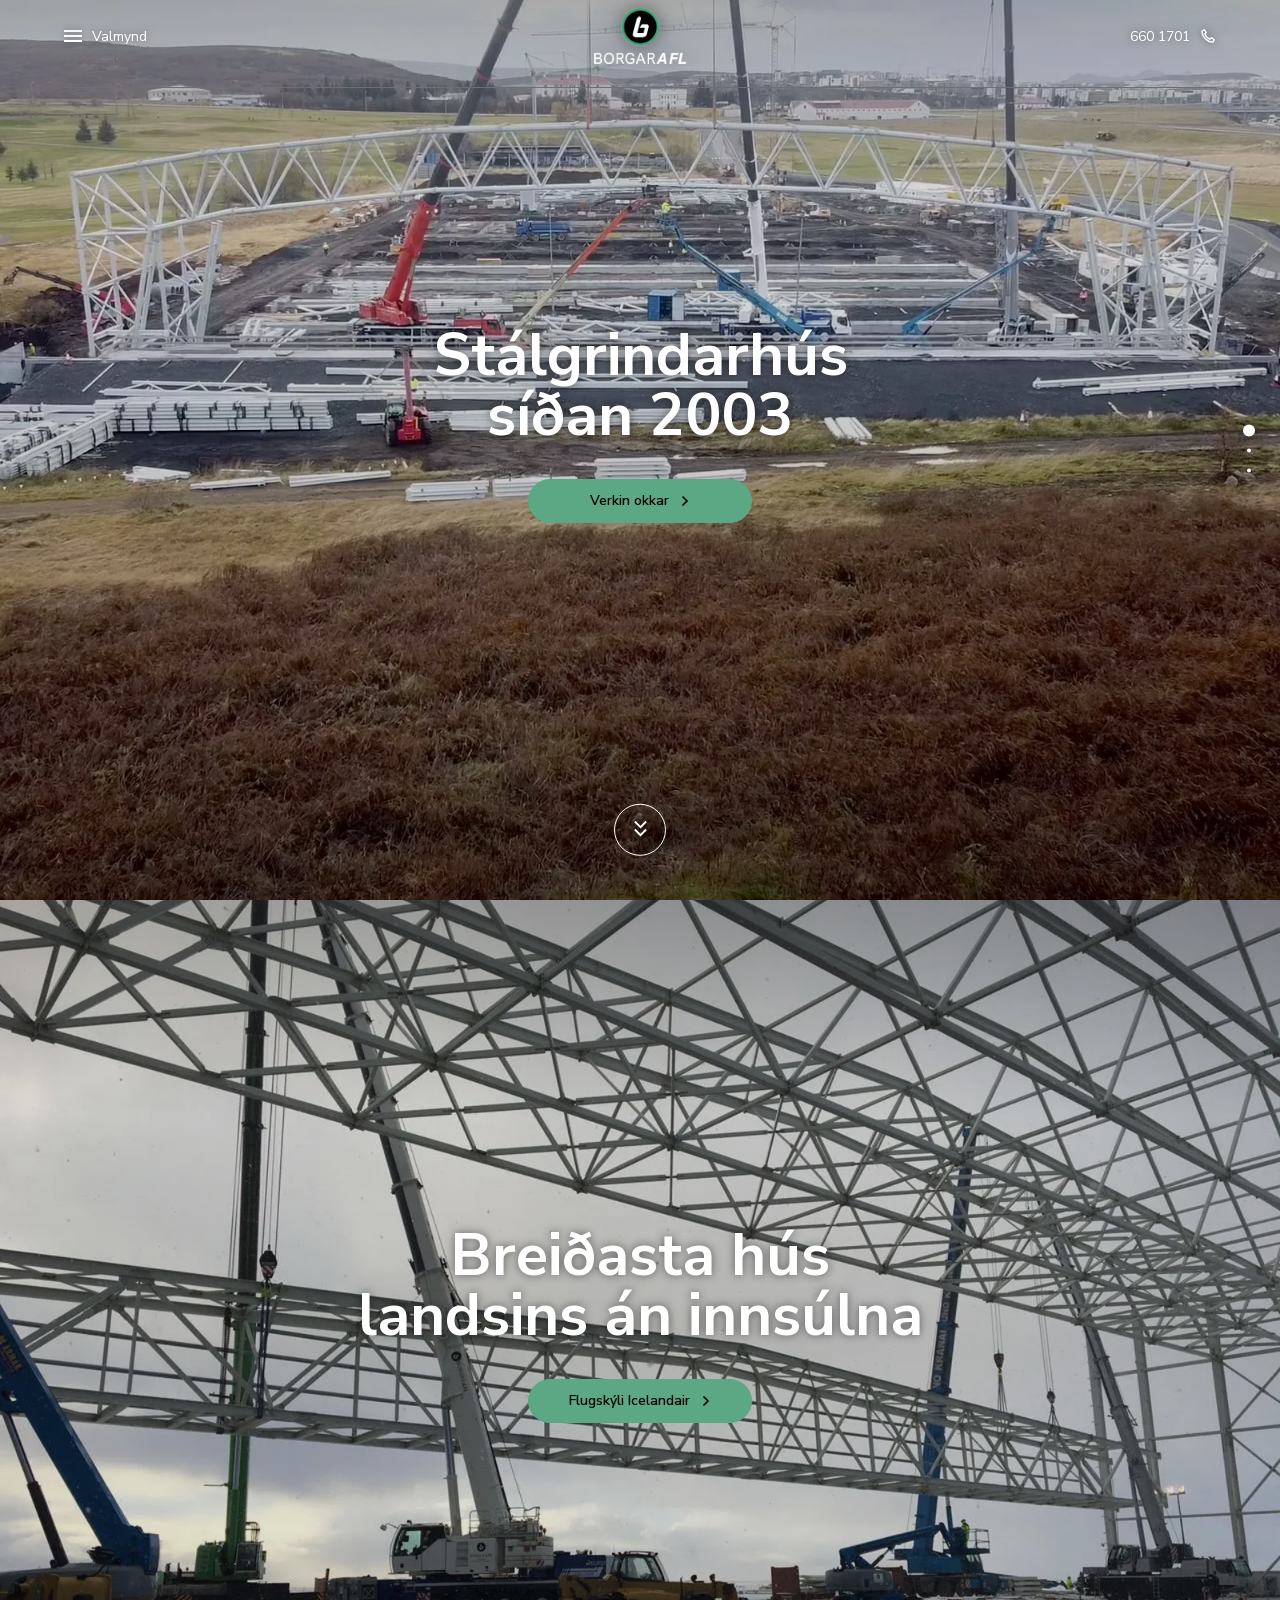
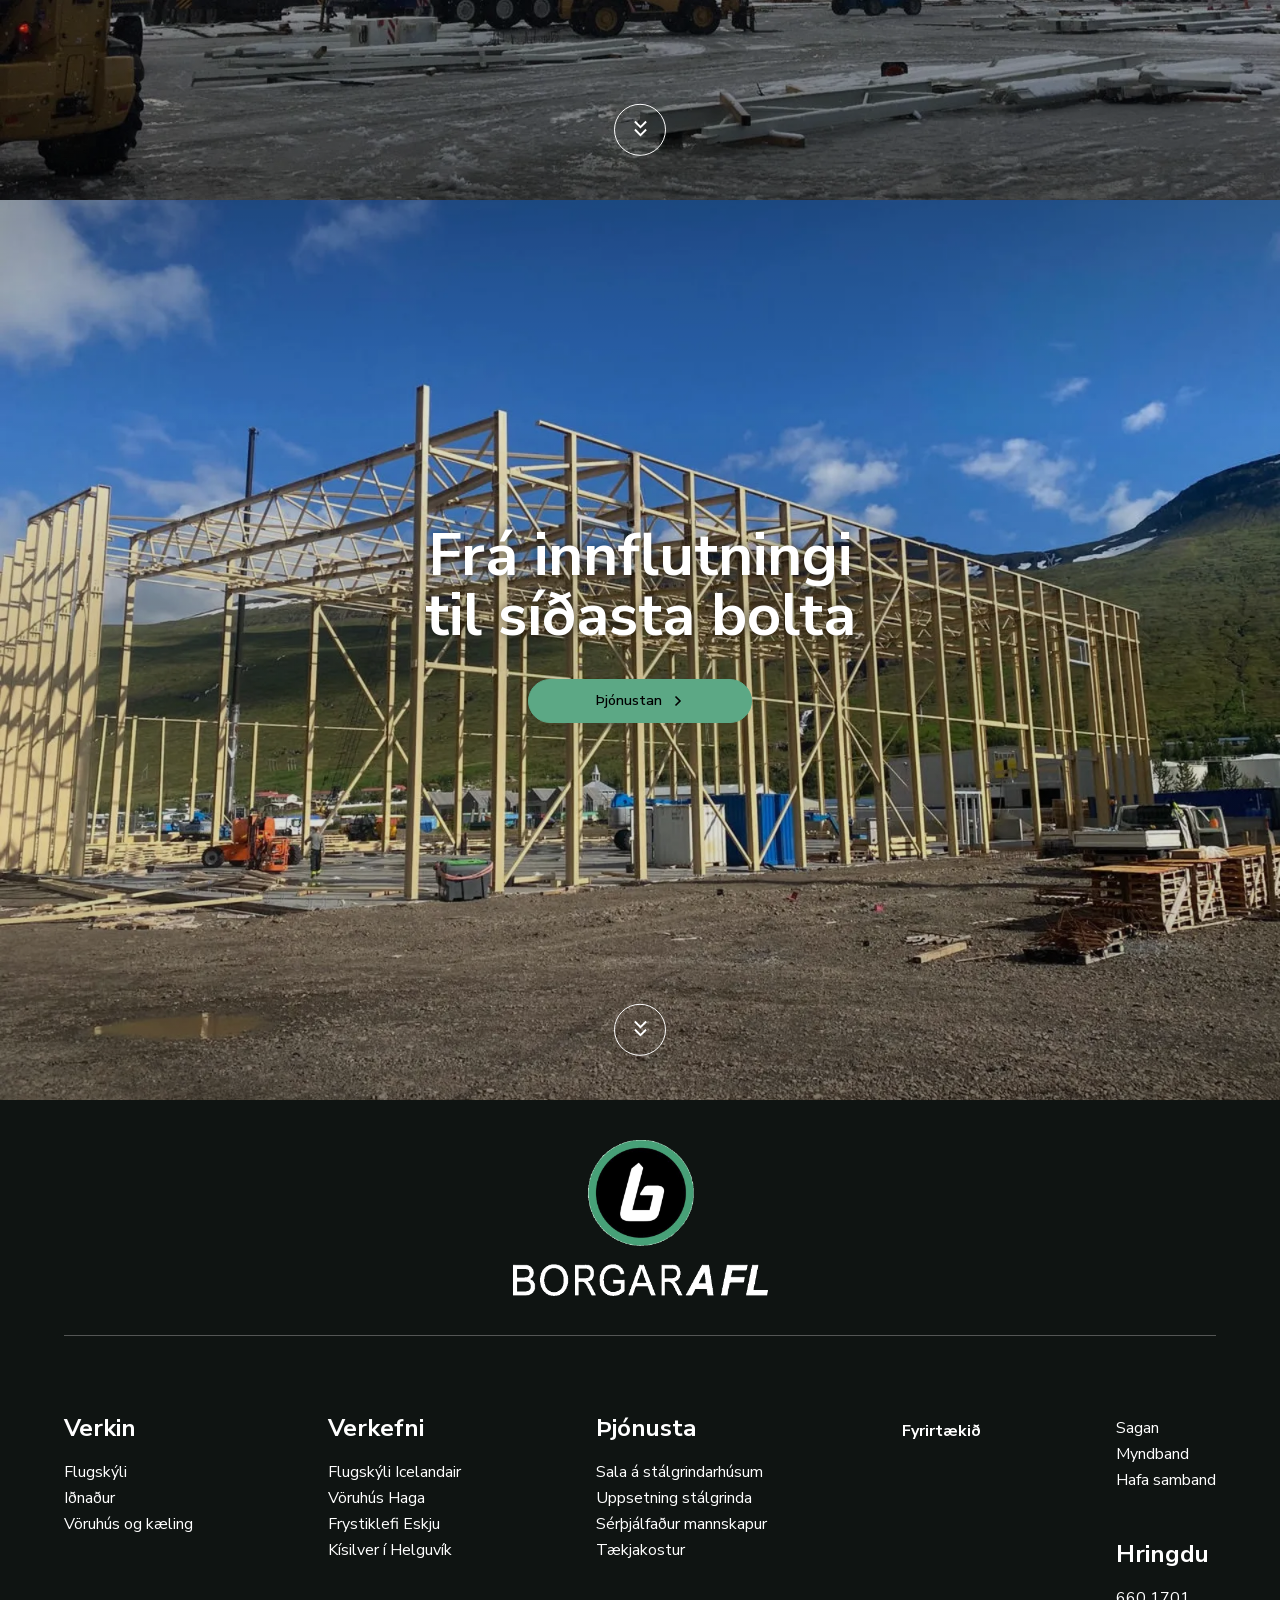
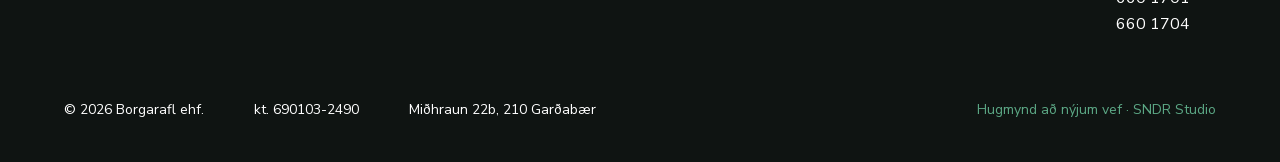
==== index.html @ b75d509f "Deploy c703faa (noindex preview)" ====
<!doctype html>
<html lang="is" class="no-js">
<head>
<meta charset="utf-8">
<meta name="viewport" content="width=device-width, initial-scale=1, viewport-fit=cover">
<title>Borgarafl · Stálgrindarhús, sala og uppsetning síðan 2003</title>
<meta name="description" content="Borgarafl selur og reisir stálgrindarhús. Flugskýli Icelandair, kísilverið í Helguvík, vöruhús Haga og frystiklefi Eskju. Síðan 2003.">
<meta name="robots" content="noindex, nofollow">
<meta name="theme-color" content="#0f1412">
<meta name="format-detection" content="telephone=no">
<link rel="icon" href="assets/img/favicon-32.png" sizes="32x32" type="image/png">
<link rel="apple-touch-icon" href="assets/img/apple-touch-icon.png">
<link rel="preload" href="assets/fonts/NunitoSans-Variable.woff2" as="font" type="font/woff2" crossorigin>
<script>document.documentElement.classList.replace('no-js','js')</script>
<script src="assets/vendor/focus-guard.js"></script>
<link rel="stylesheet" href="assets/vendor/focus-guard.css">
<link rel="stylesheet" href="assets/css/site.css?v=mwh3ravx">
</head>
<body class="is-home">
<a class="skip" href="#main">Fara í efni</a>
<header class="hdr" data-hdr>
  <div class="wrapper hdr_in">
    <button class="hdr_burger" type="button" aria-expanded="false" aria-controls="menu" data-menu-open><span class="lines" aria-hidden="true"><i></i><i></i><i></i></span><span class="hdr_lbl">Valmynd</span></button>
    <a class="brand" href="" aria-label="Borgarafl, forsíða">
      <span class="brand_full"><img class="l-light" src="assets/img/logo-white.png" alt="" width="848" height="518"><img class="l-dark" src="assets/img/logo.png" alt="" width="848" height="518"></span>
      <span class="brand_mark"><img src="assets/img/logo-mark.png" alt="" width="352" height="352"></span>
    </a>
    <a class="hdr_tel" href="tel:+3546601701"><span class="hdr_lbl">660 1701</span><svg class="ic" viewBox="0 0 16 16" aria-hidden="true"><path d="M4.2 1.8l2 2.6-1.3 1.6a8.6 8.6 0 0 0 5.1 5.1l1.6-1.3 2.6 2-1.2 2.2C7.6 14.3 1.7 8.4 2 3z" fill="none" stroke="currentColor" stroke-width="1.4" stroke-linejoin="round"/></svg></a>
  </div>
</header>
<div class="menu" id="menu" role="dialog" aria-modal="true" aria-label="Valmynd" hidden>
  <div class="menu_veil" data-menu-close></div>
  <nav class="menu_panel" tabindex="-1" aria-label="Aðalvalmynd">
    <button class="menu_close" type="button" data-menu-close><span class="lines is-cross" aria-hidden="true"><i></i><i></i></span><span>Loka</span></button>
    <div class="menu_grid">
      <ul class="menu_list"><li><a href="" aria-current="page">Forsíða</a></li><li><a href="verkin/">Verkin</a></li><li><a href="thjonusta/">Þjónusta</a></li><li><a href="fyrirtaekid/">Fyrirtækið</a></li><li><a href="hafa-samband/">Hafa samband</a></li></ul>
      <div class="menu_side">
        <p class="menu_h">Verkin</p>
        <ul><li><a href="verkin/flugskyli-icelandair/">Flugskýli Icelandair</a></li><li><a href="verkin/voruhus-haga/">Vöruhús Haga</a></li><li><a href="verkin/frystiklefi-eskju/">Frystiklefi Eskju</a></li><li><a href="verkin/kisilver-helguvik/">Kísilver í Helguvík</a></li></ul>
        <p class="menu_h">Hafa samband</p>
        <ul><li><a href="tel:+3546601701">660 1701</a></li><li><a href="tel:+3546601704">660 1704</a></li><li><a href="mailto:freyr@borgarafl.is">freyr@borgarafl.is</a></li><li><a href="mailto:starri@borgarafl.is">starri@borgarafl.is</a></li></ul>
      </div>
    </div>
  </nav>
</div>
<main id="main">

<section class="hero" id="k1" data-snap>
  <div class="hero_media"><img class="cover" width="1920" height="1080" src="assets/img/film-poster.webp" srcset="assets/img/film-poster-s.webp 760w, assets/img/film-poster.webp 1920w" sizes="100vw" alt="Loftmynd af stálgrindarhúsi Borgarafls í uppsetningu" loading="lazy" decoding="async"><div class="hero_film" data-film="478034598" aria-hidden="true"></div></div>
  <div class="section-heading"><div class="section-heading-text">
    <h1 class="hero_t">Stálgrindarhús síðan 2003</h1><a class="btn btn-accent" href="verkin/"><span>Verkin okkar</span><svg class="btn_next" viewBox="0 0 12 12" aria-hidden="true"><path d="M3.5 1.5L8 6l-4.5 4.5" fill="none" stroke="currentColor" stroke-width="1.6"/></svg></a>
  </div></div>
  <a class="scroll-down" href="#" data-down aria-label="Skruna niður"><span class="round"><span class="arrow primera"></span><span class="arrow segunda"></span></span></a>
</section>
<section class="hero" id="k2" data-snap>
  <div class="hero_media"><img class="cover" width="1600" height="1200" src="assets/img/icelandair-1.webp" srcset="assets/img/icelandair-1-s.webp 760w, assets/img/icelandair-1.webp 1600w" sizes="100vw" alt="Stálgrind flugskýlis Icelandair í uppsetningu" loading="lazy" decoding="async"></div>
  <div class="section-heading"><div class="section-heading-text">
    <h2 class="hero_t">Breiðasta hús landsins án innsúlna</h2><a class="btn btn-accent" href="verkin/flugskyli-icelandair/"><span>Flugskýli Icelandair</span><svg class="btn_next" viewBox="0 0 12 12" aria-hidden="true"><path d="M3.5 1.5L8 6l-4.5 4.5" fill="none" stroke="currentColor" stroke-width="1.6"/></svg></a>
  </div></div>
  <a class="scroll-down" href="#" data-down aria-label="Skruna niður"><span class="round"><span class="arrow primera"></span><span class="arrow segunda"></span></span></a>
</section>
<section class="hero" id="k3" data-snap>
  <div class="hero_media"><img class="cover" width="1600" height="1200" src="assets/img/eskja-1.webp" srcset="assets/img/eskja-1-s.webp 760w, assets/img/eskja-1.webp 1600w" sizes="100vw" alt="Stálgrind frystiklefa Eskju á Eskifirði" loading="lazy" decoding="async"></div>
  <div class="section-heading"><div class="section-heading-text">
    <h2 class="hero_t">Frá innflutningi til síðasta bolta</h2><a class="btn btn-accent" href="thjonusta/"><span>Þjónustan</span><svg class="btn_next" viewBox="0 0 12 12" aria-hidden="true"><path d="M3.5 1.5L8 6l-4.5 4.5" fill="none" stroke="currentColor" stroke-width="1.6"/></svg></a>
  </div></div>
  <a class="scroll-down" href="#" data-down aria-label="Skruna niður"><span class="round"><span class="arrow primera"></span><span class="arrow segunda"></span></span></a>
</section>
<nav class="fp-nav" aria-label="Kaflar"><ul><li><a href="#k1" aria-label="Kafli 1" class="is-active"><span></span></a></li><li><a href="#k2" aria-label="Kafli 2"><span></span></a></li><li><a href="#k3" aria-label="Kafli 3"><span></span></a></li></ul></nav>
</main>
<footer class="ftr" data-snap>
  <div class="ftr_logo wrapper"><a href="" aria-label="Borgarafl, forsíða"><img src="assets/img/logo-white.png" alt="Borgarafl" width="848" height="518" loading="lazy"></a></div>
  <div class="wrapper ftr_in">
    <div class="ftr_content">
      <div class="ftr_menu"><h3>Verkin</h3><ul><li><a href="verkin/?flokkur=flug">Flugskýli</a></li><li><a href="verkin/?flokkur=idnadur">Iðnaður</a></li><li><a href="verkin/?flokkur=voruhus">Vöruhús og kæling</a></li></ul></div>
      <div class="ftr_menu"><h3>Verkefni</h3><ul><li><a href="verkin/flugskyli-icelandair/">Flugskýli Icelandair</a></li><li><a href="verkin/voruhus-haga/">Vöruhús Haga</a></li><li><a href="verkin/frystiklefi-eskju/">Frystiklefi Eskju</a></li><li><a href="verkin/kisilver-helguvik/">Kísilver í Helguvík</a></li></ul></div>
      <div class="ftr_menu"><h3>Þjónusta</h3><ul><li><a href="thjonusta/">Sala á stálgrindarhúsum</a></li><li><a href="thjonusta/">Uppsetning stálgrinda</a></li><li><a href="thjonusta/">Sérþjálfaður mannskapur</a></li><li><a href="thjonusta/">Tækjakostur</a></li></ul></div>
      <div class="ftr_menu"><h3><a href="fyrirtaekid/">Fyrirtækið</a></h3></div>
      <div class="ftr_menu ftr_side"><ul><li><a href="fyrirtaekid/#saga">Sagan</a></li><li><a href="fyrirtaekid/#myndband">Myndband</a></li><li><a href="hafa-samband/">Hafa samband</a></li></ul>
        <h3 class="ftr_call">Hringdu</h3><ul><li><a href="tel:+3546601701">660 1701</a></li><li><a href="tel:+3546601704">660 1704</a></li></ul></div>
    </div>
    <div class="ftr_info"><div><p>© 2026 Borgarafl ehf.</p><p>kt. 690103-2490</p><p>Miðhraun 22b, 210 Garðabær</p></div><a class="sndr" href="https://sndrstudio.is" rel="noopener">Hugmynd að nýjum vef · SNDR Studio</a></div>
  </div>
</footer>
<script src="assets/js/main.js?v=mwh3ravx" defer></script>
</body>
</html>
---- assets/vendor/focus-guard.css ----
/* focus-guard.css: pairs with focus-guard.js. No ring after a tap or a click; every ring for the keyboard.
   Text fields keep theirs (the user is typing there whatever opened it). */
html[data-input="pointer"] :focus-visible:not(input):not(textarea):not(select):not([contenteditable="true"]) { outline: none; }
/* a focus target that is only a container (a menu panel, a dialog, a drawer): never ring it */
[tabindex="-1"]:focus { outline: none; }
---- assets/css/site.css ----
/* Borgarafl prototype. Every value marked "MHB" is lifted from royalmhb.com theme style.css (teardown
   _docs/borgarafl-2026-11-14/TEARDOWN-MHB.md). Colours are MHB's roles re-hued to Borgarafl's logo green. */
@font-face { font-family: 'Nunito Sans'; src: url(../fonts/NunitoSans-Variable.woff2) format('woff2'); font-weight: 200 1000; font-display: swap; }

:root {
  --plum: #18201c;        /* MHB #291D31 (header-text, overview-header, project-details, menu) */
  --plum-deep: #0f1412;   /* MHB #160F1A (footer) */
  --ink: #141b18;         /* MHB #211628 text / #291D31 headings on white */
  --grey: #f7f7f7;        /* MHB #F7F7F7 */
  --accent: #5ca885;      /* MHB #FBB800, from the Borgarafl logo */
  --hair: #6f6f6f;        /* MHB header hairline */
  --ease: cubic-bezier(0.22, 1, 0.36, 1); /* MHB brand lockup */
  --h1: clamp(1.875rem, -0.4688rem + 7.5vw, 3.75rem); /* MHB h1 */
}
*, *::before, *::after { box-sizing: border-box; }
html { -webkit-text-size-adjust: 100%; background: var(--plum-deep); } /* dark behind iOS overscroll + toolbar, never a white strip under the footer */
body { margin: 0; background: #fff; color: #000; min-height: 100vh; font: 400 1rem/1.75 'Nunito Sans', system-ui, sans-serif; -webkit-font-smoothing: antialiased; }
img { display: block; max-width: 100%; height: auto; }
a { color: inherit; transition: opacity 0.3s ease; } /* MHB a: opacity .3s ease */
h1, h2, h3, h4 { font-family: 'Nunito Sans', sans-serif; line-height: 1; font-weight: 700; color: var(--ink); margin: 0 0 0.625rem; }
h1 { font-size: var(--h1); margin-bottom: 1.25rem; }
h2 { font-size: 1.875rem; }
p { margin: 0 0 1rem; }
ul, ol, dl, dd, figure { margin: 0; padding: 0; list-style: none; }
button { font: inherit; color: inherit; background: none; border: 0; padding: 0; cursor: pointer; }
[id] { scroll-margin-top: 5.5rem; } /* jump links land below the fixed header */
.skip { position: absolute; left: 1rem; top: -4rem; z-index: 300; background: #fff; color: #000; padding: .6rem 1rem; }
.skip:focus { top: 1rem; }
.ic { width: 1rem; height: 1rem; flex: none; }

/* MHB .wrapper: calc(100% - 4rem) → -6rem @48rem → -8rem @60rem, max 98.125rem */
.wrapper { width: calc(100% - 4rem); max-width: 98.125rem; margin: 0 auto; position: relative; }
@media (min-width: 48rem) { .wrapper { width: calc(100% - 6rem); } }
@media (min-width: 60rem) { .wrapper { width: calc(100% - 8rem); } }
/* MHB .with-margin / .with-padding */
.with-margin { margin: 2rem 0; }
@media (min-width: 48rem) { .with-margin { margin: 3rem 0; } }
@media (min-width: 60rem) { .with-margin { margin: 4rem 0; } }
@media (min-width: 90rem) { .with-margin { margin: 8rem 0; } }
.with-padding { padding: 6rem 0; }
@media (min-width: 48rem) { .with-padding { padding: 3rem 0; } }
@media (min-width: 60rem) { .with-padding { padding: 4rem 0; } }
@media (min-width: 90rem) { .with-padding { padding: 8rem 0; } }

/* MHB .btn: 0.875rem, padding .875rem 1.875rem, radius 23px, min-width 280px; label slides, chevron follows */
.btn { position: relative; display: inline-flex; align-items: center; justify-content: center; gap: 10px; min-width: min(280px, 100%); padding: 0.875rem 1.875rem; border-radius: 23px; background: #000; color: #fff; border: 0.0625rem solid #000; font-size: 0.875rem; font-weight: 600; line-height: 1; text-decoration: none; overflow: hidden; transition: all 0.3s ease-in-out; }
.btn span { position: relative; left: 0; transition: left 0.4s ease-in-out; }
.btn_next { width: 12px; height: 12px; position: relative; left: 0; transition: all 0.4s ease-in-out; }
.btn-accent { background: var(--accent); border-color: var(--accent); color: #000; min-width: min(14rem, 100%); }
@media (hover: hover) {
  .btn:hover span { left: -4px; }
  .btn:hover .btn_next { left: 4px; }
  .btn-accent:hover { background: #000; border-color: #000; color: #fff; }
  .btn-accent:hover .btn_next { color: var(--accent); }
  .btn:not(.btn-accent):hover { background: var(--accent); border-color: var(--accent); color: #000; }
}

/* ---------- header (MHB: fixed, transparent, 1px #6f6f6f hairline 30px under the bar) ---------- */
.hdr { position: fixed; inset: 0 0 auto; z-index: 100; padding: 0.875rem 0; color: #fff; transition: all 0.3s ease-in-out; }
.hdr_in { display: flex; justify-content: space-between; align-items: center; min-height: 2.75rem; }
.hdr_in::before { content: ''; position: absolute; left: 0; bottom: -30px; width: 100%; height: 1px; background: var(--hair); transition: background-color 0.3s ease-in-out; }
.hdr_burger, .hdr_tel { display: flex; align-items: center; gap: 10px; text-decoration: none; min-height: 44px; text-shadow: 0 0 0.625rem rgba(0,0,0,.5); }
.hdr_lbl { font-size: 0.875rem; margin-top: 2px; transition: color 0.3s ease; } /* MHB .header-burger-open p */
.hdr_tel .ic { filter: drop-shadow(0 0 4px rgba(0,0,0,.5)); }
@media (max-width: 47.99rem) { .hdr_tel .hdr_lbl { display: none; } }
@media (max-width: 29.99rem) { .hdr_burger .hdr_lbl { display: none; } }
.lines { position: relative; width: 18px; height: 12px; display: inline-block; }
.lines i { position: absolute; left: 0; width: 100%; height: 1.5px; background: currentColor; transition: all 0.3s ease-in-out; box-shadow: 0 0 6px rgba(0,0,0,.35); }
.lines i:nth-child(1) { top: 0; } .lines i:nth-child(2) { top: 5px; } .lines i:nth-child(3) { top: 10px; }
.lines.is-cross i { box-shadow: none; } .lines.is-cross i:nth-child(1) { top: 5px; transform: rotate(45deg); } .lines.is-cross i:nth-child(2) { top: 5px; transform: rotate(-45deg); }
/* Logo AS SENT (their stacked lockup, borgarwhite.png / borgar.png), never split or recoloured.
   MHB's collapse timing: full lockup fades (opacity .75s ease-in-out, transform .8s) and the round mark alone
   (their own favicon form) comes in at the centre (opacity .4s, transform .8s cubic-bezier(.22,1,.36,1)). */
.brand { position: absolute; left: 50%; top: 50%; transform: translate(-50%, -50%); height: 3.5rem; display: block; }
.brand_full { display: block; height: 100%; transition: opacity 0.75s ease-in-out, transform 0.8s var(--ease); filter: drop-shadow(0 0 0.625rem rgba(0,0,0,.45)); }
.brand_full img { height: 100%; width: auto; max-width: none; }
.brand_mark { position: absolute; top: 50%; left: 50%; width: 1.875rem; transform: translate(-50%, -50%) scale(.6); opacity: 0; transition: transform 0.8s var(--ease), opacity 0.4s ease-in-out; filter: drop-shadow(0 0 0.625rem rgba(0,0,0,.45)); }
.hdr.fixed .brand_full { opacity: 0; transform: scale(.6); pointer-events: none; }
.hdr.fixed .brand_mark { opacity: 1; transform: translate(-50%, -50%) scale(1); }
.brand_full .l-dark { display: none; }
.hdr.on-light .brand_full, .hdr.on-light .brand_full .l-light { display: none; }
.hdr.on-light .brand_full .l-dark { display: block; }
/* Deviation: MHB's white header vanishes over white sections; ours turns dark there */
.hdr.on-light { color: var(--ink); }
.hdr.on-light .hdr_burger, .hdr.on-light .hdr_tel { text-shadow: none; }
.hdr.on-light .lines i { box-shadow: none; }
/* logo is never recoloured: over light sections swap to their own dark wordmark (borgar.png); the round mark reads on both */
.hdr.on-light .hdr_in::before { background: #cfcfcf; }
.menu-open .hdr { opacity: 0; pointer-events: none; }

/* ---------- menu (MHB .menu_left: panel from the left, 50% wide on desktop, plum .847 + blur 5px; veil rgba(0,0,0,.5)) ---------- */
.menu { position: fixed; inset: 0; z-index: 200; }
.menu[hidden] { display: none; }
.menu_veil { position: absolute; inset: 0; background: rgba(0,0,0,.5); opacity: 0; transition: opacity 0.3s ease-in-out; }
.menu_panel { position: absolute; inset: 0 auto 0 0; width: 100%; color: #fff; transform: translateX(-100%); transition: transform 0.5s ease; overflow-y: auto; overscroll-behavior: contain; padding: 0.875rem 2rem 3rem; outline: none; }
.menu_panel { background: rgba(24, 32, 28, .847); backdrop-filter: blur(5px); -webkit-backdrop-filter: blur(5px); }
@media (min-width: 60rem) { .menu_panel { width: 50%; padding: 0.875rem 4rem 4rem; } }
.menu.is-open .menu_panel { transform: translateX(0); }
.menu.is-open .menu_veil { opacity: 1; }
.menu_close { display: flex; align-items: center; gap: 10px; min-height: 44px; margin-top: 0; font-size: 0.875rem; }
.menu_grid { margin-top: 5rem; display: grid; gap: 3rem; }
@media (min-width: 60rem) { .menu_grid { grid-template-columns: repeat(2, 1fr); gap: 100px; } }
@media (min-width: 80rem) { .menu_grid { gap: 140px; } }
.menu_list a { display: block; font-size: 1.875rem; font-weight: 700; line-height: 1.2; padding: .35rem 0; text-decoration: none; }
.menu_list a[aria-current] { color: var(--accent); }
.menu_side { font-size: 1rem; }
.menu_side a { text-decoration: none; display: inline-block; padding: .2rem 0; }
.menu_h { font-weight: 700; font-size: 1.125rem; margin: 0 0 .5rem; }
.menu_side ul + .menu_h { margin-top: 2rem; }
@media (hover: hover) { .menu a:hover { opacity: .7; } }

/* ---------- hero (MHB .hero: 100dvh, centred .section-heading, padding 3.75rem 2rem 7rem) ---------- */
.hero { position: relative; height: 100vh; height: 100dvh; min-height: 30rem; width: 100%; overflow: hidden; background: var(--plum); color: #fff; }
.hero_media, .hero_slider { position: absolute; inset: 0; }
.cover { position: absolute; inset: 0; width: 100%; height: 100%; object-fit: cover; }
.hero_film { position: absolute; inset: 0; overflow: hidden; opacity: 0; transition: opacity 0.75s ease-in-out; }
.hero_film.is-on { opacity: 1; }
.hero_film iframe { position: absolute; top: 50%; left: 50%; width: max(100vw, 177.78vh); height: max(100vh, 56.25vw); transform: translate(-50%, -50%); border: 0; pointer-events: none; }
.hero::after { content: ''; position: absolute; inset: 0; background: linear-gradient(180deg, rgba(0,0,0,.32) 0, rgba(0,0,0,.12) 24%, rgba(0,0,0,.2) 50%, rgba(0,0,0,.12) 70%, rgba(0,0,0,.34) 100%); pointer-events: none; } /* legibility on bright sky (iOS check 15 Nov) */
.section-heading { position: relative; z-index: 2; height: 100%; display: flex; flex-direction: column; align-items: center; justify-content: center; text-align: center; padding: 3.75rem 2rem 7rem; pointer-events: none; }
.section-heading-text { width: 100%; pointer-events: auto; }
.hero_t { font-size: var(--h1); color: #fff; margin: 0 auto 4px; max-width: 18ch; text-shadow: 0 0 0.625rem rgba(0,0,0,.5); text-wrap: balance; }
.section-heading p { font-size: 1rem; margin: 0; text-shadow: 0 0 0.625rem rgba(0,0,0,.5); }
.section-heading .btn { margin-top: 1.875rem; }
/* MHB .scroll-section-down: 3.25rem ring, two chevrons, bounceAlpha 1.4s linear infinite, second delayed .2s */
.scroll-down { position: absolute; z-index: 3; bottom: 0; left: 50%; width: 3.25rem; aspect-ratio: 1; transform: translate(-50%, -85%); color: #fff; }
.scroll-down .round { position: relative; display: block; width: 100%; height: 100%; border: 0.0625rem solid #fff; border-radius: 100%; }
.arrow { position: absolute; left: 50%; width: 0.9375rem; height: 0.9375rem; margin-left: -0.46875rem; background: url("data:image/svg+xml,%3Csvg xmlns='http://www.w3.org/2000/svg' viewBox='0 0 16 16'%3E%3Cpath d='M2 5l6 6 6-6' fill='none' stroke='%23fff' stroke-width='2'/%3E%3C/svg%3E") center/contain no-repeat; }
.arrow.primera { top: 0.75rem; }
.arrow.segunda { top: 1.25rem; }
.motion .arrow { animation: bounceAlpha 1.4s linear infinite; }
.motion .arrow.primera { animation-delay: 0.2s; }
@keyframes bounceAlpha { 0% { opacity: 1; transform: translateY(0) scale(1); } 25% { opacity: 0; transform: translateY(0.625rem) scale(0.9); } 26% { opacity: 0; transform: translateY(-0.625rem) scale(0.9); } 55% { opacity: 1; transform: translateY(0) scale(1); } }
/* MHB hero slider (tiny-slider, items 1, loop, gutter 70 @950) + 3.25rem ring controls, hover stroke = accent */
.hero_slider { overflow: hidden; }
.is-project .hero { touch-action: pan-y; } /* horizontal swipes go to the slider, vertical still scrolls */
.hero_track { display: flex; height: 100%; gap: 40px; transition: transform 0.3s ease; will-change: transform; }
@media (min-width: 950px) { .hero_track { gap: 70px; } }
.hero_slide { position: relative; flex: 0 0 100%; height: 100%; }
.hero_ctrl { position: absolute; top: 50%; left: 0; width: 100%; z-index: 4; }
.ctrl { position: absolute; top: 0; width: 3.25rem; height: 3.25rem; margin-top: -1.625rem; color: #fff; filter: drop-shadow(0 0 6px rgba(0,0,0,.35)); }
.ctrl svg { display: block; }
.ctrl-prev { left: 1.875rem; transform: rotate(90deg); }
.ctrl-next { right: 1.875rem; transform: rotate(-90deg); }
.ctrl .ring, .ctrl .chev { transition: stroke 0.3s ease; }
@media (hover: hover) { .ctrl:hover .ring, .ctrl:hover .chev { stroke: var(--accent); } }
@media (max-width: 47.99rem) { .ctrl-prev { left: 1rem; } .ctrl-next { right: 1rem; } }
/* fullPage-style section dots (MHB #fp-nav.fp-right) */
.fp-nav { position: fixed; right: 17px; top: 50%; transform: translateY(-50%); z-index: 90; transition: opacity 0.3s ease; }
.fp-nav.is-off { opacity: 0; pointer-events: none; }
.fp-nav li { width: 14px; height: 13px; margin: 7px; }
.fp-nav a { display: block; width: 100%; height: 100%; position: relative; }
.fp-nav span { position: absolute; top: 50%; left: 50%; width: 4px; height: 4px; margin: -2px 0 0 -2px; border-radius: 50%; background: #fff; transition: all 0.1s ease-in-out; box-shadow: 0 0 4px rgba(0,0,0,.4); }
.fp-nav a.is-active span { width: 12px; height: 12px; margin: -6px 0 0 -6px; }
@media (max-width: 63.99rem) { .fp-nav { display: none; } }
/* ---------- overview (MHB /projects/, /products/) ---------- */
.overview { background: var(--grey); }
.overview > :last-child { margin-bottom: 0; padding-bottom: 4rem; }
.overview-header { background: var(--plum); color: #fff; padding: 4rem 0 1.875rem; }
.overview-header .wrapper { display: flex; flex-direction: column; align-items: center; text-align: center; }
.overview-header .title { color: #fff; font-size: 2.8125rem; margin-bottom: 4.375rem; text-wrap: balance; }
.overview-header .lede { max-width: 40rem; margin: -2.5rem 0 1rem; }
.category { display: flex; flex-wrap: wrap; justify-content: center; gap: .5rem 0; }
.category > li { padding-right: 4.375rem; }
.category > li:last-child { padding-right: 0; }
.category a { color: #fff; text-decoration: none; display: inline-block; padding: .5rem 0; border-bottom: 1px solid transparent; }
.category a[aria-current="true"] { border-bottom-color: var(--accent); }
@media (max-width: 47.99rem) { .category > li { padding-right: 1.5rem; } }
.overview-items { padding-top: 4rem; }
.overview-items .wrapper { display: grid; grid-template-columns: 1fr; gap: 2rem; }
@media (min-width: 48rem) { .overview-items .wrapper { grid-template-columns: repeat(2, 1fr); } }
/* MHB .overview-item: aspect 1/0.7, padding 1.875rem, plum gradient to 98%, drop-shadow; image transform 1s ease-in-out */
.overview-item { position: relative; display: flex; align-items: flex-end; aspect-ratio: 1 / 0.7; padding: 1.875rem; overflow: hidden; text-decoration: none; box-shadow: 0.25rem 0.625rem 0.625rem rgba(0,0,0,.329); } /* MHB uses filter:drop-shadow; iOS Safari left re-shown filtered cards blank (15 Nov), box-shadow is identical on a rectangle */
.overview-item::before { content: ''; position: absolute; inset: 0; z-index: 1; background: linear-gradient(180deg, rgba(255,255,255,0) 0%, rgb(24, 32, 28) 98%); transition: all 0.2s ease-in-out; }
.overview-item-image { position: absolute; inset: 0; overflow: hidden; }
.overview-item-image img { transition: transform 1s ease-in-out; }
.overview-item-text { position: relative; z-index: 1; width: 100%; color: #fff; transition: all 0.2s ease-in-out; }
.overview-item-text h3 { color: #fff; font-size: 1.1rem; line-height: 2rem; margin: 0; }
.overview-item-text p { margin: 0; font-size: .9375rem; line-height: 1.5; opacity: .85; max-width: 34rem; }
@media (hover: hover) { a.overview-item:hover .overview-item-image img { transform: scale(1.05); } a.overview-item:hover::before { opacity: .85; } }
a.overview-item:focus-visible .overview-item-image img { transform: scale(1.05); }
.overview-item.is-out { opacity: 0; transform: translateY(3.125rem); transition: opacity .3s ease, transform .3s ease; }
.overview-item.is-in { transition: opacity .6s ease, transform .6s var(--ease); }
.earlier { margin-top: 3rem; font-size: .9375rem; color: #444; }
.earlier a { color: var(--ink); font-weight: 700; }
.svc_cta { margin-top: 3rem; text-align: center; }

/* ---------- project details (MHB: 12-col; body 2/span 6 @90rem, info 10/span 3) ---------- */
.project-details { background: var(--plum); color: #fff; }
.project-details.bg-white { background: #fff; color: var(--ink); }
.project-details.bg-white.with-margin { margin: 0; padding: 4rem 0; }
@media (min-width: 90rem) { .project-details.bg-white.with-margin { padding: 8rem 0; } }
.pd_t { font-size: var(--h1); margin-bottom: 1.875rem; }
.project-details h1, .project-details h2 { color: inherit; }
@media (min-width: 48rem) {
  .project-details .wrapper { display: grid; grid-template-columns: repeat(12, 1fr); }
  .project-body { grid-column: 1 / span 8; }
  .project-info { grid-column: 10 / span 3; padding-top: 1.25rem; }
}
@media (min-width: 90rem) { .project-body { grid-column: 2 / span 6; } }
.project-body p { margin-bottom: 2.25rem; max-width: 40rem; }
.project-body p:last-child { margin-bottom: 0; }
.project-info { margin-top: 3rem; }
@media (min-width: 48rem) { .project-info { margin-top: 0; } }
.project-info dt { font-weight: 700; }
.project-info dd { margin-bottom: 0; }
.project-info a { text-decoration: underline; }
/* MHB contact: plum project-details.contact-details, body 4/span 6, centred */
.is-contact main { background: var(--plum); }
.contact-details { min-height: 100vh; min-height: 100dvh; display: flex; align-items: center; padding-top: 9rem; }
.contact-details .wrapper { width: calc(100% - 4rem); }
.contact-details .project-body { text-align: center; }
@media (min-width: 48rem) { .contact-details .project-body { grid-column: 4 / span 6; } }
.contact-details .project-body p { max-width: none; }
.contact-details .hl a { color: var(--accent); text-decoration: none; }
.contact-details .map { color: #fff; }

/* ---------- about: MHB .header-text (plum, h1 + text), .generation timeline, .video ---------- */
.header-text { background: var(--plum); color: #fff; }
.header-text .wrapper { display: grid; gap: 3rem; }
@media (min-width: 60rem) { .header-text .wrapper { grid-template-columns: 1fr 1fr; gap: 6rem; align-items: start; } }
.ht_t { color: #fff; font-size: var(--h1); margin: 0; }
.ht_body p { max-width: 36rem; }
.generation .text-image-container { padding: 6rem 0 0; position: relative; }
.generation .text-image-container:nth-child(odd) { background: var(--grey); padding-bottom: 6rem; }
.generation .text-image-container .wrapper { display: flex; flex-wrap: wrap; gap: 3.125rem; }
.generation .years { width: 100%; margin-bottom: 1rem; }
.generation .year { position: relative; font-size: 1.5625rem; font-weight: 700; line-height: 1; color: var(--ink); margin: 0; }
/* MHB .years h2::after: yellow dot + dashed spine, 15.5rem */
.generation .year::after { content: ''; position: absolute; top: calc(100% + 1.25rem); left: 1rem; width: 0.75rem; height: 15.5rem; background: radial-gradient(circle at 50% 0.375rem, var(--accent) 0.375rem, transparent 0.4rem) no-repeat, repeating-linear-gradient(180deg, #8a8a8a 0 4px, transparent 4px 9px) 50% 1.5rem / 1px calc(100% - 1.5rem) no-repeat; }
.generation .text-body { max-width: 39.25rem; color: var(--ink); }
.generation .text-body h3 { font-size: 2.5rem; line-height: 1.1; margin-bottom: 1rem; }
.generation .text-body p { line-height: 1.5; }
.generation-image { position: relative; width: 100%; }
.generation-image .cover { position: relative; height: 60vw; }
.gen_mark { display: grid; place-items: center; height: 60vw; background: var(--plum); }
.gen_mark img { width: 6rem; }
@media (min-width: 48rem) { .generation-image .cover, .gen_mark { width: 100%; height: 25rem; } }
@media (min-width: 60rem) {
  .generation .text-image-container { padding: 2rem 0; }
  .generation .text-image-container:nth-child(odd) { padding-bottom: 2rem; }
  .generation .text-image-container .wrapper { align-items: center; gap: 1rem 2rem; max-width: 1187px; }
  .generation .years { display: flex; width: 88%; margin: 0 auto 1rem 0; }
  .generation .text-image-container:nth-child(even) .years { justify-content: flex-end; }
  .generation .text-image-container:nth-child(even) .year { text-align: right; }
  .generation .text-image-container:nth-child(even) .year::after { left: auto; right: 1rem; }
  .generation .text-body { width: calc(50% - 1rem); order: 2; }
  .generation .generation-image { width: calc(50% - 1rem); order: 3; }
  .generation .text-image-container:nth-child(odd) .text-body { order: 3; }
  .generation .text-image-container:nth-child(odd) .generation-image { order: 2; }
  .generation .text-body h3 { font-size: 2.5rem; }
}
@media (min-width: 80rem) { .generation .text-body h3 { font-size: 2.75rem; } }
@media (min-width: 90rem) { .generation .text-body { width: calc(40% - 3.125rem); } .generation .generation-image { width: calc(60% - 3.125rem); } .generation-image .cover, .gen_mark { height: 33.75rem; } }
/* MHB .video: 16:9 wrapper, play-btn 10vw (max 8.375rem), frosted fill; on play it moves to top-right 60px at scale .5 */
.video-body { position: relative; }
.videoWrapper { position: relative; width: 100%; aspect-ratio: 16/9; overflow: hidden; background: #000; }
.videoWrapper iframe { position: absolute; inset: 0; width: 100%; height: 100%; border: 0; }
.videoWrapper .poster { transition: opacity 0.8s ease; z-index: 1; }
.is-playing .videoWrapper .poster { opacity: 0; pointer-events: none; }
.play-btn { position: absolute; z-index: 2; top: 50%; right: 50%; width: 10vw; min-width: 4.5rem; max-width: 8.375rem; aspect-ratio: 1; transform: translate(50%, -50%); transition: top 0.8s cubic-bezier(.16,1,.3,1), right 0.8s cubic-bezier(.16,1,.3,1), transform 0.8s cubic-bezier(.16,1,.3,1); }
.play-btn svg { display: block; width: 100%; height: 100%; overflow: visible; }
.play-btn .st0 { fill: rgba(240, 239, 239, 0.336); }
.play-btn .pb_play, .play-btn .pb_close { transition: opacity .4s ease, transform .8s cubic-bezier(.16,1,.3,1); transform-origin: 67px 67px; }
.play-btn .pb_close { opacity: 0; transform: rotate(-90deg) scale(.6); }
.is-playing .play-btn { top: 60px; right: 60px; transform: translate(50%, -50%) scale(0.5); }
.is-playing .play-btn .pb_play { opacity: 0; transform: rotate(90deg) scale(.6); }
.is-playing .play-btn .pb_close { opacity: 1; transform: none; }

/* ---------- footer (MHB: #160F1A, centred logo clamp(125px,25vw,255px), hairline 40px below, h3 24px, links 16px) ---------- */
.ftr { position: relative; z-index: 1; background: var(--plum-deep); color: #fff; padding: 2.5rem 0; }
.ftr_logo { display: flex; justify-content: center; margin-bottom: 120px; }
.ftr_logo::after { content: ''; position: absolute; bottom: -40px; left: 50%; width: 100%; max-width: 1640px; height: 1px; background: rgba(111,111,111,.72); transform: translateX(-50%); }
.ftr_logo img { width: clamp(125px, 25vw, 255px); }
.ftr_in { max-width: 1240px; }
.ftr_content { display: block; }
@media (min-width: 48rem) { .ftr_content { display: flex; flex-wrap: wrap; column-gap: 40px; } }
@media (min-width: 60rem) { .ftr_content { flex-wrap: nowrap; justify-content: space-between; } }
.ftr_menu { margin-bottom: 60px; }
@media (min-width: 48rem) { .ftr_menu { width: calc(33.333% - 40px); } }
@media (min-width: 60rem) { .ftr_menu { width: auto; } }
.ftr h3 { color: #fff; font-size: 24px; margin-bottom: 1.25rem; }
.ftr h3 a { text-decoration: none; }
.ftr_menu a { text-decoration: none; font-size: 16px; }
.ftr_menu li { margin-bottom: 10px; line-height: 1.5; }
@media (min-width: 48rem) { .ftr_menu li { margin-bottom: 2px; } }
.ftr_call { margin-top: 50px; }
@media (hover: hover) { .ftr a:hover { opacity: .8; } }
.ftr_info { display: block; font-size: 14px; }
@media (min-width: 48rem) { .ftr_info { display: flex; justify-content: space-between; align-items: center; } }
.ftr_info > div { display: flex; flex-wrap: wrap; gap: 20px; margin-bottom: 20px; }
@media (min-width: 48rem) { .ftr_info > div { margin-bottom: 0; gap: 50px; } }
.ftr_info p { margin: 0; font-size: 14px; }
.sndr { font-size: 14px; text-decoration: none; color: var(--accent); }

/* ---------- motion gates ---------- */
@media (prefers-reduced-motion: reduce) {
  *, *::before, *::after { animation: none !important; transition-duration: .01ms !important; scroll-behavior: auto !important; }
}
.hdr.on-light .hdr_tel .ic { filter: none; }

/* Header band once scrolled (iOS check 15 Nov): MHB's bar stays transparent and its items sat on top of footer text and
   logos. Fixed header now gets a band in the colour of what is under it; hairline moves to the band's edge. */
.hdr.fixed { background: rgba(15, 20, 18, .9); -webkit-backdrop-filter: blur(10px); backdrop-filter: blur(10px); }
.hdr.fixed.on-light { background: rgba(255, 255, 255, .94); }
.hdr.fixed .hdr_in::before { bottom: -0.875rem; }
.hdr.fixed .hdr_burger, .hdr.fixed .hdr_tel { text-shadow: none; }
.hdr.fixed .lines i { box-shadow: none; }
.hdr.fixed .brand_mark { filter: none; }
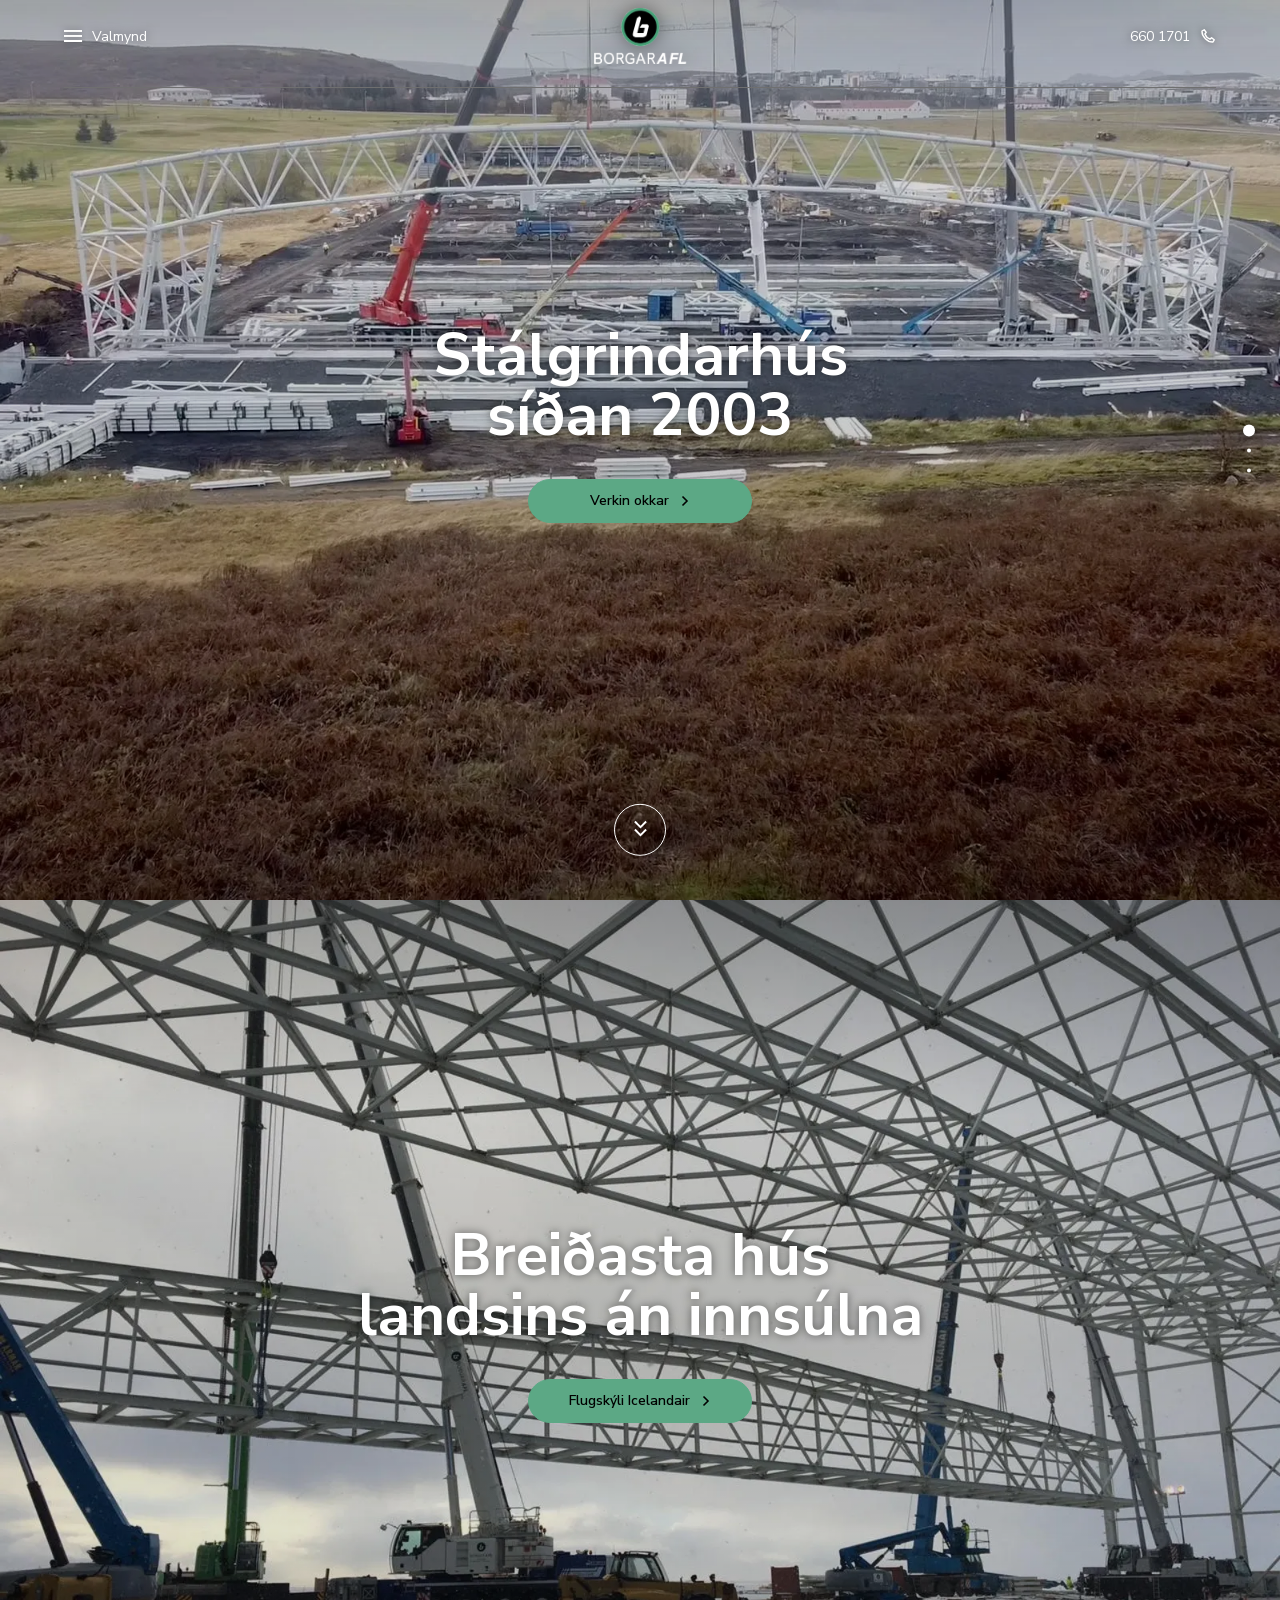
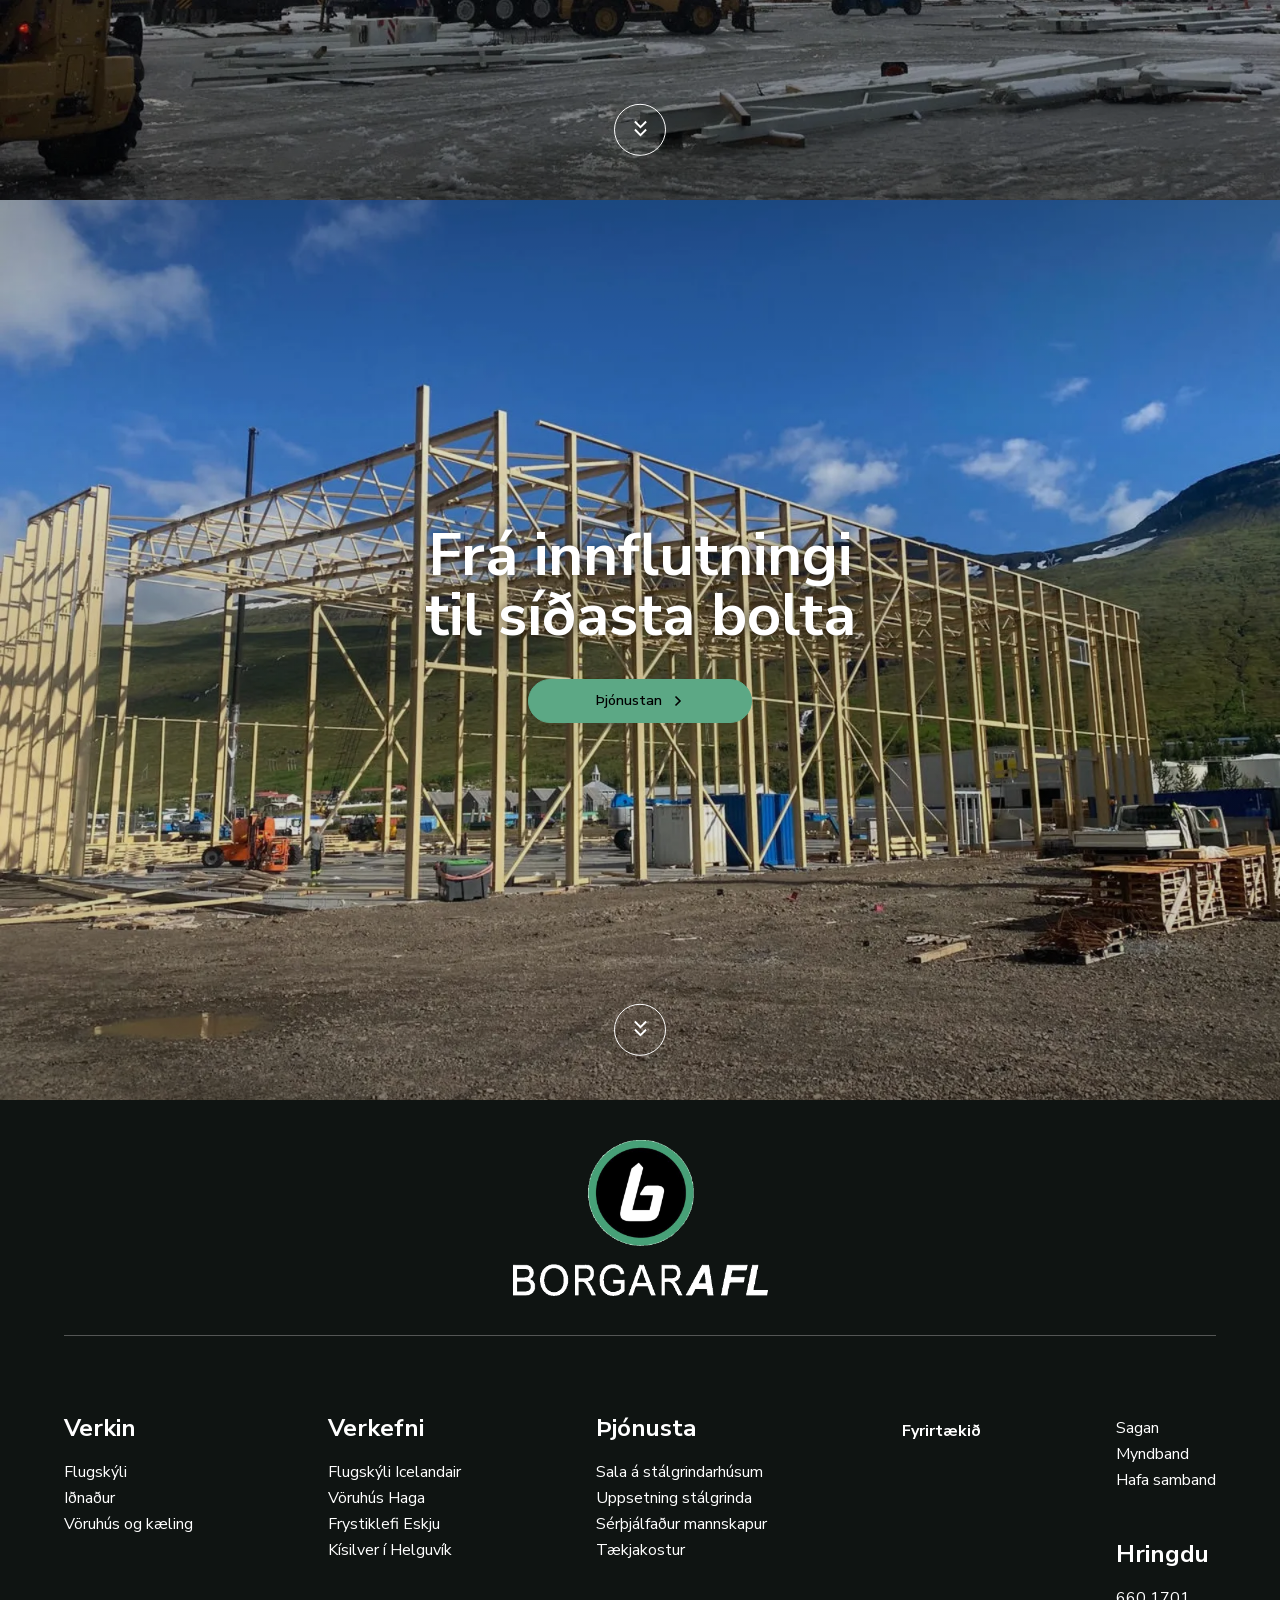
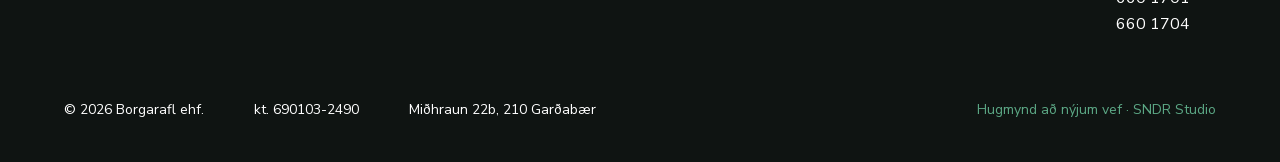
==== commit 5e615601: "Deploy c703faa (noindex preview)" ====
--- a/index.html
+++ b/index.html
@@ -14,7 +14,7 @@
 <script>document.documentElement.classList.replace('no-js','js')</script>
 <script src="assets/vendor/focus-guard.js"></script>
 <link rel="stylesheet" href="assets/vendor/focus-guard.css">
-<link rel="stylesheet" href="assets/css/site.css?v=mwh3ravx">
+<link rel="stylesheet" href="assets/css/site.css?v=mwh3ve54">
 </head>
 <body class="is-home">
 <a class="skip" href="#main">Fara í efni</a>
@@ -82,6 +82,6 @@
     <div class="ftr_info"><div><p>© 2026 Borgarafl ehf.</p><p>kt. 690103-2490</p><p>Miðhraun 22b, 210 Garðabær</p></div><a class="sndr" href="https://sndrstudio.is" rel="noopener">Hugmynd að nýjum vef · SNDR Studio</a></div>
   </div>
 </footer>
-<script src="assets/js/main.js?v=mwh3ravx" defer></script>
+<script src="assets/js/main.js?v=mwh3ve54" defer></script>
 </body>
 </html>
--- a/assets/css/site.css
+++ b/assets/css/site.css
@@ -170,7 +170,7 @@
 .overview-items .wrapper { display: grid; grid-template-columns: 1fr; gap: 2rem; }
 @media (min-width: 48rem) { .overview-items .wrapper { grid-template-columns: repeat(2, 1fr); } }
 /* MHB .overview-item: aspect 1/0.7, padding 1.875rem, plum gradient to 98%, drop-shadow; image transform 1s ease-in-out */
-.overview-item { position: relative; display: flex; align-items: flex-end; aspect-ratio: 1 / 0.7; padding: 1.875rem; overflow: hidden; text-decoration: none; box-shadow: 0.25rem 0.625rem 0.625rem rgba(0,0,0,.329); } /* MHB uses filter:drop-shadow; iOS Safari left re-shown filtered cards blank (15 Nov), box-shadow is identical on a rectangle */
+.overview-item { position: relative; display: flex; align-items: flex-end; aspect-ratio: 1 / 0.7; padding: 1.875rem; overflow: hidden; text-decoration: none; box-shadow: 0.25rem 0.625rem 0.625rem rgba(0,0,0,.329); } /* MHB: filter drop-shadow .25rem .625rem .625rem; box-shadow gives the same look on a rectangle and is cheaper to paint */
 .overview-item::before { content: ''; position: absolute; inset: 0; z-index: 1; background: linear-gradient(180deg, rgba(255,255,255,0) 0%, rgb(24, 32, 28) 98%); transition: all 0.2s ease-in-out; }
 .overview-item-image { position: absolute; inset: 0; overflow: hidden; }
 .overview-item-image img { transition: transform 1s ease-in-out; }
@@ -179,6 +179,7 @@
 .overview-item-text p { margin: 0; font-size: .9375rem; line-height: 1.5; opacity: .85; max-width: 34rem; }
 @media (hover: hover) { a.overview-item:hover .overview-item-image img { transform: scale(1.05); } a.overview-item:hover::before { opacity: .85; } }
 a.overview-item:focus-visible .overview-item-image img { transform: scale(1.05); }
+.overview-item[hidden] { display: none; } /* display:flex above overrides the hidden attribute: filtered-out cards stayed in the grid as blank gaps */
 .overview-item.is-out { opacity: 0; transform: translateY(3.125rem); transition: opacity .3s ease, transform .3s ease; }
 .overview-item.is-in { transition: opacity .6s ease, transform .6s var(--ease); }
 .earlier { margin-top: 3rem; font-size: .9375rem; color: #444; }
@@ -228,6 +229,7 @@
 .generation .year { position: relative; font-size: 1.5625rem; font-weight: 700; line-height: 1; color: var(--ink); margin: 0; }
 /* MHB .years h2::after: yellow dot + dashed spine, 15.5rem */
 .generation .year::after { content: ''; position: absolute; top: calc(100% + 1.25rem); left: 1rem; width: 0.75rem; height: 15.5rem; background: radial-gradient(circle at 50% 0.375rem, var(--accent) 0.375rem, transparent 0.4rem) no-repeat, repeating-linear-gradient(180deg, #8a8a8a 0 4px, transparent 4px 9px) 50% 1.5rem / 1px calc(100% - 1.5rem) no-repeat; }
+@media (max-width: 59.99rem) { .generation .years { margin-bottom: 4.5rem; } .generation .year::after { height: 3.25rem; } } /* phone: spine stops above the text (iOS check 15 Nov) */
 .generation .text-body { max-width: 39.25rem; color: var(--ink); }
 .generation .text-body h3 { font-size: 2.5rem; line-height: 1.1; margin-bottom: 1rem; }
 .generation .text-body p { line-height: 1.5; }
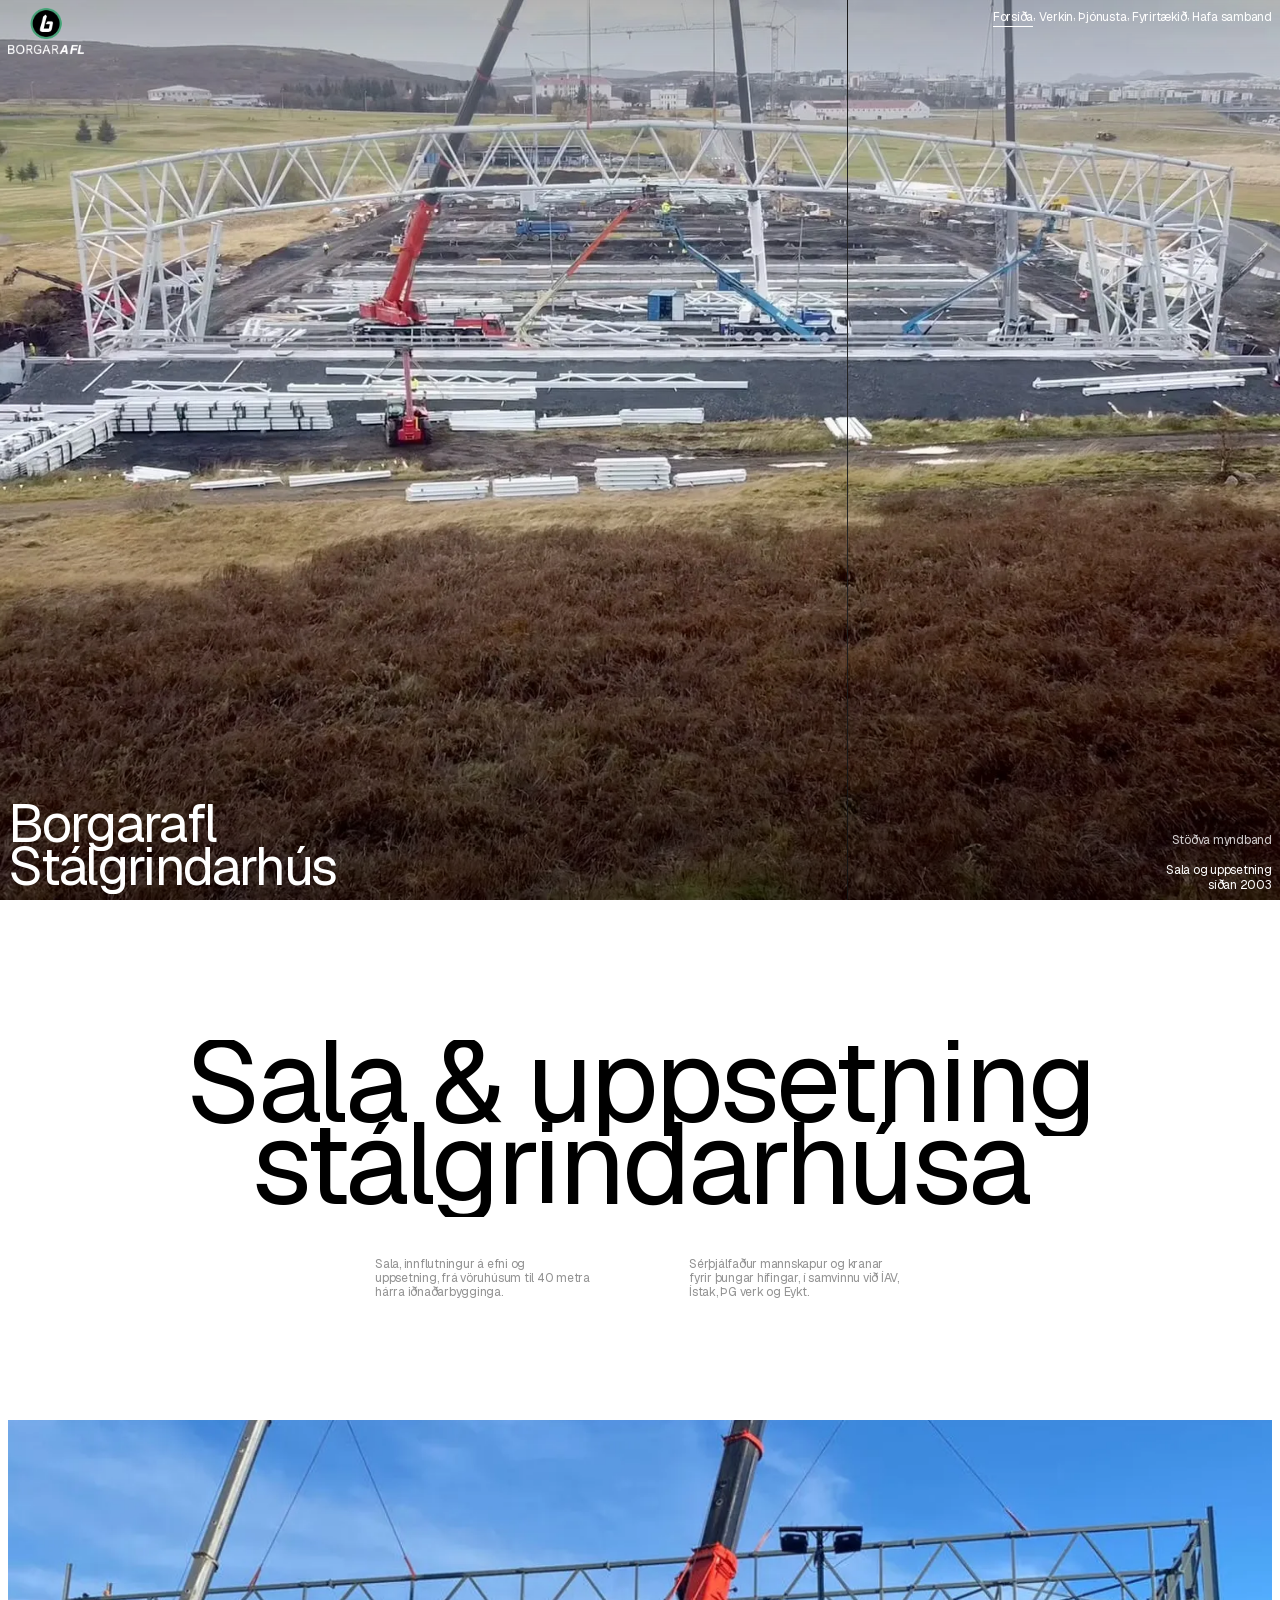
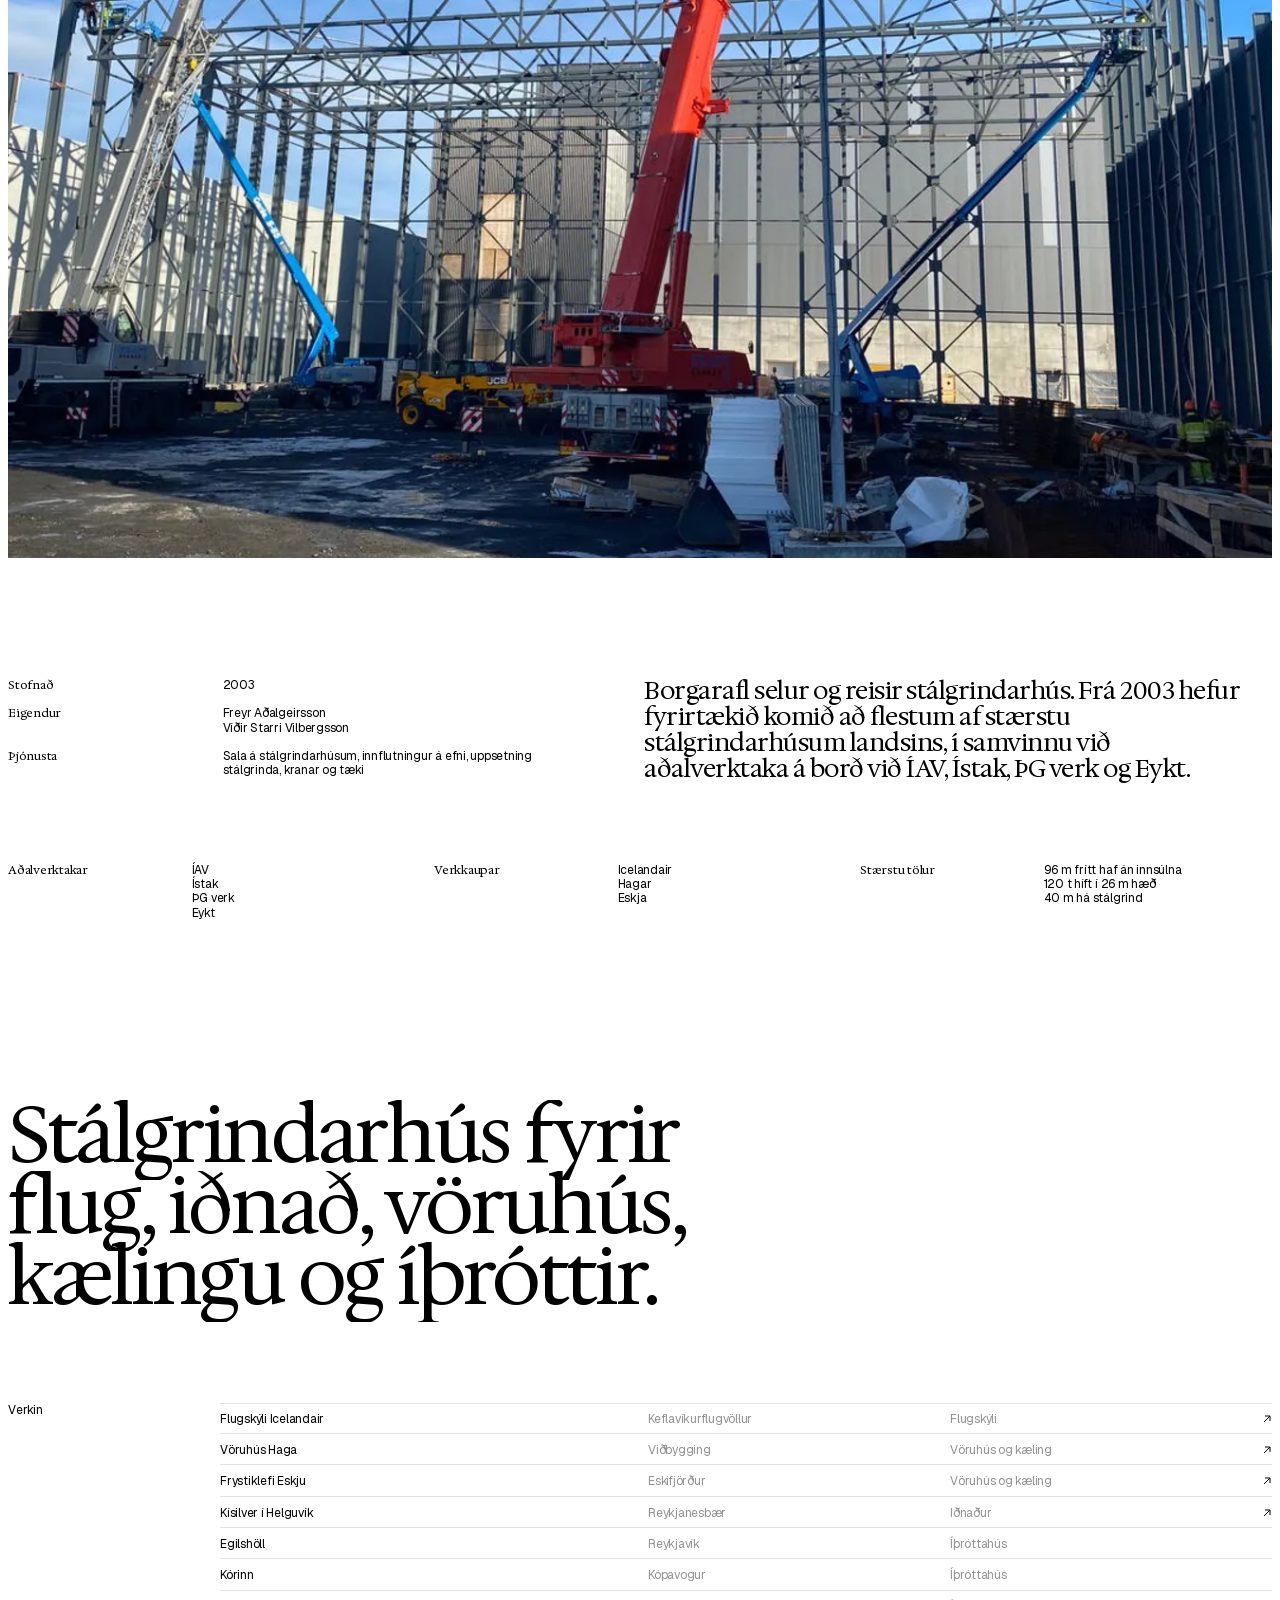
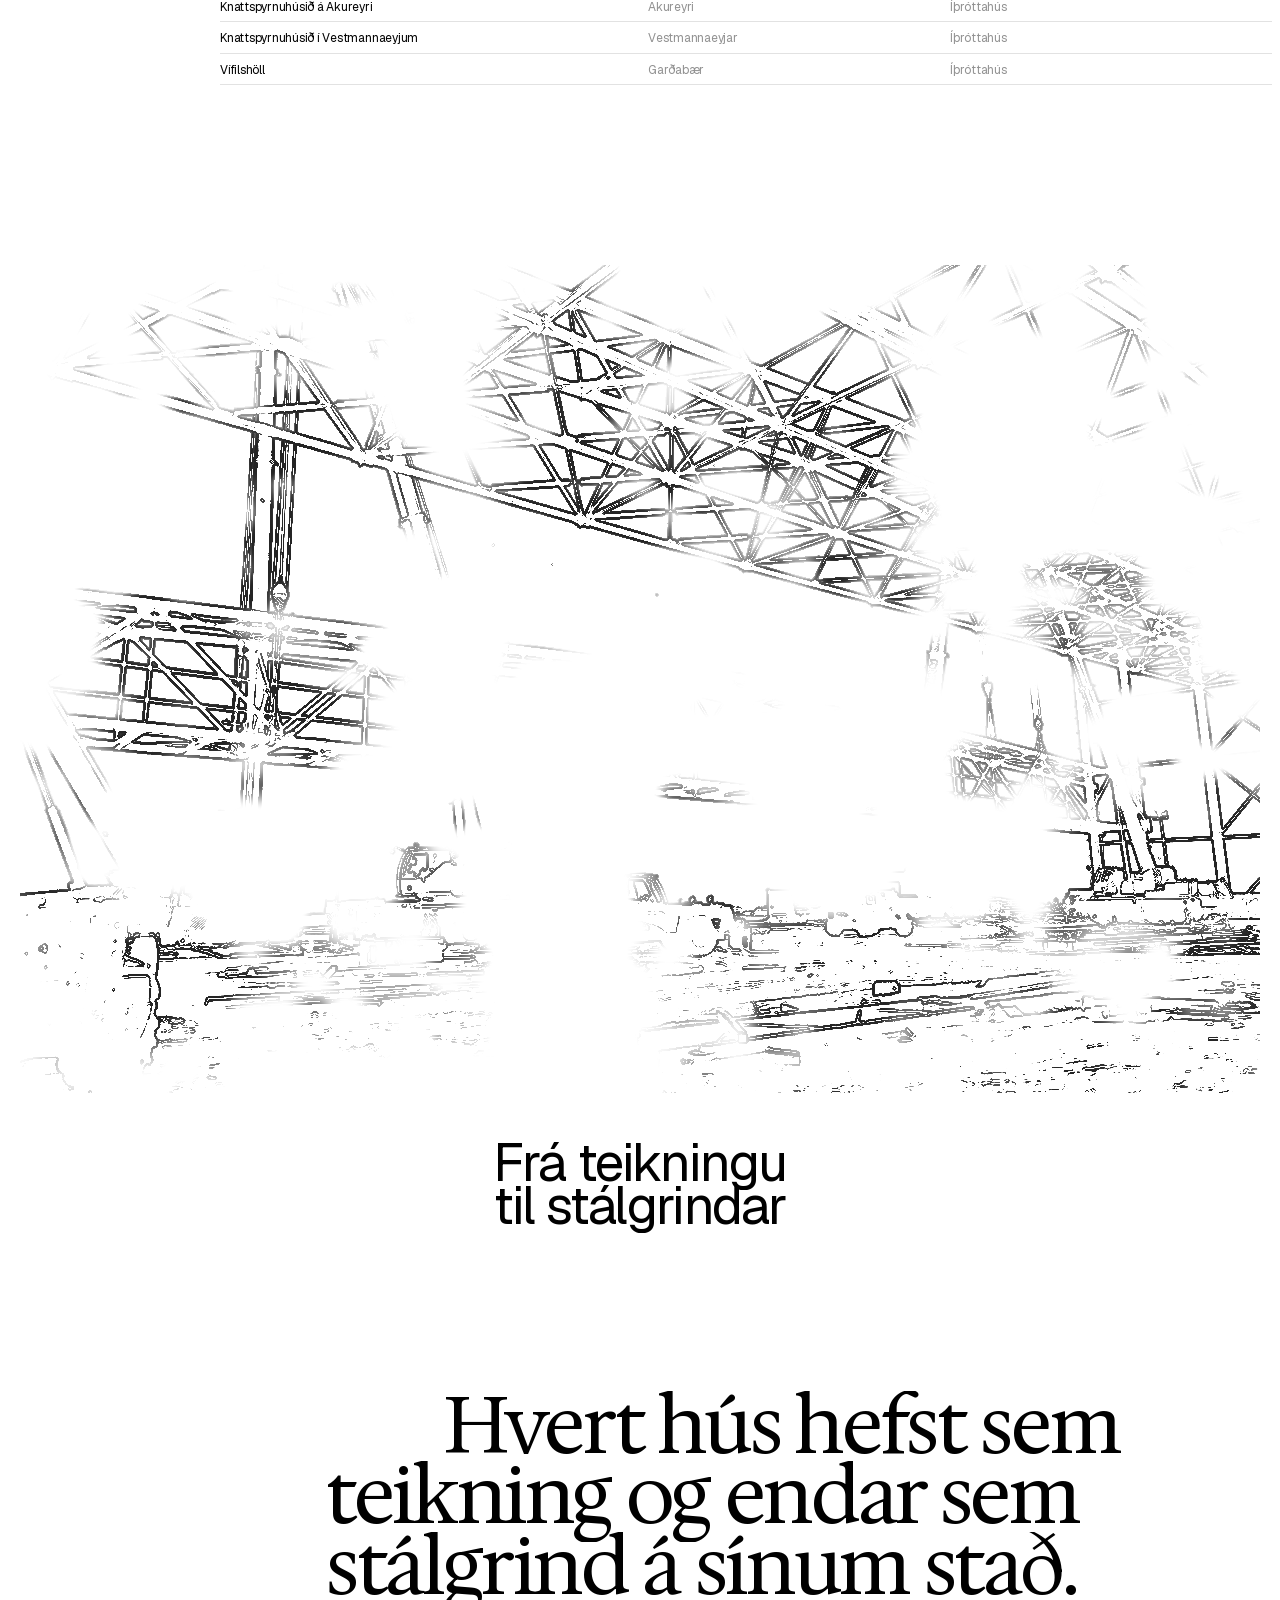
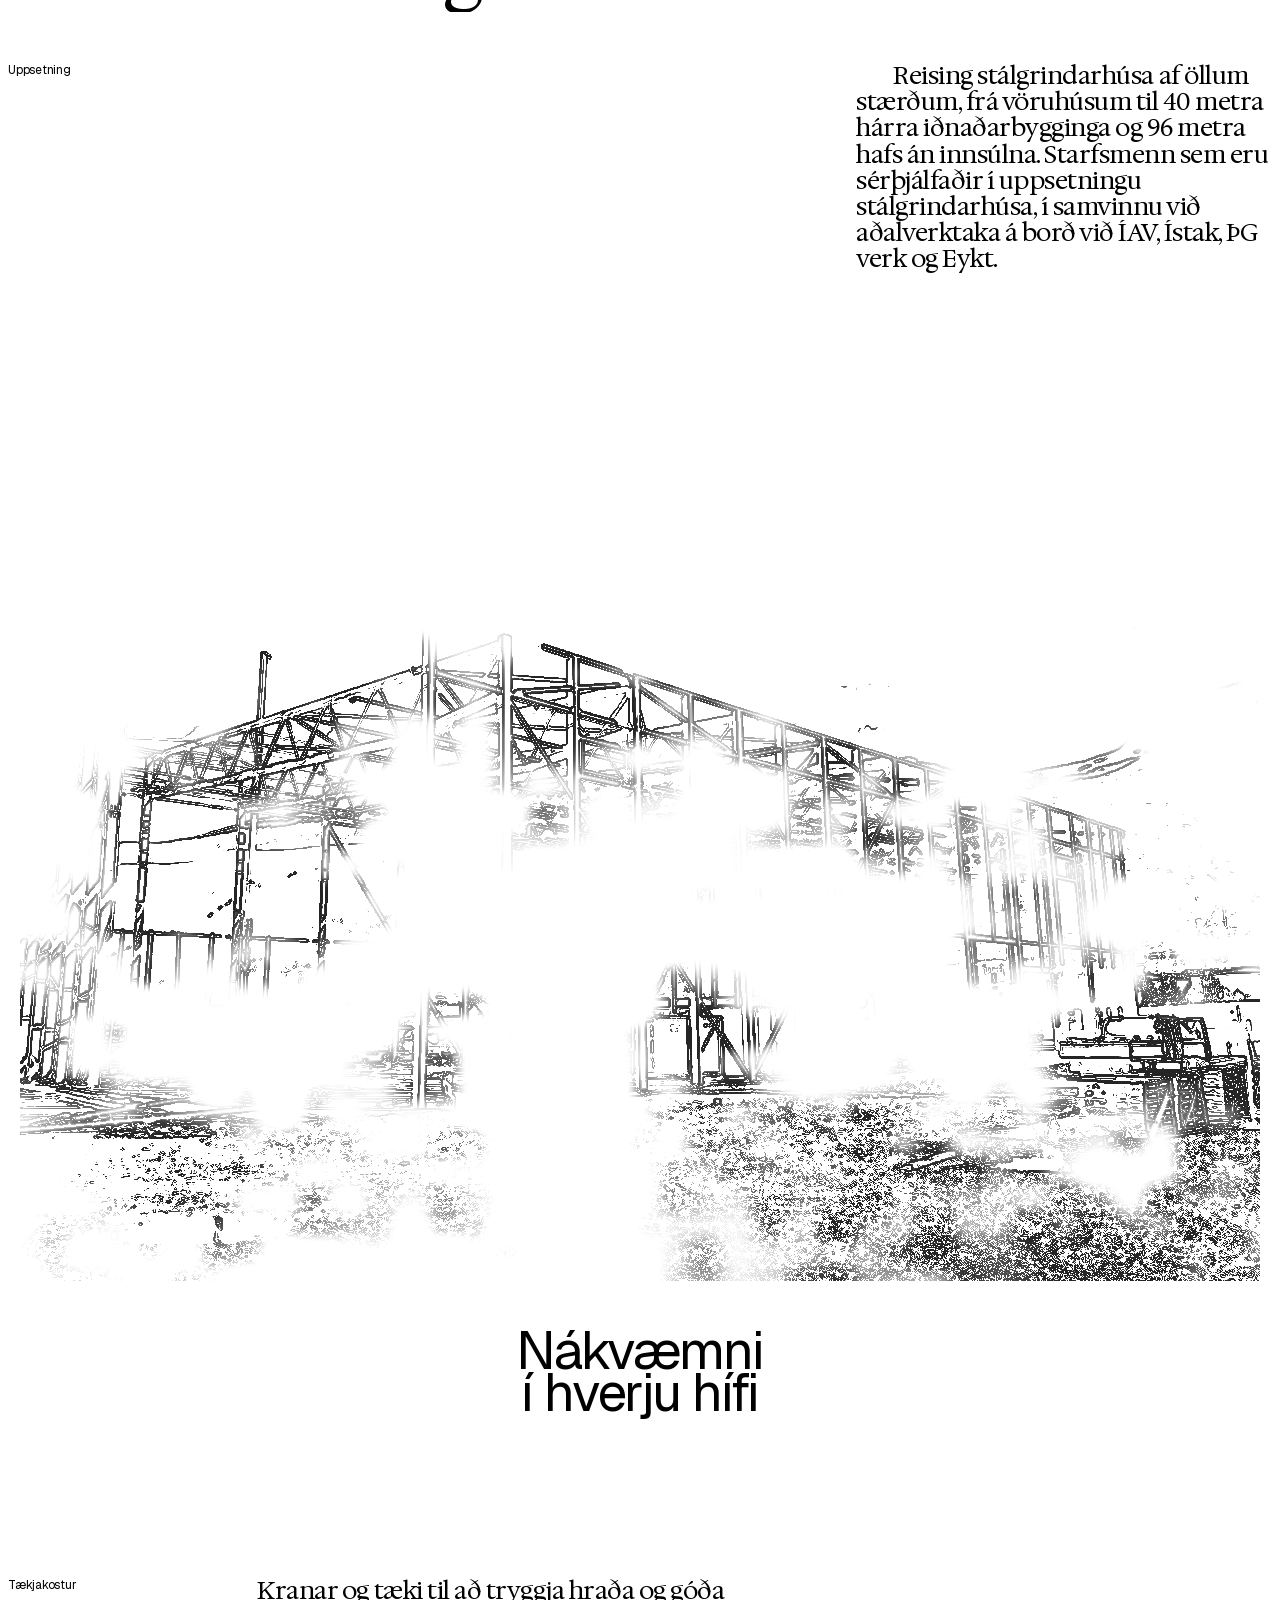
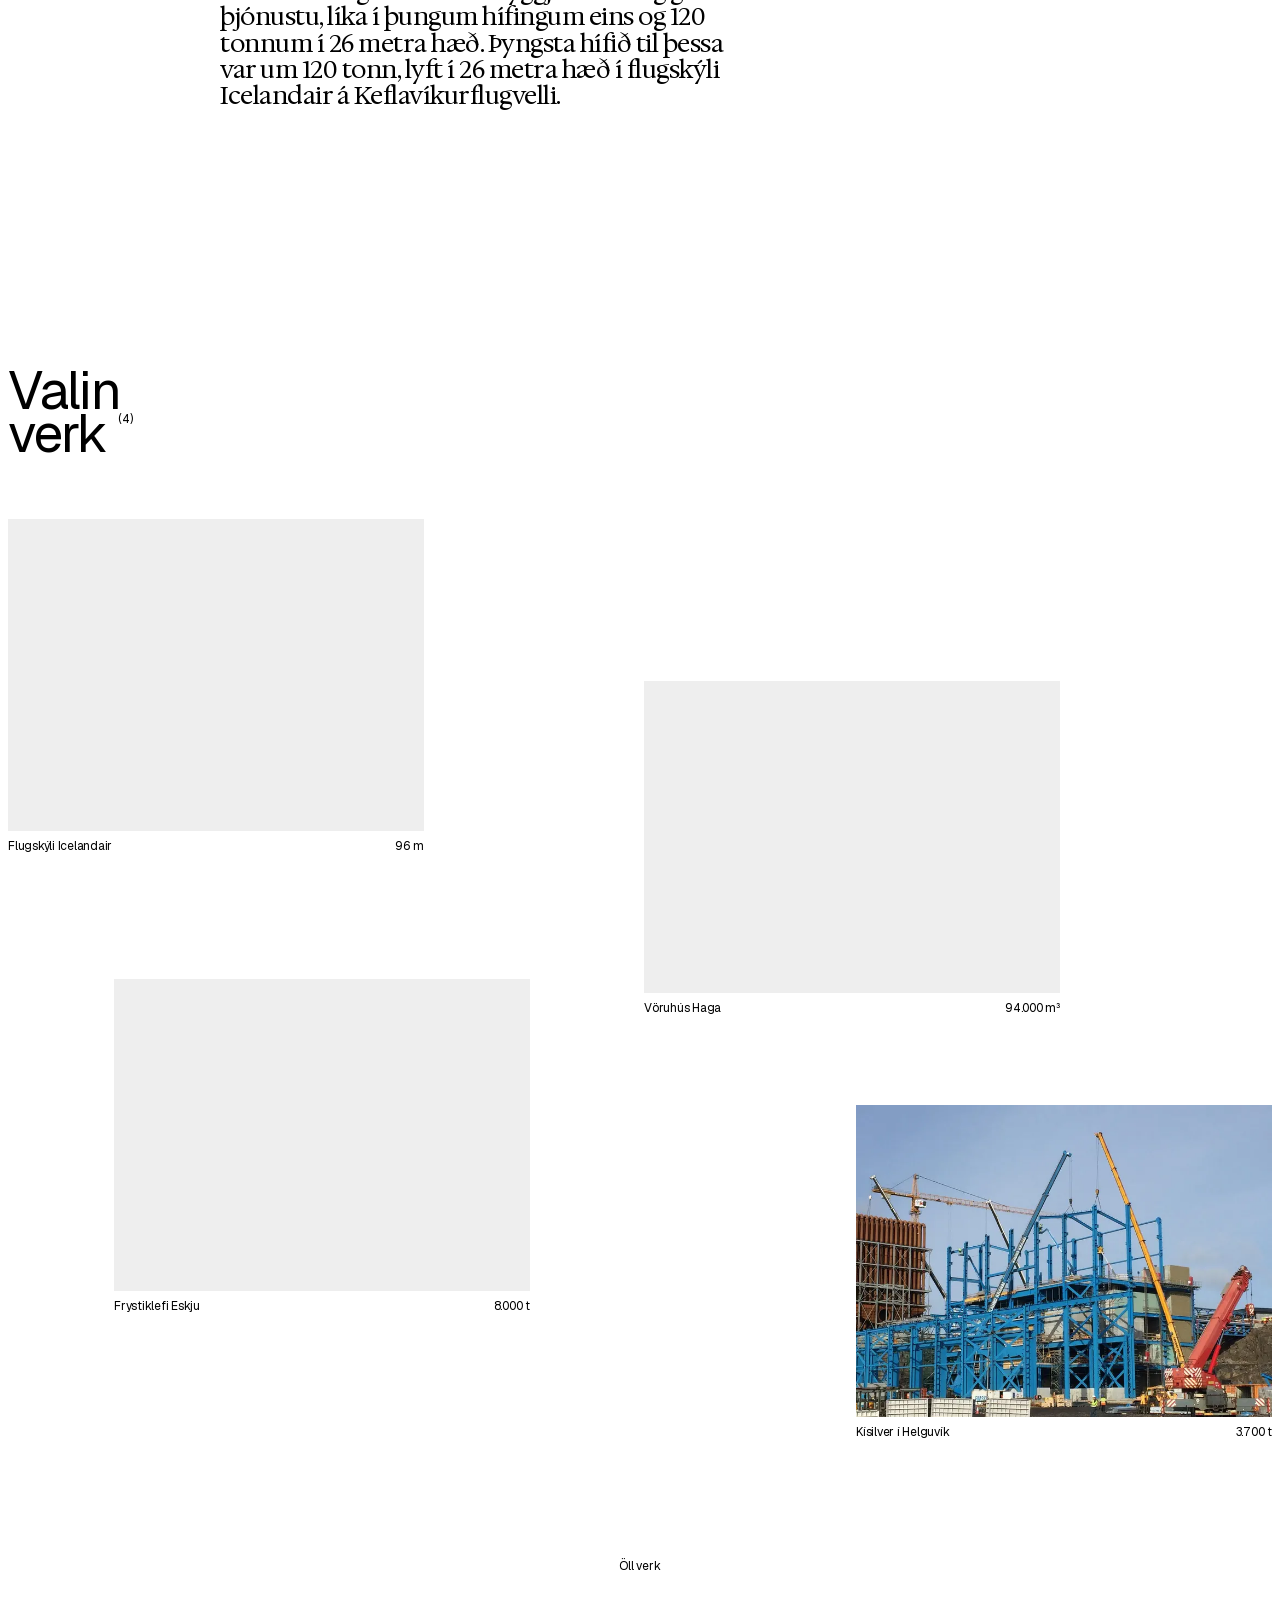
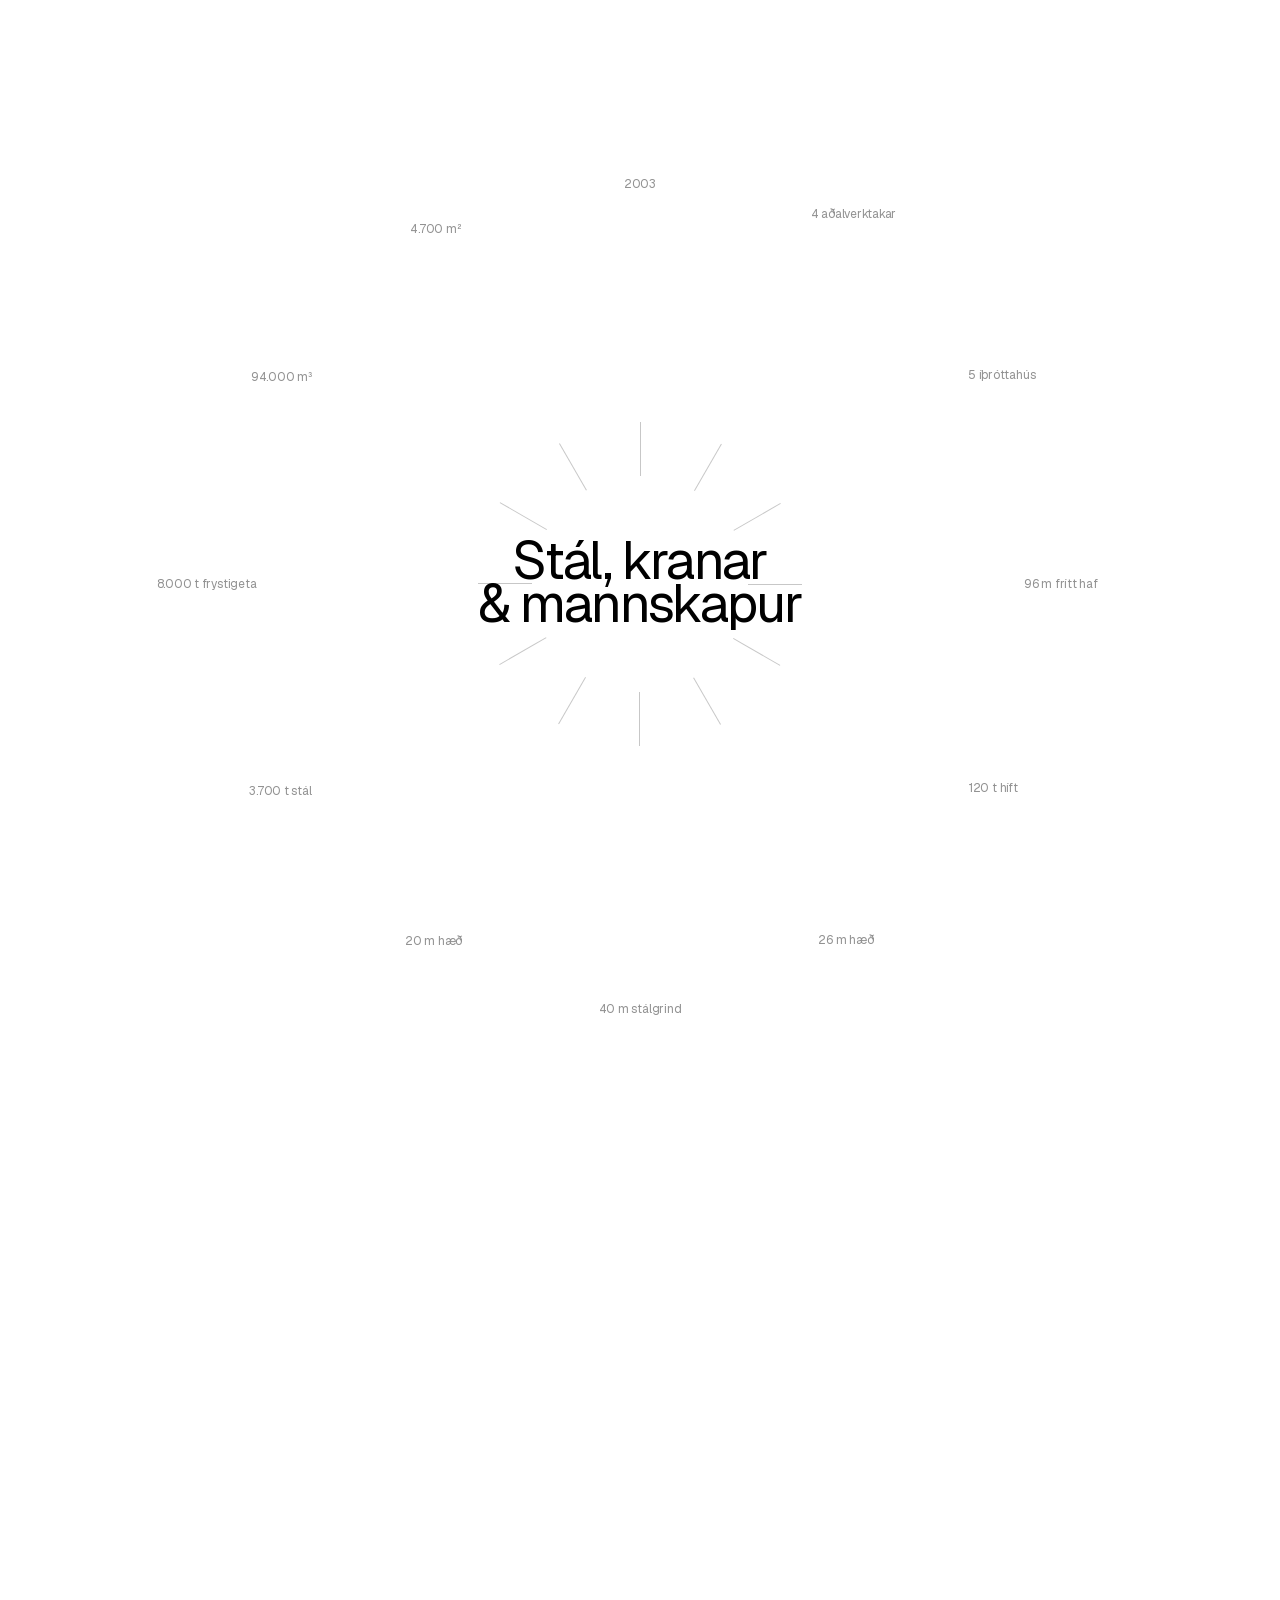
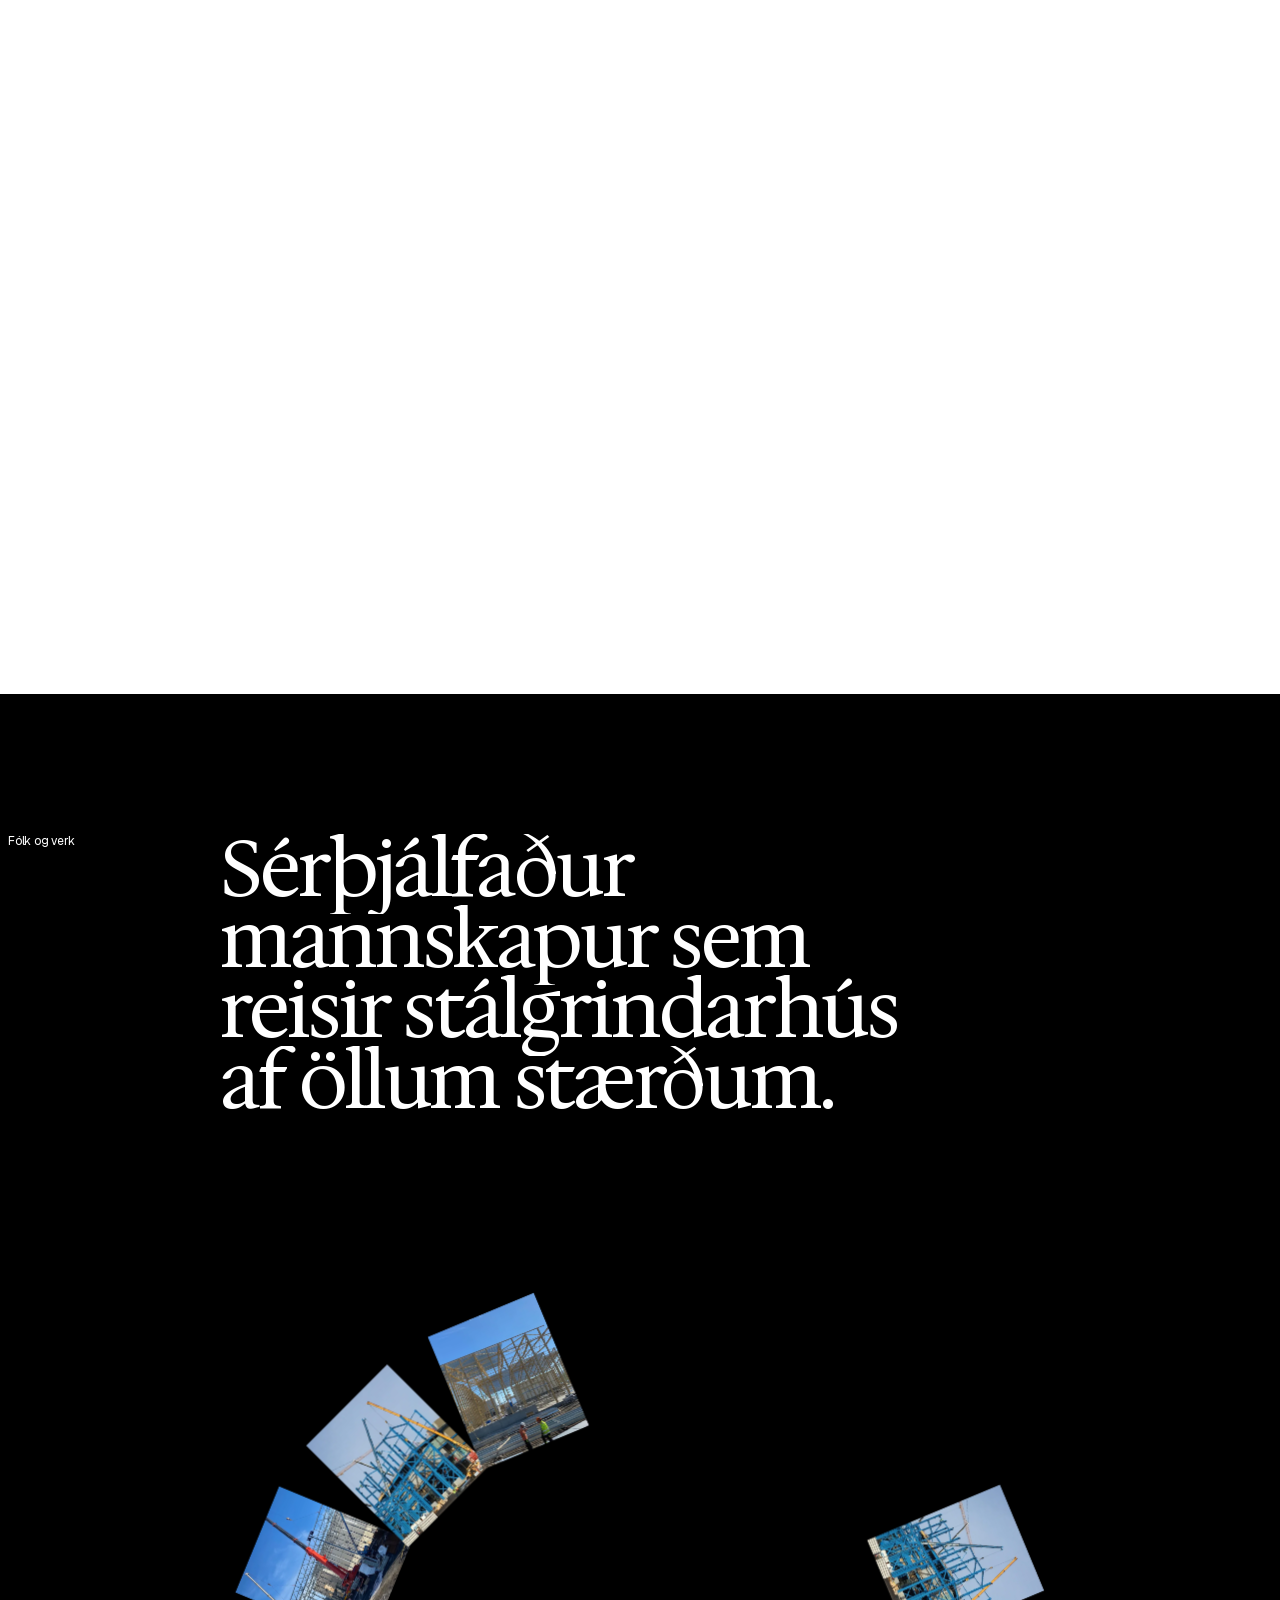
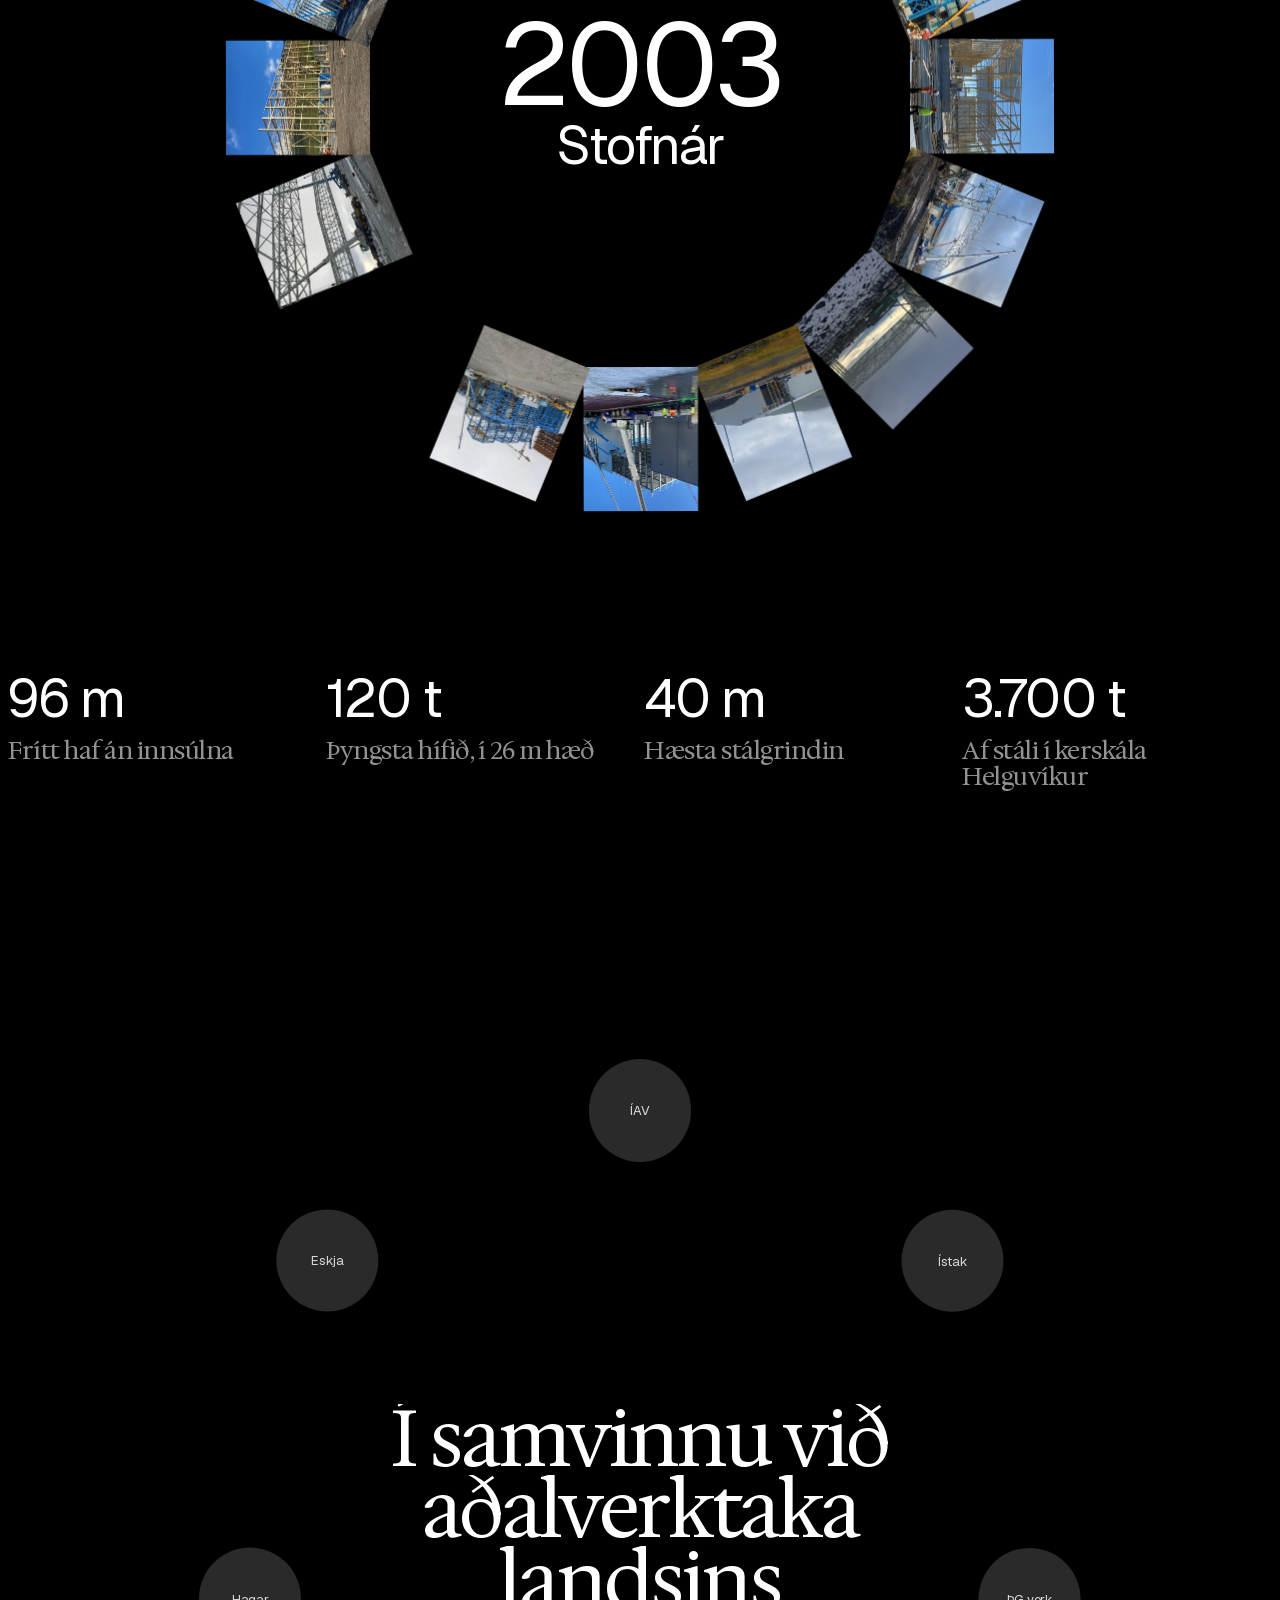
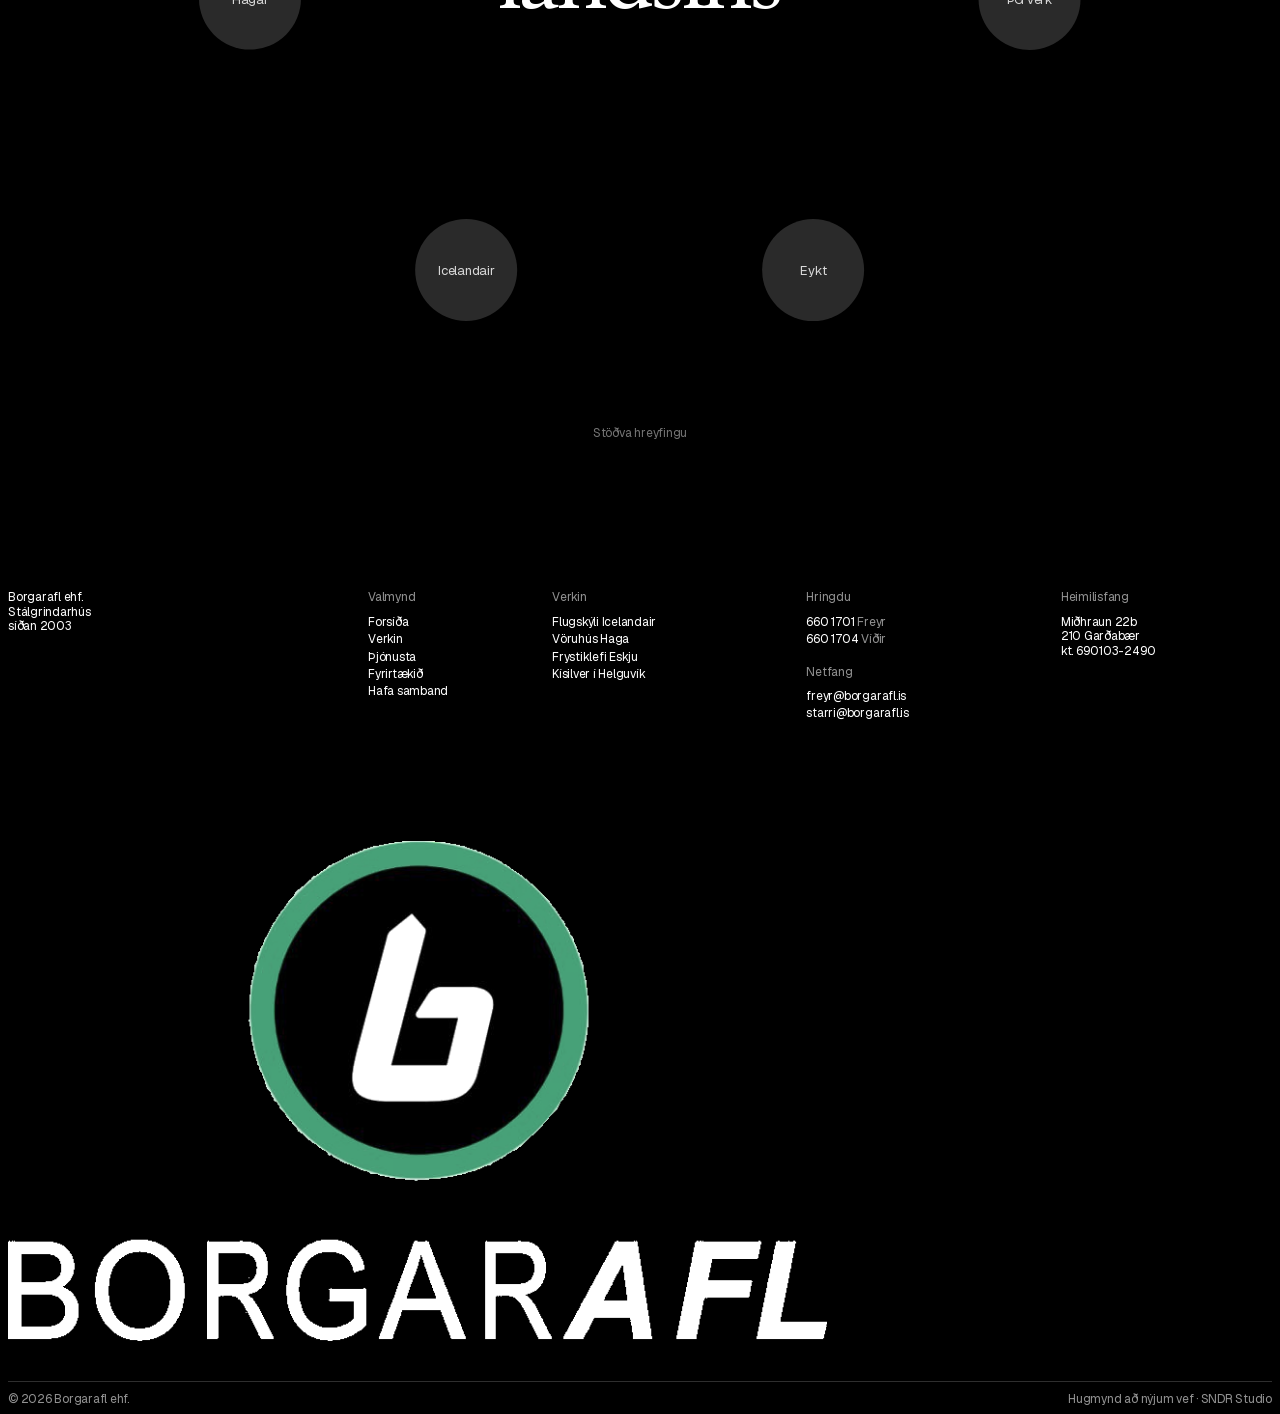
==== commit ad44465e: "Deploy a4595b0 (noindex preview)" ====
--- a/index.html
+++ b/index.html
@@ -3,85 +3,155 @@
 <head>
 <meta charset="utf-8">
 <meta name="viewport" content="width=device-width, initial-scale=1, viewport-fit=cover">
-<title>Borgarafl · Stálgrindarhús, sala og uppsetning síðan 2003</title>
+<title>Borgarafl · Sala og uppsetning stálgrindarhúsa síðan 2003</title>
 <meta name="description" content="Borgarafl selur og reisir stálgrindarhús. Flugskýli Icelandair, kísilverið í Helguvík, vöruhús Haga og frystiklefi Eskju. Síðan 2003.">
 <meta name="robots" content="noindex, nofollow">
-<meta name="theme-color" content="#0f1412">
+<meta name="theme-color" content="#000000">
 <meta name="format-detection" content="telephone=no">
 <link rel="icon" href="assets/img/favicon-32.png" sizes="32x32" type="image/png">
 <link rel="apple-touch-icon" href="assets/img/apple-touch-icon.png">
-<link rel="preload" href="assets/fonts/NunitoSans-Variable.woff2" as="font" type="font/woff2" crossorigin>
-<script>document.documentElement.classList.replace('no-js','js')</script>
+<link rel="preload" href="assets/fonts/Geist-latin.woff2" as="font" type="font/woff2" crossorigin>
+<link rel="preload" href="assets/fonts/Hedvig-latin.woff2" as="font" type="font/woff2" crossorigin>
+<script>var d=document.documentElement;d.classList.replace('no-js','js');if(!matchMedia('(prefers-reduced-motion: reduce)').matches){d.classList.add('from-wipe');try{if(!sessionStorage.getItem('bwipe'))d.classList.add('is-load')}catch(e){d.classList.add('is-load')}}</script>
 <script src="assets/vendor/focus-guard.js"></script>
 <link rel="stylesheet" href="assets/vendor/focus-guard.css">
-<link rel="stylesheet" href="assets/css/site.css?v=mwh3ve54">
+<link rel="stylesheet" href="assets/css/site.css?v=mwh8a9h1">
 </head>
 <body class="is-home">
 <a class="skip" href="#main">Fara í efni</a>
+<div class="wipe" aria-hidden="true"><img class="wipe_mark" src="assets/img/logo-mark.png" alt="" width="352" height="352"></div>
 <header class="hdr" data-hdr>
-  <div class="wrapper hdr_in">
-    <button class="hdr_burger" type="button" aria-expanded="false" aria-controls="menu" data-menu-open><span class="lines" aria-hidden="true"><i></i><i></i><i></i></span><span class="hdr_lbl">Valmynd</span></button>
-    <a class="brand" href="" aria-label="Borgarafl, forsíða">
-      <span class="brand_full"><img class="l-light" src="assets/img/logo-white.png" alt="" width="848" height="518"><img class="l-dark" src="assets/img/logo.png" alt="" width="848" height="518"></span>
-      <span class="brand_mark"><img src="assets/img/logo-mark.png" alt="" width="352" height="352"></span>
-    </a>
-    <a class="hdr_tel" href="tel:+3546601701"><span class="hdr_lbl">660 1701</span><svg class="ic" viewBox="0 0 16 16" aria-hidden="true"><path d="M4.2 1.8l2 2.6-1.3 1.6a8.6 8.6 0 0 0 5.1 5.1l1.6-1.3 2.6 2-1.2 2.2C7.6 14.3 1.7 8.4 2 3z" fill="none" stroke="currentColor" stroke-width="1.4" stroke-linejoin="round"/></svg></a>
-  </div>
+  <a class="brand" href="./" aria-label="Borgarafl, forsíða" translate="no" data-wipe>
+    <span class="brand_full"><img class="l-light" src="assets/img/logo-white.png" alt="" width="848" height="518"><img class="l-dark" src="assets/img/logo.png" alt="" width="848" height="518"></span>
+    <span class="brand_mark"><img src="assets/img/logo-mark.png" alt="" width="352" height="352"></span>
+  </a>
+  <nav class="nav" aria-label="Aðalvalmynd"><ul><li class="is-idx"><a class="link is-cur" href="./" aria-current="page" data-wipe>Forsíða</a><span class="cm">,</span></li><li class=""><a class="link" href="verkin/" data-wipe>Verkin</a><span class="cm">,</span></li><li class=""><a class="link" href="thjonusta/" data-wipe>Þjónusta</a><span class="cm">,</span></li><li class=""><a class="link" href="fyrirtaekid/" data-wipe>Fyrirtækið</a><span class="cm">,</span></li><li class=""><a class="link" href="hafa-samband/" data-wipe>Hafa samband</a></li></ul></nav>
 </header>
-<div class="menu" id="menu" role="dialog" aria-modal="true" aria-label="Valmynd" hidden>
-  <div class="menu_veil" data-menu-close></div>
-  <nav class="menu_panel" tabindex="-1" aria-label="Aðalvalmynd">
-    <button class="menu_close" type="button" data-menu-close><span class="lines is-cross" aria-hidden="true"><i></i><i></i></span><span>Loka</span></button>
-    <div class="menu_grid">
-      <ul class="menu_list"><li><a href="" aria-current="page">Forsíða</a></li><li><a href="verkin/">Verkin</a></li><li><a href="thjonusta/">Þjónusta</a></li><li><a href="fyrirtaekid/">Fyrirtækið</a></li><li><a href="hafa-samband/">Hafa samband</a></li></ul>
-      <div class="menu_side">
-        <p class="menu_h">Verkin</p>
-        <ul><li><a href="verkin/flugskyli-icelandair/">Flugskýli Icelandair</a></li><li><a href="verkin/voruhus-haga/">Vöruhús Haga</a></li><li><a href="verkin/frystiklefi-eskju/">Frystiklefi Eskju</a></li><li><a href="verkin/kisilver-helguvik/">Kísilver í Helguvík</a></li></ul>
-        <p class="menu_h">Hafa samband</p>
-        <ul><li><a href="tel:+3546601701">660 1701</a></li><li><a href="tel:+3546601704">660 1704</a></li><li><a href="mailto:freyr@borgarafl.is">freyr@borgarafl.is</a></li><li><a href="mailto:starri@borgarafl.is">starri@borgarafl.is</a></li></ul>
-      </div>
-    </div>
-  </nav>
-</div>
 <main id="main">
 
-<section class="hero" id="k1" data-snap>
-  <div class="hero_media"><img class="cover" width="1920" height="1080" src="assets/img/film-poster.webp" srcset="assets/img/film-poster-s.webp 760w, assets/img/film-poster.webp 1920w" sizes="100vw" alt="Loftmynd af stálgrindarhúsi Borgarafls í uppsetningu" loading="lazy" decoding="async"><div class="hero_film" data-film="478034598" aria-hidden="true"></div></div>
-  <div class="section-heading"><div class="section-heading-text">
-    <h1 class="hero_t">Stálgrindarhús síðan 2003</h1><a class="btn btn-accent" href="verkin/"><span>Verkin okkar</span><svg class="btn_next" viewBox="0 0 12 12" aria-hidden="true"><path d="M3.5 1.5L8 6l-4.5 4.5" fill="none" stroke="currentColor" stroke-width="1.6"/></svg></a>
-  </div></div>
-  <a class="scroll-down" href="#" data-down aria-label="Skruna niður"><span class="round"><span class="arrow primera"></span><span class="arrow segunda"></span></span></a>
+<section class="hero" data-theme="dark">
+  <div class="hero_media" data-hero-media><img class="cover" width="1920" height="1080" src="assets/img/film-poster.webp" srcset="assets/img/film-poster-s.webp 760w, assets/img/film-poster.webp 1920w" sizes="100vw" alt="Loftmynd af stálgrindarhúsi Borgarafls í uppsetningu" fetchpriority="high" decoding="async"><div class="hero_film" data-film="478034598" aria-hidden="true"></div></div>
+  <div class="hero_in">
+    <h1 class="t-h4 hero_t" data-lines>Borgarafl<br>Stálgrindarhús</h1>
+    
+    <div class="hero_ctl"><button type="button" class="ui loopbtn link" data-film-toggle aria-pressed="false">Stöðva myndband</button><p class="ui hero_note" data-lines>Sala og uppsetning<br>síðan 2003</p></div>
+  </div>
 </section>
-<section class="hero" id="k2" data-snap>
-  <div class="hero_media"><img class="cover" width="1600" height="1200" src="assets/img/icelandair-1.webp" srcset="assets/img/icelandair-1-s.webp 760w, assets/img/icelandair-1.webp 1600w" sizes="100vw" alt="Stálgrind flugskýlis Icelandair í uppsetningu" loading="lazy" decoding="async"></div>
-  <div class="section-heading"><div class="section-heading-text">
-    <h2 class="hero_t">Breiðasta hús landsins án innsúlna</h2><a class="btn btn-accent" href="verkin/flugskyli-icelandair/"><span>Flugskýli Icelandair</span><svg class="btn_next" viewBox="0 0 12 12" aria-hidden="true"><path d="M3.5 1.5L8 6l-4.5 4.5" fill="none" stroke="currentColor" stroke-width="1.6"/></svg></a>
-  </div></div>
-  <a class="scroll-down" href="#" data-down aria-label="Skruna niður"><span class="round"><span class="arrow primera"></span><span class="arrow segunda"></span></span></a>
+
+<section class="stmt">
+  <h2 class="t-display" data-lines>Sala &amp; uppsetning<br>stálgrindarhúsa</h2>
+  <div class="stmt_cols ui mute">
+    <p data-lines>Sala, innflutningur á efni og uppsetning, frá vöruhúsum til 40 metra hárra iðnaðarbygginga.</p>
+    <p data-lines>Sérþjálfaður mannskapur og kranar fyrir þungar hífingar, í samvinnu við ÍAV, Ístak, ÞG verk og Eykt.</p>
+  </div>
+  <figure class="win win-wide" data-par><img class="" width="1600" height="1200" src="assets/img/hagar-1.webp" srcset="assets/img/hagar-1-s.webp 760w, assets/img/hagar-1.webp 1600w" sizes="100vw" alt="Kranar reisa stálgrind vöruhúss Haga" loading="lazy" decoding="async"></figure>
 </section>
-<section class="hero" id="k3" data-snap>
-  <div class="hero_media"><img class="cover" width="1600" height="1200" src="assets/img/eskja-1.webp" srcset="assets/img/eskja-1-s.webp 760w, assets/img/eskja-1.webp 1600w" sizes="100vw" alt="Stálgrind frystiklefa Eskju á Eskifirði" loading="lazy" decoding="async"></div>
-  <div class="section-heading"><div class="section-heading-text">
-    <h2 class="hero_t">Frá innflutningi til síðasta bolta</h2><a class="btn btn-accent" href="thjonusta/"><span>Þjónustan</span><svg class="btn_next" viewBox="0 0 12 12" aria-hidden="true"><path d="M3.5 1.5L8 6l-4.5 4.5" fill="none" stroke="currentColor" stroke-width="1.6"/></svg></a>
-  </div></div>
-  <a class="scroll-down" href="#" data-down aria-label="Skruna niður"><span class="round"><span class="arrow primera"></span><span class="arrow segunda"></span></span></a>
+
+<section class="facts">
+  <dl class="facts_dl ui">
+    <div><dt>Stofnað</dt><dd>2003</dd></div>
+    <div><dt>Eigendur</dt><dd>Freyr Aðalgeirsson<br>Víðir Starri Vilbergsson</dd></div>
+    <div><dt>Þjónusta</dt><dd>Sala á stálgrindarhúsum, innflutningur á efni, uppsetning stálgrinda, kranar og tæki</dd></div>
+  </dl>
+  <p class="t-serif-l facts_p" data-lines>Borgarafl selur og reisir stálgrindarhús. Frá 2003 hefur fyrirtækið komið að flestum af stærstu stálgrindarhúsum landsins, í samvinnu við aðalverktaka á borð við ÍAV, Ístak, ÞG verk og Eykt.</p>
+  <dl class="facts_dl facts_dl-2 ui">
+    <div><dt>Aðalverktakar</dt><dd>ÍAV<br>Ístak<br>ÞG verk<br>Eykt</dd></div>
+    <div><dt>Verkkaupar</dt><dd>Icelandair<br>Hagar<br>Eskja</dd></div>
+    <div><dt>Stærstu tölur</dt><dd>96 m frítt haf án innsúlna<br>120 t híft í 26 m hæð<br>40 m há stálgrind</dd></div>
+  </dl>
 </section>
-<nav class="fp-nav" aria-label="Kaflar"><ul><li><a href="#k1" aria-label="Kafli 1" class="is-active"><span></span></a></li><li><a href="#k2" aria-label="Kafli 2"><span></span></a></li><li><a href="#k3" aria-label="Kafli 3"><span></span></a></li></ul></nav>
+
+<section class="tbl-sec">
+  <h2 class="t-serif-xl" data-lines>Stálgrindarhús fyrir flug, iðnað, vöruhús, kælingu og íþróttir.</h2>
+  <div class="tbl" data-rows>
+    <p class="lbl ui tbl_lbl">Verkin</p>
+    <ul>
+      <li class="row"><a href="verkin/flugskyli-icelandair/" data-wipe><span class="row_in"><span>Flugskýli Icelandair</span><span class="mute">Keflavíkurflugvöllur</span><span class="mute">Flugskýli</span><svg class="ar" viewBox="0 0 10 10" aria-hidden="true"><path d="M2 8L8 2M3 2h5v5" fill="none" stroke="currentColor" stroke-width="1"/></svg></span></a><i class="rule"></i></li><li class="row"><a href="verkin/voruhus-haga/" data-wipe><span class="row_in"><span>Vöruhús Haga</span><span class="mute">Viðbygging</span><span class="mute">Vöruhús og kæling</span><svg class="ar" viewBox="0 0 10 10" aria-hidden="true"><path d="M2 8L8 2M3 2h5v5" fill="none" stroke="currentColor" stroke-width="1"/></svg></span></a><i class="rule"></i></li><li class="row"><a href="verkin/frystiklefi-eskju/" data-wipe><span class="row_in"><span>Frystiklefi Eskju</span><span class="mute">Eskifjörður</span><span class="mute">Vöruhús og kæling</span><svg class="ar" viewBox="0 0 10 10" aria-hidden="true"><path d="M2 8L8 2M3 2h5v5" fill="none" stroke="currentColor" stroke-width="1"/></svg></span></a><i class="rule"></i></li><li class="row"><a href="verkin/kisilver-helguvik/" data-wipe><span class="row_in"><span>Kísilver í Helguvík</span><span class="mute">Reykjanesbær</span><span class="mute">Iðnaður</span><svg class="ar" viewBox="0 0 10 10" aria-hidden="true"><path d="M2 8L8 2M3 2h5v5" fill="none" stroke="currentColor" stroke-width="1"/></svg></span></a><i class="rule"></i></li>
+      <li class="row"><span class="row_in"><span>Egilshöll</span><span class="mute">Reykjavík</span><span class="mute">Íþróttahús</span><span></span></span><i class="rule"></i></li><li class="row"><span class="row_in"><span>Kórinn</span><span class="mute">Kópavogur</span><span class="mute">Íþróttahús</span><span></span></span><i class="rule"></i></li><li class="row"><span class="row_in"><span>Knattspyrnuhúsið á Akureyri</span><span class="mute">Akureyri</span><span class="mute">Íþróttahús</span><span></span></span><i class="rule"></i></li><li class="row"><span class="row_in"><span>Knattspyrnuhúsið í Vestmannaeyjum</span><span class="mute">Vestmannaeyjar</span><span class="mute">Íþróttahús</span><span></span></span><i class="rule"></i></li><li class="row"><span class="row_in"><span>Vífilshöll</span><span class="mute">Garðabær</span><span class="mute">Íþróttahús</span><span></span></span><i class="rule"></i></li>
+    </ul>
+  </div>
+</section>
+
+<section class="sketch" data-sketch="assets/img/icelandair-1.webp">
+  <div class="sketch_stage"><canvas class="sketch_cv" aria-hidden="true"></canvas><img class="sketch_fb" width="1600" height="1200" src="assets/img/icelandair-1.webp" srcset="assets/img/icelandair-1-s.webp 760w, assets/img/icelandair-1.webp 1600w" sizes="100vw" alt="Stálgrind flugskýlis Icelandair, teiknuð fram með skrunun" loading="lazy" decoding="async"></div>
+  <h2 class="t-h4 sketch_t" data-lines>Frá teikningu<br>til stálgrindar</h2>
+</section>
+
+<section class="prose">
+  <h2 class="t-serif-xl" data-lines>Hvert hús hefst sem teikning og endar sem stálgrind á sínum stað.</h2>
+  <p class="ui lbl prose_lbl">Uppsetning</p>
+  <p class="t-serif-l prose_p" data-lines>Reising stálgrindarhúsa af öllum stærðum, frá vöruhúsum til 40 metra hárra iðnaðarbygginga og 96 metra hafs án innsúlna. Starfsmenn sem eru sérþjálfaðir í uppsetningu stálgrindarhúsa, í samvinnu við aðalverktaka á borð við ÍAV, Ístak, ÞG verk og Eykt.</p>
+</section>
+
+<section class="sketch sketch-2" data-sketch="assets/img/eskja-1.webp">
+  <div class="sketch_stage"><canvas class="sketch_cv" aria-hidden="true"></canvas><img class="sketch_fb" width="1600" height="1200" src="assets/img/eskja-1.webp" srcset="assets/img/eskja-1-s.webp 760w, assets/img/eskja-1.webp 1600w" sizes="100vw" alt="Stálgrind frystiklefa Eskju, teiknuð fram með skrunun" loading="lazy" decoding="async"></div>
+  <h2 class="t-h4 sketch_t" data-lines>Nákvæmni<br>í hverju hífi</h2>
+</section>
+
+<section class="prose prose-r">
+  <p class="ui lbl prose_lbl">Tækjakostur</p>
+  <p class="t-serif-l prose_p" data-lines>Kranar og tæki til að tryggja hraða og góða þjónustu, líka í þungum hífingum eins og 120 tonnum í 26 metra hæð. Þyngsta hífið til þessa var um 120 tonn, lyft í 26 metra hæð í flugskýli Icelandair á Keflavíkurflugvelli.</p>
+</section>
+
+<section class="works">
+  <h2 class="t-h4 works_t" data-lines>Valin<br>verk <sup class="ui">(4)</sup></h2>
+  <div class="works_grid" data-works><a class="wk wk-0" href="verkin/flugskyli-icelandair/" data-wk data-wipe>
+  <span class="wk_img"><img class="cover" width="1600" height="1200" src="assets/img/icelandair-1.webp" srcset="assets/img/icelandair-1-s.webp 760w, assets/img/icelandair-1.webp 1600w" sizes="(min-width: 760px) 32vw, 92vw" alt="Flugskýli Icelandair" loading="lazy" decoding="async"></span>
+  <span class="wk_cap ui"><span>Flugskýli Icelandair</span><span>96 m</span></span>
+</a><a class="wk wk-1" href="verkin/voruhus-haga/" data-wk data-wipe>
+  <span class="wk_img"><img class="cover" width="1600" height="1200" src="assets/img/hagar-1.webp" srcset="assets/img/hagar-1-s.webp 760w, assets/img/hagar-1.webp 1600w" sizes="(min-width: 760px) 32vw, 92vw" alt="Vöruhús Haga" loading="lazy" decoding="async"></span>
+  <span class="wk_cap ui"><span>Vöruhús Haga</span><span>94.000 m³</span></span>
+</a><a class="wk wk-2" href="verkin/frystiklefi-eskju/" data-wk data-wipe>
+  <span class="wk_img"><img class="cover" width="1600" height="1200" src="assets/img/eskja-1.webp" srcset="assets/img/eskja-1-s.webp 760w, assets/img/eskja-1.webp 1600w" sizes="(min-width: 760px) 32vw, 92vw" alt="Frystiklefi Eskju" loading="lazy" decoding="async"></span>
+  <span class="wk_cap ui"><span>Frystiklefi Eskju</span><span>8.000 t</span></span>
+</a><a class="wk wk-3" href="verkin/kisilver-helguvik/" data-wk data-wipe>
+  <span class="wk_img"><img class="cover" width="1600" height="1200" src="assets/img/helguvik-1.webp" srcset="assets/img/helguvik-1-s.webp 760w, assets/img/helguvik-1.webp 1600w" sizes="(min-width: 760px) 32vw, 92vw" alt="Kísilver í Helguvík" loading="lazy" decoding="async"></span>
+  <span class="wk_cap ui"><span>Kísilver í Helguvík</span><span>3.700 t</span></span>
+</a></div>
+  <p class="works_all"><a class="link ui" href="verkin/" data-wipe>Öll verk</a></p>
+</section>
+
+<section class="radial" data-radial>
+  <div class="radial_stage">
+    <div class="radial_lines" aria-hidden="true"><span class="rl" style="--a:0deg"><i></i><b class="ui">96 m frítt haf</b></span><span class="rl" style="--a:30deg"><i></i><b class="ui">120 t híft</b></span><span class="rl" style="--a:60deg"><i></i><b class="ui">26 m hæð</b></span><span class="rl" style="--a:90deg"><i></i><b class="ui">40 m stálgrind</b></span><span class="rl" style="--a:120deg"><i></i><b class="ui">20 m hæð</b></span><span class="rl" style="--a:150deg"><i></i><b class="ui">3.700 t stál</b></span><span class="rl" style="--a:180deg"><i></i><b class="ui">8.000 t frystigeta</b></span><span class="rl" style="--a:210deg"><i></i><b class="ui">94.000 m³</b></span><span class="rl" style="--a:240deg"><i></i><b class="ui">4.700 m²</b></span><span class="rl" style="--a:270deg"><i></i><b class="ui">2003</b></span><span class="rl" style="--a:300deg"><i></i><b class="ui">4 aðalverktakar</b></span><span class="rl" style="--a:330deg"><i></i><b class="ui">5 íþróttahús</b></span></div>
+    <h2 class="t-h4 radial_t radial_t-1">Stál, kranar<br>&amp; mannskapur</h2>
+    <p class="t-h4 radial_t radial_t-2" aria-hidden="true">Hraði &amp; góð<br>þjónusta</p>
+  </div>
+</section>
+
+<section class="ring" data-ring data-theme="dark">
+  <div class="ring_lead"><p class="ui lbl">Fólk og verk</p><p class="t-serif-xl" data-lines>Sérþjálfaður mannskapur sem reisir stálgrindarhús af öllum stærðum.</p></div>
+  <div class="ring_stage">
+    <div class="ring_wheel" aria-hidden="true"><span class="rp" style="--i:0"><img class="cover" width="1600" height="1200" src="assets/img/icelandair-1.webp" srcset="assets/img/icelandair-1-s.webp 760w, assets/img/icelandair-1.webp 1600w" sizes="12vw" alt="" loading="lazy" decoding="async"></span><span class="rp" style="--i:1"><img class="cover" width="1600" height="1200" src="assets/img/eskja-1.webp" srcset="assets/img/eskja-1-s.webp 760w, assets/img/eskja-1.webp 1600w" sizes="12vw" alt="" loading="lazy" decoding="async"></span><span class="rp" style="--i:2"><img class="cover" width="1600" height="1200" src="assets/img/hagar-1.webp" srcset="assets/img/hagar-1-s.webp 760w, assets/img/hagar-1.webp 1600w" sizes="12vw" alt="" loading="lazy" decoding="async"></span><span class="rp" style="--i:3"><img class="cover" width="1600" height="1200" src="assets/img/helguvik-1.webp" srcset="assets/img/helguvik-1-s.webp 760w, assets/img/helguvik-1.webp 1600w" sizes="12vw" alt="" loading="lazy" decoding="async"></span><span class="rp" style="--i:4"><img class="cover" width="1600" height="1200" src="assets/img/gula-1.webp" srcset="assets/img/gula-1-s.webp 760w, assets/img/gula-1.webp 1600w" sizes="12vw" alt="" loading="lazy" decoding="async"></span><span class="rp" style="--i:5"><img class="cover" width="1600" height="1200" src="assets/img/boginn-1.webp" srcset="assets/img/boginn-1-s.webp 760w, assets/img/boginn-1.webp 1600w" sizes="12vw" alt="" loading="lazy" decoding="async"></span><span class="rp" style="--i:6"><img class="cover" width="1600" height="1200" src="assets/img/icelandair-2.webp" srcset="assets/img/icelandair-2-s.webp 760w, assets/img/icelandair-2.webp 1600w" sizes="12vw" alt="" loading="lazy" decoding="async"></span><span class="rp" style="--i:7"><img class="cover" width="1600" height="1200" src="assets/img/eskja-2.webp" srcset="assets/img/eskja-2-s.webp 760w, assets/img/eskja-2.webp 1600w" sizes="12vw" alt="" loading="lazy" decoding="async"></span><span class="rp" style="--i:8"><img class="cover" width="1600" height="1200" src="assets/img/hagar-2.webp" srcset="assets/img/hagar-2-s.webp 760w, assets/img/hagar-2.webp 1600w" sizes="12vw" alt="" loading="lazy" decoding="async"></span><span class="rp" style="--i:9"><img class="cover" width="1600" height="1068" src="assets/img/helguvik-2.webp" srcset="assets/img/helguvik-2-s.webp 760w, assets/img/helguvik-2.webp 1600w" sizes="12vw" alt="" loading="lazy" decoding="async"></span><span class="rp" style="--i:10"><img class="cover" width="1920" height="1080" src="assets/img/film-poster.webp" srcset="assets/img/film-poster-s.webp 760w, assets/img/film-poster.webp 1920w" sizes="12vw" alt="" loading="lazy" decoding="async"></span><span class="rp" style="--i:11"><img class="cover" width="1600" height="1200" src="assets/img/icelandair-1.webp" srcset="assets/img/icelandair-1-s.webp 760w, assets/img/icelandair-1.webp 1600w" sizes="12vw" alt="" loading="lazy" decoding="async"></span><span class="rp" style="--i:12"><img class="cover" width="1600" height="1200" src="assets/img/eskja-1.webp" srcset="assets/img/eskja-1-s.webp 760w, assets/img/eskja-1.webp 1600w" sizes="12vw" alt="" loading="lazy" decoding="async"></span><span class="rp" style="--i:13"><img class="cover" width="1600" height="1200" src="assets/img/hagar-1.webp" srcset="assets/img/hagar-1-s.webp 760w, assets/img/hagar-1.webp 1600w" sizes="12vw" alt="" loading="lazy" decoding="async"></span><span class="rp" style="--i:14"><img class="cover" width="1600" height="1200" src="assets/img/helguvik-1.webp" srcset="assets/img/helguvik-1-s.webp 760w, assets/img/helguvik-1.webp 1600w" sizes="12vw" alt="" loading="lazy" decoding="async"></span><span class="rp" style="--i:15"><img class="cover" width="1600" height="1200" src="assets/img/gula-1.webp" srcset="assets/img/gula-1-s.webp 760w, assets/img/gula-1.webp 1600w" sizes="12vw" alt="" loading="lazy" decoding="async"></span></div>
+    <div class="ring_c"><p class="t-display ring_y">2003</p><p class="t-h4">Stofnár</p></div>
+  </div>
+  <ul class="ring_stats">
+    <li><span class="t-h4" data-lines>96 m</span><span class="t-serif-l" data-lines>Frítt haf án innsúlna</span></li><li><span class="t-h4" data-lines>120 t</span><span class="t-serif-l" data-lines>Þyngsta hífið, í 26 m hæð</span></li><li><span class="t-h4" data-lines>40 m</span><span class="t-serif-l" data-lines>Hæsta stálgrindin</span></li><li><span class="t-h4" data-lines>3.700 t</span><span class="t-serif-l" data-lines>Af stáli í kerskála Helguvíkur</span></li>
+  </ul>
+</section>
+
+<section class="discs" data-theme="dark">
+  <h2 class="t-serif-xl discs_t" data-lines>Í samvinnu við aðalverktaka landsins</h2>
+  <div class="discs_orbit" data-orbit aria-hidden="true"><span class="dc" style="--i:0;--n:7"><span>ÍAV</span></span><span class="dc" style="--i:1;--n:7"><span>Ístak</span></span><span class="dc" style="--i:2;--n:7"><span>ÞG verk</span></span><span class="dc" style="--i:3;--n:7"><span>Eykt</span></span><span class="dc" style="--i:4;--n:7"><span>Icelandair</span></span><span class="dc" style="--i:5;--n:7"><span>Hagar</span></span><span class="dc" style="--i:6;--n:7"><span>Eskja</span></span></div>
+  <p class="sr">Samstarfsaðilar: ÍAV, Ístak, ÞG verk, Eykt, Icelandair, Hagar, Eskja.</p>
+  <button type="button" class="ui loopbtn link discs_ctl" data-orbit-toggle aria-pressed="false">Stöðva hreyfingu</button>
+</section>
 </main>
-<footer class="ftr" data-snap>
-  <div class="ftr_logo wrapper"><a href="" aria-label="Borgarafl, forsíða"><img src="assets/img/logo-white.png" alt="Borgarafl" width="848" height="518" loading="lazy"></a></div>
-  <div class="wrapper ftr_in">
-    <div class="ftr_content">
-      <div class="ftr_menu"><h3>Verkin</h3><ul><li><a href="verkin/?flokkur=flug">Flugskýli</a></li><li><a href="verkin/?flokkur=idnadur">Iðnaður</a></li><li><a href="verkin/?flokkur=voruhus">Vöruhús og kæling</a></li></ul></div>
-      <div class="ftr_menu"><h3>Verkefni</h3><ul><li><a href="verkin/flugskyli-icelandair/">Flugskýli Icelandair</a></li><li><a href="verkin/voruhus-haga/">Vöruhús Haga</a></li><li><a href="verkin/frystiklefi-eskju/">Frystiklefi Eskju</a></li><li><a href="verkin/kisilver-helguvik/">Kísilver í Helguvík</a></li></ul></div>
-      <div class="ftr_menu"><h3>Þjónusta</h3><ul><li><a href="thjonusta/">Sala á stálgrindarhúsum</a></li><li><a href="thjonusta/">Uppsetning stálgrinda</a></li><li><a href="thjonusta/">Sérþjálfaður mannskapur</a></li><li><a href="thjonusta/">Tækjakostur</a></li></ul></div>
-      <div class="ftr_menu"><h3><a href="fyrirtaekid/">Fyrirtækið</a></h3></div>
-      <div class="ftr_menu ftr_side"><ul><li><a href="fyrirtaekid/#saga">Sagan</a></li><li><a href="fyrirtaekid/#myndband">Myndband</a></li><li><a href="hafa-samband/">Hafa samband</a></li></ul>
-        <h3 class="ftr_call">Hringdu</h3><ul><li><a href="tel:+3546601701">660 1701</a></li><li><a href="tel:+3546601704">660 1704</a></li></ul></div>
-    </div>
-    <div class="ftr_info"><div><p>© 2026 Borgarafl ehf.</p><p>kt. 690103-2490</p><p>Miðhraun 22b, 210 Garðabær</p></div><a class="sndr" href="https://sndrstudio.is" rel="noopener">Hugmynd að nýjum vef · SNDR Studio</a></div>
+<footer class="ftr" data-theme="dark">
+  <div class="ftr_cols">
+    <p class="ftr_name">Borgarafl ehf.<br>Stálgrindarhús<br>síðan 2003</p>
+    <div><h2 class="lbl">Valmynd</h2><ul><li><a class="link" href="./" data-wipe>Forsíða</a></li><li><a class="link" href="verkin/" data-wipe>Verkin</a></li><li><a class="link" href="thjonusta/" data-wipe>Þjónusta</a></li><li><a class="link" href="fyrirtaekid/" data-wipe>Fyrirtækið</a></li><li><a class="link" href="hafa-samband/" data-wipe>Hafa samband</a></li></ul></div>
+    <div><h2 class="lbl">Verkin</h2><ul><li><a class="link" href="verkin/flugskyli-icelandair/" data-wipe>Flugskýli Icelandair</a></li><li><a class="link" href="verkin/voruhus-haga/" data-wipe>Vöruhús Haga</a></li><li><a class="link" href="verkin/frystiklefi-eskju/" data-wipe>Frystiklefi Eskju</a></li><li><a class="link" href="verkin/kisilver-helguvik/" data-wipe>Kísilver í Helguvík</a></li></ul></div>
+    <div><h2 class="lbl">Hringdu</h2><ul><li><a class="link" href="tel:+3546601701">660 1701</a> <span class="mute">Freyr</span></li><li><a class="link" href="tel:+3546601704">660 1704</a> <span class="mute">Víðir</span></li></ul>
+      <h2 class="lbl lbl-2">Netfang</h2><ul><li><a class="link" href="mailto:freyr@borgarafl.is">freyr@borgarafl.is</a></li><li><a class="link" href="mailto:starri@borgarafl.is">starri@borgarafl.is</a></li></ul></div>
+    <div><h2 class="lbl">Heimilisfang</h2><p>Miðhraun 22b<br>210 Garðabær<br>kt. 690103-2490</p></div>
   </div>
+  <div class="ftr_logo" data-rise><img src="assets/img/logo-white.png" alt="Borgarafl" width="848" height="518" loading="lazy"></div>
+  <div class="ftr_base"><p>© 2026 Borgarafl ehf.</p><a class="link" href="https://sndrstudio.is" rel="noopener">Hugmynd að nýjum vef · SNDR Studio</a></div>
 </footer>
-<script src="assets/js/main.js?v=mwh3ve54" defer></script>
+<script src="assets/vendor/gsap.min.js" defer></script>
+<script src="assets/vendor/ScrollTrigger.min.js" defer></script>
+<script src="assets/vendor/lenis.min.js" defer></script>
+<script src="assets/js/main.js?v=mwh8a9h1" defer></script>
 </body>
 </html>
--- a/assets/css/site.css
+++ b/assets/css/site.css
@@ -1,311 +1,399 @@
-/* Borgarafl prototype. Every value marked "MHB" is lifted from royalmhb.com theme style.css (teardown
-   _docs/borgarafl-2026-11-14/TEARDOWN-MHB.md). Colours are MHB's roles re-hued to Borgarafl's logo green. */
-@font-face { font-family: 'Nunito Sans'; src: url(../fonts/NunitoSans-Variable.woff2) format('woff2'); font-weight: 200 1000; font-display: swap; }
+/* Borgarafl v3 — Kononenko system (tokens: _docs/borgarafl-2026-11-15/DESIGN.md) */
+@font-face { font-family: 'Geist'; src: url('../fonts/Geist-latin.woff2') format('woff2'); font-weight: 100 900; font-display: swap; }
+@font-face { font-family: 'Hedvig'; src: url('../fonts/Hedvig-latin.woff2') format('woff2'); font-weight: 400; font-display: swap; }
 
 :root {
-  --plum: #18201c;        /* MHB #291D31 (header-text, overview-header, project-details, menu) */
-  --plum-deep: #0f1412;   /* MHB #160F1A (footer) */
-  --ink: #141b18;         /* MHB #211628 text / #291D31 headings on white */
-  --grey: #f7f7f7;        /* MHB #F7F7F7 */
-  --accent: #5ca885;      /* MHB #FBB800, from the Borgarafl logo */
-  --hair: #6f6f6f;        /* MHB header hairline */
-  --ease: cubic-bezier(0.22, 1, 0.36, 1); /* MHB brand lockup */
-  --h1: clamp(1.875rem, -0.4688rem + 7.5vw, 3.75rem); /* MHB h1 */
+  --bk: #000; --wh: #fff; --gr: #eee; --gr2: #e2e2e2; --gr3: #929292;
+  --sans: 'Geist', 'Helvetica Neue', Arial, sans-serif;
+  --serif: 'Hedvig', Georgia, serif;
+  --ease: cubic-bezier(0.17, 0.84, 0.44, 1);
+  --m: 8px;               /* outer margin + column gap (K) */
+  --col: calc((100vw - var(--m) * 13) / 12);
+  --hdr: 62px;
 }
 *, *::before, *::after { box-sizing: border-box; }
-html { -webkit-text-size-adjust: 100%; background: var(--plum-deep); } /* dark behind iOS overscroll + toolbar, never a white strip under the footer */
-body { margin: 0; background: #fff; color: #000; min-height: 100vh; font: 400 1rem/1.75 'Nunito Sans', system-ui, sans-serif; -webkit-font-smoothing: antialiased; }
+html { -webkit-text-size-adjust: 100%; text-size-adjust: 100%; -webkit-tap-highlight-color: transparent; }
+a, button { touch-action: manipulation; }
+[id] { scroll-margin-top: 80px; }
+html.lenis, html.lenis body { height: auto; }
+.lenis.lenis-smooth { scroll-behavior: auto !important; }
+.lenis.lenis-stopped { overflow: hidden; }
+body { margin: 0; background: var(--wh); color: var(--bk); font: 400 12px/1.2 var(--sans); letter-spacing: -0.02em; -webkit-font-smoothing: antialiased; overflow-x: clip; }
 img { display: block; max-width: 100%; height: auto; }
-a { color: inherit; transition: opacity 0.3s ease; } /* MHB a: opacity .3s ease */
-h1, h2, h3, h4 { font-family: 'Nunito Sans', sans-serif; line-height: 1; font-weight: 700; color: var(--ink); margin: 0 0 0.625rem; }
-h1 { font-size: var(--h1); margin-bottom: 1.25rem; }
-h2 { font-size: 1.875rem; }
-p { margin: 0 0 1rem; }
-ul, ol, dl, dd, figure { margin: 0; padding: 0; list-style: none; }
-button { font: inherit; color: inherit; background: none; border: 0; padding: 0; cursor: pointer; }
-[id] { scroll-margin-top: 5.5rem; } /* jump links land below the fixed header */
-.skip { position: absolute; left: 1rem; top: -4rem; z-index: 300; background: #fff; color: #000; padding: .6rem 1rem; }
-.skip:focus { top: 1rem; }
-.ic { width: 1rem; height: 1rem; flex: none; }
-
-/* MHB .wrapper: calc(100% - 4rem) → -6rem @48rem → -8rem @60rem, max 98.125rem */
-.wrapper { width: calc(100% - 4rem); max-width: 98.125rem; margin: 0 auto; position: relative; }
-@media (min-width: 48rem) { .wrapper { width: calc(100% - 6rem); } }
-@media (min-width: 60rem) { .wrapper { width: calc(100% - 8rem); } }
-/* MHB .with-margin / .with-padding */
-.with-margin { margin: 2rem 0; }
-@media (min-width: 48rem) { .with-margin { margin: 3rem 0; } }
-@media (min-width: 60rem) { .with-margin { margin: 4rem 0; } }
-@media (min-width: 90rem) { .with-margin { margin: 8rem 0; } }
-.with-padding { padding: 6rem 0; }
-@media (min-width: 48rem) { .with-padding { padding: 3rem 0; } }
-@media (min-width: 60rem) { .with-padding { padding: 4rem 0; } }
-@media (min-width: 90rem) { .with-padding { padding: 8rem 0; } }
-
-/* MHB .btn: 0.875rem, padding .875rem 1.875rem, radius 23px, min-width 280px; label slides, chevron follows */
-.btn { position: relative; display: inline-flex; align-items: center; justify-content: center; gap: 10px; min-width: min(280px, 100%); padding: 0.875rem 1.875rem; border-radius: 23px; background: #000; color: #fff; border: 0.0625rem solid #000; font-size: 0.875rem; font-weight: 600; line-height: 1; text-decoration: none; overflow: hidden; transition: all 0.3s ease-in-out; }
-.btn span { position: relative; left: 0; transition: left 0.4s ease-in-out; }
-.btn_next { width: 12px; height: 12px; position: relative; left: 0; transition: all 0.4s ease-in-out; }
-.btn-accent { background: var(--accent); border-color: var(--accent); color: #000; min-width: min(14rem, 100%); }
-@media (hover: hover) {
-  .btn:hover span { left: -4px; }
-  .btn:hover .btn_next { left: 4px; }
-  .btn-accent:hover { background: #000; border-color: #000; color: #fff; }
-  .btn-accent:hover .btn_next { color: var(--accent); }
-  .btn:not(.btn-accent):hover { background: var(--accent); border-color: var(--accent); color: #000; }
+a { color: inherit; text-decoration: none; }
+button { font: inherit; color: inherit; background: none; border: 0; padding: 0; cursor: pointer; letter-spacing: inherit; }
+h1, h2, h3, p, ul, dl, dd, figure { margin: 0; padding: 0; }
+ul { list-style: none; }
+sup { font-size: 12px; vertical-align: top; letter-spacing: -0.02em; font-family: var(--sans); }
+.sr { position: absolute; width: 1px; height: 1px; overflow: hidden; clip: rect(0 0 0 0); white-space: nowrap; }
+.skip { position: fixed; left: var(--m); top: -60px; z-index: 100; background: var(--bk); color: var(--wh); padding: 10px 14px; }
+.skip:focus { top: var(--m); }
+:focus-visible { outline: 1px solid currentColor; outline-offset: 3px; }
+.cover { width: 100%; height: 100%; object-fit: cover; }
+
+/* type (K scale at 1440, fluid) */
+.ui { font: 400 12px/1.2 var(--sans); letter-spacing: -0.02em; }
+.mute { color: var(--gr3); }
+.lbl { font: 400 12px/1.2 var(--sans); letter-spacing: -0.02em; }
+.t-display { font: 400 clamp(2.4rem, 9.115vw, 8.2rem)/0.7 var(--sans); letter-spacing: -0.03em; }
+.t-serif-xl { font: 400 clamp(2rem, 6.146vw, 5.53rem)/0.9 var(--serif); letter-spacing: -0.03em; }
+.t-h4 { font: 400 clamp(2rem, 4.167vw, 3.75rem)/0.8 var(--sans); letter-spacing: -0.03em; }
+.t-serif-l { font: 400 clamp(1.25rem, 1.95vw, 1.75rem)/1.05 var(--serif); letter-spacing: -0.02em; }
+.t-display, .t-h4 { padding-bottom: .08em; }
+.t-display, .t-serif-xl, .t-h4 { text-wrap: balance; }
+.t-serif-l { text-wrap: pretty; }
+.row_in, .ring_stats, .wk_cap, .hero_fig { font-variant-numeric: tabular-nums; }
+
+/* line masks (split by main.js) */
+.ln-m { display: block; overflow: hidden; padding-bottom: .12em; margin-bottom: -.12em; }
+.ln { display: block; will-change: transform; }
+
+/* links: underline draws (K .link) */
+.link { position: relative; display: inline-block; }
+.link::after { content: ''; position: absolute; left: 0; right: 0; bottom: -1px; height: 1px; background: currentColor; transform: scaleX(0); transform-origin: right; transition: transform .6s var(--ease); }
+.link:hover::after, .link.is-cur::after { transform: scaleX(1); transform-origin: left; }
+
+/* ---------- header ---------- */
+.hdr { position: fixed; inset: 0 0 auto 0; z-index: 50; display: flex; justify-content: space-between; align-items: flex-start; padding: max(var(--m), env(safe-area-inset-top)) max(var(--m), env(safe-area-inset-right)) var(--m) max(var(--m), env(safe-area-inset-left)); pointer-events: none; color: var(--bk); }
+.hdr > * { pointer-events: auto; }
+.brand { position: relative; display: block; width: 76px; height: 46px; }
+.brand_full, .brand_mark { position: absolute; left: 0; top: 0; transition: opacity .6s var(--ease), transform .6s var(--ease); }
+.brand_full img { width: 76px; height: auto; }
+.brand_full .l-light { display: none; }
+.brand_mark { opacity: 0; transform: scale(.6); transform-origin: left top; }
+.brand_mark img { width: 30px; height: 30px; }
+.hdr.is-small .brand_full { opacity: 0; transform: scale(.8); }
+.hdr.is-small .brand_mark { opacity: 1; transform: none; }
+.hdr.on-dark { color: var(--wh); }
+.hdr.on-dark .brand_full .l-light { display: block; }
+.hdr.on-dark .brand_full .l-dark { display: none; }
+.nav { color: #fff; mix-blend-mode: difference; }
+.nav ul { display: flex; flex-wrap: wrap; justify-content: flex-end; }
+.nav li { display: flex; }
+.nav .cm { margin-right: .3em; }
+.nav a { padding: 2px 0; }
+
+/* ---------- page wipe (K wipeFront .8,0,.2,1) ---------- */
+.wipe { position: fixed; inset: 0; z-index: 90; background: var(--bk); pointer-events: none; clip-path: inset(100% 0 0 0); }
+.from-wipe .wipe { clip-path: inset(0 0 0 0); animation: wipesafe 0s 3.5s forwards; } /* if scripts never run, never leave the page covered */
+@keyframes wipesafe { to { clip-path: inset(0 0 100% 0); } }
+.wipe_mark { position: absolute; left: 50%; top: 50%; width: 44px; height: 44px; margin: -22px 0 0 -22px; opacity: 0; transition: opacity .6s var(--ease); }
+.is-load .wipe { background: var(--wh); }
+.is-load .wipe_mark { opacity: 1; }
+
+/* ---------- hero ---------- */
+.hero { position: relative; height: 100vh; height: 100svh; min-height: 520px; overflow: hidden; color: var(--wh); background: #222; }
+.hero_media { position: absolute; inset: 0; overflow: hidden; }
+.hero_media > img { position: absolute; inset: 0; width: 100%; height: 100%; object-fit: cover; }
+.hero_media::after { content: ''; position: absolute; inset: 0; background: linear-gradient(180deg, rgba(0,0,0,.28) 0, rgba(0,0,0,0) 22%, rgba(0,0,0,0) 62%, rgba(0,0,0,.42) 100%); pointer-events: none; }
+.hero_film { position: absolute; inset: 0; opacity: 0; transition: opacity 1.2s var(--ease); overflow: hidden; }
+.hero_film.is-on { opacity: 1; }
+.hero_film iframe { position: absolute; left: 50%; top: 50%; width: max(100%, 177.78vh); height: max(100%, 56.25vw); transform: translate(-50%, -50%); border: 0; pointer-events: none; }
+.hero_in { position: absolute; inset: auto var(--m) var(--m) var(--m); display: flex; justify-content: space-between; align-items: flex-end; gap: 24px; z-index: 2; }
+.hero_fig { display: flex; flex-direction: column; align-items: flex-end; gap: 6px; text-align: right; }
+.hero_note { text-align: right; }
+
+/* ---------- statement ---------- */
+.stmt { padding: 140px var(--m) 0; text-align: center; }
+.stmt_cols { display: grid; grid-template-columns: repeat(2, minmax(0, 18em)); justify-content: center; gap: 0 calc(var(--col) * 1); margin: 44px auto 0; text-align: left; }
+.win { position: relative; overflow: hidden; }
+.win img { width: 100%; height: 100%; object-fit: cover; transform-origin: 50% 50%; }
+.win-wide { margin-top: 120px; height: 82vh; }
+.stmt-svc { padding-bottom: 80px; text-align: left; }
+.stmt-svc h2 { max-width: 22ch; }
+
+/* ---------- facts ---------- */
+.facts { display: grid; grid-template-columns: repeat(12, 1fr); gap: 80px var(--m); padding: 120px var(--m); }
+.facts_dl { grid-column: 1 / 7; display: grid; gap: 14px; align-content: start; }
+.facts_dl > div { display: grid; grid-template-columns: 1fr 2fr; gap: var(--m); }
+.facts_dl dt { color: var(--bk); font-family: var(--serif); }
+.facts_dl dd { max-width: 26em; }
+.facts_p { grid-column: 7 / 13; max-width: 24em; }
+.facts_dl-2 { grid-column: 1 / 13; grid-template-columns: repeat(3, 1fr); }
+.facts_dl-2 > div { grid-template-columns: 1fr 1.3fr; }
+
+/* ---------- table (K offices list) ---------- */
+.tbl-sec { padding: 60px var(--m) 140px; }
+.tbl-sec > h2 { max-width: 15ch; margin-bottom: 90px; }
+.tbl { display: grid; grid-template-columns: repeat(12, 1fr); gap: var(--m); }
+.tbl_lbl { grid-column: 1 / 3; }
+.tbl ul { grid-column: 3 / 13; }
+.row { position: relative; overflow: hidden; }
+.row_in { display: grid; grid-template-columns: 2fr 1.4fr 1.4fr 20px; gap: var(--m); padding: 9px 0 8px; align-items: center; }
+.row_in-3 { grid-template-columns: 1fr 2fr 2fr; }
+.row_in-4 { grid-template-columns: 1.4fr 1fr 1fr 1.4fr; }
+.row .rule { position: absolute; left: 0; right: 0; bottom: 0; height: 1px; background: var(--gr2); transform-origin: left; }
+.row a { display: block; transition: background-color .3s var(--ease), color .3s var(--ease); }
+.row a:hover { background: var(--bk); color: var(--wh); }
+.row a:hover .mute { color: #bbb; }
+.ar { width: 10px; height: 10px; justify-self: end; }
+.tbl ul .row:first-child::before { content: ''; position: absolute; left: 0; right: 0; top: 0; height: 1px; background: var(--gr2); }
+
+/* ---------- sketch (K "From Sketch to Strategy") ---------- */
+.sketch { position: relative; padding: 40px var(--m) 60px; }
+.sketch_stage { position: relative; width: min(100%, 1240px); margin: 0 auto; aspect-ratio: 4 / 3; max-height: 92vh; }
+.sketch_cv, .sketch_fb { position: absolute; inset: 0; width: 100%; height: 100%; object-fit: contain; }
+.sketch_fb { opacity: 0; }
+.no-webgl .sketch_fb, .reduce .sketch_fb { opacity: 1; }
+.sketch_t { margin-top: 48px; text-align: center; color: var(--bk); }
+
+/* ---------- prose ---------- */
+.prose { display: grid; grid-template-columns: repeat(12, 1fr); gap: 60px var(--m); padding: 100px var(--m) 140px; }
+.prose > h2 { grid-column: 4 / 13; max-width: 17ch; text-indent: 1.5em; }
+.prose_lbl { grid-column: 1 / 3; grid-row: 2; }
+.prose_p { grid-column: 9 / 13; grid-row: 2; max-width: 22em; text-indent: 1.5em; }
+.prose-r .prose_lbl, .prose-r .prose_p { grid-row: 1; }
+.prose-r .prose_p { grid-column: 3 / 8; }
+
+/* ---------- works (K selected projects, scattered) ---------- */
+.works { padding: 120px var(--m) 160px; }
+.works_t { margin-bottom: 60px; }
+.works_grid { display: grid; grid-template-columns: repeat(12, 1fr); gap: 0 var(--m); }
+.wk { display: block; position: relative; transition: opacity .6s var(--ease); }
+.wk_img { display: block; overflow: hidden; aspect-ratio: 4 / 3; background: var(--gr); }
+.wk_img img { transition: filter .6s var(--ease), opacity .6s var(--ease), transform 1.109s var(--ease); }
+.wk_cap { display: flex; justify-content: space-between; padding-top: 8px; }
+.wk-0 { grid-column: 1 / 5; }
+.wk-1 { grid-column: 7 / 11; margin-top: 18vh; }
+.wk-2 { grid-column: 2 / 6; margin-top: -4vh; }
+.wk-3 { grid-column: 9 / 13; margin-top: 10vh; }
+@media (hover: hover) and (pointer: fine) {
+  .works_grid:has(.wk:hover) .wk:not(:hover) .wk_img img { filter: grayscale(1) contrast(1.9) brightness(1.35); opacity: .28; }
+  .wk:hover .wk_img img { transform: scale(1.03); }
 }
-
-/* ---------- header (MHB: fixed, transparent, 1px #6f6f6f hairline 30px under the bar) ---------- */
-.hdr { position: fixed; inset: 0 0 auto; z-index: 100; padding: 0.875rem 0; color: #fff; transition: all 0.3s ease-in-out; }
-.hdr_in { display: flex; justify-content: space-between; align-items: center; min-height: 2.75rem; }
-.hdr_in::before { content: ''; position: absolute; left: 0; bottom: -30px; width: 100%; height: 1px; background: var(--hair); transition: background-color 0.3s ease-in-out; }
-.hdr_burger, .hdr_tel { display: flex; align-items: center; gap: 10px; text-decoration: none; min-height: 44px; text-shadow: 0 0 0.625rem rgba(0,0,0,.5); }
-.hdr_lbl { font-size: 0.875rem; margin-top: 2px; transition: color 0.3s ease; } /* MHB .header-burger-open p */
-.hdr_tel .ic { filter: drop-shadow(0 0 4px rgba(0,0,0,.5)); }
-@media (max-width: 47.99rem) { .hdr_tel .hdr_lbl { display: none; } }
-@media (max-width: 29.99rem) { .hdr_burger .hdr_lbl { display: none; } }
-.lines { position: relative; width: 18px; height: 12px; display: inline-block; }
-.lines i { position: absolute; left: 0; width: 100%; height: 1.5px; background: currentColor; transition: all 0.3s ease-in-out; box-shadow: 0 0 6px rgba(0,0,0,.35); }
-.lines i:nth-child(1) { top: 0; } .lines i:nth-child(2) { top: 5px; } .lines i:nth-child(3) { top: 10px; }
-.lines.is-cross i { box-shadow: none; } .lines.is-cross i:nth-child(1) { top: 5px; transform: rotate(45deg); } .lines.is-cross i:nth-child(2) { top: 5px; transform: rotate(-45deg); }
-/* Logo AS SENT (their stacked lockup, borgarwhite.png / borgar.png), never split or recoloured.
-   MHB's collapse timing: full lockup fades (opacity .75s ease-in-out, transform .8s) and the round mark alone
-   (their own favicon form) comes in at the centre (opacity .4s, transform .8s cubic-bezier(.22,1,.36,1)). */
-.brand { position: absolute; left: 50%; top: 50%; transform: translate(-50%, -50%); height: 3.5rem; display: block; }
-.brand_full { display: block; height: 100%; transition: opacity 0.75s ease-in-out, transform 0.8s var(--ease); filter: drop-shadow(0 0 0.625rem rgba(0,0,0,.45)); }
-.brand_full img { height: 100%; width: auto; max-width: none; }
-.brand_mark { position: absolute; top: 50%; left: 50%; width: 1.875rem; transform: translate(-50%, -50%) scale(.6); opacity: 0; transition: transform 0.8s var(--ease), opacity 0.4s ease-in-out; filter: drop-shadow(0 0 0.625rem rgba(0,0,0,.45)); }
-.hdr.fixed .brand_full { opacity: 0; transform: scale(.6); pointer-events: none; }
-.hdr.fixed .brand_mark { opacity: 1; transform: translate(-50%, -50%) scale(1); }
-.brand_full .l-dark { display: none; }
-.hdr.on-light .brand_full, .hdr.on-light .brand_full .l-light { display: none; }
-.hdr.on-light .brand_full .l-dark { display: block; }
-/* Deviation: MHB's white header vanishes over white sections; ours turns dark there */
-.hdr.on-light { color: var(--ink); }
-.hdr.on-light .hdr_burger, .hdr.on-light .hdr_tel { text-shadow: none; }
-.hdr.on-light .lines i { box-shadow: none; }
-/* logo is never recoloured: over light sections swap to their own dark wordmark (borgar.png); the round mark reads on both */
-.hdr.on-light .hdr_in::before { background: #cfcfcf; }
-.menu-open .hdr { opacity: 0; pointer-events: none; }
-
-/* ---------- menu (MHB .menu_left: panel from the left, 50% wide on desktop, plum .847 + blur 5px; veil rgba(0,0,0,.5)) ---------- */
-.menu { position: fixed; inset: 0; z-index: 200; }
-.menu[hidden] { display: none; }
-.menu_veil { position: absolute; inset: 0; background: rgba(0,0,0,.5); opacity: 0; transition: opacity 0.3s ease-in-out; }
-.menu_panel { position: absolute; inset: 0 auto 0 0; width: 100%; color: #fff; transform: translateX(-100%); transition: transform 0.5s ease; overflow-y: auto; overscroll-behavior: contain; padding: 0.875rem 2rem 3rem; outline: none; }
-.menu_panel { background: rgba(24, 32, 28, .847); backdrop-filter: blur(5px); -webkit-backdrop-filter: blur(5px); }
-@media (min-width: 60rem) { .menu_panel { width: 50%; padding: 0.875rem 4rem 4rem; } }
-.menu.is-open .menu_panel { transform: translateX(0); }
-.menu.is-open .menu_veil { opacity: 1; }
-.menu_close { display: flex; align-items: center; gap: 10px; min-height: 44px; margin-top: 0; font-size: 0.875rem; }
-.menu_grid { margin-top: 5rem; display: grid; gap: 3rem; }
-@media (min-width: 60rem) { .menu_grid { grid-template-columns: repeat(2, 1fr); gap: 100px; } }
-@media (min-width: 80rem) { .menu_grid { gap: 140px; } }
-.menu_list a { display: block; font-size: 1.875rem; font-weight: 700; line-height: 1.2; padding: .35rem 0; text-decoration: none; }
-.menu_list a[aria-current] { color: var(--accent); }
-.menu_side { font-size: 1rem; }
-.menu_side a { text-decoration: none; display: inline-block; padding: .2rem 0; }
-.menu_h { font-weight: 700; font-size: 1.125rem; margin: 0 0 .5rem; }
-.menu_side ul + .menu_h { margin-top: 2rem; }
-@media (hover: hover) { .menu a:hover { opacity: .7; } }
-
-/* ---------- hero (MHB .hero: 100dvh, centred .section-heading, padding 3.75rem 2rem 7rem) ---------- */
-.hero { position: relative; height: 100vh; height: 100dvh; min-height: 30rem; width: 100%; overflow: hidden; background: var(--plum); color: #fff; }
-.hero_media, .hero_slider { position: absolute; inset: 0; }
-.cover { position: absolute; inset: 0; width: 100%; height: 100%; object-fit: cover; }
-.hero_film { position: absolute; inset: 0; overflow: hidden; opacity: 0; transition: opacity 0.75s ease-in-out; }
-.hero_film.is-on { opacity: 1; }
-.hero_film iframe { position: absolute; top: 50%; left: 50%; width: max(100vw, 177.78vh); height: max(100vh, 56.25vw); transform: translate(-50%, -50%); border: 0; pointer-events: none; }
-.hero::after { content: ''; position: absolute; inset: 0; background: linear-gradient(180deg, rgba(0,0,0,.32) 0, rgba(0,0,0,.12) 24%, rgba(0,0,0,.2) 50%, rgba(0,0,0,.12) 70%, rgba(0,0,0,.34) 100%); pointer-events: none; } /* legibility on bright sky (iOS check 15 Nov) */
-.section-heading { position: relative; z-index: 2; height: 100%; display: flex; flex-direction: column; align-items: center; justify-content: center; text-align: center; padding: 3.75rem 2rem 7rem; pointer-events: none; }
-.section-heading-text { width: 100%; pointer-events: auto; }
-.hero_t { font-size: var(--h1); color: #fff; margin: 0 auto 4px; max-width: 18ch; text-shadow: 0 0 0.625rem rgba(0,0,0,.5); text-wrap: balance; }
-.section-heading p { font-size: 1rem; margin: 0; text-shadow: 0 0 0.625rem rgba(0,0,0,.5); }
-.section-heading .btn { margin-top: 1.875rem; }
-/* MHB .scroll-section-down: 3.25rem ring, two chevrons, bounceAlpha 1.4s linear infinite, second delayed .2s */
-.scroll-down { position: absolute; z-index: 3; bottom: 0; left: 50%; width: 3.25rem; aspect-ratio: 1; transform: translate(-50%, -85%); color: #fff; }
-.scroll-down .round { position: relative; display: block; width: 100%; height: 100%; border: 0.0625rem solid #fff; border-radius: 100%; }
-.arrow { position: absolute; left: 50%; width: 0.9375rem; height: 0.9375rem; margin-left: -0.46875rem; background: url("data:image/svg+xml,%3Csvg xmlns='http://www.w3.org/2000/svg' viewBox='0 0 16 16'%3E%3Cpath d='M2 5l6 6 6-6' fill='none' stroke='%23fff' stroke-width='2'/%3E%3C/svg%3E") center/contain no-repeat; }
-.arrow.primera { top: 0.75rem; }
-.arrow.segunda { top: 1.25rem; }
-.motion .arrow { animation: bounceAlpha 1.4s linear infinite; }
-.motion .arrow.primera { animation-delay: 0.2s; }
-@keyframes bounceAlpha { 0% { opacity: 1; transform: translateY(0) scale(1); } 25% { opacity: 0; transform: translateY(0.625rem) scale(0.9); } 26% { opacity: 0; transform: translateY(-0.625rem) scale(0.9); } 55% { opacity: 1; transform: translateY(0) scale(1); } }
-/* MHB hero slider (tiny-slider, items 1, loop, gutter 70 @950) + 3.25rem ring controls, hover stroke = accent */
-.hero_slider { overflow: hidden; }
-.is-project .hero { touch-action: pan-y; } /* horizontal swipes go to the slider, vertical still scrolls */
-.hero_track { display: flex; height: 100%; gap: 40px; transition: transform 0.3s ease; will-change: transform; }
-@media (min-width: 950px) { .hero_track { gap: 70px; } }
-.hero_slide { position: relative; flex: 0 0 100%; height: 100%; }
-.hero_ctrl { position: absolute; top: 50%; left: 0; width: 100%; z-index: 4; }
-.ctrl { position: absolute; top: 0; width: 3.25rem; height: 3.25rem; margin-top: -1.625rem; color: #fff; filter: drop-shadow(0 0 6px rgba(0,0,0,.35)); }
-.ctrl svg { display: block; }
-.ctrl-prev { left: 1.875rem; transform: rotate(90deg); }
-.ctrl-next { right: 1.875rem; transform: rotate(-90deg); }
-.ctrl .ring, .ctrl .chev { transition: stroke 0.3s ease; }
-@media (hover: hover) { .ctrl:hover .ring, .ctrl:hover .chev { stroke: var(--accent); } }
-@media (max-width: 47.99rem) { .ctrl-prev { left: 1rem; } .ctrl-next { right: 1rem; } }
-/* fullPage-style section dots (MHB #fp-nav.fp-right) */
-.fp-nav { position: fixed; right: 17px; top: 50%; transform: translateY(-50%); z-index: 90; transition: opacity 0.3s ease; }
-.fp-nav.is-off { opacity: 0; pointer-events: none; }
-.fp-nav li { width: 14px; height: 13px; margin: 7px; }
-.fp-nav a { display: block; width: 100%; height: 100%; position: relative; }
-.fp-nav span { position: absolute; top: 50%; left: 50%; width: 4px; height: 4px; margin: -2px 0 0 -2px; border-radius: 50%; background: #fff; transition: all 0.1s ease-in-out; box-shadow: 0 0 4px rgba(0,0,0,.4); }
-.fp-nav a.is-active span { width: 12px; height: 12px; margin: -6px 0 0 -6px; }
-@media (max-width: 63.99rem) { .fp-nav { display: none; } }
-/* ---------- overview (MHB /projects/, /products/) ---------- */
-.overview { background: var(--grey); }
-.overview > :last-child { margin-bottom: 0; padding-bottom: 4rem; }
-.overview-header { background: var(--plum); color: #fff; padding: 4rem 0 1.875rem; }
-.overview-header .wrapper { display: flex; flex-direction: column; align-items: center; text-align: center; }
-.overview-header .title { color: #fff; font-size: 2.8125rem; margin-bottom: 4.375rem; text-wrap: balance; }
-.overview-header .lede { max-width: 40rem; margin: -2.5rem 0 1rem; }
-.category { display: flex; flex-wrap: wrap; justify-content: center; gap: .5rem 0; }
-.category > li { padding-right: 4.375rem; }
-.category > li:last-child { padding-right: 0; }
-.category a { color: #fff; text-decoration: none; display: inline-block; padding: .5rem 0; border-bottom: 1px solid transparent; }
-.category a[aria-current="true"] { border-bottom-color: var(--accent); }
-@media (max-width: 47.99rem) { .category > li { padding-right: 1.5rem; } }
-.overview-items { padding-top: 4rem; }
-.overview-items .wrapper { display: grid; grid-template-columns: 1fr; gap: 2rem; }
-@media (min-width: 48rem) { .overview-items .wrapper { grid-template-columns: repeat(2, 1fr); } }
-/* MHB .overview-item: aspect 1/0.7, padding 1.875rem, plum gradient to 98%, drop-shadow; image transform 1s ease-in-out */
-.overview-item { position: relative; display: flex; align-items: flex-end; aspect-ratio: 1 / 0.7; padding: 1.875rem; overflow: hidden; text-decoration: none; box-shadow: 0.25rem 0.625rem 0.625rem rgba(0,0,0,.329); } /* MHB: filter drop-shadow .25rem .625rem .625rem; box-shadow gives the same look on a rectangle and is cheaper to paint */
-.overview-item::before { content: ''; position: absolute; inset: 0; z-index: 1; background: linear-gradient(180deg, rgba(255,255,255,0) 0%, rgb(24, 32, 28) 98%); transition: all 0.2s ease-in-out; }
-.overview-item-image { position: absolute; inset: 0; overflow: hidden; }
-.overview-item-image img { transition: transform 1s ease-in-out; }
-.overview-item-text { position: relative; z-index: 1; width: 100%; color: #fff; transition: all 0.2s ease-in-out; }
-.overview-item-text h3 { color: #fff; font-size: 1.1rem; line-height: 2rem; margin: 0; }
-.overview-item-text p { margin: 0; font-size: .9375rem; line-height: 1.5; opacity: .85; max-width: 34rem; }
-@media (hover: hover) { a.overview-item:hover .overview-item-image img { transform: scale(1.05); } a.overview-item:hover::before { opacity: .85; } }
-a.overview-item:focus-visible .overview-item-image img { transform: scale(1.05); }
-.overview-item[hidden] { display: none; } /* display:flex above overrides the hidden attribute: filtered-out cards stayed in the grid as blank gaps */
-.overview-item.is-out { opacity: 0; transform: translateY(3.125rem); transition: opacity .3s ease, transform .3s ease; }
-.overview-item.is-in { transition: opacity .6s ease, transform .6s var(--ease); }
-.earlier { margin-top: 3rem; font-size: .9375rem; color: #444; }
-.earlier a { color: var(--ink); font-weight: 700; }
-.svc_cta { margin-top: 3rem; text-align: center; }
-
-/* ---------- project details (MHB: 12-col; body 2/span 6 @90rem, info 10/span 3) ---------- */
-.project-details { background: var(--plum); color: #fff; }
-.project-details.bg-white { background: #fff; color: var(--ink); }
-.project-details.bg-white.with-margin { margin: 0; padding: 4rem 0; }
-@media (min-width: 90rem) { .project-details.bg-white.with-margin { padding: 8rem 0; } }
-.pd_t { font-size: var(--h1); margin-bottom: 1.875rem; }
-.project-details h1, .project-details h2 { color: inherit; }
-@media (min-width: 48rem) {
-  .project-details .wrapper { display: grid; grid-template-columns: repeat(12, 1fr); }
-  .project-body { grid-column: 1 / span 8; }
-  .project-info { grid-column: 10 / span 3; padding-top: 1.25rem; }
+.works_all { text-align: center; margin-top: 120px; }
+
+/* ---------- radial (K "Refined & Bold Essential") ---------- */
+.radial { height: 240vh; position: relative; background: var(--wh); transition: background-color .3s var(--ease); }
+.radial.is-dark { background: var(--bk); color: var(--wh); }
+.radial_stage { position: sticky; top: 0; height: 100vh; height: 100svh; display: grid; place-items: center; overflow: hidden; }
+.radial_lines { position: absolute; left: 50%; top: 50%; width: 0; height: 0; }
+.rl { position: absolute; left: 0; top: 0; width: 42vmin; height: 1px; transform: rotate(var(--a)); transform-origin: 0 0; }
+.rl i { position: absolute; left: 12vmin; right: 0; top: 0; height: 1px; background: currentColor; opacity: .22; transform-origin: left; }
+.rl b { position: absolute; right: -6px; top: 0; transform: translate(100%, -50%) rotate(calc(var(--a) * -1 - var(--spin, 0deg))); font-weight: 400; white-space: nowrap; color: var(--gr3); }
+.radial_t { position: relative; text-align: center; transition: opacity .3s var(--ease); }
+.radial_t-2 { position: absolute; opacity: 0; }
+.radial.is-dark .radial_t-1 { opacity: 0; }
+.radial.is-dark .radial_t-2 { opacity: 1; }
+
+/* ---------- ring (K team sequence) ---------- */
+.ring { background: var(--bk); color: var(--wh); padding: 140px var(--m) 160px; overflow: hidden; }
+.ring_lead { display: grid; grid-template-columns: repeat(12, 1fr); gap: var(--m); }
+.ring_lead .lbl { grid-column: 1 / 3; }
+.ring_lead .t-serif-xl { grid-column: 3 / 11; max-width: 15ch; }
+.ring_stage { position: relative; height: 120vmin; max-height: 1180px; margin: 40px 0; display: grid; place-items: center; }
+.ring_wheel { position: absolute; left: 50%; top: 50%; width: 0; height: 0; }
+.rp { position: absolute; left: 0; top: 0; width: clamp(64px, 9vw, 136px); aspect-ratio: 4 / 5; transform: rotate(calc(var(--i) * 22.5deg)) translateY(calc(min(46vmin, 520px) * -1)) translateX(-50%); transform-origin: 0 0; overflow: hidden; }
+.rp img { width: 100%; height: 100%; object-fit: cover; }
+.ring_c { position: relative; text-align: center; }
+.ring_y { margin-bottom: 10px; }
+.ring_stats { display: grid; grid-template-columns: repeat(4, 1fr); gap: 40px var(--m); }
+.ring_stats li { display: flex; flex-direction: column; gap: 14px; }
+.ring_stats .t-serif-l { color: var(--gr3); max-width: 11em; }
+
+/* ---------- discs (K partners loop) ---------- */
+.discs { background: var(--bk); color: var(--wh); position: relative; height: min(118vw, 1120px); min-height: 640px; display: grid; place-items: center; overflow: hidden; }
+.discs_t { position: relative; z-index: 2; text-align: center; max-width: 11ch; }
+.discs_orbit { position: absolute; left: 50%; top: 50%; width: 0; height: 0; animation: orbit 60s linear infinite; }
+.discs:hover .discs_orbit { animation-play-state: paused; }
+.dc { position: absolute; left: 0; top: 0; transform: rotate(calc(360deg / var(--n) * var(--i))) translateY(calc(min(38vw, 400px) * -1)); }
+.dc { --w: clamp(70px, 8vw, 112px); }
+.dc span { position: absolute; left: calc(var(--w) / -2); top: calc(var(--w) / -2); display: grid; place-items: center; width: var(--w); height: var(--w); border-radius: 50%; background: #2a2a2a; color: #d9d9d9; transform: rotate(calc(360deg / var(--n) * var(--i) * -1)); font: 400 13px/1 var(--sans); letter-spacing: -0.02em; text-align: center; padding: 6px; animation: counter 60s linear infinite; }
+.discs:hover .dc span { animation-play-state: paused; }
+@keyframes orbit { to { transform: rotate(360deg); } }
+@keyframes counter { to { rotate: -360deg; } }
+
+/* ---------- footer ---------- */
+.ftr { background: var(--bk); color: var(--wh); padding: 120px var(--m) var(--m); }
+.ftr_cols { display: grid; grid-template-columns: 2fr 1fr 1.4fr 1.4fr 1.2fr; gap: 24px var(--m); }
+.ftr .lbl { color: var(--gr3); margin-bottom: 10px; }
+.ftr .lbl-2 { margin-top: 18px; }
+.ftr li + li { margin-top: 3px; }
+.ftr_logo { margin: 120px 0 40px; overflow: hidden; }
+.ftr_logo img { width: min(64vw, 900px); }
+.ftr_base { display: flex; justify-content: space-between; gap: 16px; color: var(--gr3); border-top: 1px solid rgba(255,255,255,.18); padding-top: 10px; }
+
+/* ---------- work page ---------- */
+.wpage { padding: 120px var(--m) 160px; min-height: 100vh; }
+.wpage_t { margin-bottom: 70px; }
+.wpage_list { display: none; }
+.wpage[data-view="list"] .wpage_grid, .wpage[data-view="list"] .wpage_earlier { display: none; }
+.wpage[data-view="list"] .wpage_list { display: grid; }
+.wpage_list ul { grid-column: 1 / 13; }
+.row-img .row_in { grid-template-columns: 120px 2fr 1.4fr 1.4fr 1fr 20px; padding: 6px 0; }
+.row_th { display: block; width: 120px; aspect-ratio: 4 / 3; overflow: hidden; background: var(--gr); }
+.row_th-none { background: var(--gr); }
+.wpage_earlier { display: grid; grid-template-columns: repeat(12, 1fr); gap: var(--m); margin-top: 160px; }
+.wpage_earlier .lbl { grid-column: 1 / 3; }
+.wpage_earlier .t-serif-l { grid-column: 3 / 9; }
+.pill { position: fixed; left: 50%; bottom: 14px; transform: translateX(-50%); z-index: 40; display: flex; gap: 2px; padding: 3px; background: var(--gr); border-radius: 6px; }
+.pill_b { display: flex; align-items: center; gap: 6px; padding: 7px 11px; border-radius: 4px; color: var(--gr3); transition: background-color .3s var(--ease), color .3s var(--ease); }
+.pill_b svg { width: 11px; height: 11px; }
+.pill_b[aria-pressed="true"] { background: var(--wh); color: var(--bk); }
+
+/* ---------- project ---------- */
+.pinfo { display: grid; grid-template-columns: repeat(12, 1fr); gap: 60px var(--m); padding: 110px var(--m) 120px; }
+.pinfo .facts_dl { grid-column: 1 / 6; }
+.pinfo_p { grid-column: 7 / 13; max-width: 22em; text-indent: 1.5em; }
+.pgal { padding: 0 var(--m) 140px; }
+.pgal_a { display: block; width: 100%; height: 90vh; overflow: hidden; cursor: zoom-in; }
+.pgal_a img, .pgal_b img { width: 100%; height: 100%; object-fit: cover; }
+.pgal_row { display: grid; grid-template-columns: repeat(12, 1fr); gap: 60px var(--m); margin-top: 140px; align-items: start; }
+.pgal_row .lbl { grid-column: 1 / 3; }
+.pgal_txt { grid-column: 3 / 7; display: grid; gap: 1em; }
+.pgal_txt .t-serif-l { text-indent: 1.5em; }
+.pgal_b { grid-column: 8 / 13; display: block; aspect-ratio: 4 / 3; overflow: hidden; cursor: zoom-in; }
+.next { display: grid; grid-template-columns: repeat(12, 1fr); gap: var(--m); align-items: end; padding: 0 var(--m) 140px; }
+.next .lbl { grid-column: 1 / 3; align-self: start; }
+.next_img { grid-column: 5 / 9; aspect-ratio: 4 / 3; overflow: hidden; }
+.next_img img { transition: transform 1.109s var(--ease); }
+.next:hover .next_img img { transform: scale(1.04); }
+.next_t { grid-column: 9 / 13; }
+.zoom { position: fixed; inset: 0; z-index: 80; background: rgba(0,0,0,.92); overscroll-behavior: contain; }
+.zoom[hidden] { display: none; }
+.zoom img { position: absolute; object-fit: contain; }
+.zoom_x { position: absolute; right: var(--m); top: var(--m); color: var(--wh); z-index: 2; padding: 6px; }
+
+/* ---------- services ---------- */
+.svc { padding: 0 var(--m) 80px; }
+.svc_i { display: grid; grid-template-columns: repeat(12, 1fr); gap: 30px var(--m); padding: 40px 0 100px; border-top: 1px solid var(--gr2); }
+.svc_n { grid-column: 1 / 2; }
+.svc_i h3 { grid-column: 2 / 7; }
+.svc_i .t-serif-l { grid-column: 2 / 6; max-width: 20em; }
+.svc_i .win { grid-column: 7 / 13; grid-row: 1 / span 2; aspect-ratio: 4 / 3; }
+.cta { display: grid; grid-template-columns: repeat(12, 1fr); gap: 40px var(--m); padding: 60px var(--m) 160px; }
+.cta > .t-serif-xl { grid-column: 1 / 8; max-width: 13ch; }
+.cta_links { grid-column: 9 / 13; align-self: end; line-height: 1.6; }
+
+/* ---------- about ---------- */
+.ahero { position: relative; height: 100vh; height: 100svh; min-height: 560px; overflow: hidden; color: var(--wh); background: #222; }
+.ahero_t { position: absolute; left: var(--m); top: 120px; max-width: 13ch; z-index: 2; text-indent: 1.2em; }
+.film { padding: 0 var(--m) 140px; display: grid; grid-template-columns: repeat(12, 1fr); gap: var(--m); }
+.film .lbl { grid-column: 1 / 3; }
+.film_box { grid-column: 3 / 13; position: relative; aspect-ratio: 16 / 9; overflow: hidden; background: #111; }
+.film_box > img { position: absolute; inset: 0; width: 100%; height: 100%; object-fit: cover; }
+.film_box iframe { position: absolute; inset: 0; width: 100%; height: 100%; border: 0; }
+.film_play { position: absolute; left: 50%; top: 50%; transform: translate(-50%, -50%); width: 104px; height: 104px; border-radius: 50%; background: var(--wh); color: var(--bk); display: grid; place-items: center; transition: transform .6s var(--ease); }
+.film_play:hover { transform: translate(-50%, -50%) scale(1.08); }
+.film_box.is-playing .film_play, .film_box.is-playing > img { display: none; }
+.people { padding: 0 var(--m) 160px; }
+.people > h2 { margin-bottom: 60px; }
+.people .tbl ul { grid-column: 1 / 13; }
+
+/* ---------- contact ---------- */
+.contact { padding: 130px var(--m) 120px; display: grid; gap: 70px; }
+.contact_t { max-width: 18ch; text-indent: 1.5em; }
+.contact_row { display: grid; grid-template-columns: repeat(12, 1fr); gap: var(--m); }
+.contact_row .lbl { grid-column: 3 / 5; padding-top: .6em; }
+.contact_row .t-serif-xl { grid-column: 5 / 13; font-size: clamp(1.6rem, 3.6vw, 3.25rem); line-height: 1; }
+.contact_img { margin: 0 var(--m); height: 80vh; }
+.contact-2 { padding-top: 120px; }
+.contact_kt { padding-left: calc(var(--col) * 2 + var(--m) * 2); }
+
+/* ---------- 404 ---------- */
+.nf { position: relative; height: 100vh; height: 100svh; overflow: hidden; color: var(--wh); background: #111; display: grid; place-items: center; }
+.nf_bg { position: absolute; inset: -4%; }
+.nf_bg img { width: 100%; height: 100%; object-fit: cover; opacity: .55; }
+.nf_num { position: absolute; font: 400 clamp(10rem, 44vw, 46rem)/0.7 var(--sans); letter-spacing: -0.05em; color: rgba(255,255,255,.9); mix-blend-mode: overlay; }
+.nf_in { position: relative; text-align: center; display: grid; gap: 18px; justify-items: center; }
+
+/* ---------- reveal pre-states (only when JS + motion) ---------- */
+.js:not(.reduce) [data-lines]:not(.is-split) { visibility: hidden; animation: showlate 0s 2.5s forwards; }
+@keyframes showlate { to { visibility: visible; } }
+.ln-m ~ .ln-m { text-indent: 0; }
+.js:not(.reduce) [data-wk] { opacity: 0; }
+
+/* ---------- phone ---------- */
+@media (max-width: 759px) {
+  :root { --hdr: 54px; }
+  .brand { width: 62px; height: 38px; }
+  .brand_full img { width: 62px; }
+  .brand_mark img { width: 28px; height: 28px; }
+  .nav .is-idx { display: none; }
+  .nav ul { max-width: 230px; }
+  .hero_in { flex-direction: column; align-items: flex-start; gap: 14px; }
+  .hero_fig { align-items: flex-start; text-align: left; }
+  .hero_note { text-align: left; }
+  .stmt { padding-top: 96px; }
+  .stmt_cols { grid-template-columns: 1fr; gap: 14px; max-width: 26em; }
+  .win-wide { margin-top: 70px; height: 56vh; }
+  .facts, .prose, .pinfo, .tbl, .ring_lead, .pgal_row, .next, .cta, .film, .contact_row, .wpage_earlier, .svc_i { grid-template-columns: 1fr; }
+  .facts > *, .prose > *, .pinfo > *, .tbl > *, .ring_lead > *, .pgal_row > *, .next > *, .cta > *, .film > *, .contact_row > *, .wpage_earlier > *, .svc_i > * { grid-column: 1 / -1 !important; grid-row: auto !important; }
+  .facts { padding: 80px var(--m); gap: 50px; }
+  .facts_dl > div, .facts_dl-2 > div { grid-template-columns: 1fr 1.6fr; }
+  .facts_dl-2 { grid-template-columns: 1fr; }
+  .tbl-sec { padding: 40px var(--m) 90px; }
+  .tbl-sec > h2 { margin-bottom: 50px; }
+  .row_in { grid-template-columns: 1.4fr 1fr 14px; }
+  .row_in > :nth-child(3) { display: none; }
+  .row_in-3 { grid-template-columns: .7fr 2fr; }
+  .row_in-3 > :nth-child(3) { display: block; grid-column: 2; }
+  .row_in-4 { grid-template-columns: 1fr 1fr; }
+  .row_in-4 > :nth-child(3) { display: block; }
+  .row-img .row_in { grid-template-columns: 72px 1fr 64px 12px; }
+  .row-img .row_in > :nth-child(3), .row-img .row_in > :nth-child(4) { display: none; }
+  .row-img .row_in > :nth-child(5) { display: block; text-align: right; }
+  .row_th { width: 72px; }
+  .sketch { padding: 20px 0 40px; }
+  .sketch_stage { aspect-ratio: 3 / 4; max-height: none; }
+  .sketch_cv, .sketch_fb { object-fit: cover; }
+  .prose { padding: 70px var(--m) 90px; gap: 30px; }
+  .prose > h2, .prose_p, .pinfo_p, .contact_t { text-indent: 0; }
+  .works { padding: 80px var(--m) 110px; }
+  .works_grid { grid-template-columns: 1fr 1fr; gap: 40px var(--m); }
+  .wk-0, .wk-1, .wk-2, .wk-3 { grid-column: auto; margin: 0; }
+  .wk-0, .wk-2 { grid-column: 1 / -1; }
+  .wk-1 { margin-top: 0; }
+  .wk-3 { margin-top: 18vh; }
+  .wk_cap { flex-direction: column; gap: 3px; }
+  .works_all { margin-top: 70px; }
+  .radial { height: 200vh; }
+  .rl { width: 40vmin; }
+  .rl i { left: 9vmin; }
+  .rl b { font-size: 10px; }
+  .ring { padding: 100px var(--m) 110px; }
+  .ring_stage { height: 112vmin; }
+  .rp { width: 54px; transform: rotate(calc(var(--i) * 22.5deg)) translateY(-44vmin) translateX(-50%); }
+  .ring_y { font-size: 3.2rem; }
+  .ring_stats { grid-template-columns: 1fr 1fr; gap: 40px var(--m); }
+  .discs { height: 150vw; min-height: 560px; }
+  .dc { transform: rotate(calc(360deg / var(--n) * var(--i))) translateY(-41vw); }
+  .dc { --w: 64px; }
+  .dc span { font-size: 11px; }
+  .discs_t { font-size: 2rem; }
+  .ftr { padding-top: 90px; }
+  .ftr_cols { grid-template-columns: 1fr 1fr; }
+  .ftr_name { grid-column: 1 / -1; }
+  .ftr_logo { margin-top: 80px; }
+  .ftr_logo img { width: 100%; }
+  .ftr_base { flex-direction: column; }
+  .wpage { padding-top: 100px; }
+  .wpage_earlier { margin-top: 100px; gap: 14px; }
+  .pinfo { padding: 70px var(--m) 80px; gap: 40px; }
+  .pgal_a { height: 62vh; }
+  .pgal_row { margin-top: 80px; gap: 30px; }
+  .next { padding-bottom: 100px; gap: 16px; }
+  .svc_i { padding: 30px 0 70px; gap: 20px; }
+  .cta { padding-bottom: 110px; }
+  .ahero_t { top: 100px; right: var(--m); }
+  .film_play { width: 80px; height: 80px; }
+  .contact { padding: 100px var(--m) 80px; gap: 50px; }
+  .contact_row { gap: 10px; }
+  .contact_img { height: 56vh; }
+  .contact_kt { padding-left: 0; }
 }
-@media (min-width: 90rem) { .project-body { grid-column: 2 / span 6; } }
-.project-body p { margin-bottom: 2.25rem; max-width: 40rem; }
-.project-body p:last-child { margin-bottom: 0; }
-.project-info { margin-top: 3rem; }
-@media (min-width: 48rem) { .project-info { margin-top: 0; } }
-.project-info dt { font-weight: 700; }
-.project-info dd { margin-bottom: 0; }
-.project-info a { text-decoration: underline; }
-/* MHB contact: plum project-details.contact-details, body 4/span 6, centred */
-.is-contact main { background: var(--plum); }
-.contact-details { min-height: 100vh; min-height: 100dvh; display: flex; align-items: center; padding-top: 9rem; }
-.contact-details .wrapper { width: calc(100% - 4rem); }
-.contact-details .project-body { text-align: center; }
-@media (min-width: 48rem) { .contact-details .project-body { grid-column: 4 / span 6; } }
-.contact-details .project-body p { max-width: none; }
-.contact-details .hl a { color: var(--accent); text-decoration: none; }
-.contact-details .map { color: #fff; }
-
-/* ---------- about: MHB .header-text (plum, h1 + text), .generation timeline, .video ---------- */
-.header-text { background: var(--plum); color: #fff; }
-.header-text .wrapper { display: grid; gap: 3rem; }
-@media (min-width: 60rem) { .header-text .wrapper { grid-template-columns: 1fr 1fr; gap: 6rem; align-items: start; } }
-.ht_t { color: #fff; font-size: var(--h1); margin: 0; }
-.ht_body p { max-width: 36rem; }
-.generation .text-image-container { padding: 6rem 0 0; position: relative; }
-.generation .text-image-container:nth-child(odd) { background: var(--grey); padding-bottom: 6rem; }
-.generation .text-image-container .wrapper { display: flex; flex-wrap: wrap; gap: 3.125rem; }
-.generation .years { width: 100%; margin-bottom: 1rem; }
-.generation .year { position: relative; font-size: 1.5625rem; font-weight: 700; line-height: 1; color: var(--ink); margin: 0; }
-/* MHB .years h2::after: yellow dot + dashed spine, 15.5rem */
-.generation .year::after { content: ''; position: absolute; top: calc(100% + 1.25rem); left: 1rem; width: 0.75rem; height: 15.5rem; background: radial-gradient(circle at 50% 0.375rem, var(--accent) 0.375rem, transparent 0.4rem) no-repeat, repeating-linear-gradient(180deg, #8a8a8a 0 4px, transparent 4px 9px) 50% 1.5rem / 1px calc(100% - 1.5rem) no-repeat; }
-@media (max-width: 59.99rem) { .generation .years { margin-bottom: 4.5rem; } .generation .year::after { height: 3.25rem; } } /* phone: spine stops above the text (iOS check 15 Nov) */
-.generation .text-body { max-width: 39.25rem; color: var(--ink); }
-.generation .text-body h3 { font-size: 2.5rem; line-height: 1.1; margin-bottom: 1rem; }
-.generation .text-body p { line-height: 1.5; }
-.generation-image { position: relative; width: 100%; }
-.generation-image .cover { position: relative; height: 60vw; }
-.gen_mark { display: grid; place-items: center; height: 60vw; background: var(--plum); }
-.gen_mark img { width: 6rem; }
-@media (min-width: 48rem) { .generation-image .cover, .gen_mark { width: 100%; height: 25rem; } }
-@media (min-width: 60rem) {
-  .generation .text-image-container { padding: 2rem 0; }
-  .generation .text-image-container:nth-child(odd) { padding-bottom: 2rem; }
-  .generation .text-image-container .wrapper { align-items: center; gap: 1rem 2rem; max-width: 1187px; }
-  .generation .years { display: flex; width: 88%; margin: 0 auto 1rem 0; }
-  .generation .text-image-container:nth-child(even) .years { justify-content: flex-end; }
-  .generation .text-image-container:nth-child(even) .year { text-align: right; }
-  .generation .text-image-container:nth-child(even) .year::after { left: auto; right: 1rem; }
-  .generation .text-body { width: calc(50% - 1rem); order: 2; }
-  .generation .generation-image { width: calc(50% - 1rem); order: 3; }
-  .generation .text-image-container:nth-child(odd) .text-body { order: 3; }
-  .generation .text-image-container:nth-child(odd) .generation-image { order: 2; }
-  .generation .text-body h3 { font-size: 2.5rem; }
+
+@media (prefers-reduced-motion: reduce) {
+  .discs_orbit, .dc span { animation: none; }
+  * { transition-duration: .01ms !important; }
 }
-@media (min-width: 80rem) { .generation .text-body h3 { font-size: 2.75rem; } }
-@media (min-width: 90rem) { .generation .text-body { width: calc(40% - 3.125rem); } .generation .generation-image { width: calc(60% - 3.125rem); } .generation-image .cover, .gen_mark { height: 33.75rem; } }
-/* MHB .video: 16:9 wrapper, play-btn 10vw (max 8.375rem), frosted fill; on play it moves to top-right 60px at scale .5 */
-.video-body { position: relative; }
-.videoWrapper { position: relative; width: 100%; aspect-ratio: 16/9; overflow: hidden; background: #000; }
-.videoWrapper iframe { position: absolute; inset: 0; width: 100%; height: 100%; border: 0; }
-.videoWrapper .poster { transition: opacity 0.8s ease; z-index: 1; }
-.is-playing .videoWrapper .poster { opacity: 0; pointer-events: none; }
-.play-btn { position: absolute; z-index: 2; top: 50%; right: 50%; width: 10vw; min-width: 4.5rem; max-width: 8.375rem; aspect-ratio: 1; transform: translate(50%, -50%); transition: top 0.8s cubic-bezier(.16,1,.3,1), right 0.8s cubic-bezier(.16,1,.3,1), transform 0.8s cubic-bezier(.16,1,.3,1); }
-.play-btn svg { display: block; width: 100%; height: 100%; overflow: visible; }
-.play-btn .st0 { fill: rgba(240, 239, 239, 0.336); }
-.play-btn .pb_play, .play-btn .pb_close { transition: opacity .4s ease, transform .8s cubic-bezier(.16,1,.3,1); transform-origin: 67px 67px; }
-.play-btn .pb_close { opacity: 0; transform: rotate(-90deg) scale(.6); }
-.is-playing .play-btn { top: 60px; right: 60px; transform: translate(50%, -50%) scale(0.5); }
-.is-playing .play-btn .pb_play { opacity: 0; transform: rotate(90deg) scale(.6); }
-.is-playing .play-btn .pb_close { opacity: 1; transform: none; }
-
-/* ---------- footer (MHB: #160F1A, centred logo clamp(125px,25vw,255px), hairline 40px below, h3 24px, links 16px) ---------- */
-.ftr { position: relative; z-index: 1; background: var(--plum-deep); color: #fff; padding: 2.5rem 0; }
-.ftr_logo { display: flex; justify-content: center; margin-bottom: 120px; }
-.ftr_logo::after { content: ''; position: absolute; bottom: -40px; left: 50%; width: 100%; max-width: 1640px; height: 1px; background: rgba(111,111,111,.72); transform: translateX(-50%); }
-.ftr_logo img { width: clamp(125px, 25vw, 255px); }
-.ftr_in { max-width: 1240px; }
-.ftr_content { display: block; }
-@media (min-width: 48rem) { .ftr_content { display: flex; flex-wrap: wrap; column-gap: 40px; } }
-@media (min-width: 60rem) { .ftr_content { flex-wrap: nowrap; justify-content: space-between; } }
-.ftr_menu { margin-bottom: 60px; }
-@media (min-width: 48rem) { .ftr_menu { width: calc(33.333% - 40px); } }
-@media (min-width: 60rem) { .ftr_menu { width: auto; } }
-.ftr h3 { color: #fff; font-size: 24px; margin-bottom: 1.25rem; }
-.ftr h3 a { text-decoration: none; }
-.ftr_menu a { text-decoration: none; font-size: 16px; }
-.ftr_menu li { margin-bottom: 10px; line-height: 1.5; }
-@media (min-width: 48rem) { .ftr_menu li { margin-bottom: 2px; } }
-.ftr_call { margin-top: 50px; }
-@media (hover: hover) { .ftr a:hover { opacity: .8; } }
-.ftr_info { display: block; font-size: 14px; }
-@media (min-width: 48rem) { .ftr_info { display: flex; justify-content: space-between; align-items: center; } }
-.ftr_info > div { display: flex; flex-wrap: wrap; gap: 20px; margin-bottom: 20px; }
-@media (min-width: 48rem) { .ftr_info > div { margin-bottom: 0; gap: 50px; } }
-.ftr_info p { margin: 0; font-size: 14px; }
-.sndr { font-size: 14px; text-decoration: none; color: var(--accent); }
-
-/* ---------- motion gates ---------- */
-@media (prefers-reduced-motion: reduce) {
-  *, *::before, *::after { animation: none !important; transition-duration: .01ms !important; scroll-behavior: auto !important; }
-}
-.hdr.on-light .hdr_tel .ic { filter: none; }
-
-/* Header band once scrolled (iOS check 15 Nov): MHB's bar stays transparent and its items sat on top of footer text and
-   logos. Fixed header now gets a band in the colour of what is under it; hairline moves to the band's edge. */
-.hdr.fixed { background: rgba(15, 20, 18, .9); -webkit-backdrop-filter: blur(10px); backdrop-filter: blur(10px); }
-.hdr.fixed.on-light { background: rgba(255, 255, 255, .94); }
-.hdr.fixed .hdr_in::before { bottom: -0.875rem; }
-.hdr.fixed .hdr_burger, .hdr.fixed .hdr_tel { text-shadow: none; }
-.hdr.fixed .lines i { box-shadow: none; }
-.hdr.fixed .brand_mark { filter: none; }
+.ahero .hero_media::after { background: linear-gradient(180deg, rgba(0,0,0,.55) 0, rgba(0,0,0,.25) 45%, rgba(0,0,0,.1) 100%); }
+
+/* loop controls (WIG: autoplay motion > 5 s needs a pause) */
+.loopbtn { padding: 6px 0; color: inherit; opacity: .8; }
+.loopbtn:hover { opacity: 1; }
+.hero_ctl { display: flex; flex-direction: column; align-items: flex-end; gap: 10px; }
+.discs_ctl { position: absolute; left: 50%; bottom: 24px; transform: translateX(-50%); z-index: 3; color: var(--gr3); }
+.discs.is-paused .discs_orbit, .discs.is-paused .dc span { animation-play-state: paused; }
+.reduce .discs_ctl, .reduce .hero_ctl .loopbtn { display: none; }
+@media (max-width: 759px) { .hero_ctl { align-items: flex-start; } }
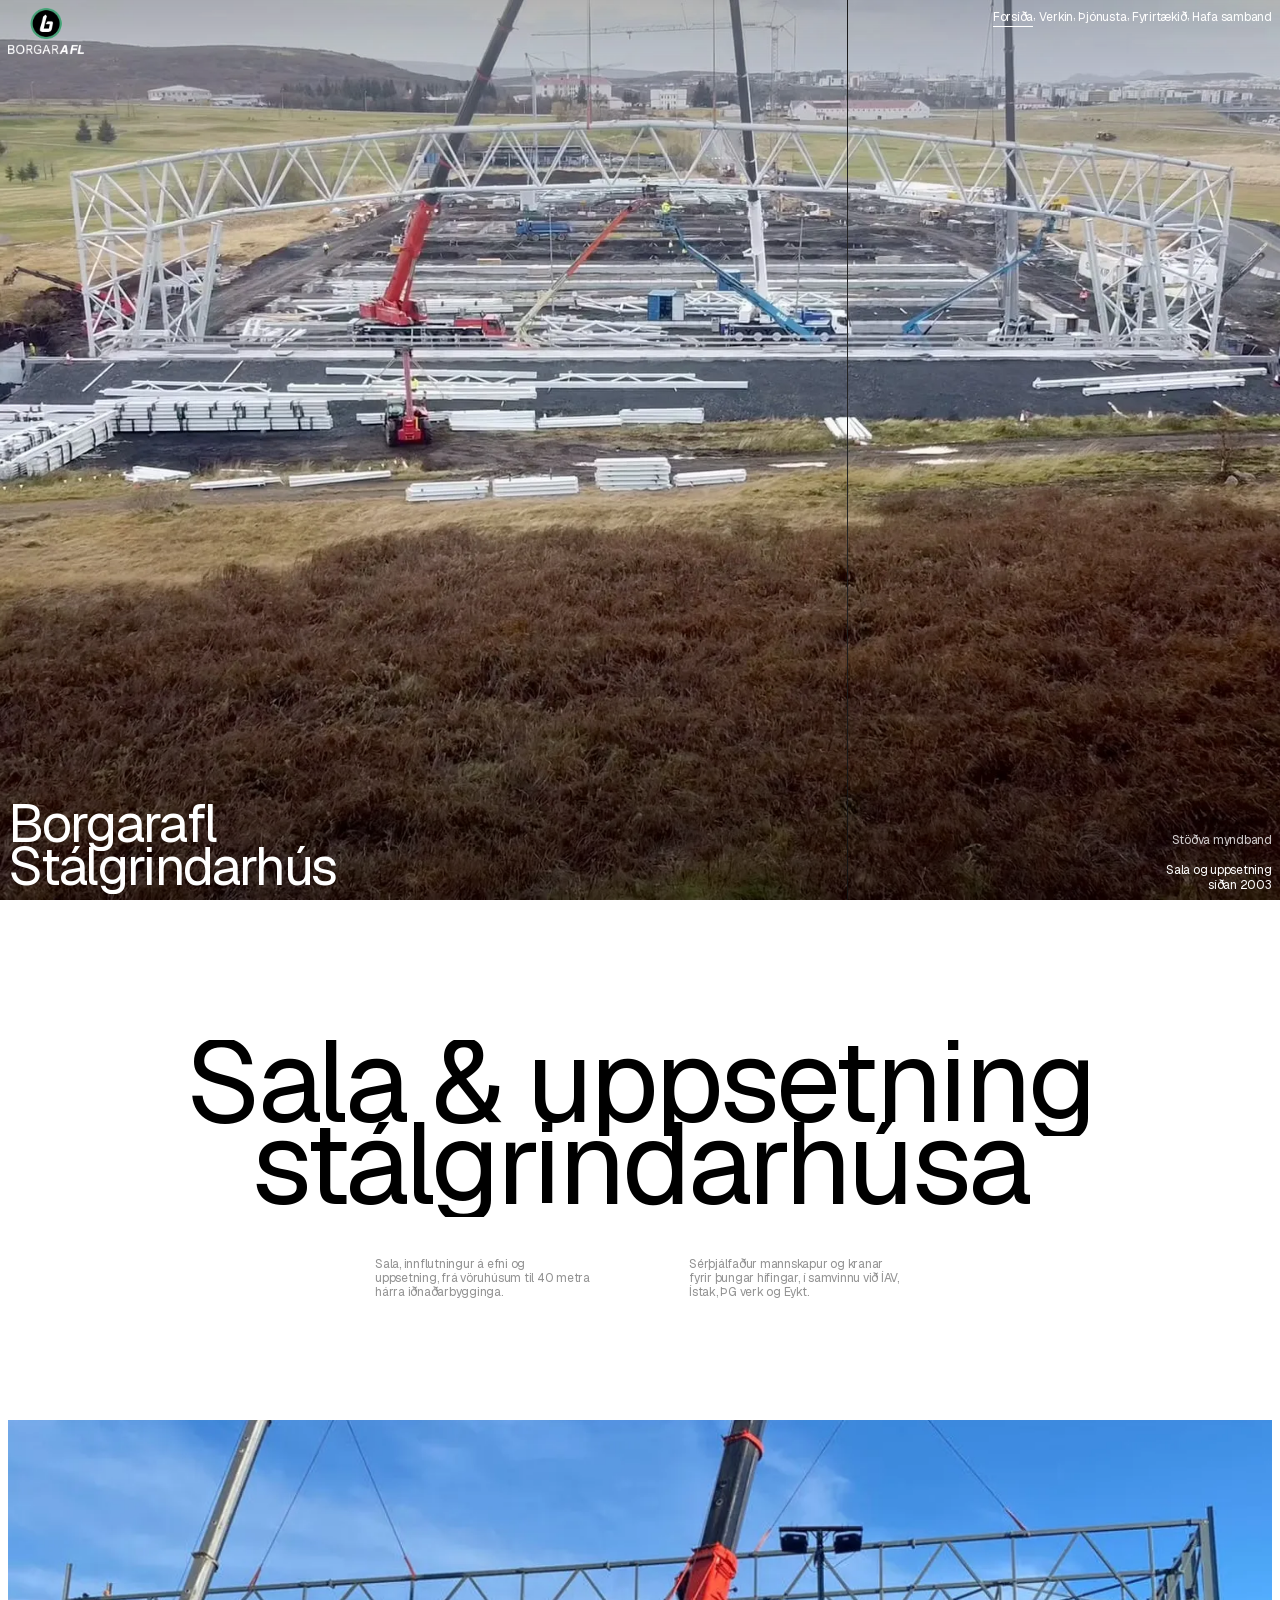
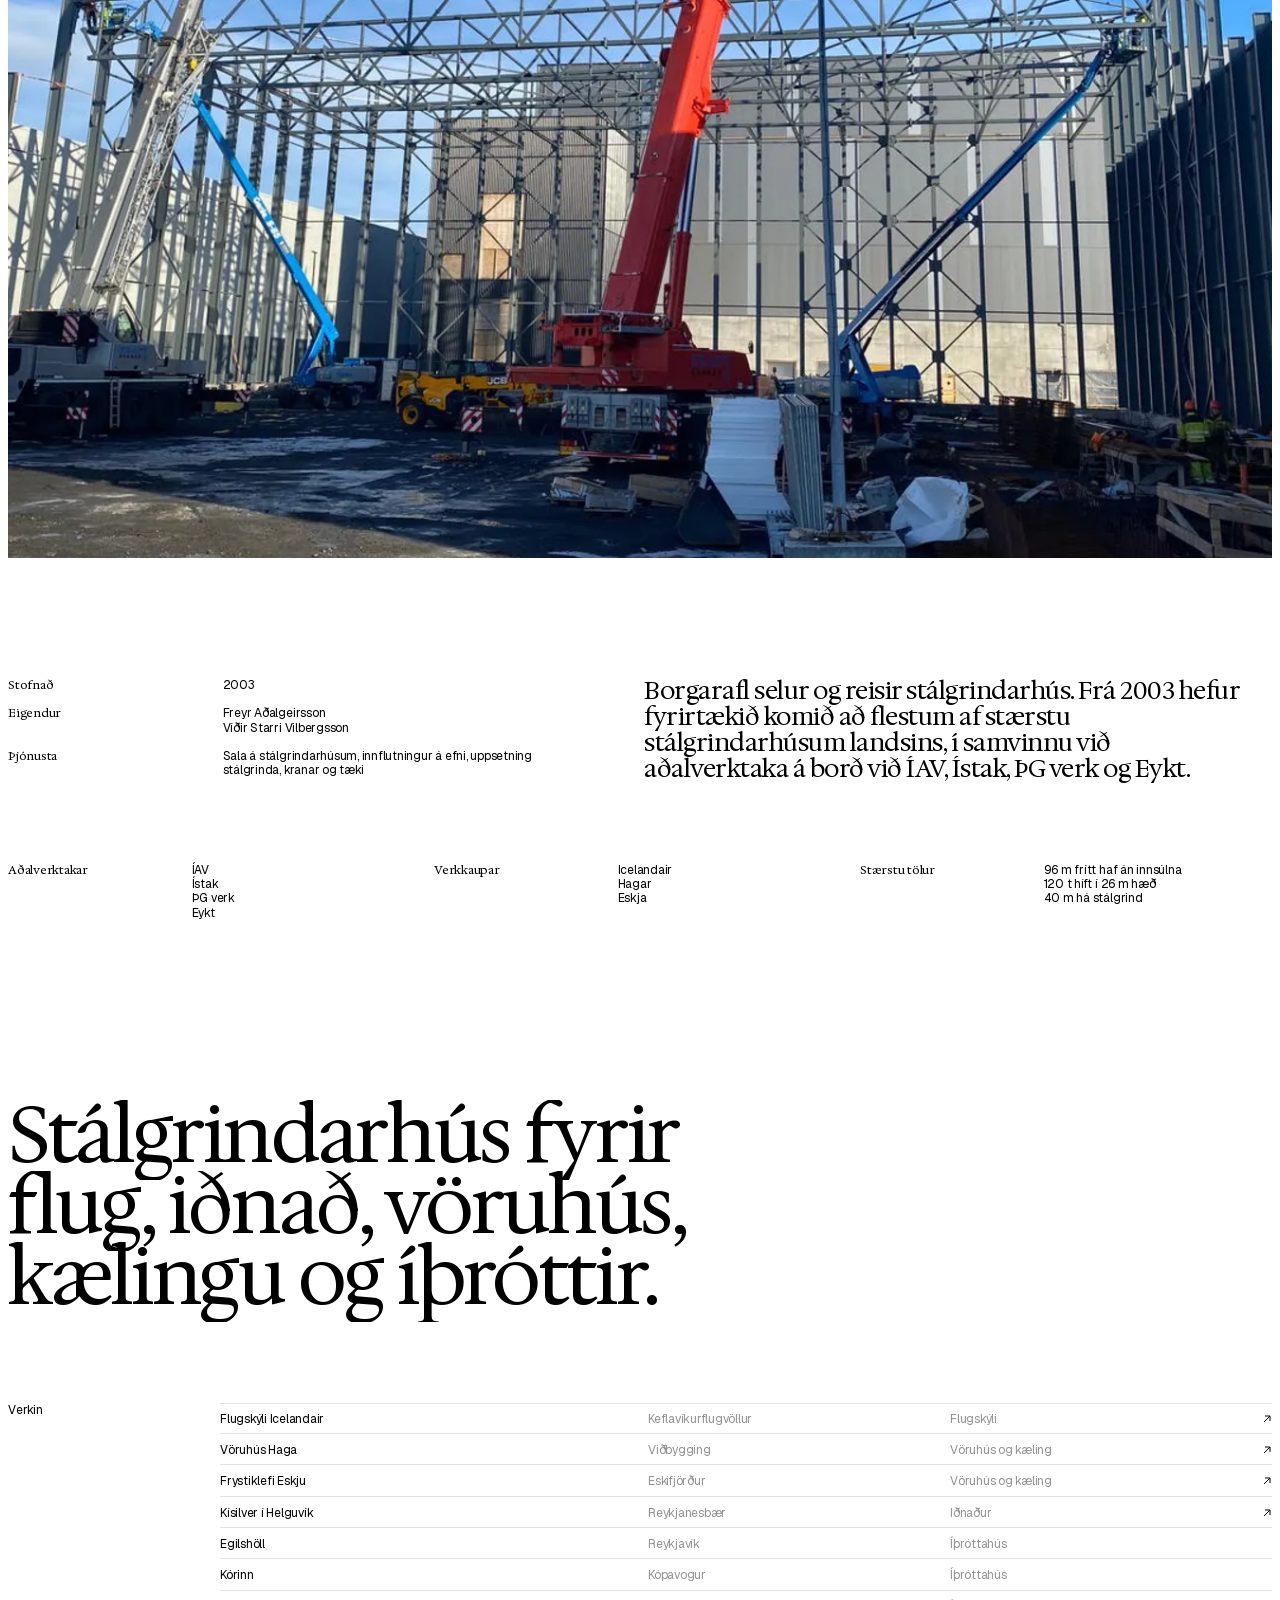
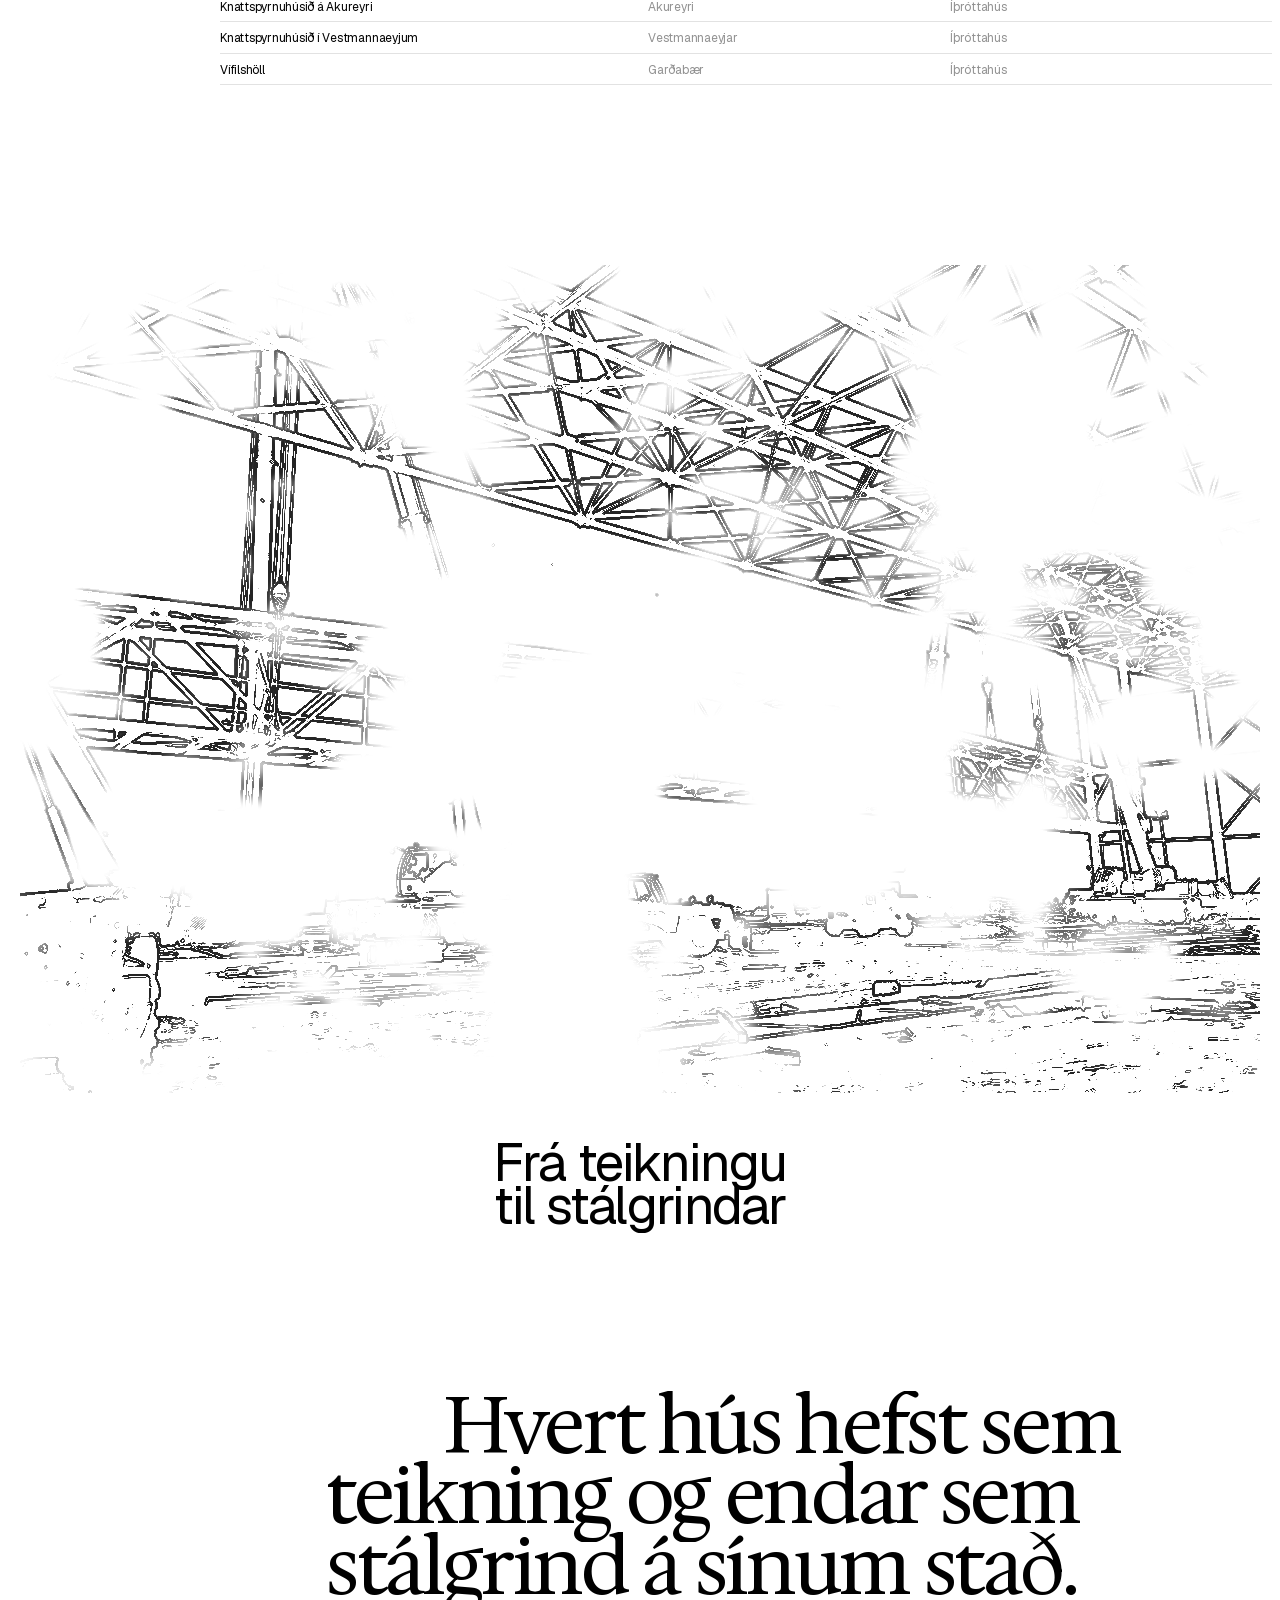
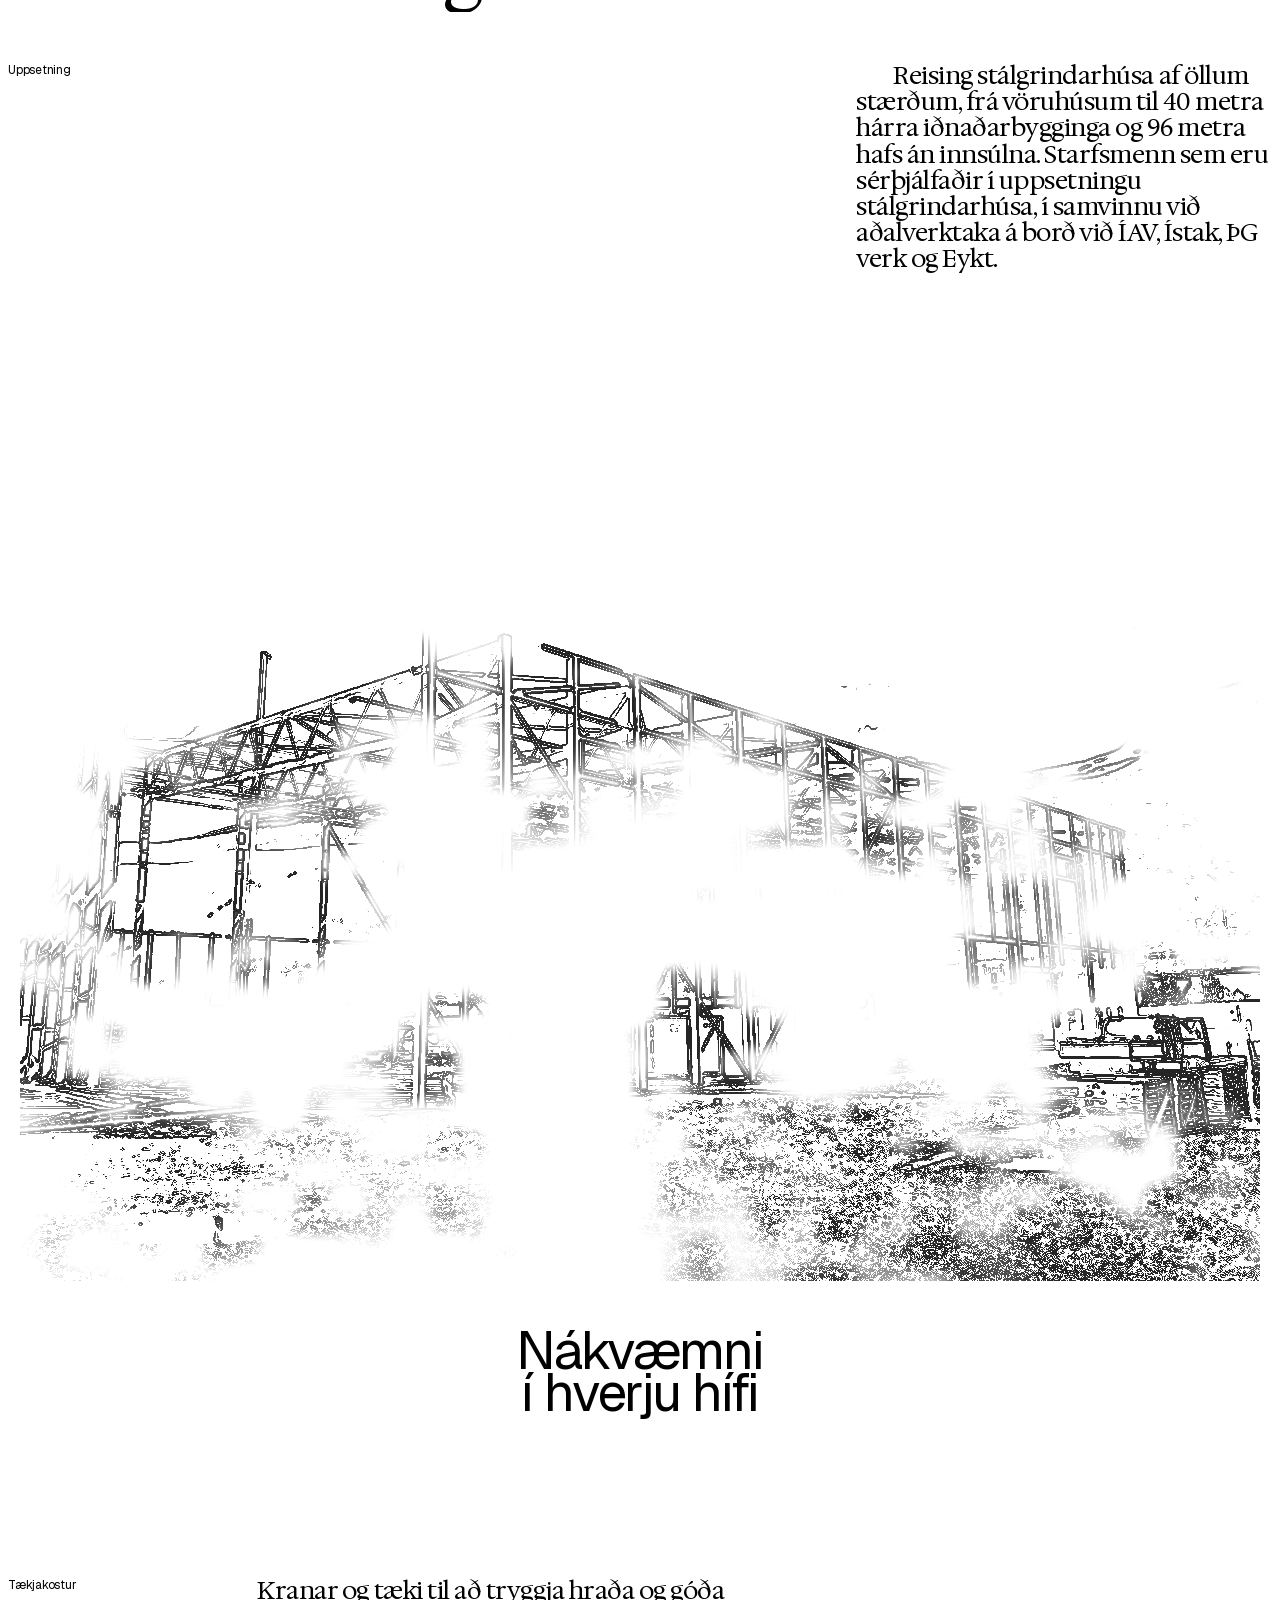
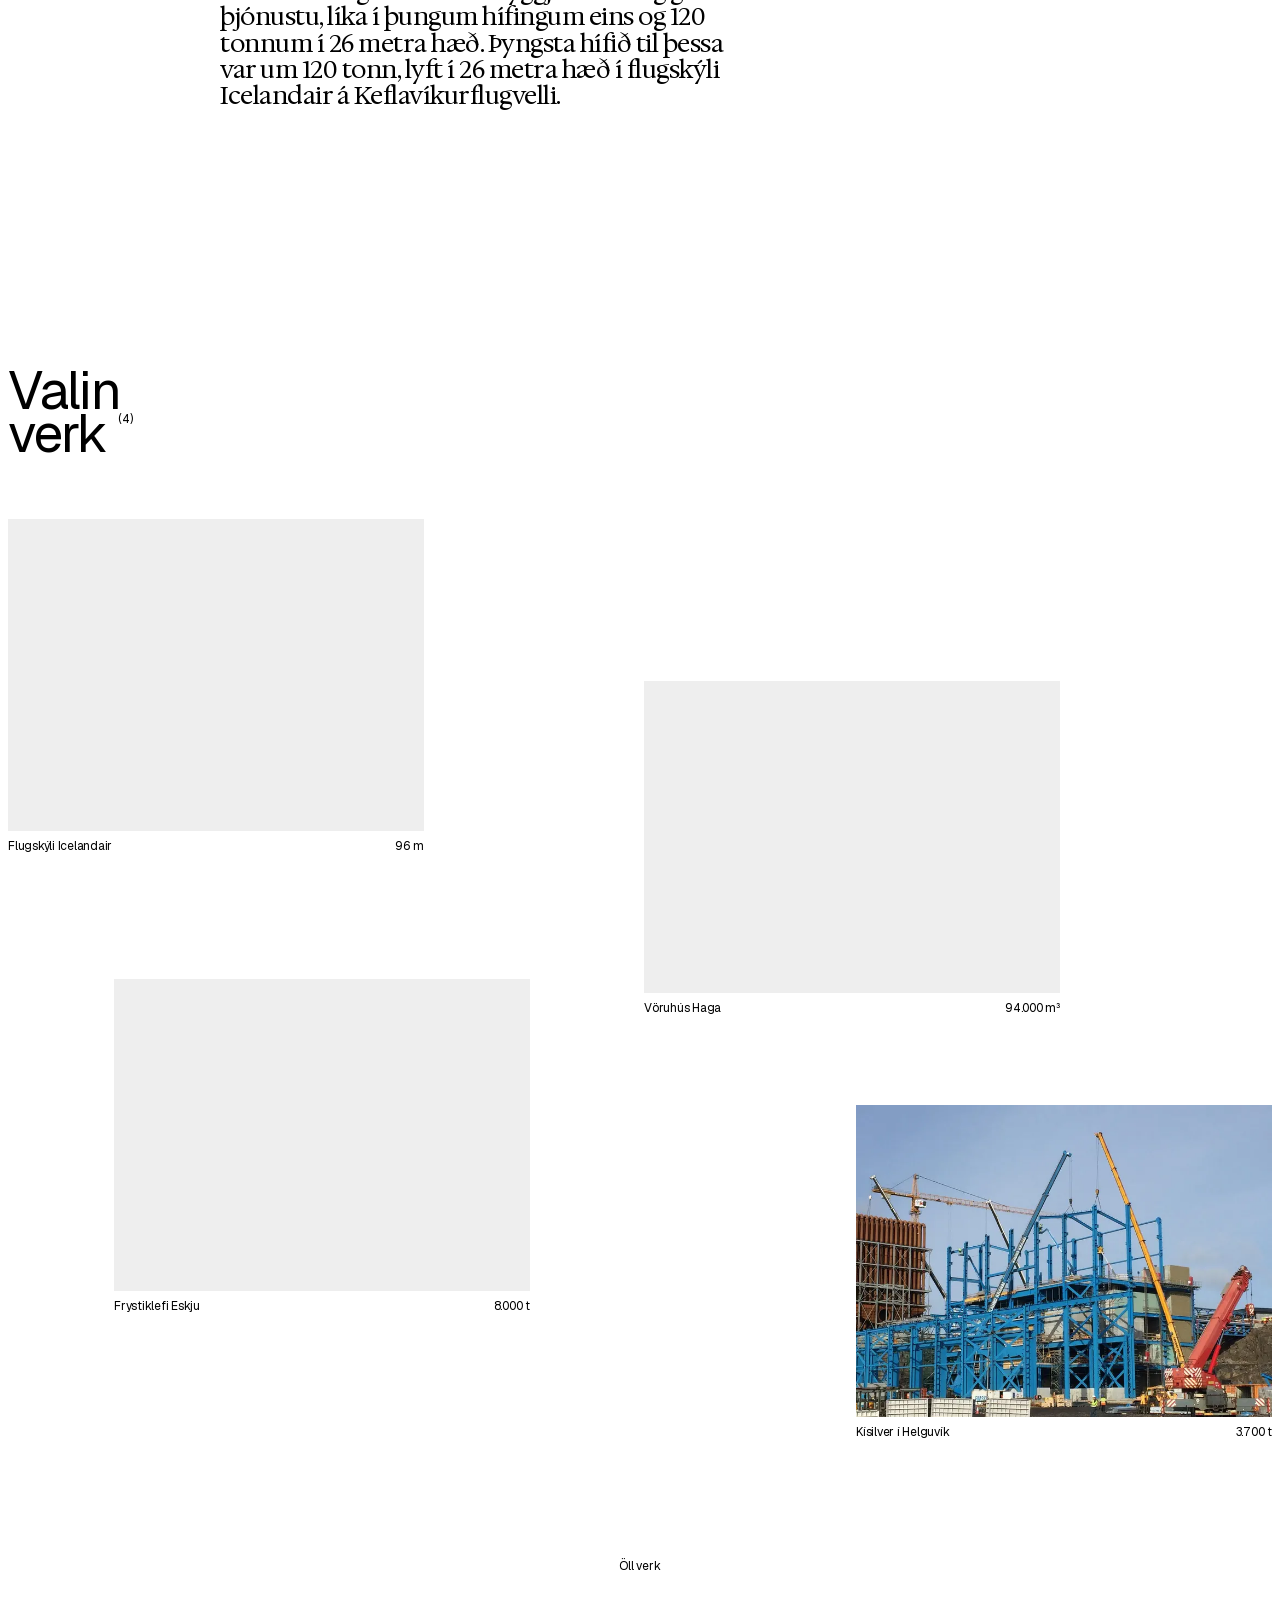
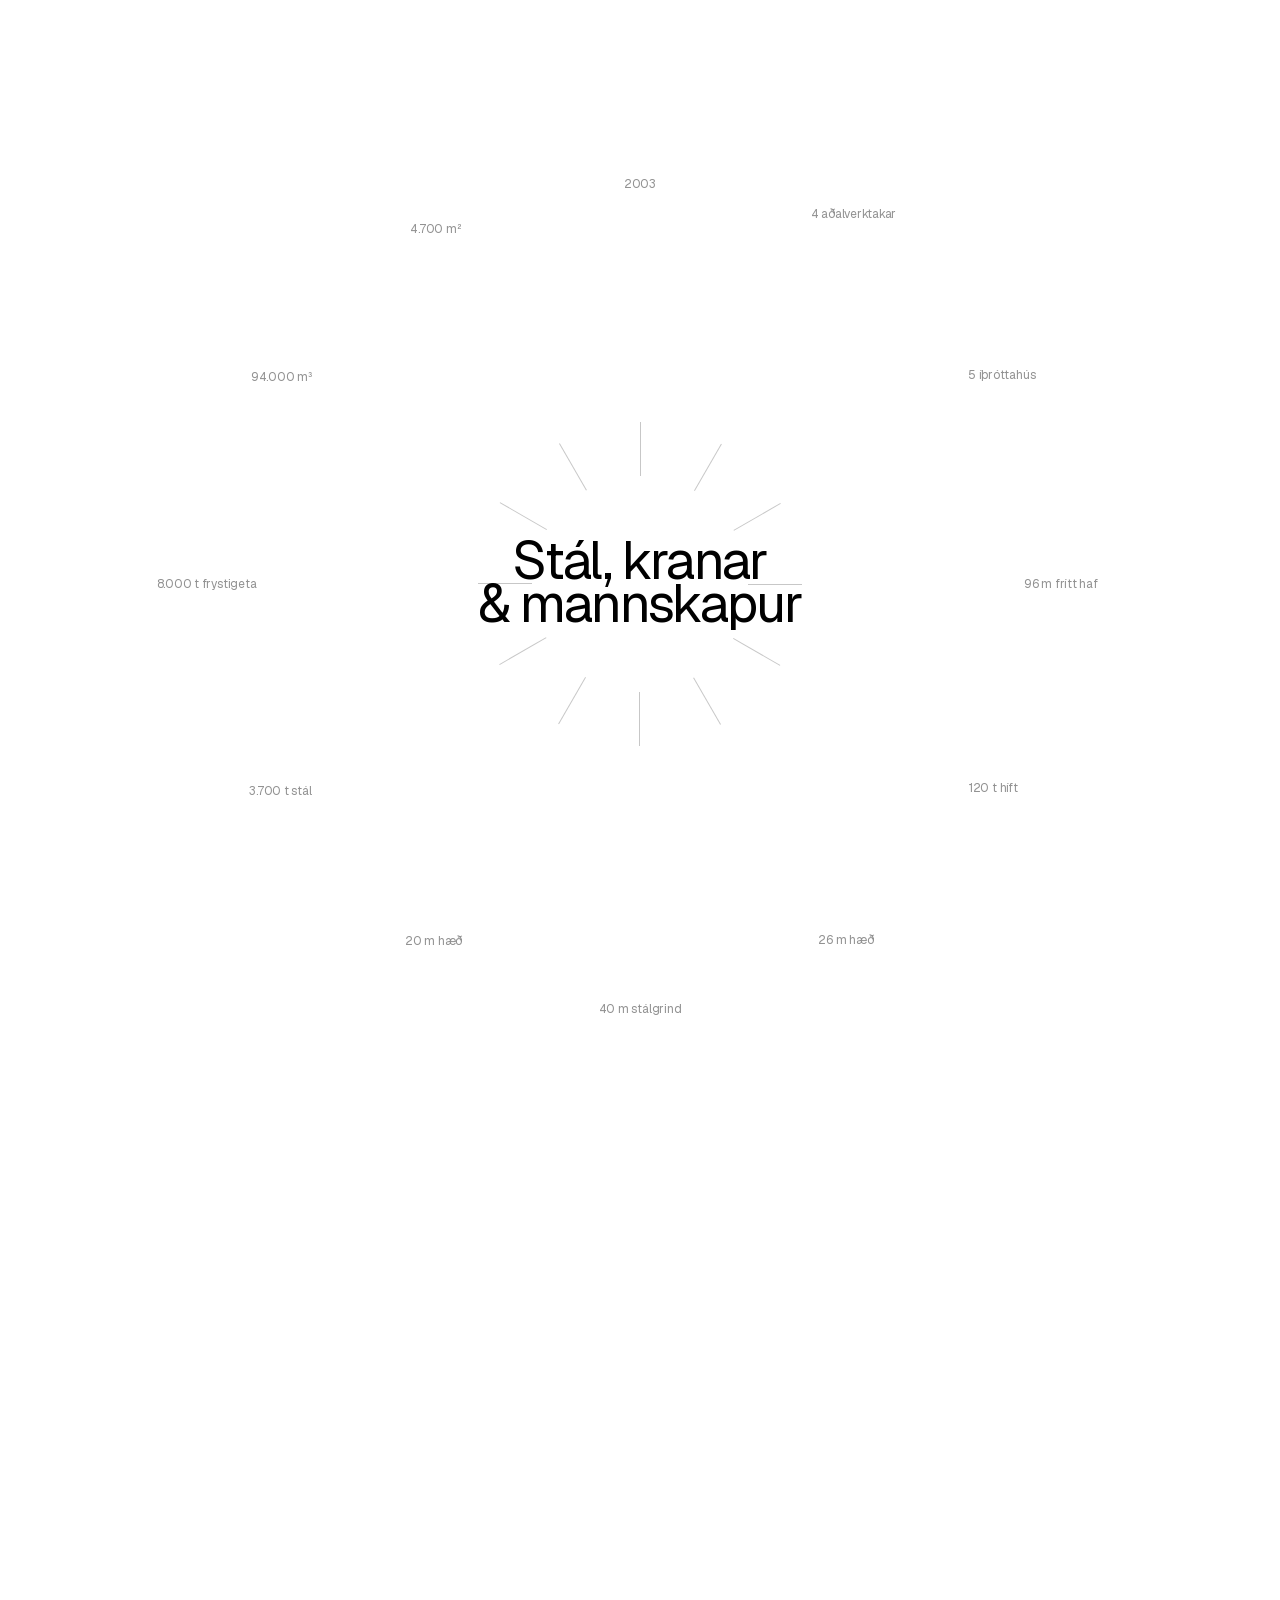
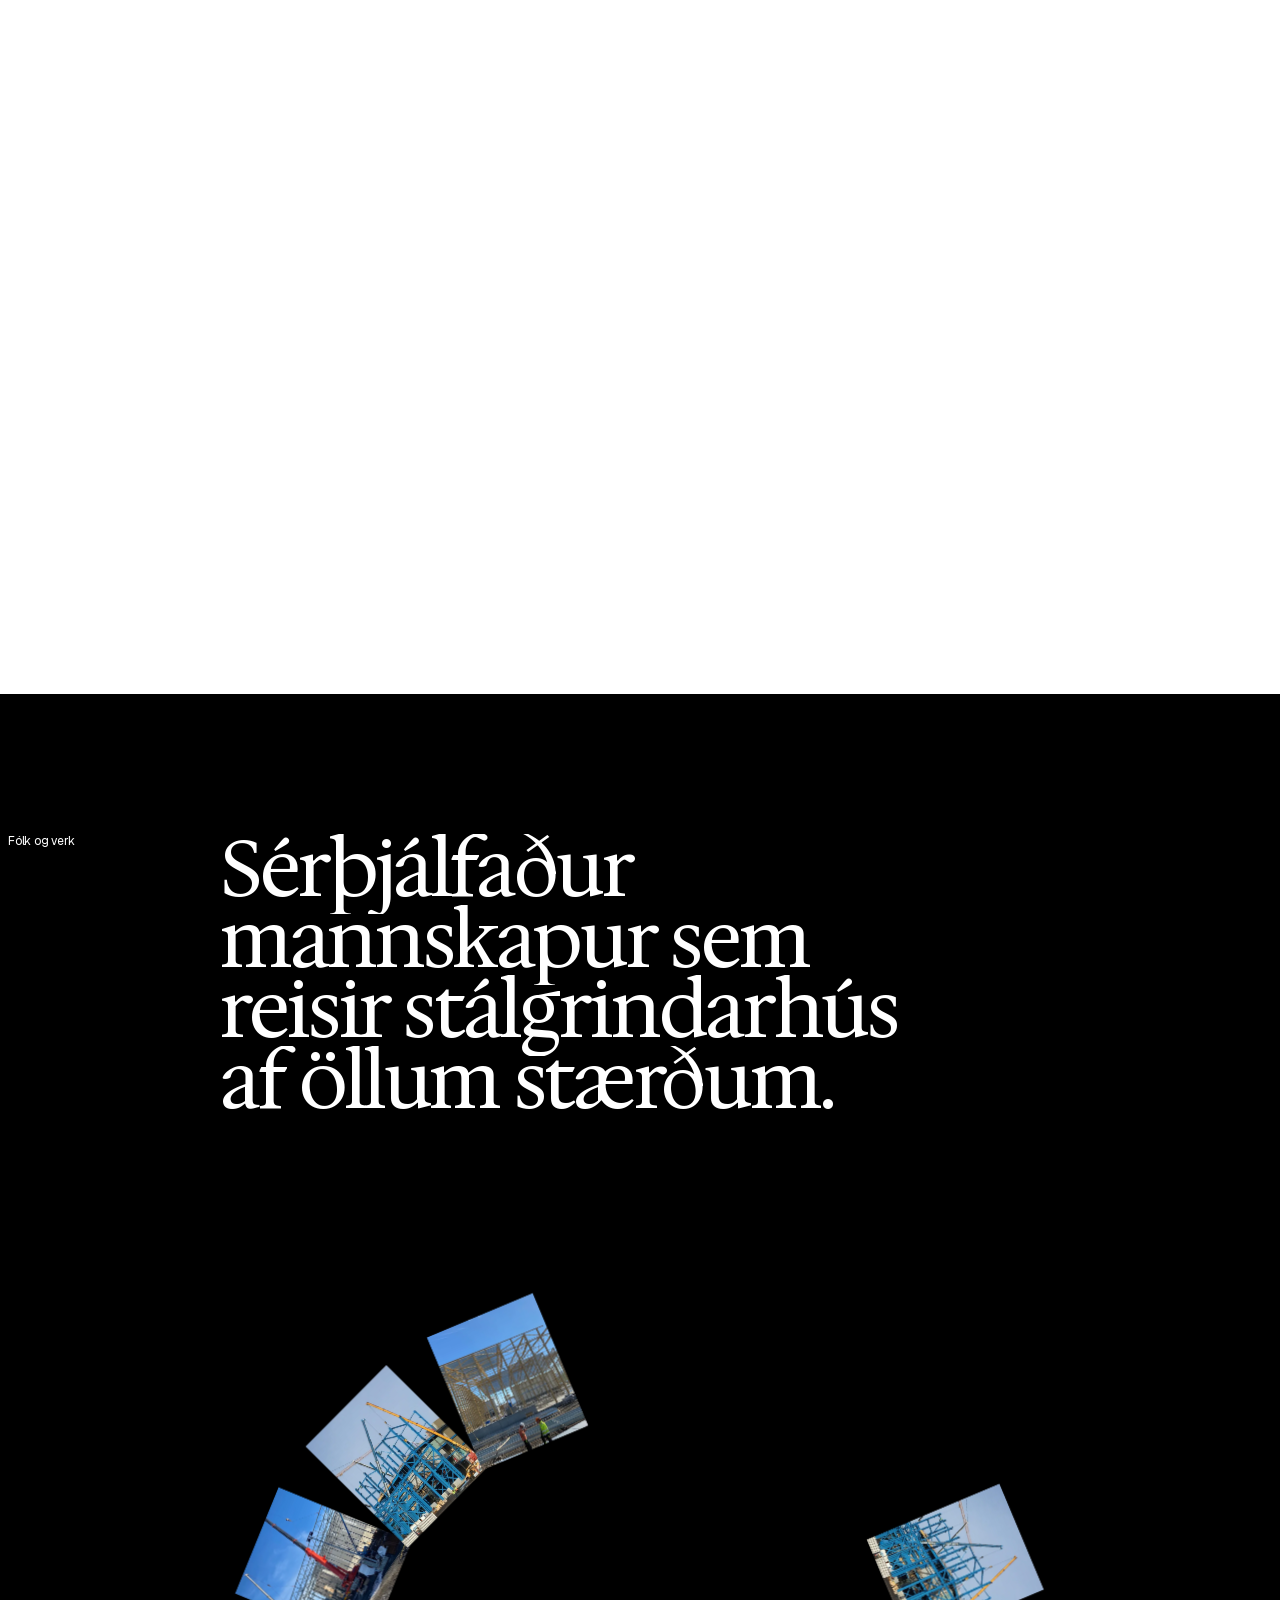
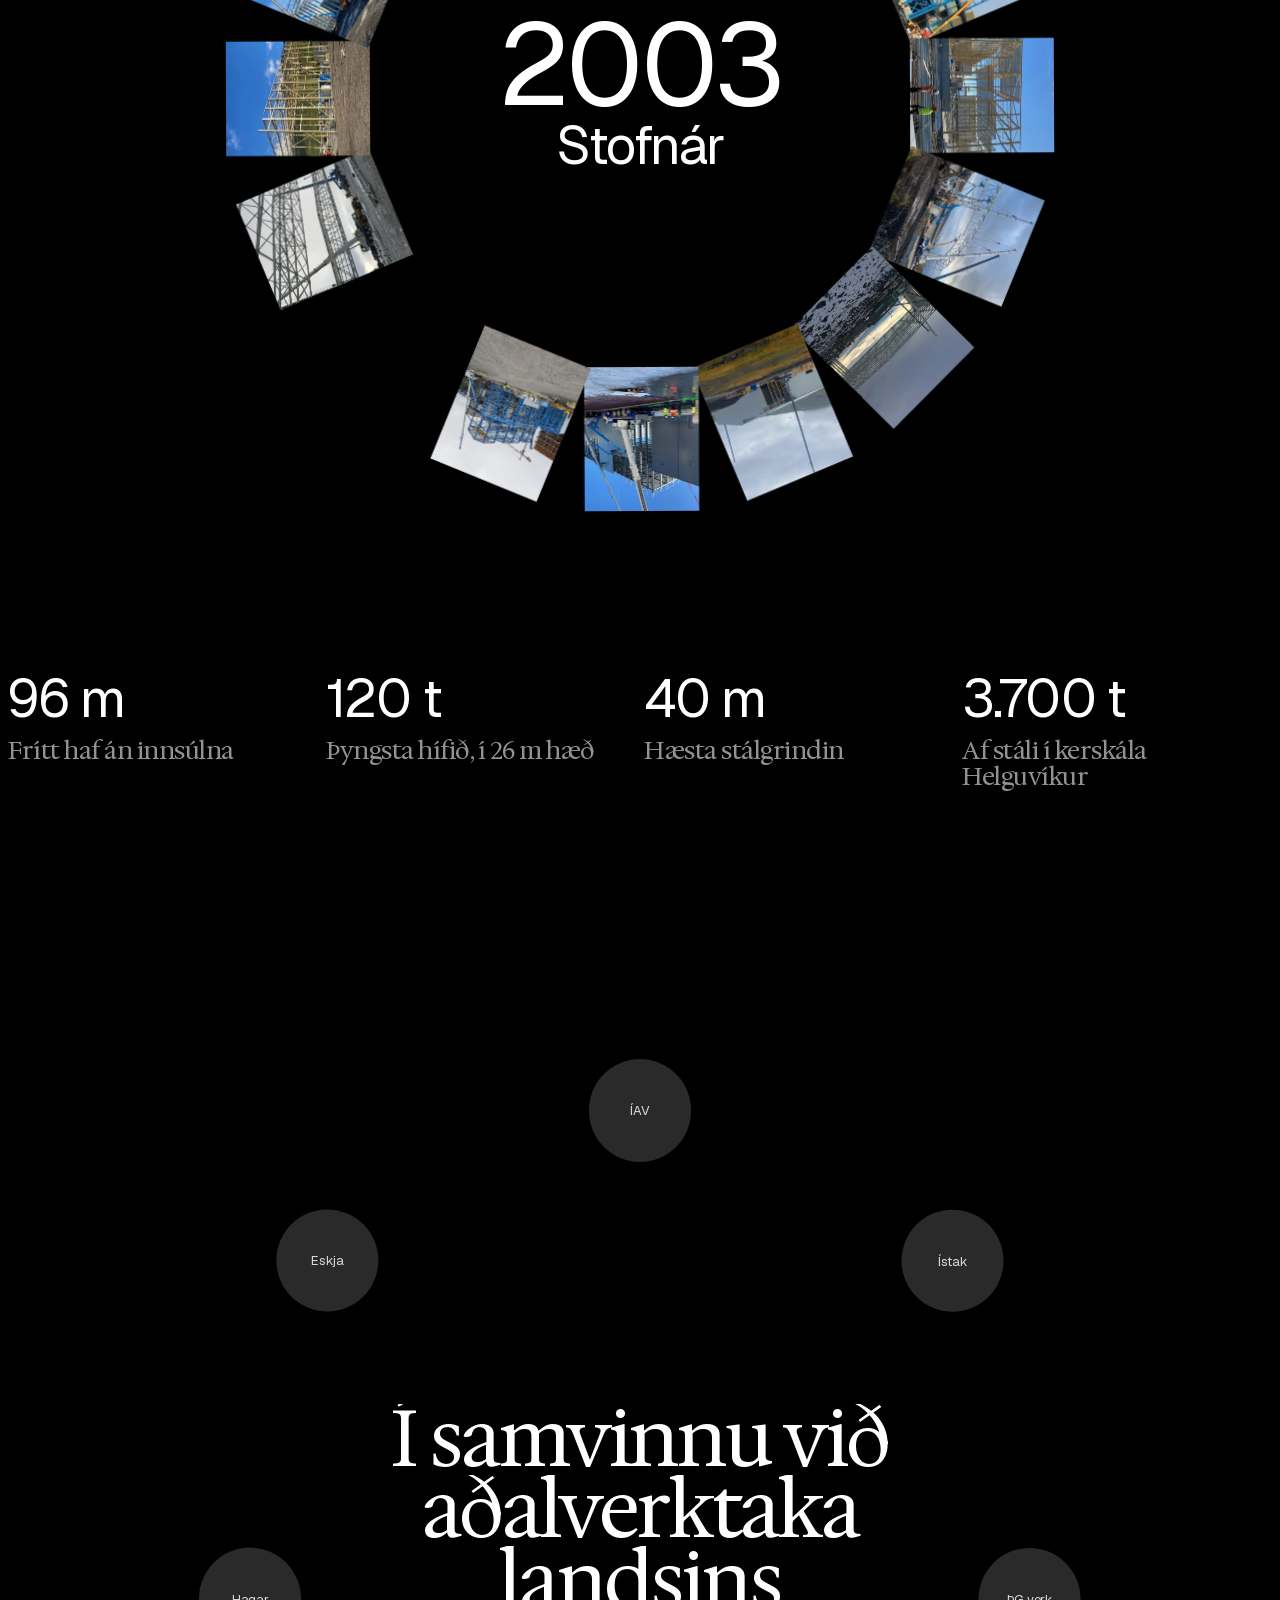
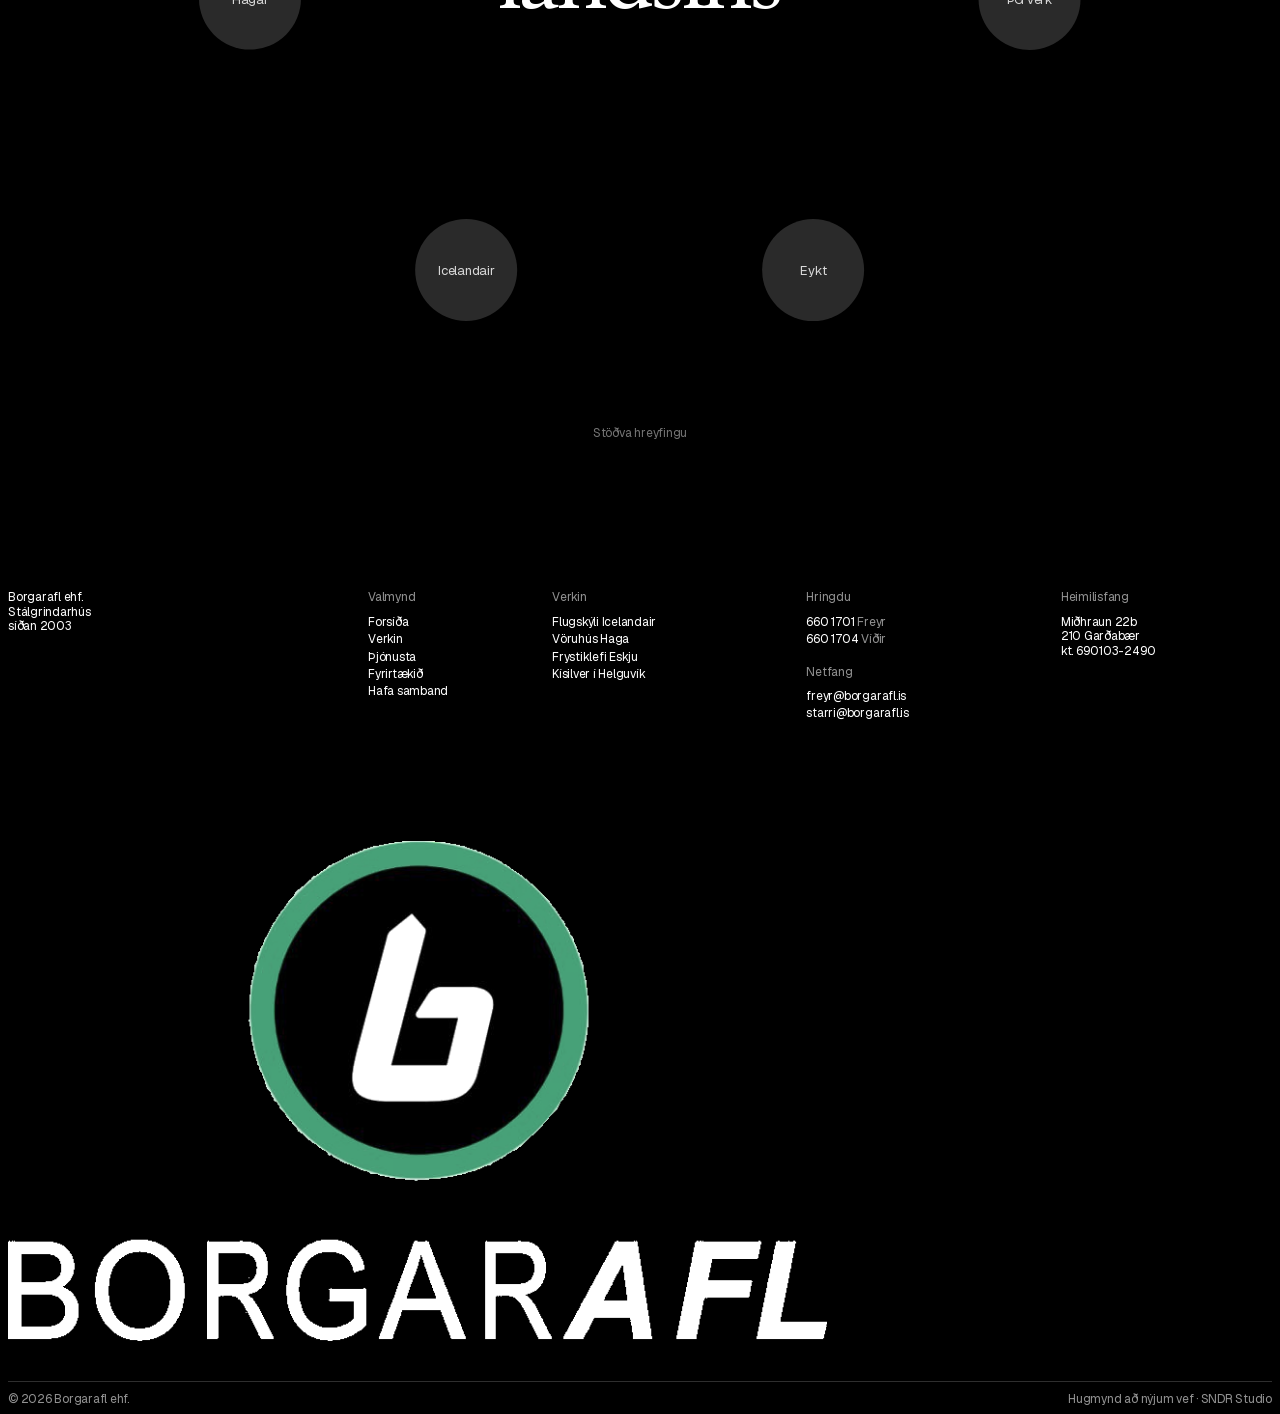
==== commit 28c59e75: "Deploy 686a626 (noindex preview)" ====
--- a/index.html
+++ b/index.html
@@ -15,7 +15,7 @@
 <script>var d=document.documentElement;d.classList.replace('no-js','js');if(!matchMedia('(prefers-reduced-motion: reduce)').matches){d.classList.add('from-wipe');try{if(!sessionStorage.getItem('bwipe'))d.classList.add('is-load')}catch(e){d.classList.add('is-load')}}</script>
 <script src="assets/vendor/focus-guard.js"></script>
 <link rel="stylesheet" href="assets/vendor/focus-guard.css">
-<link rel="stylesheet" href="assets/css/site.css?v=mwh8a9h1">
+<link rel="stylesheet" href="assets/css/site.css?v=mwh8wccn">
 </head>
 <body class="is-home">
 <a class="skip" href="#main">Fara í efni</a>
@@ -152,6 +152,6 @@
 <script src="assets/vendor/gsap.min.js" defer></script>
 <script src="assets/vendor/ScrollTrigger.min.js" defer></script>
 <script src="assets/vendor/lenis.min.js" defer></script>
-<script src="assets/js/main.js?v=mwh8a9h1" defer></script>
+<script src="assets/js/main.js?v=mwh8wccn" defer></script>
 </body>
 </html>
--- a/assets/css/site.css
+++ b/assets/css/site.css
@@ -67,7 +67,6 @@
 .hdr.on-dark { color: var(--wh); }
 .hdr.on-dark .brand_full .l-light { display: block; }
 .hdr.on-dark .brand_full .l-dark { display: none; }
-.nav { color: #fff; mix-blend-mode: difference; }
 .nav ul { display: flex; flex-wrap: wrap; justify-content: flex-end; }
 .nav li { display: flex; }
 .nav .cm { margin-right: .3em; }
@@ -222,7 +221,7 @@
 .wpage_list ul { grid-column: 1 / 13; }
 .row-img .row_in { grid-template-columns: 120px 2fr 1.4fr 1.4fr 1fr 20px; padding: 6px 0; }
 .row_th { display: block; width: 120px; aspect-ratio: 4 / 3; overflow: hidden; background: var(--gr); }
-.row_th-none { background: var(--gr); }
+.row_th-none { background: none; }
 .wpage_earlier { display: grid; grid-template-columns: repeat(12, 1fr); gap: var(--m); margin-top: 160px; }
 .wpage_earlier .lbl { grid-column: 1 / 3; }
 .wpage_earlier .t-serif-l { grid-column: 3 / 9; }
@@ -348,8 +347,8 @@
   .wk_cap { flex-direction: column; gap: 3px; }
   .works_all { margin-top: 70px; }
   .radial { height: 200vh; }
-  .rl { width: 40vmin; }
-  .rl i { left: 9vmin; }
+  .rl { width: 25vmin; }
+  .rl i { left: 6vmin; }
   .rl b { font-size: 10px; }
   .ring { padding: 100px var(--m) 110px; }
   .ring_stage { height: 112vmin; }
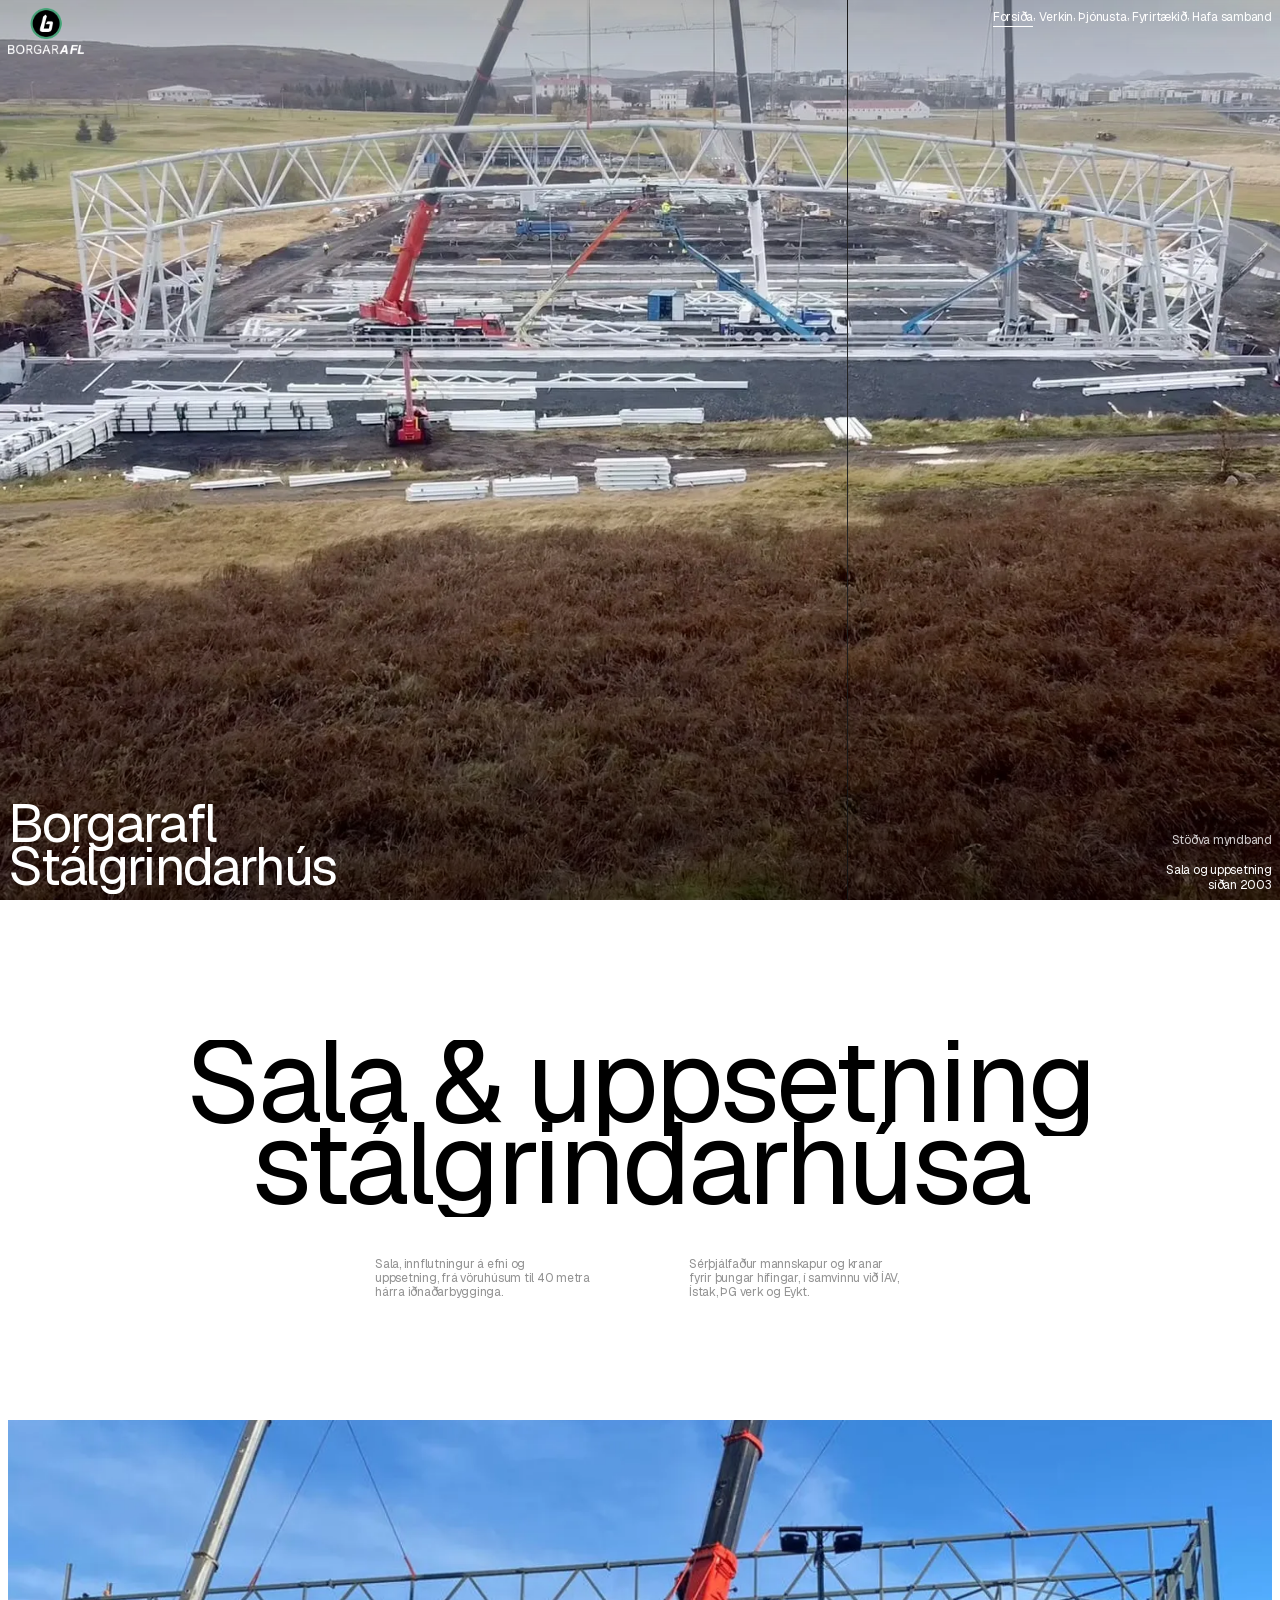
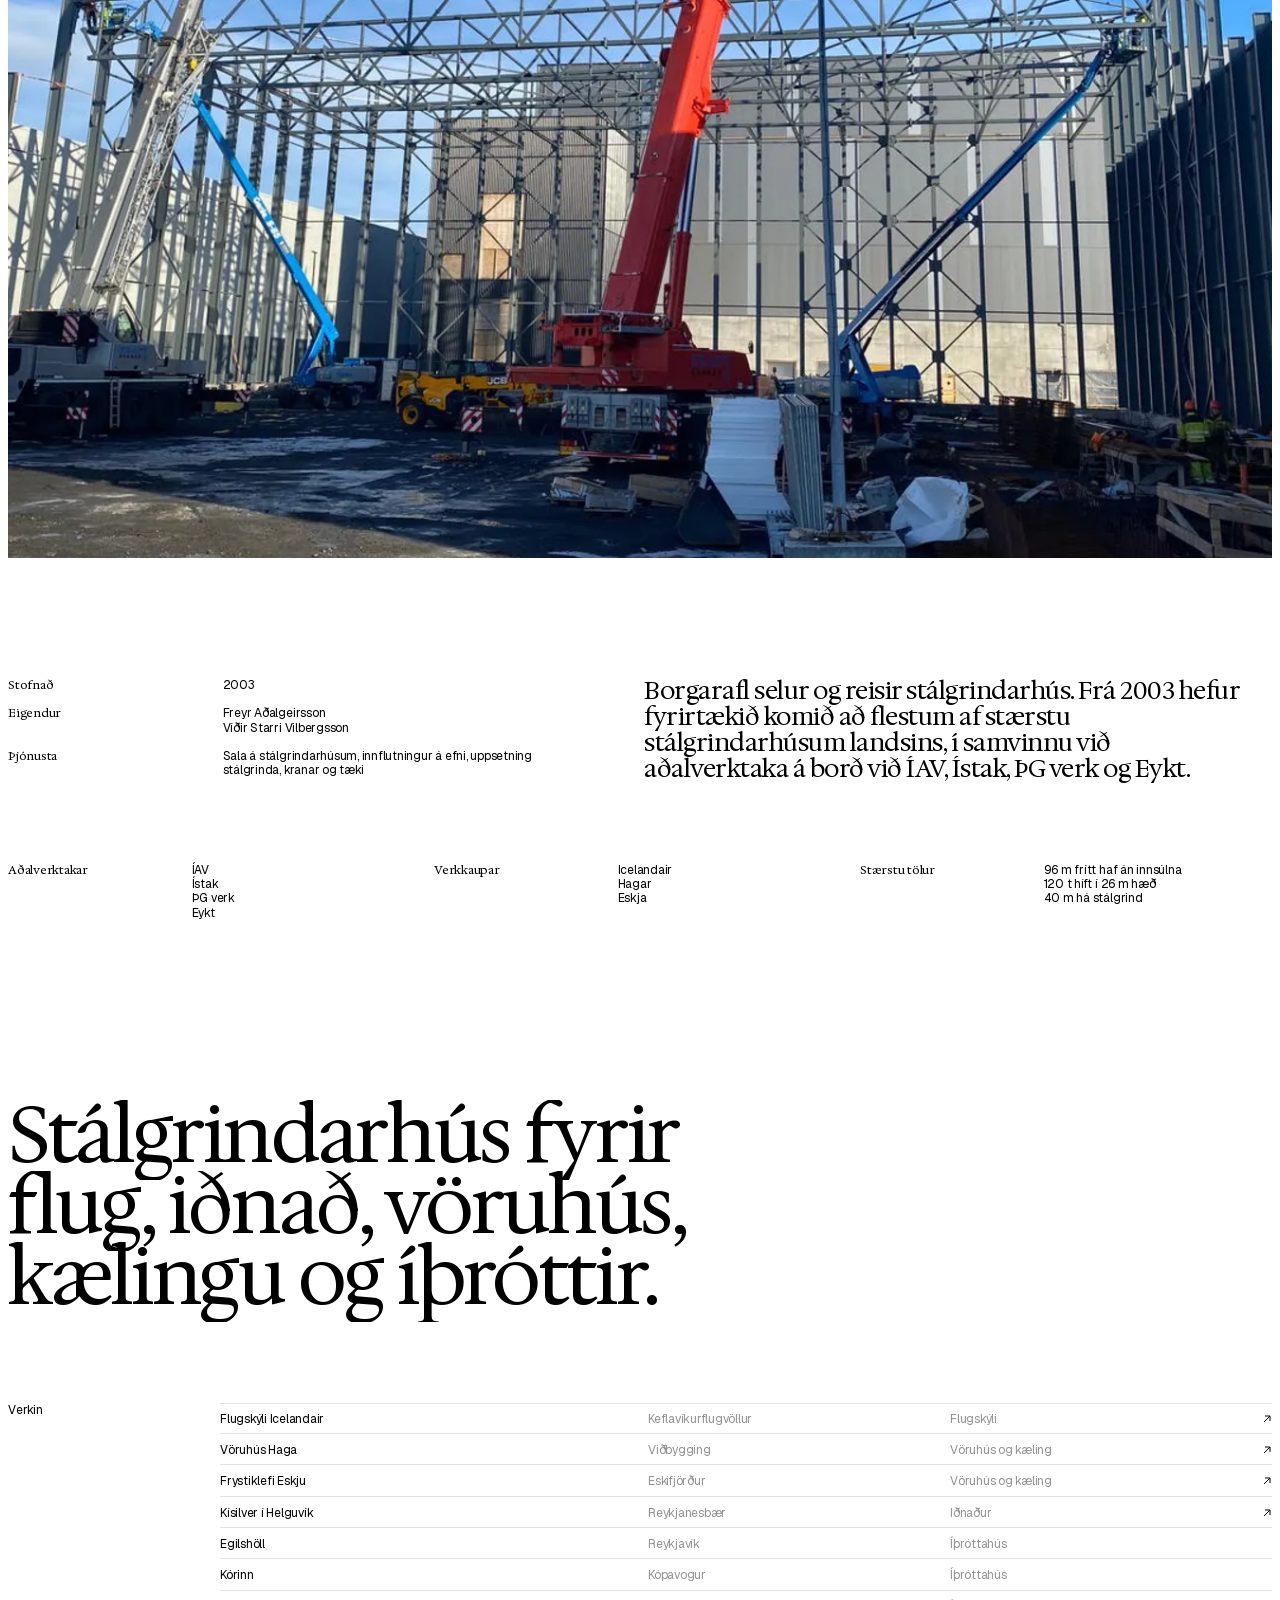
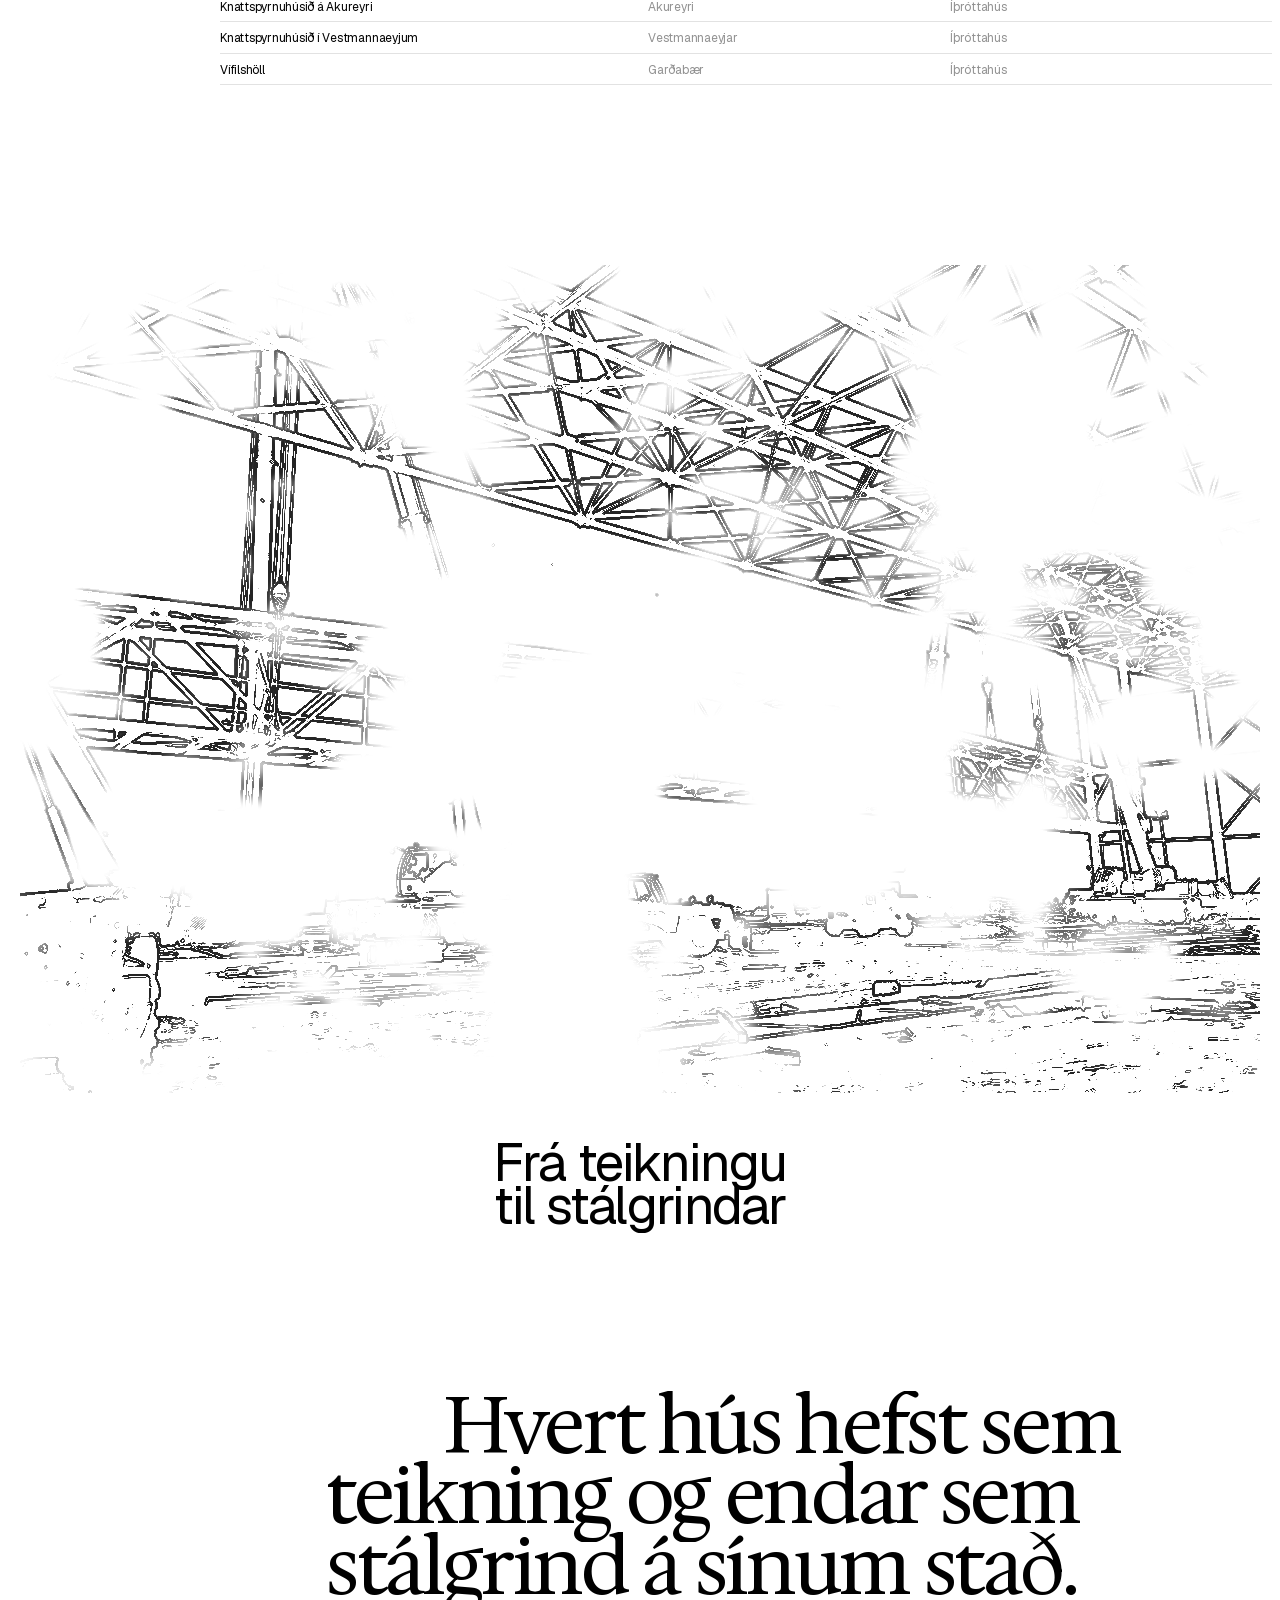
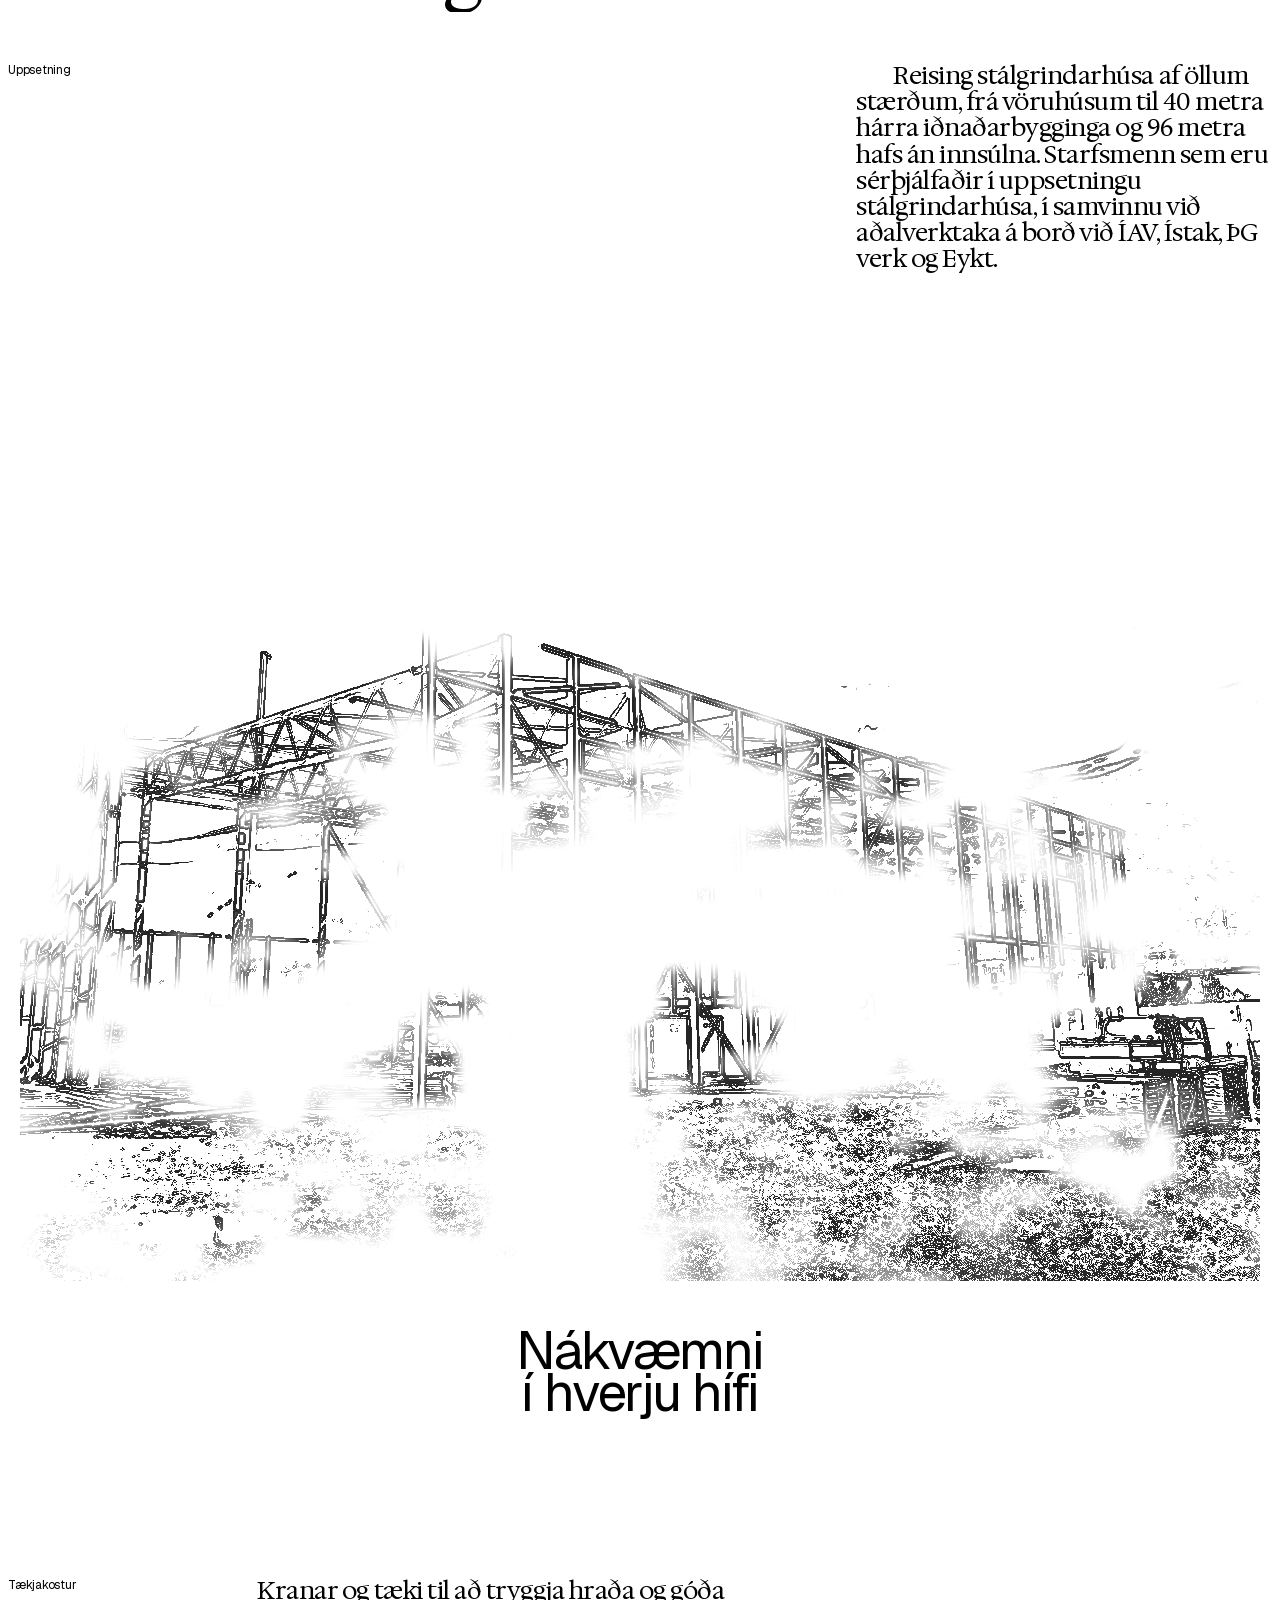
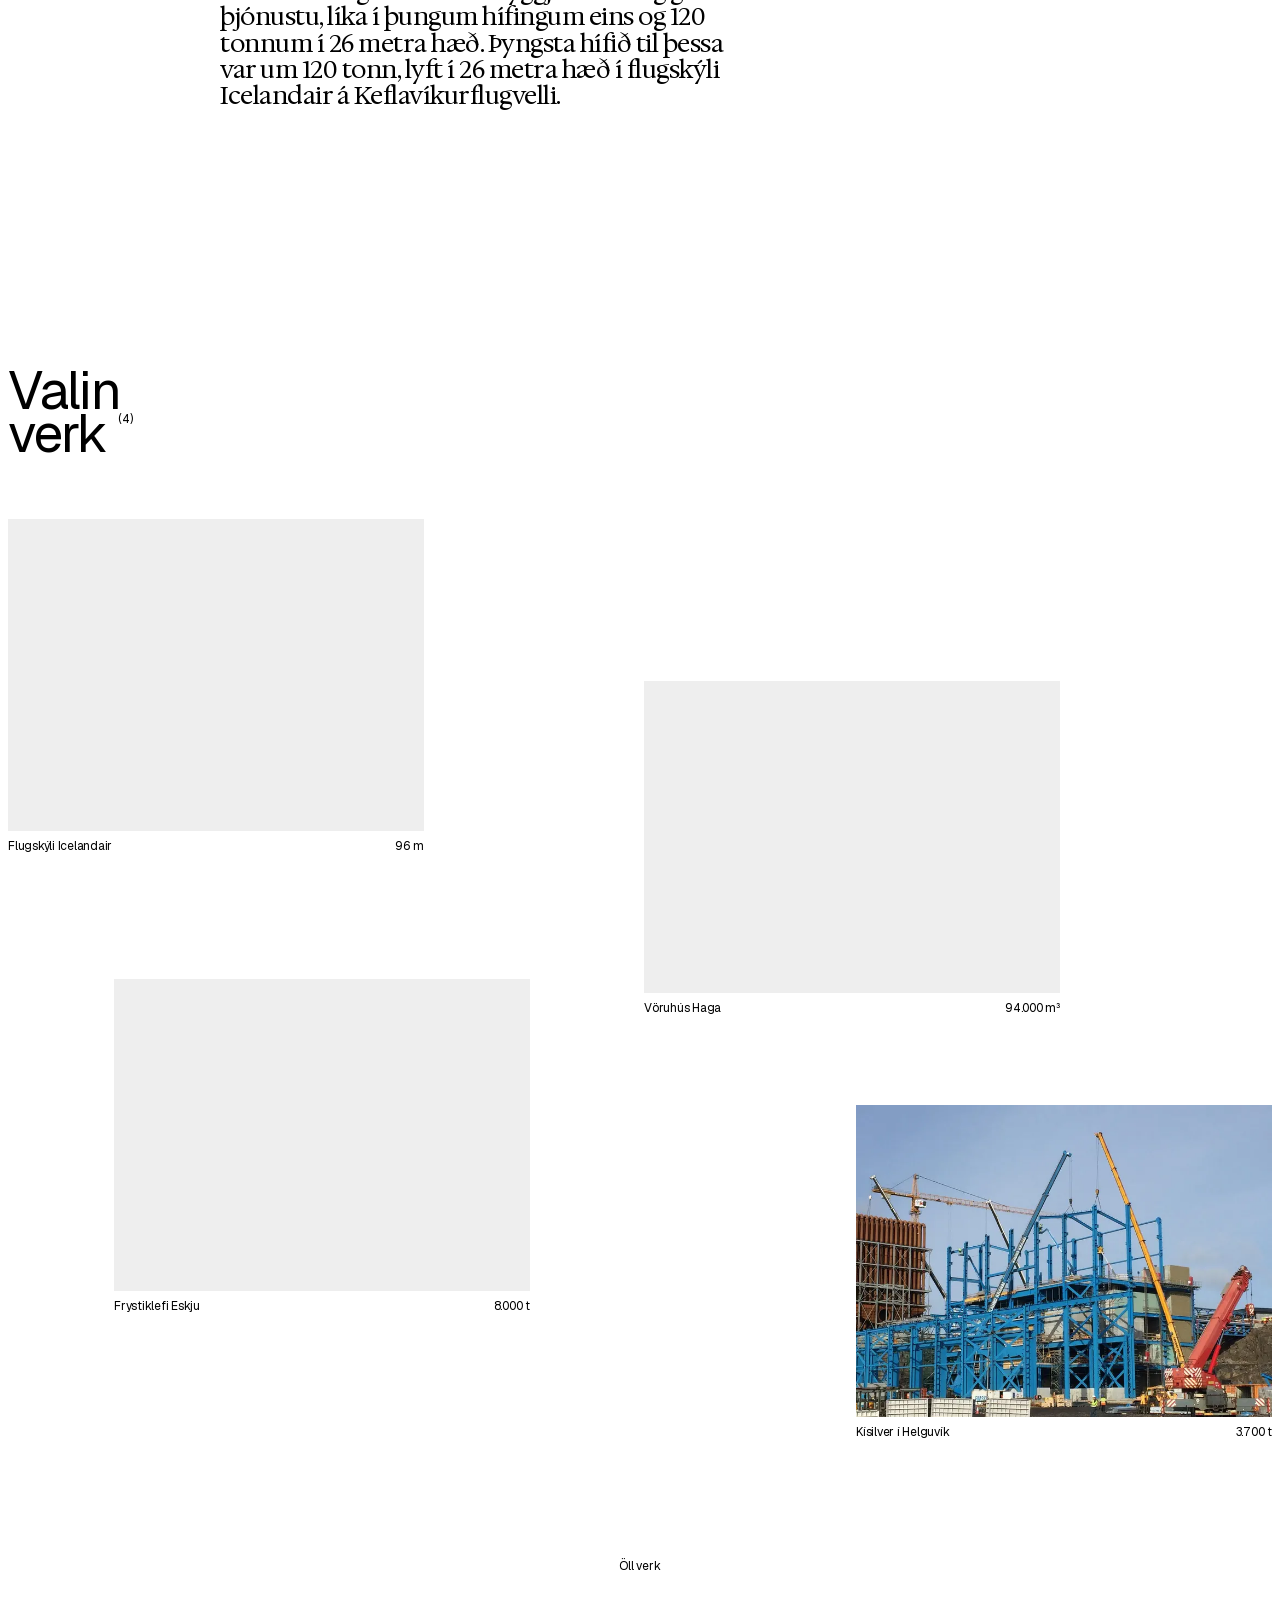
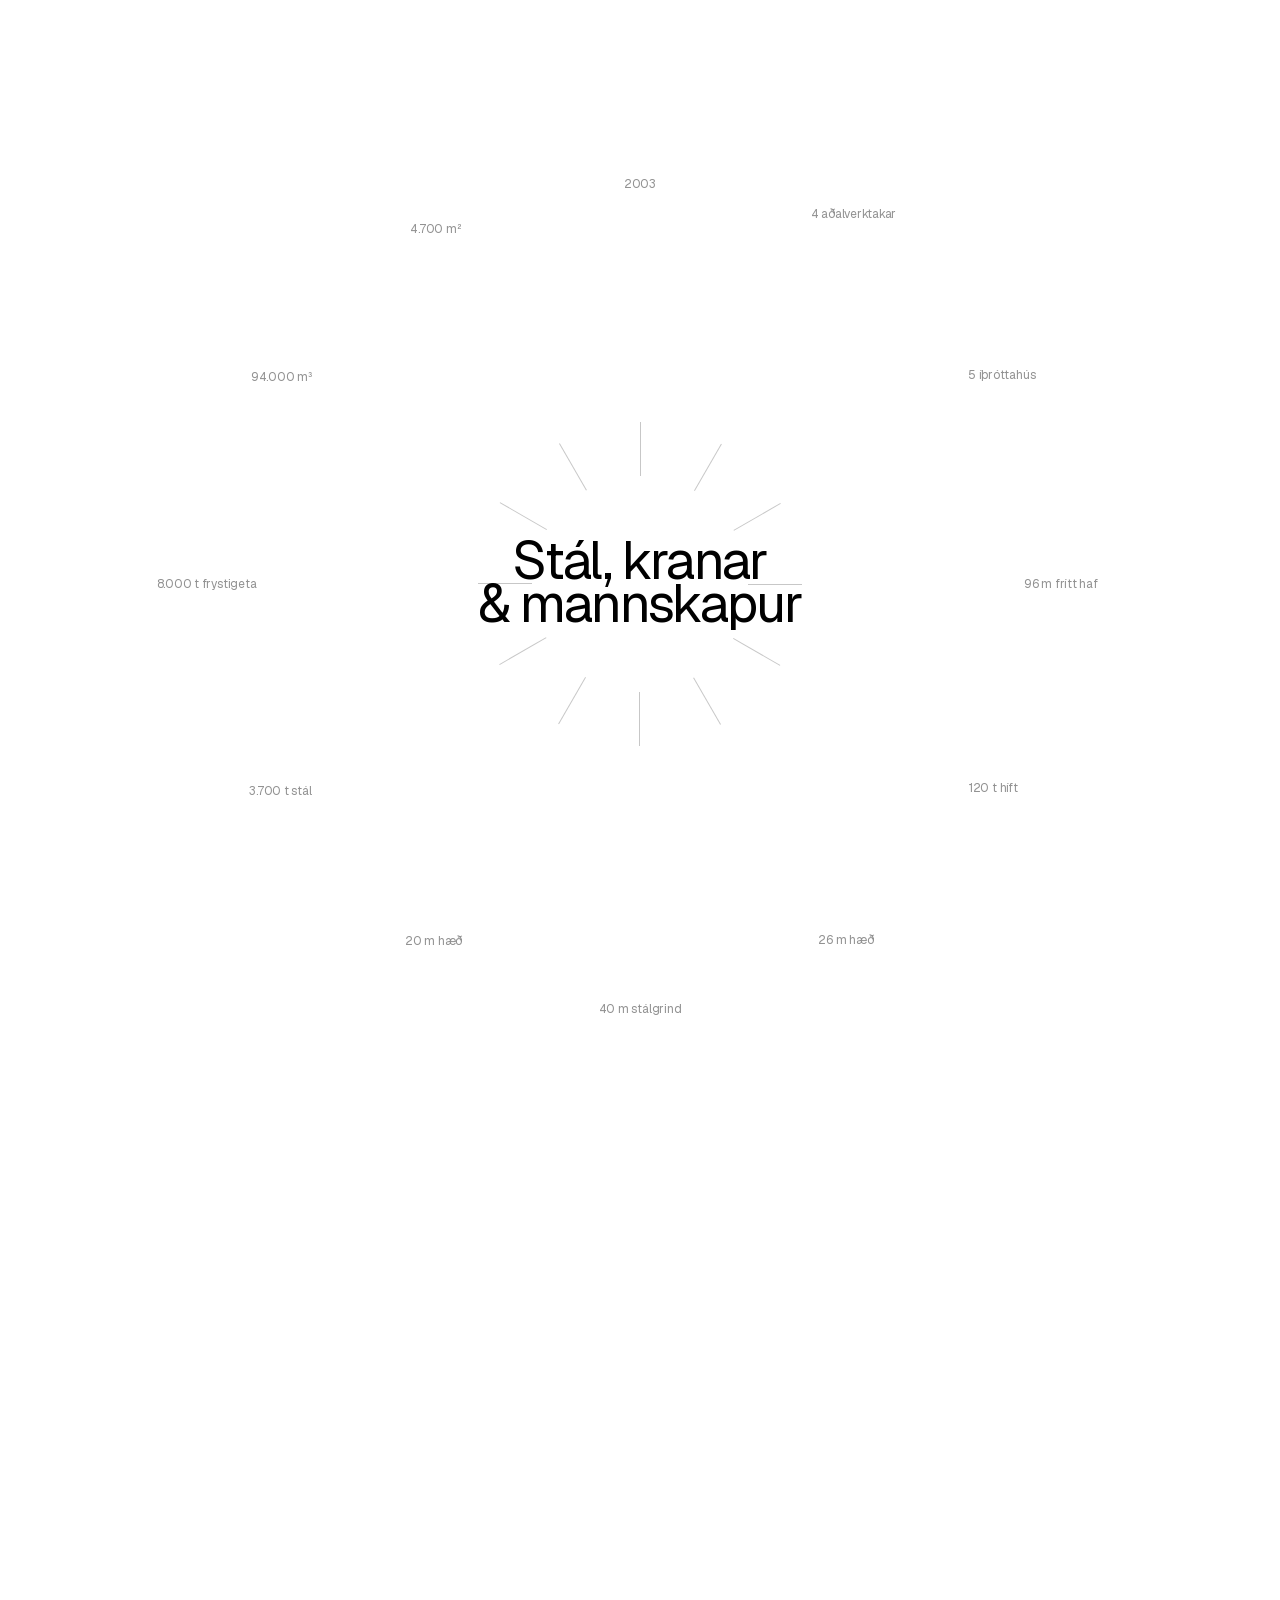
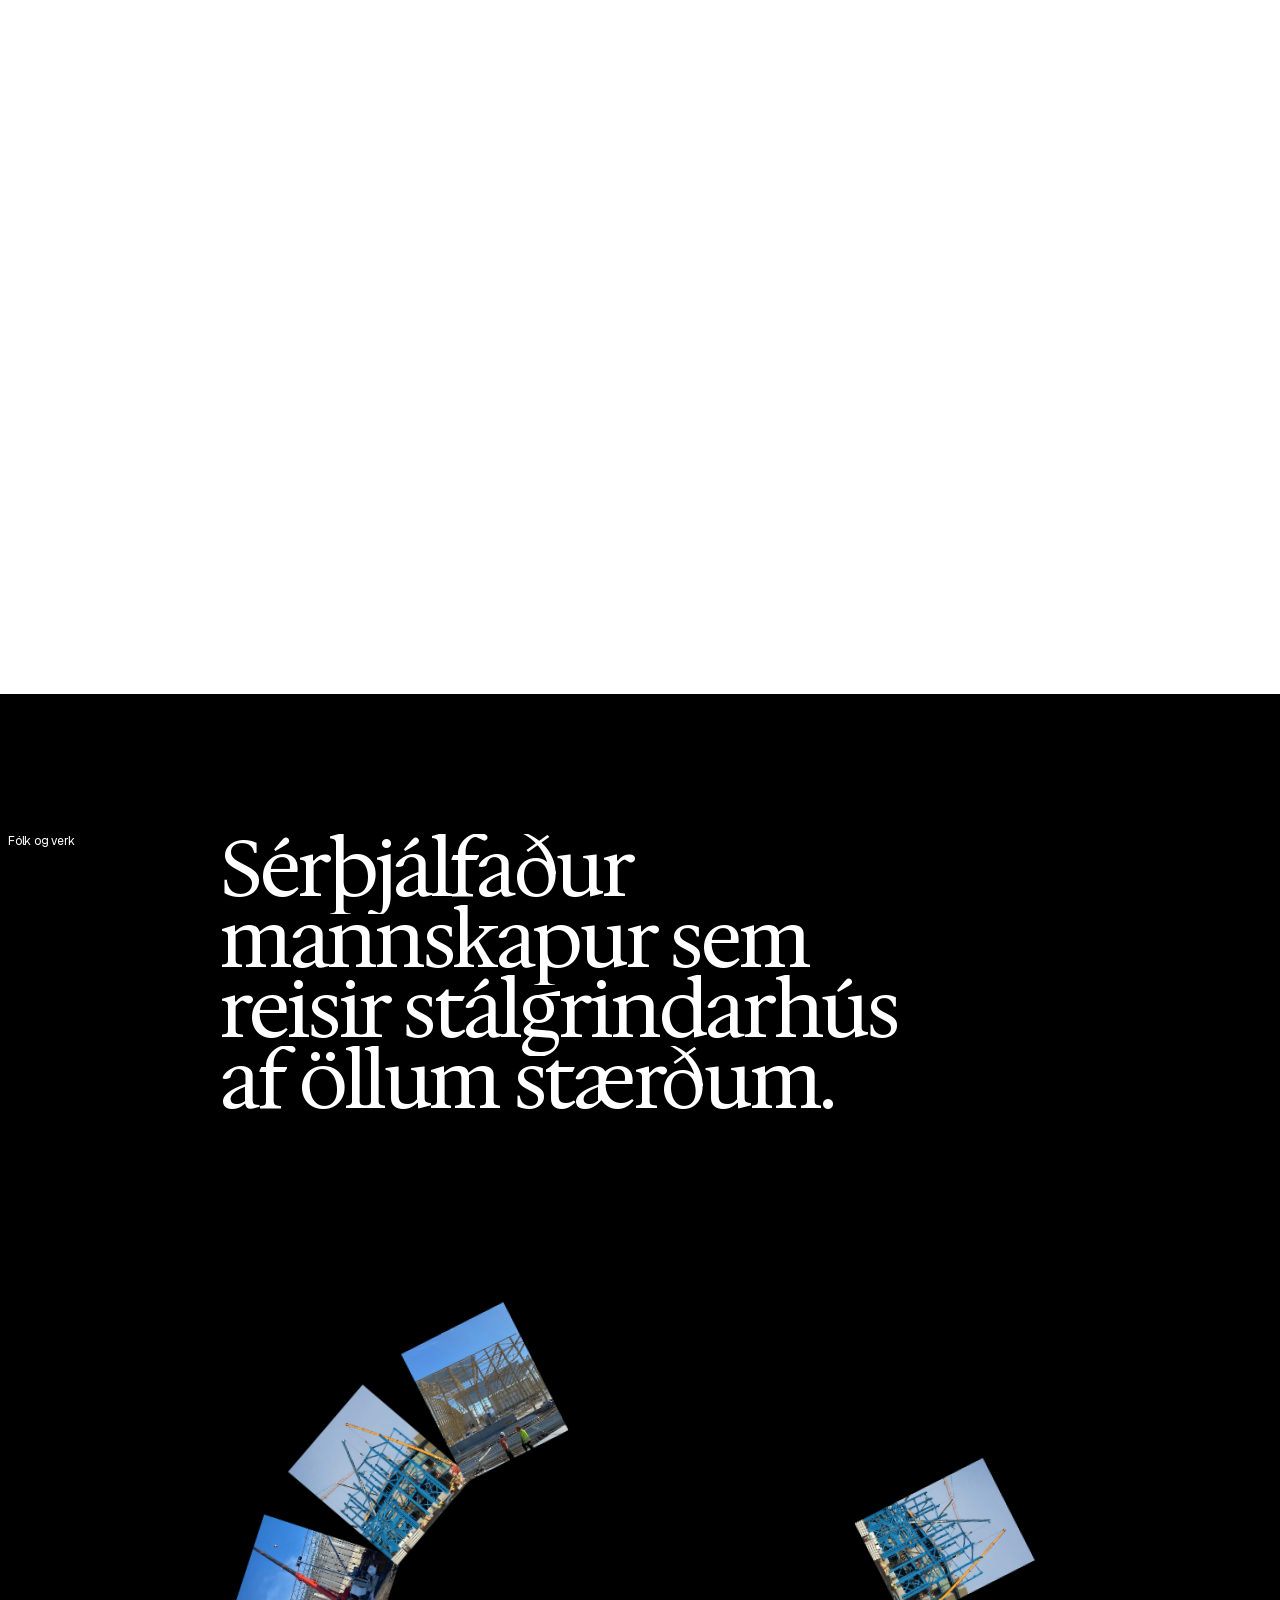
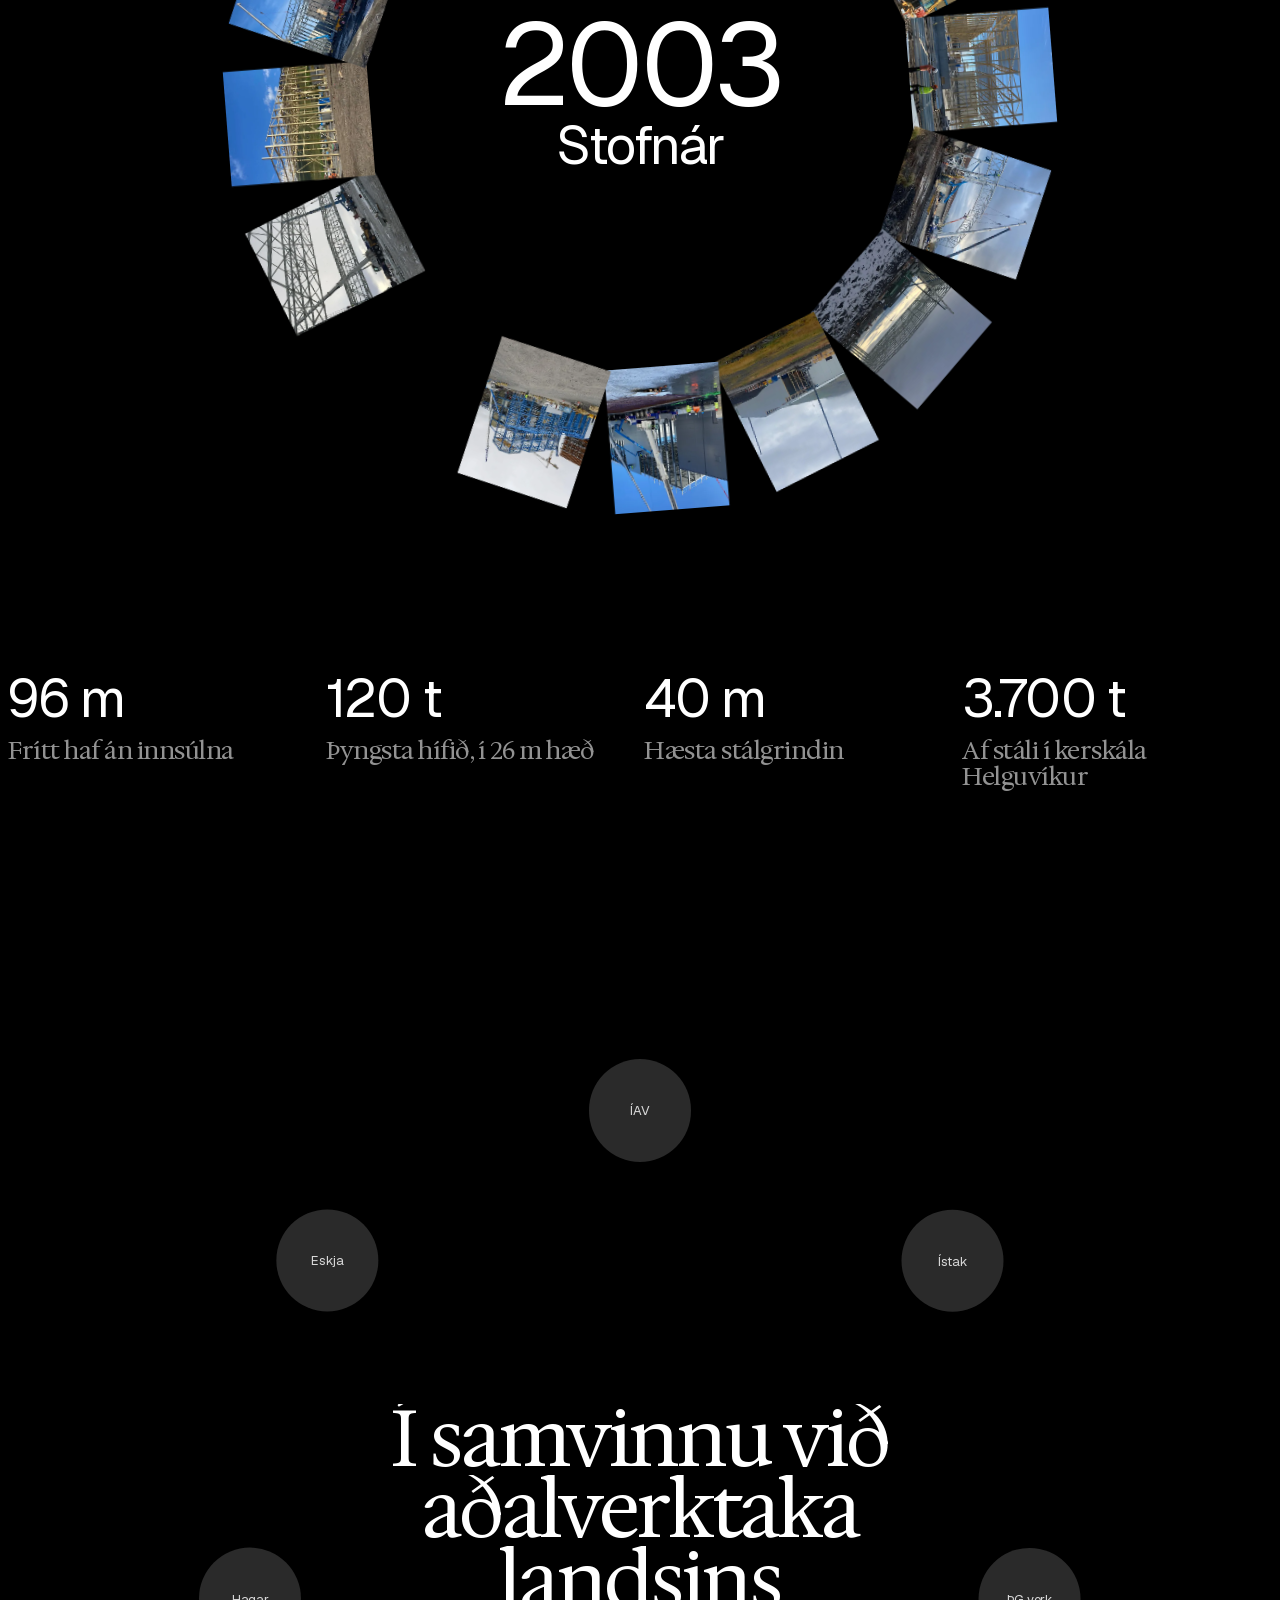
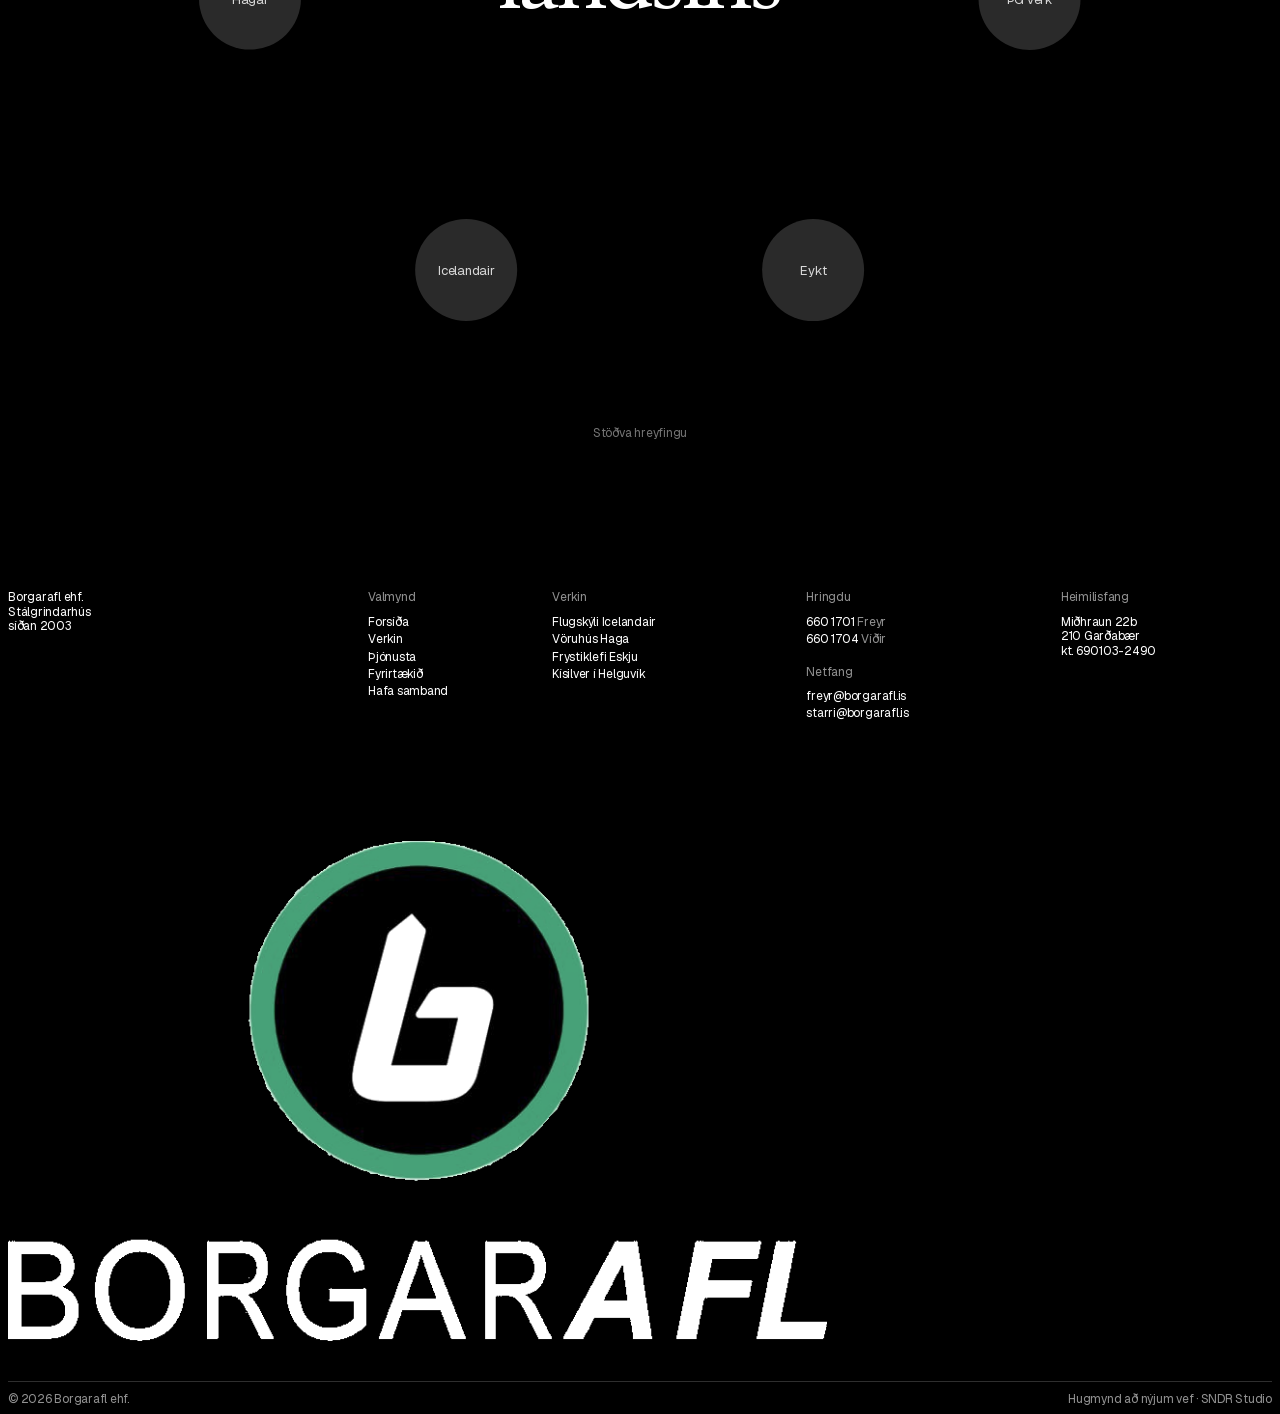
==== commit a68080a6: "Deploy 352a379 (noindex preview)" ====
--- a/index.html
+++ b/index.html
@@ -15,7 +15,7 @@
 <script>var d=document.documentElement;d.classList.replace('no-js','js');if(!matchMedia('(prefers-reduced-motion: reduce)').matches){d.classList.add('from-wipe');try{if(!sessionStorage.getItem('bwipe'))d.classList.add('is-load')}catch(e){d.classList.add('is-load')}}</script>
 <script src="assets/vendor/focus-guard.js"></script>
 <link rel="stylesheet" href="assets/vendor/focus-guard.css">
-<link rel="stylesheet" href="assets/css/site.css?v=mwh8wccn">
+<link rel="stylesheet" href="assets/css/site.css?v=mwh8yduv">
 </head>
 <body class="is-home">
 <a class="skip" href="#main">Fara í efni</a>
@@ -152,6 +152,6 @@
 <script src="assets/vendor/gsap.min.js" defer></script>
 <script src="assets/vendor/ScrollTrigger.min.js" defer></script>
 <script src="assets/vendor/lenis.min.js" defer></script>
-<script src="assets/js/main.js?v=mwh8wccn" defer></script>
+<script src="assets/js/main.js?v=mwh8yduv" defer></script>
 </body>
 </html>
--- a/assets/css/site.css
+++ b/assets/css/site.css
@@ -51,7 +51,8 @@
 /* links: underline draws (K .link) */
 .link { position: relative; display: inline-block; }
 .link::after { content: ''; position: absolute; left: 0; right: 0; bottom: -1px; height: 1px; background: currentColor; transform: scaleX(0); transform-origin: right; transition: transform .6s var(--ease); }
-.link:hover::after, .link.is-cur::after { transform: scaleX(1); transform-origin: left; }
+.link.is-cur::after, .link:focus-visible::after { transform: scaleX(1); transform-origin: left; }
+@media (hover: hover) and (pointer: fine) { .link:hover::after { transform: scaleX(1); transform-origin: left; } }
 
 /* ---------- header ---------- */
 .hdr { position: fixed; inset: 0 0 auto 0; z-index: 50; display: flex; justify-content: space-between; align-items: flex-start; padding: max(var(--m), env(safe-area-inset-top)) max(var(--m), env(safe-area-inset-right)) var(--m) max(var(--m), env(safe-area-inset-left)); pointer-events: none; color: var(--bk); }
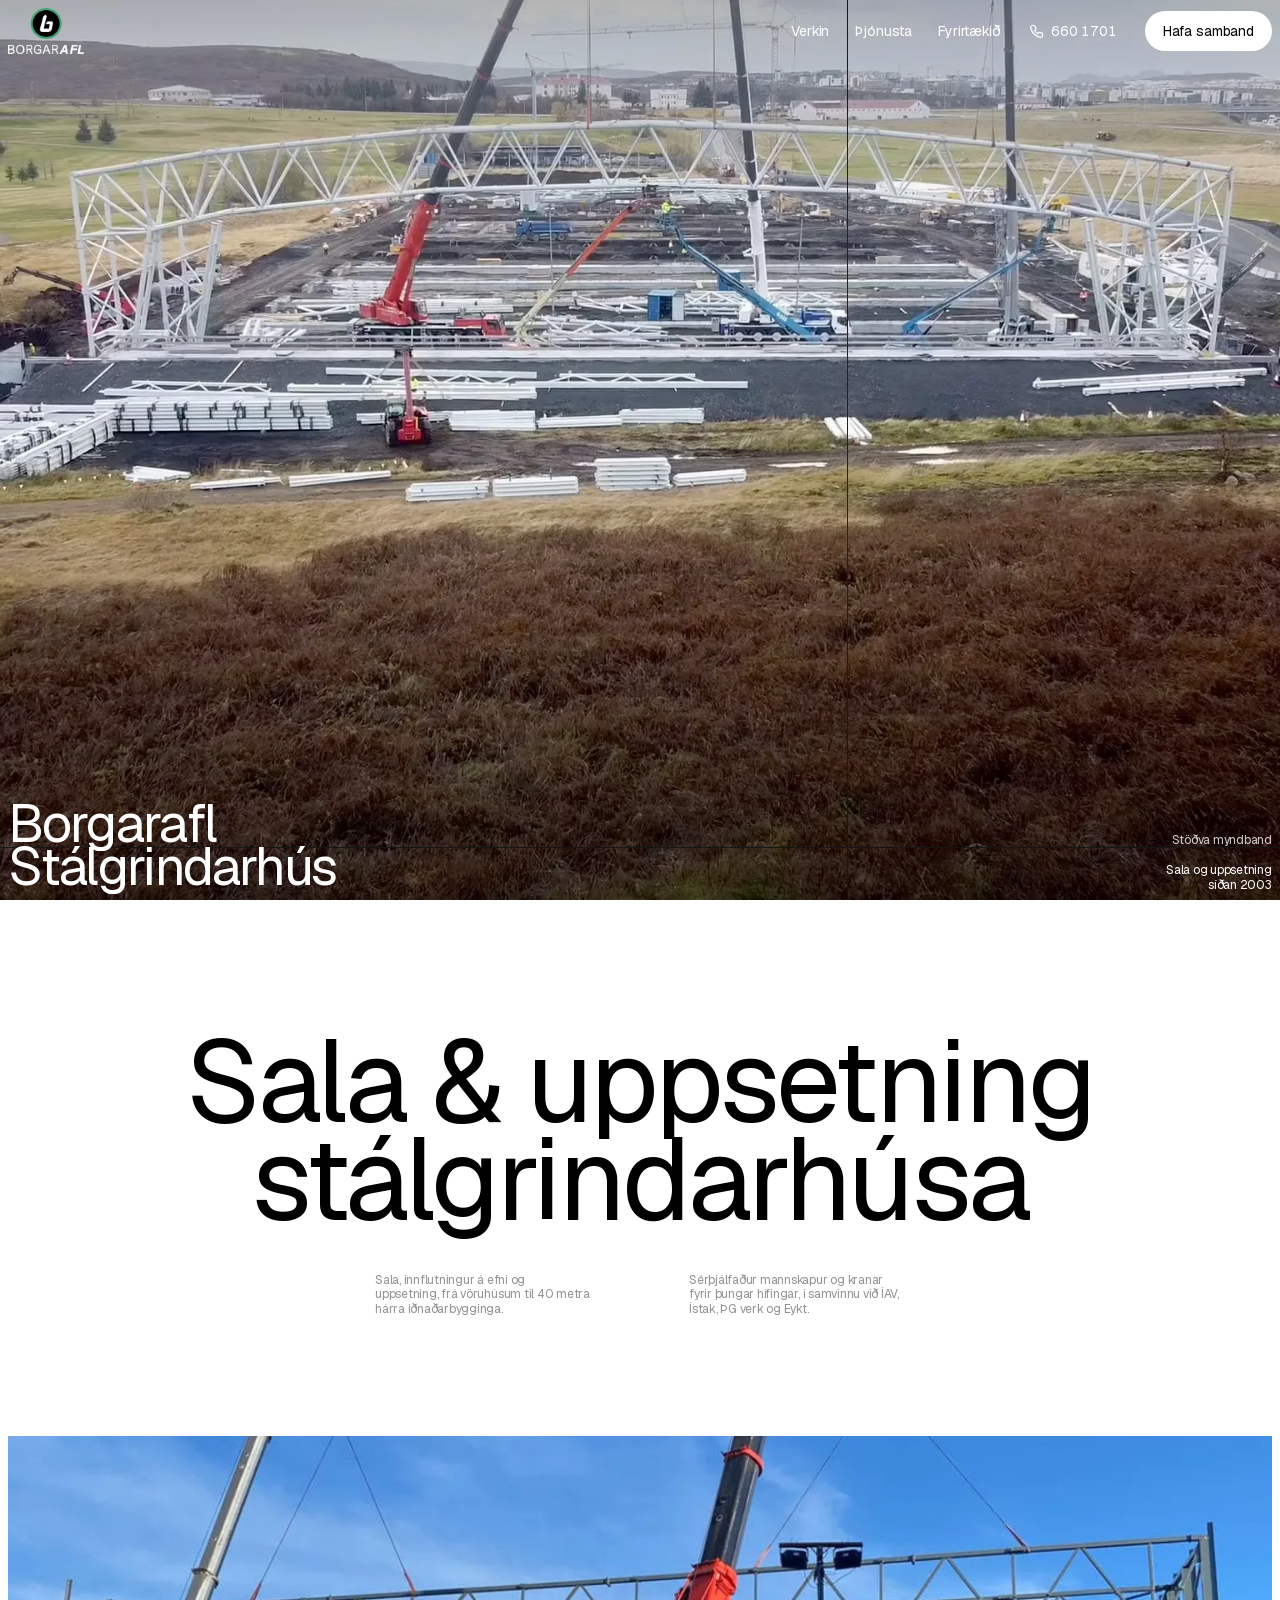
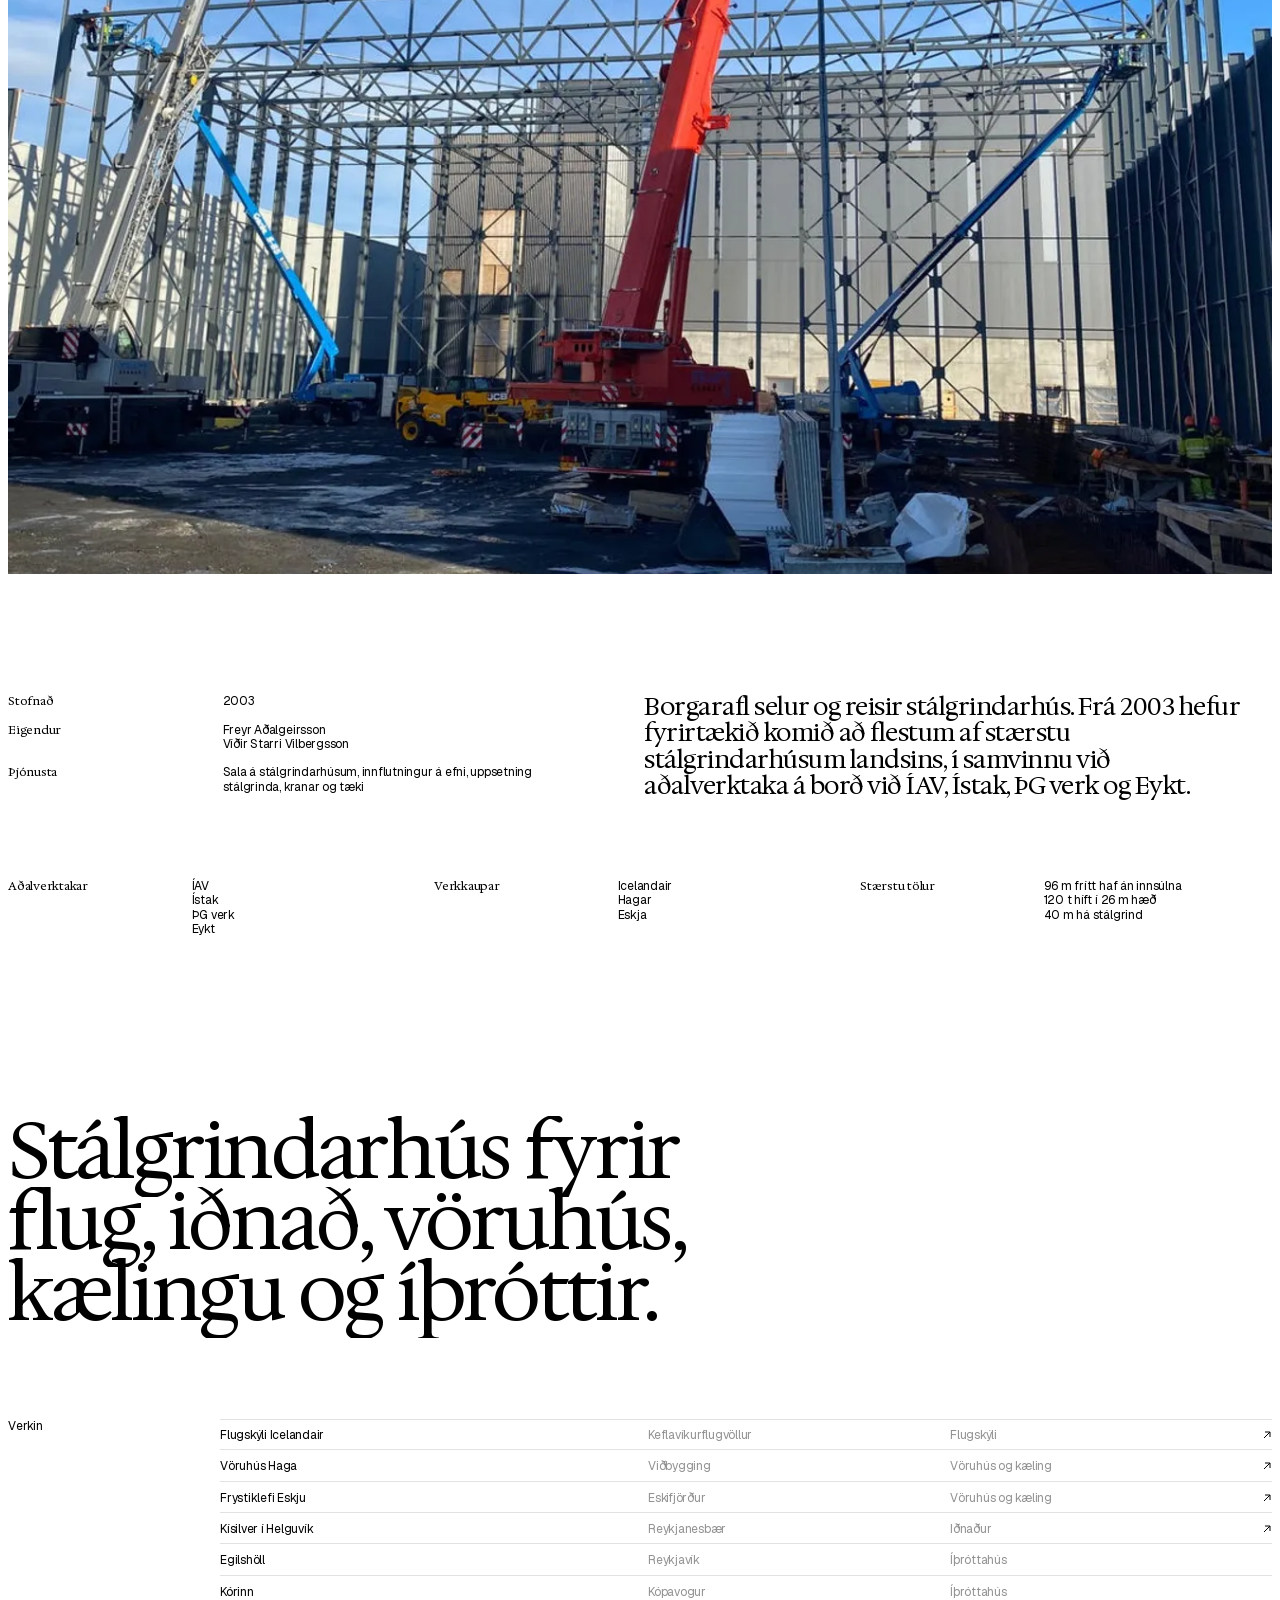
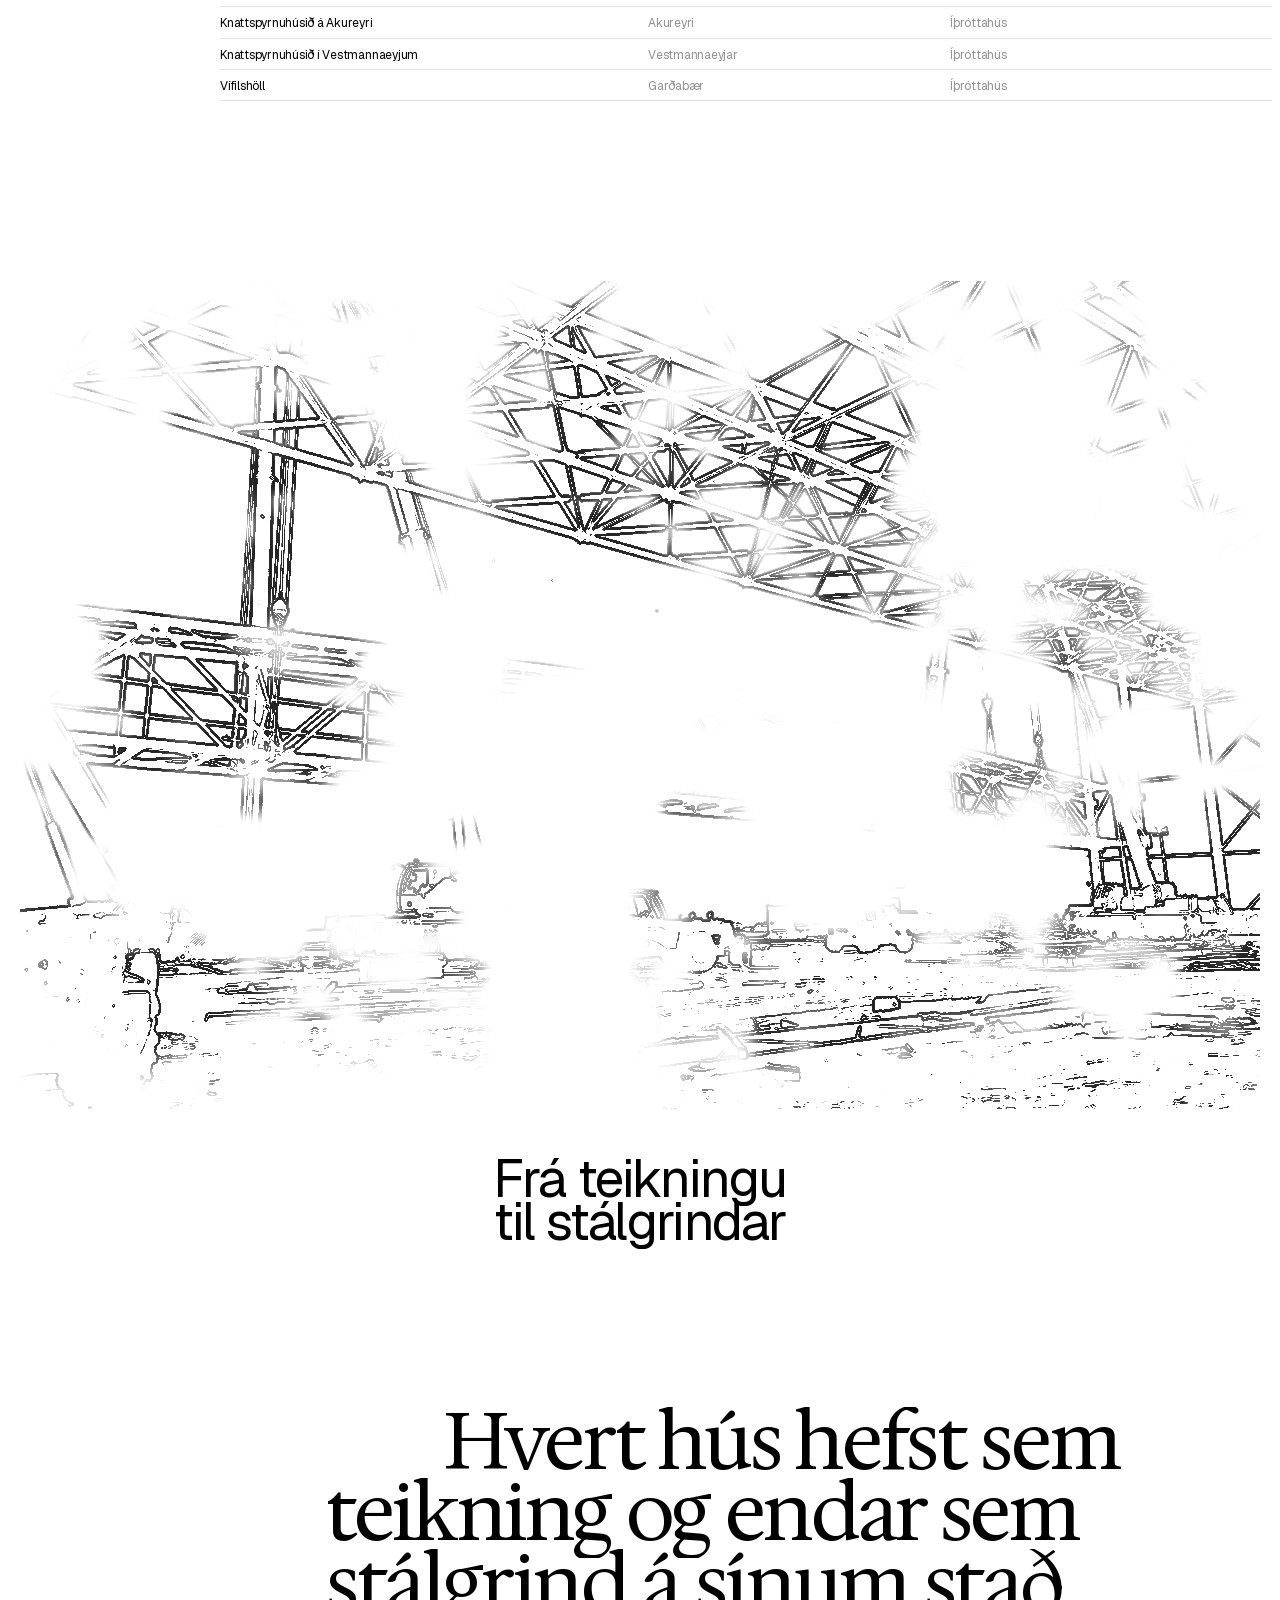
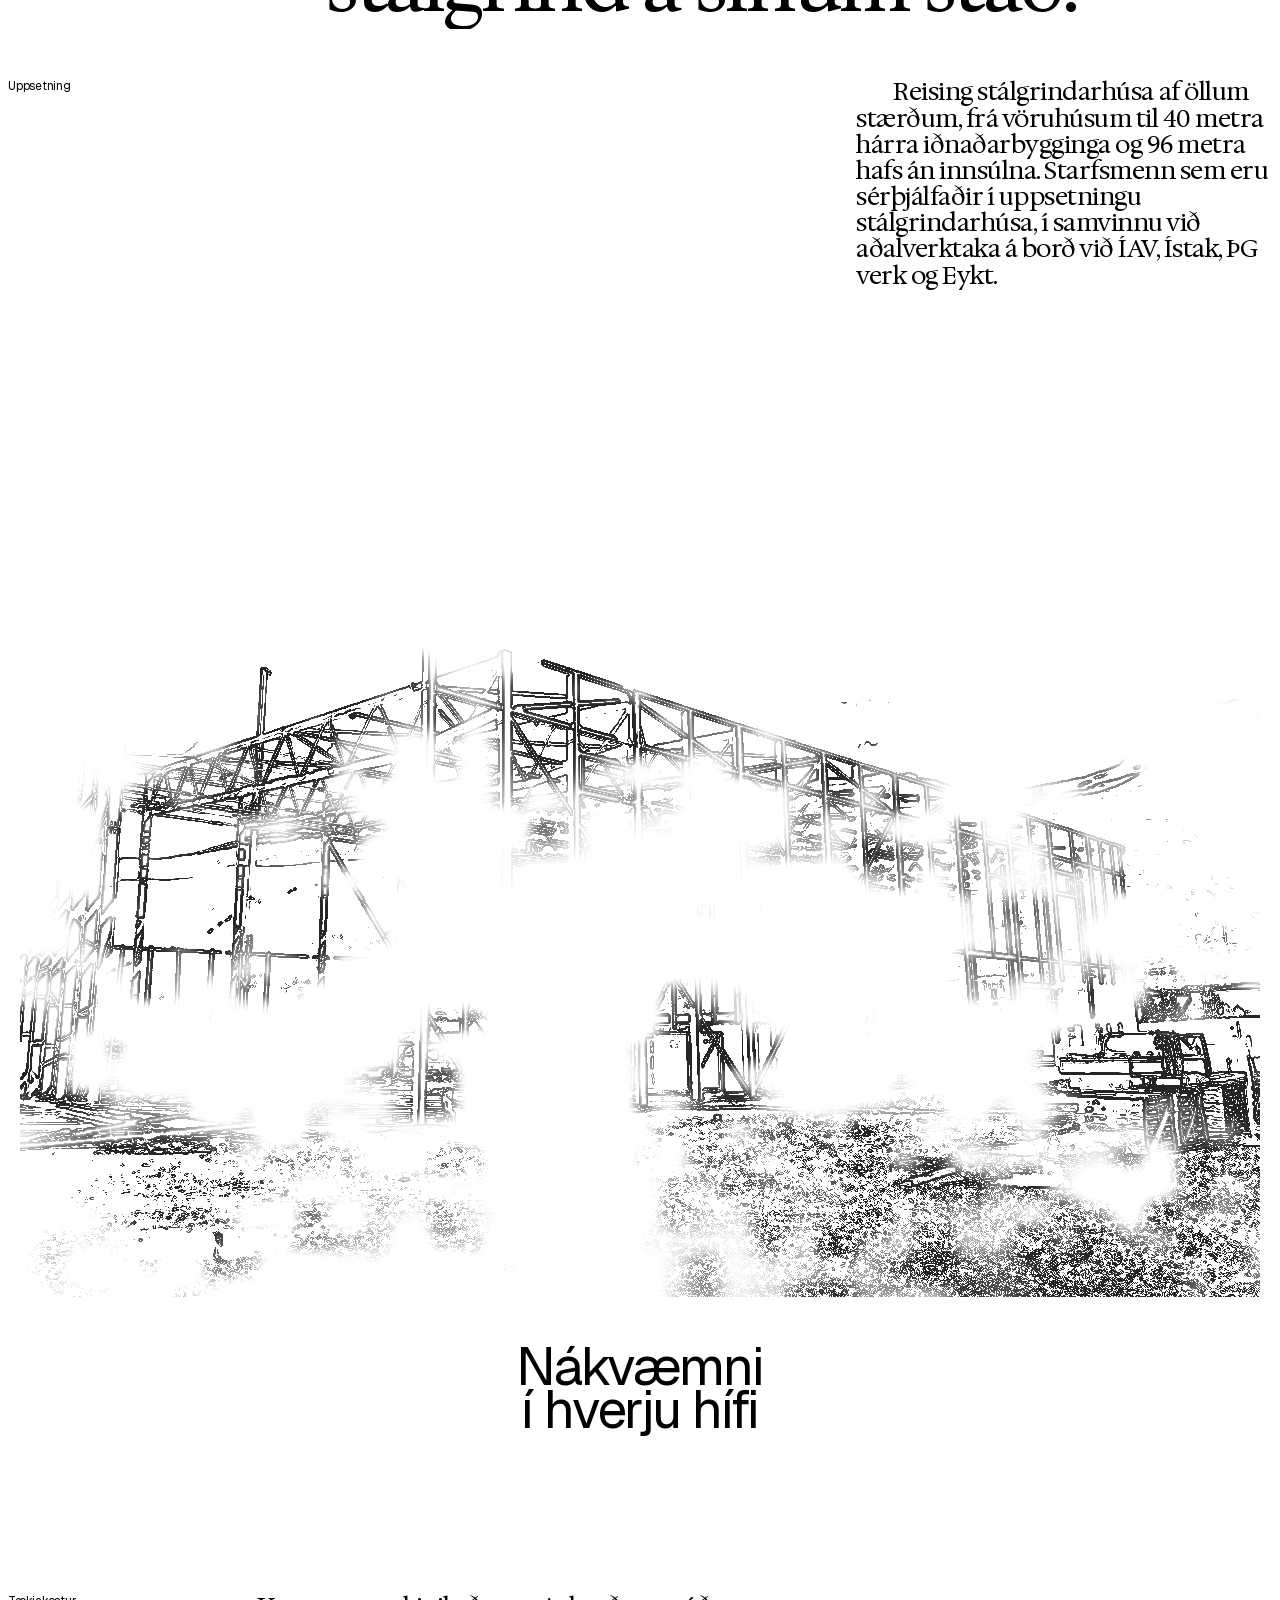
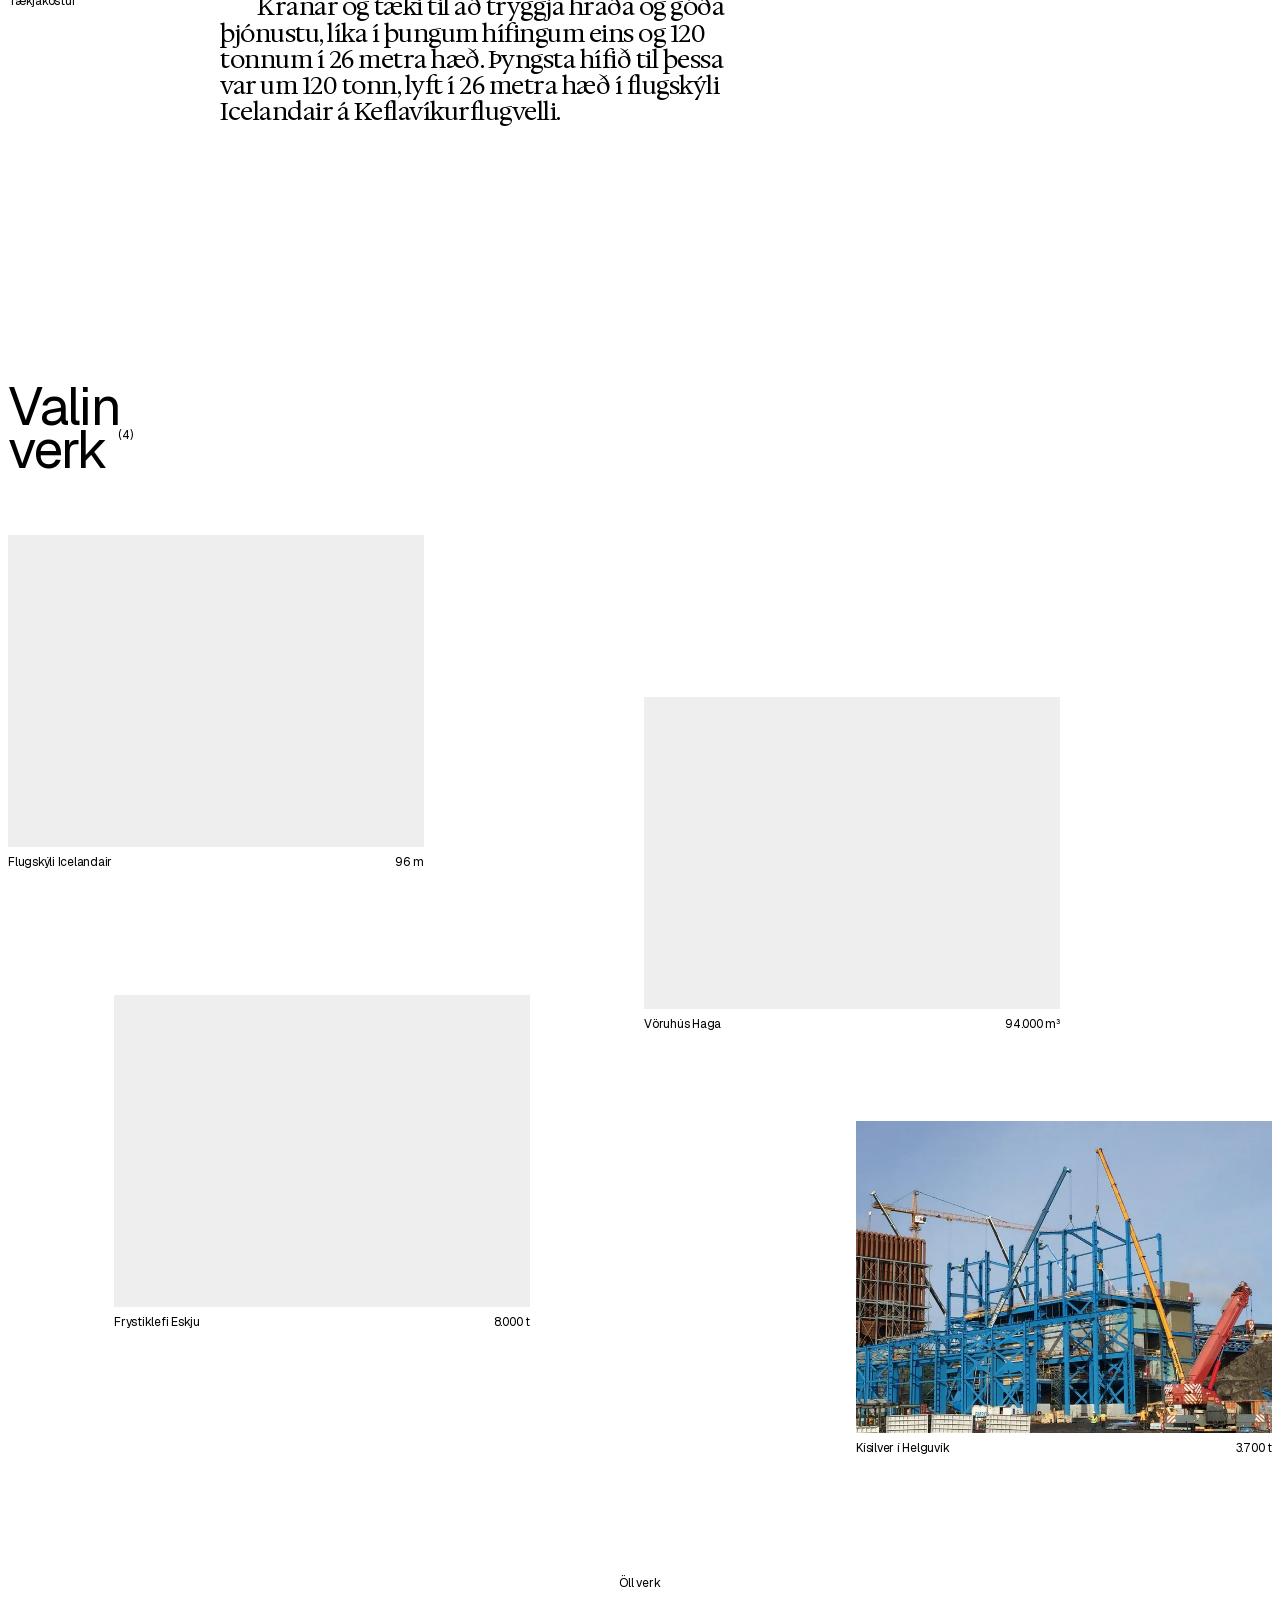
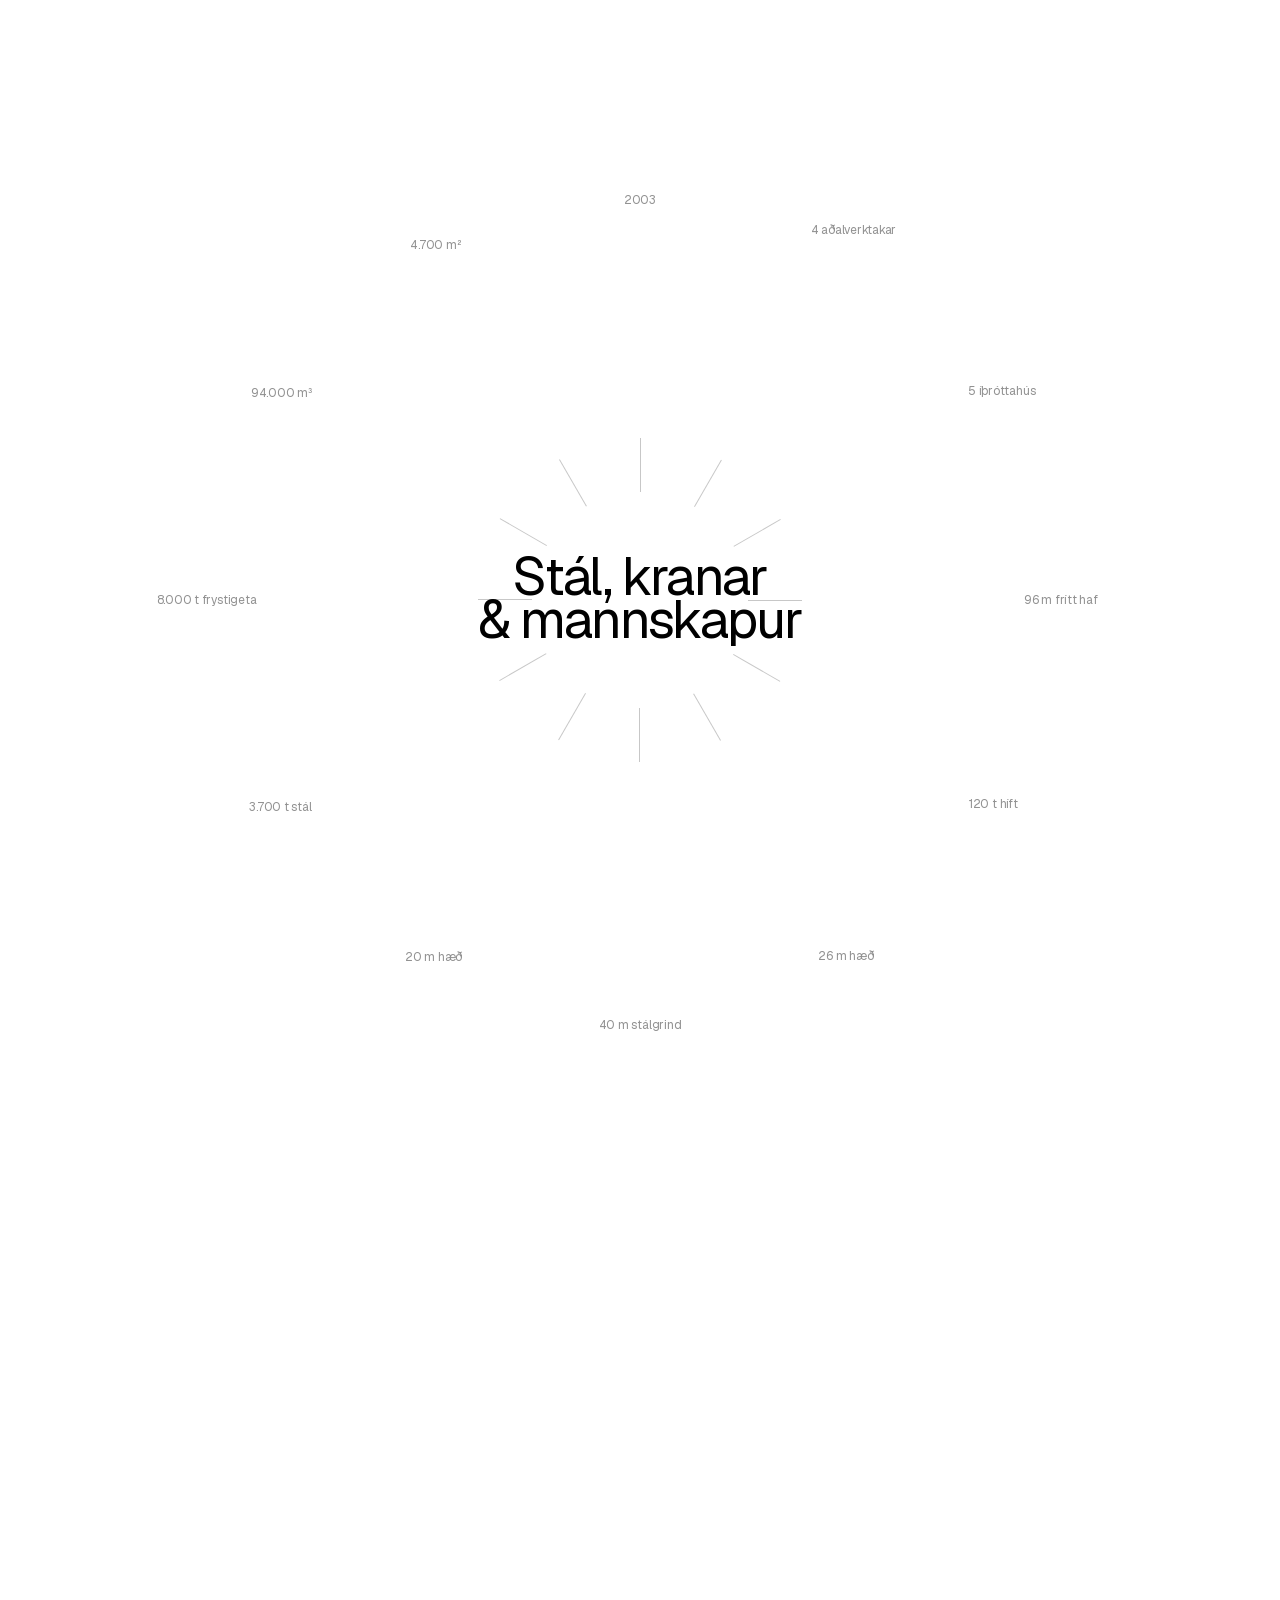
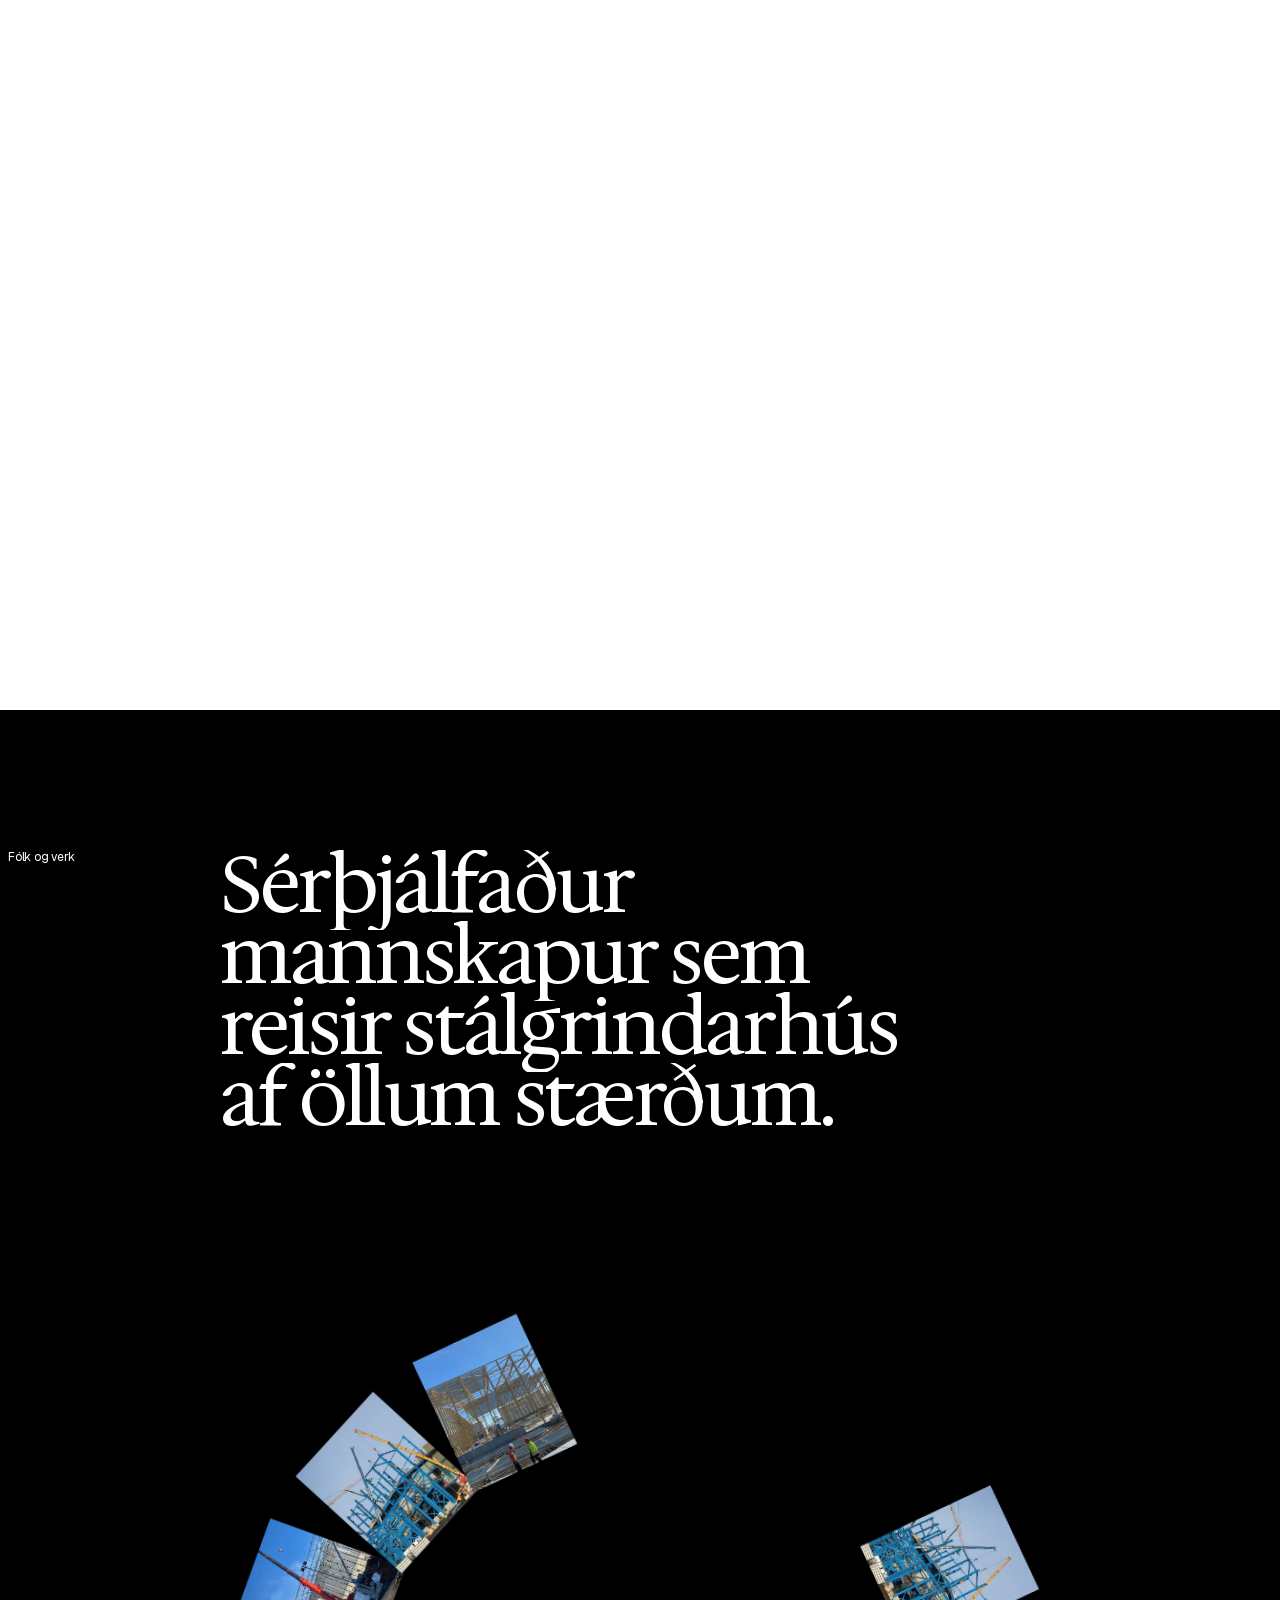
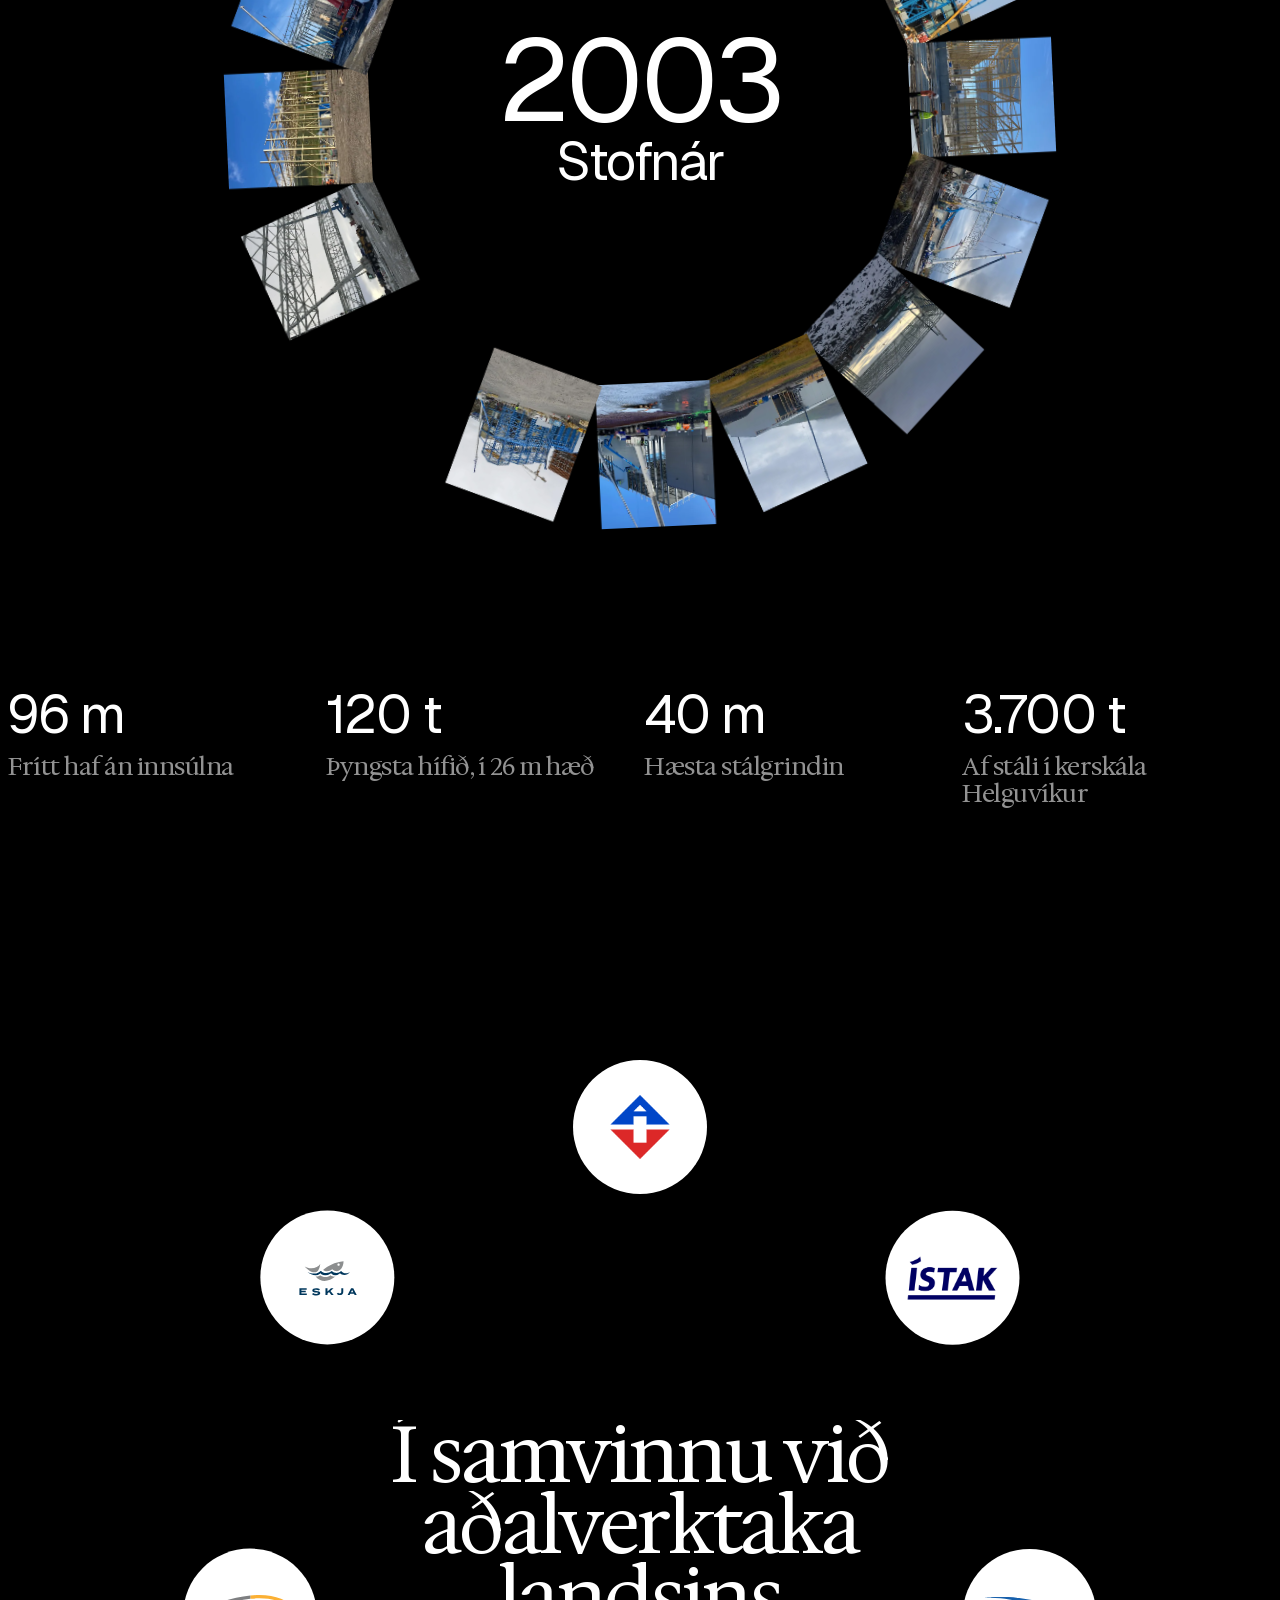
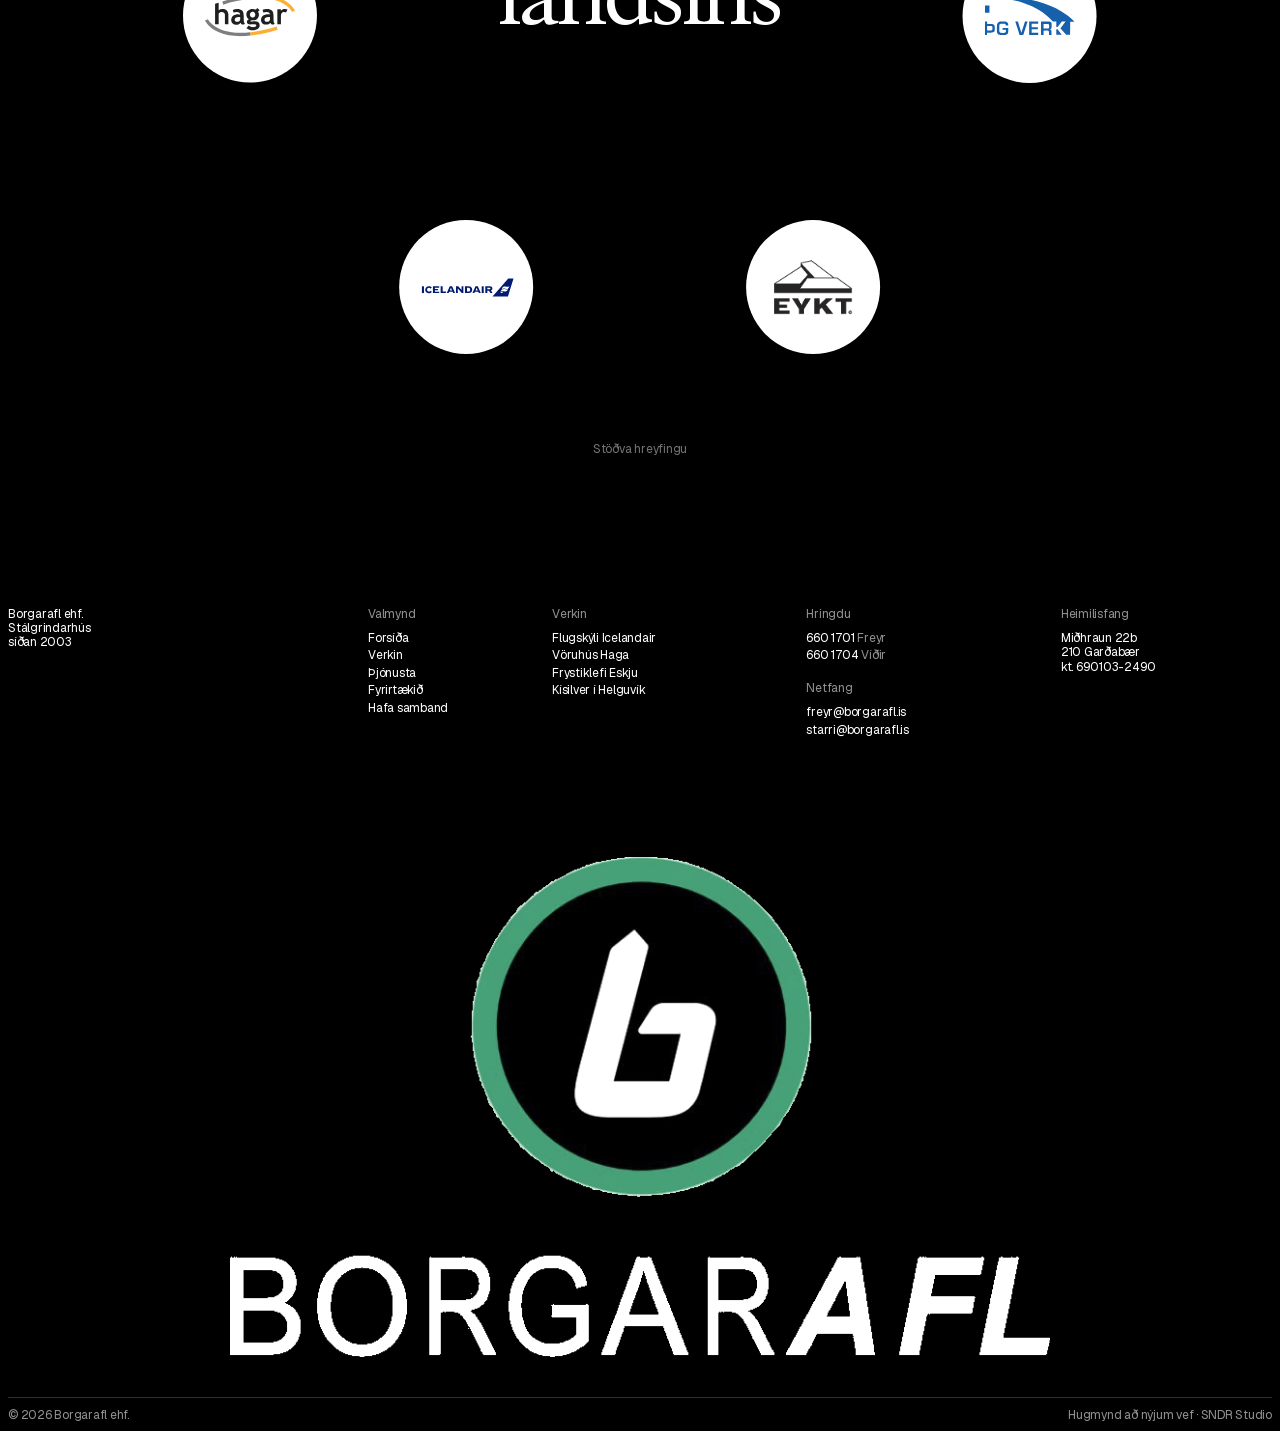
==== commit cdc9a895: "Deploy 7c238fd (noindex preview)" ====
--- a/index.html
+++ b/index.html
@@ -15,7 +15,7 @@
 <script>var d=document.documentElement;d.classList.replace('no-js','js');if(!matchMedia('(prefers-reduced-motion: reduce)').matches){d.classList.add('from-wipe');try{if(!sessionStorage.getItem('bwipe'))d.classList.add('is-load')}catch(e){d.classList.add('is-load')}}</script>
 <script src="assets/vendor/focus-guard.js"></script>
 <link rel="stylesheet" href="assets/vendor/focus-guard.css">
-<link rel="stylesheet" href="assets/css/site.css?v=mwh8yduv">
+<link rel="stylesheet" href="assets/css/site.css?v=mwh9sbnx">
 </head>
 <body class="is-home">
 <a class="skip" href="#main">Fara í efni</a>
@@ -25,8 +25,19 @@
     <span class="brand_full"><img class="l-light" src="assets/img/logo-white.png" alt="" width="848" height="518"><img class="l-dark" src="assets/img/logo.png" alt="" width="848" height="518"></span>
     <span class="brand_mark"><img src="assets/img/logo-mark.png" alt="" width="352" height="352"></span>
   </a>
-  <nav class="nav" aria-label="Aðalvalmynd"><ul><li class="is-idx"><a class="link is-cur" href="./" aria-current="page" data-wipe>Forsíða</a><span class="cm">,</span></li><li class=""><a class="link" href="verkin/" data-wipe>Verkin</a><span class="cm">,</span></li><li class=""><a class="link" href="thjonusta/" data-wipe>Þjónusta</a><span class="cm">,</span></li><li class=""><a class="link" href="fyrirtaekid/" data-wipe>Fyrirtækið</a><span class="cm">,</span></li><li class=""><a class="link" href="hafa-samband/" data-wipe>Hafa samband</a></li></ul></nav>
+  <nav class="nav" aria-label="Aðalvalmynd"><ul class="nav_list"><li><a class="link" href="verkin/" data-wipe>Verkin</a></li><li><a class="link" href="thjonusta/" data-wipe>Þjónusta</a></li><li><a class="link" href="fyrirtaekid/" data-wipe>Fyrirtækið</a></li></ul>
+    <a class="nav_tel" href="tel:+3546601701"><svg viewBox="0 0 16 16" aria-hidden="true"><path d="M5.2 1.5 3.3 1.6c-.9.1-1.6.9-1.5 1.8.5 5.6 5.2 10.3 10.8 10.8.9.1 1.7-.6 1.8-1.5l.1-1.9a1 1 0 0 0-.7-1l-2.4-.8a1 1 0 0 0-1 .3l-.9 1a7.6 7.6 0 0 1-3.4-3.4l1-.9a1 1 0 0 0 .3-1l-.8-2.4a1 1 0 0 0-1-.7Z" fill="none" stroke="currentColor" stroke-width="1.3" stroke-linejoin="round"/></svg>660 1701</a>
+    <a class="nav_cta" href="hafa-samband/" data-wipe>Hafa samband</a>
+  </nav>
+  <button type="button" class="menu_btn" data-menu-btn aria-expanded="false" aria-controls="menu"><span class="menu_lbl" data-menu-lbl>Valmynd</span><span class="menu_ic" aria-hidden="true"><i></i><i></i></span></button>
 </header>
+<div class="menu" id="menu" tabindex="-1" data-menu hidden>
+  <nav aria-label="Valmynd"><ul class="menu_list"><li style="--d:0"><a class="menu_a is-cur" href="./" aria-current="page" data-wipe><span>Forsíða</span><i aria-hidden="true">01</i></a></li><li style="--d:1"><a class="menu_a" href="verkin/" data-wipe><span>Verkin</span><i aria-hidden="true">02</i></a></li><li style="--d:2"><a class="menu_a" href="thjonusta/" data-wipe><span>Þjónusta</span><i aria-hidden="true">03</i></a></li><li style="--d:3"><a class="menu_a" href="fyrirtaekid/" data-wipe><span>Fyrirtækið</span><i aria-hidden="true">04</i></a></li><li style="--d:4"><a class="menu_a" href="hafa-samband/" data-wipe><span>Hafa samband</span><i aria-hidden="true">05</i></a></li></ul></nav>
+  <div class="menu_foot" style="--d:5">
+    <a class="menu_tel" href="tel:+3546601701"><span class="mute">Freyr</span> 660 1701</a><a class="menu_tel" href="tel:+3546601704"><span class="mute">Víðir</span> 660 1704</a>
+    <a class="menu_mail" href="mailto:freyr@borgarafl.is">freyr@borgarafl.is</a><a class="menu_mail" href="mailto:starri@borgarafl.is">starri@borgarafl.is</a>
+  </div>
+</div>
 <main id="main">
 
 <section class="hero" data-theme="dark">
@@ -132,7 +143,7 @@
 
 <section class="discs" data-theme="dark">
   <h2 class="t-serif-xl discs_t" data-lines>Í samvinnu við aðalverktaka landsins</h2>
-  <div class="discs_orbit" data-orbit aria-hidden="true"><span class="dc" style="--i:0;--n:7"><span>ÍAV</span></span><span class="dc" style="--i:1;--n:7"><span>Ístak</span></span><span class="dc" style="--i:2;--n:7"><span>ÞG verk</span></span><span class="dc" style="--i:3;--n:7"><span>Eykt</span></span><span class="dc" style="--i:4;--n:7"><span>Icelandair</span></span><span class="dc" style="--i:5;--n:7"><span>Hagar</span></span><span class="dc" style="--i:6;--n:7"><span>Eskja</span></span></div>
+  <div class="discs_orbit" data-orbit aria-hidden="true"><span class="dc" style="--i:0;--n:7"><span><img class="dc_l sq" src="assets/img/partners/iav.png" alt="" loading="lazy"></span></span><span class="dc" style="--i:1;--n:7"><span><img class="dc_l " src="assets/img/partners/istak.png" alt="" loading="lazy"></span></span><span class="dc" style="--i:2;--n:7"><span><img class="dc_l " src="assets/img/partners/tgverk.svg" alt="" loading="lazy"></span></span><span class="dc" style="--i:3;--n:7"><span><img class="dc_l sq" src="assets/img/partners/eykt.png" alt="" loading="lazy"></span></span><span class="dc" style="--i:4;--n:7"><span><img class="dc_l wide" src="assets/img/partners/icelandair.svg" alt="" loading="lazy"></span></span><span class="dc" style="--i:5;--n:7"><span><img class="dc_l " src="assets/img/partners/hagar.svg" alt="" loading="lazy"></span></span><span class="dc" style="--i:6;--n:7"><span><img class="dc_l sq" src="assets/img/partners/eskja.svg" alt="" loading="lazy"></span></span></div>
   <p class="sr">Samstarfsaðilar: ÍAV, Ístak, ÞG verk, Eykt, Icelandair, Hagar, Eskja.</p>
   <button type="button" class="ui loopbtn link discs_ctl" data-orbit-toggle aria-pressed="false">Stöðva hreyfingu</button>
 </section>
@@ -152,6 +163,6 @@
 <script src="assets/vendor/gsap.min.js" defer></script>
 <script src="assets/vendor/ScrollTrigger.min.js" defer></script>
 <script src="assets/vendor/lenis.min.js" defer></script>
-<script src="assets/js/main.js?v=mwh8yduv" defer></script>
+<script src="assets/js/main.js?v=mwh9sbnx" defer></script>
 </body>
 </html>
--- a/assets/css/site.css
+++ b/assets/css/site.css
@@ -46,6 +46,8 @@
 
 /* line masks (split by main.js) */
 .ln-m { display: block; overflow: hidden; padding-bottom: .12em; margin-bottom: -.12em; }
+/* display type runs at line-height .7: give descenders (g, p) and accents (á, Þ) room inside the mask without moving the lines */
+.t-display .ln-m { padding: .14em 0 .3em; margin: -.14em 0 -.3em; }
 .ln { display: block; will-change: transform; }
 
 /* links: underline draws (K .link) */
@@ -68,10 +70,47 @@
 .hdr.on-dark { color: var(--wh); }
 .hdr.on-dark .brand_full .l-light { display: block; }
 .hdr.on-dark .brand_full .l-dark { display: none; }
-.nav ul { display: flex; flex-wrap: wrap; justify-content: flex-end; }
-.nav li { display: flex; }
-.nav .cm { margin-right: .3em; }
-.nav a { padding: 2px 0; }
+.hdr { align-items: center; transition: transform .5s var(--ease), background-color .35s, color .35s, box-shadow .35s; }
+.hdr.is-bar { background: var(--wh); box-shadow: 0 1px 0 rgba(0,0,0,.08); }
+.hdr.is-bar.on-dark { background: var(--bk); box-shadow: 0 1px 0 rgba(255,255,255,.1); }
+.hdr.is-hidden { transform: translateY(-100%); }
+.nav { display: flex; align-items: center; gap: 28px; font: 400 14px/1 var(--sans); letter-spacing: -0.01em; }
+.nav_list { display: flex; gap: 26px; }
+.nav_list a { display: block; padding: 8px 0; }
+.nav_tel { display: inline-flex; align-items: center; gap: 7px; padding: 8px 0; white-space: nowrap; font-variant-numeric: tabular-nums; }
+.nav_tel svg { width: 15px; height: 15px; }
+.nav_cta { display: inline-flex; align-items: center; height: 40px; padding: 0 18px; border-radius: 999px; background: var(--bk); color: var(--wh); white-space: nowrap; transition: background-color .3s, color .3s, transform .3s var(--ease); }
+.hdr.on-dark .nav_cta, .menu-open .nav_cta { background: var(--wh); color: var(--bk); }
+.nav_cta:active { transform: scale(.97); }
+@media (hover: hover) and (pointer: fine) { .nav_cta:hover { background: #2b2b2b; } .hdr.on-dark .nav_cta:hover { background: #dcdcdc; } .nav_tel:hover { opacity: .7; } }
+.nav a:focus-visible, .menu_btn:focus-visible, .menu a:focus-visible { outline: 2px solid currentColor; outline-offset: 3px; border-radius: 4px; }
+
+/* menu button + full-screen menu (tablet / phone) */
+.menu_btn { display: none; align-items: center; gap: 10px; height: 40px; padding: 0 4px 0 14px; font: 400 14px/1 var(--sans); color: inherit; }
+.menu_ic { position: relative; width: 22px; height: 12px; }
+.menu_ic i { position: absolute; left: 0; width: 100%; height: 1.5px; background: currentColor; transition: transform .45s var(--ease), top .45s var(--ease); }
+.menu_ic i:first-child { top: 1px; } .menu_ic i:last-child { top: 9px; }
+.menu-open .menu_ic i:first-child { top: 5px; transform: rotate(45deg); }
+.menu-open .menu_ic i:last-child { top: 5px; transform: rotate(-45deg); }
+.menu-open .hdr { color: var(--wh); background: var(--bk); box-shadow: none; transform: none; }
+.menu-open .hdr .brand_full .l-light { display: block; } .menu-open .hdr .brand_full .l-dark { display: none; }
+.menu { position: fixed; inset: 0; z-index: 49; background: var(--bk); color: var(--wh); display: flex; flex-direction: column; justify-content: space-between; padding: calc(var(--hdr) + 40px) max(16px, env(safe-area-inset-right)) max(28px, env(safe-area-inset-bottom)) max(16px, env(safe-area-inset-left)); overflow-y: auto; overscroll-behavior: contain; opacity: 0; visibility: hidden; transition: opacity .35s, visibility 0s .45s; outline: none; }
+.menu-open .menu { opacity: 1; visibility: visible; transition: opacity .35s; }
+.menu_list li { border-top: 1px solid rgba(255,255,255,.18); }
+.menu_list li:last-child { border-bottom: 1px solid rgba(255,255,255,.18); }
+.menu_a { display: flex; justify-content: space-between; align-items: baseline; padding: 14px 0 12px; font: 400 clamp(2rem, 9vw, 3.4rem)/1 var(--serif); letter-spacing: -0.02em; }
+.menu_a i { font: 400 12px/1 var(--sans); font-style: normal; color: var(--gr3); }
+.menu_a.is-cur span { text-decoration: underline; text-decoration-thickness: 1px; text-underline-offset: .12em; }
+.menu_foot { display: grid; gap: 10px; padding-top: 32px; font: 400 15px/1.2 var(--sans); font-variant-numeric: tabular-nums; }
+.menu_foot .mute { color: var(--gr3); display: inline-block; min-width: 4.2em; }
+.menu_list li, .menu_foot { transform: translateY(24px); opacity: 0; transition: transform .6s var(--ease), opacity .4s; }
+.menu-open .menu_list li, .menu-open .menu_foot { transform: none; opacity: 1; transition-delay: calc(.06s * var(--d) + .08s); }
+.reduce .menu_list li, .reduce .menu_foot { transform: none; transition: opacity .2s; }
+@media (max-width: 959px) {
+  .nav { display: none; }
+  .menu_btn { display: inline-flex; }
+}
+@media (min-width: 960px) { .menu { display: none; } }
 
 /* ---------- page wipe (K wipeFront .8,0,.2,1) ---------- */
 .wipe { position: fixed; inset: 0; z-index: 90; background: var(--bk); pointer-events: none; clip-path: inset(100% 0 0 0); }
@@ -192,13 +231,16 @@
 .ring_stats .t-serif-l { color: var(--gr3); max-width: 11em; }
 
 /* ---------- discs (K partners loop) ---------- */
+.dc_l { display: block; width: 74%; height: 52%; object-fit: contain; }
+.dc_l.sq { width: 64%; height: 64%; }
+.dc_l.wide { width: 84%; height: 36%; }
 .discs { background: var(--bk); color: var(--wh); position: relative; height: min(118vw, 1120px); min-height: 640px; display: grid; place-items: center; overflow: hidden; }
 .discs_t { position: relative; z-index: 2; text-align: center; max-width: 11ch; }
 .discs_orbit { position: absolute; left: 50%; top: 50%; width: 0; height: 0; animation: orbit 60s linear infinite; }
 .discs:hover .discs_orbit { animation-play-state: paused; }
 .dc { position: absolute; left: 0; top: 0; transform: rotate(calc(360deg / var(--n) * var(--i))) translateY(calc(min(38vw, 400px) * -1)); }
-.dc { --w: clamp(70px, 8vw, 112px); }
-.dc span { position: absolute; left: calc(var(--w) / -2); top: calc(var(--w) / -2); display: grid; place-items: center; width: var(--w); height: var(--w); border-radius: 50%; background: #2a2a2a; color: #d9d9d9; transform: rotate(calc(360deg / var(--n) * var(--i) * -1)); font: 400 13px/1 var(--sans); letter-spacing: -0.02em; text-align: center; padding: 6px; animation: counter 60s linear infinite; }
+.dc { --w: clamp(96px, 10.5vw, 148px); }
+.dc span { position: absolute; left: calc(var(--w) / -2); top: calc(var(--w) / -2); display: grid; place-items: center; width: var(--w); height: var(--w); border-radius: 50%; background: var(--wh); color: var(--bk); transform: rotate(calc(360deg / var(--n) * var(--i) * -1)); font: 400 13px/1 var(--sans); letter-spacing: -0.02em; text-align: center; padding: 6px; animation: counter 60s linear infinite; }
 .discs:hover .dc span { animation-play-state: paused; }
 @keyframes orbit { to { transform: rotate(360deg); } }
 @keyframes counter { to { rotate: -360deg; } }
@@ -209,8 +251,8 @@
 .ftr .lbl { color: var(--gr3); margin-bottom: 10px; }
 .ftr .lbl-2 { margin-top: 18px; }
 .ftr li + li { margin-top: 3px; }
-.ftr_logo { margin: 120px 0 40px; overflow: hidden; }
-.ftr_logo img { width: min(64vw, 900px); }
+.ftr_logo { margin: 120px 0 40px; overflow: hidden; display: flex; justify-content: center; }
+.ftr_logo img { display: block; width: min(64vw, 900px); height: auto; }
 .ftr_base { display: flex; justify-content: space-between; gap: 16px; color: var(--gr3); border-top: 1px solid rgba(255,255,255,.18); padding-top: 10px; }
 
 /* ---------- work page ---------- */
@@ -309,8 +351,6 @@
   .brand { width: 62px; height: 38px; }
   .brand_full img { width: 62px; }
   .brand_mark img { width: 28px; height: 28px; }
-  .nav .is-idx { display: none; }
-  .nav ul { max-width: 230px; }
   .hero_in { flex-direction: column; align-items: flex-start; gap: 14px; }
   .hero_fig { align-items: flex-start; text-align: left; }
   .hero_note { text-align: left; }
@@ -358,7 +398,7 @@
   .ring_stats { grid-template-columns: 1fr 1fr; gap: 40px var(--m); }
   .discs { height: 150vw; min-height: 560px; }
   .dc { transform: rotate(calc(360deg / var(--n) * var(--i))) translateY(-41vw); }
-  .dc { --w: 64px; }
+  .dc { --w: 74px; }
   .dc span { font-size: 11px; }
   .discs_t { font-size: 2rem; }
   .ftr { padding-top: 90px; }
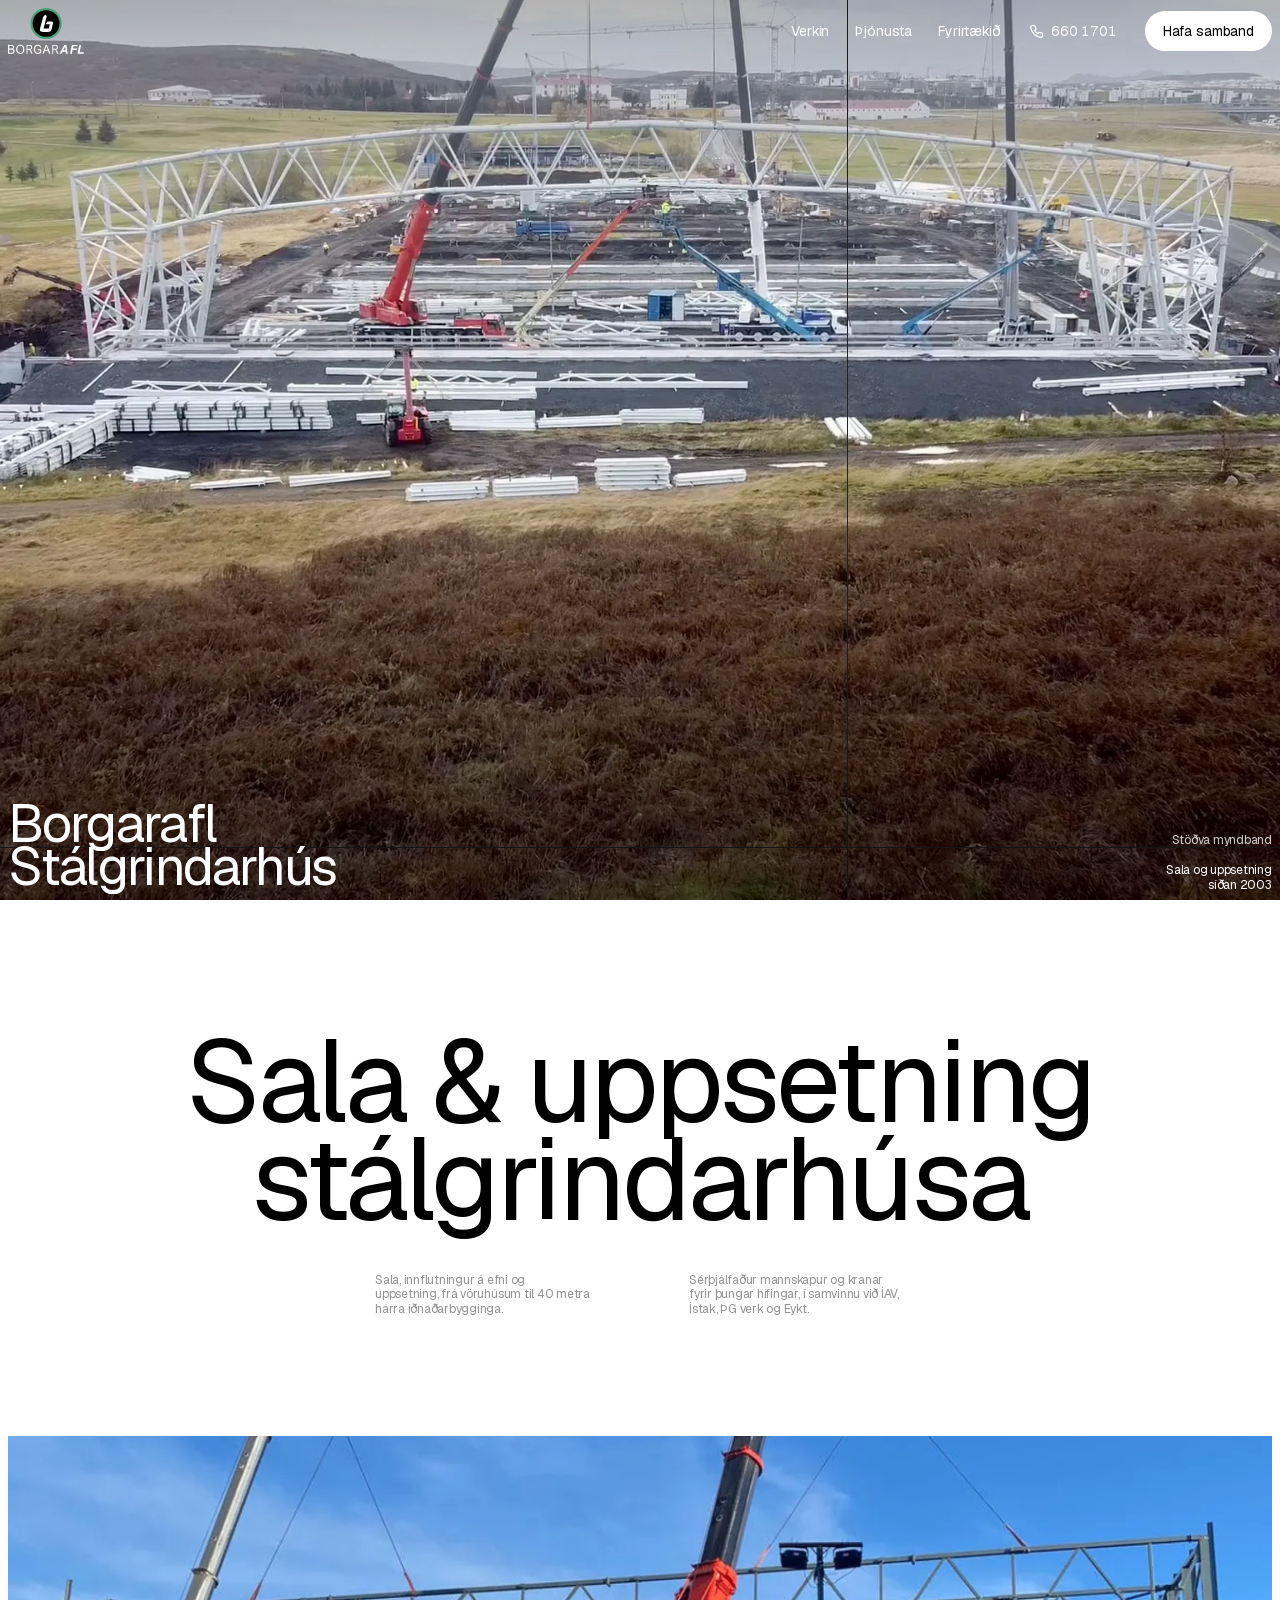
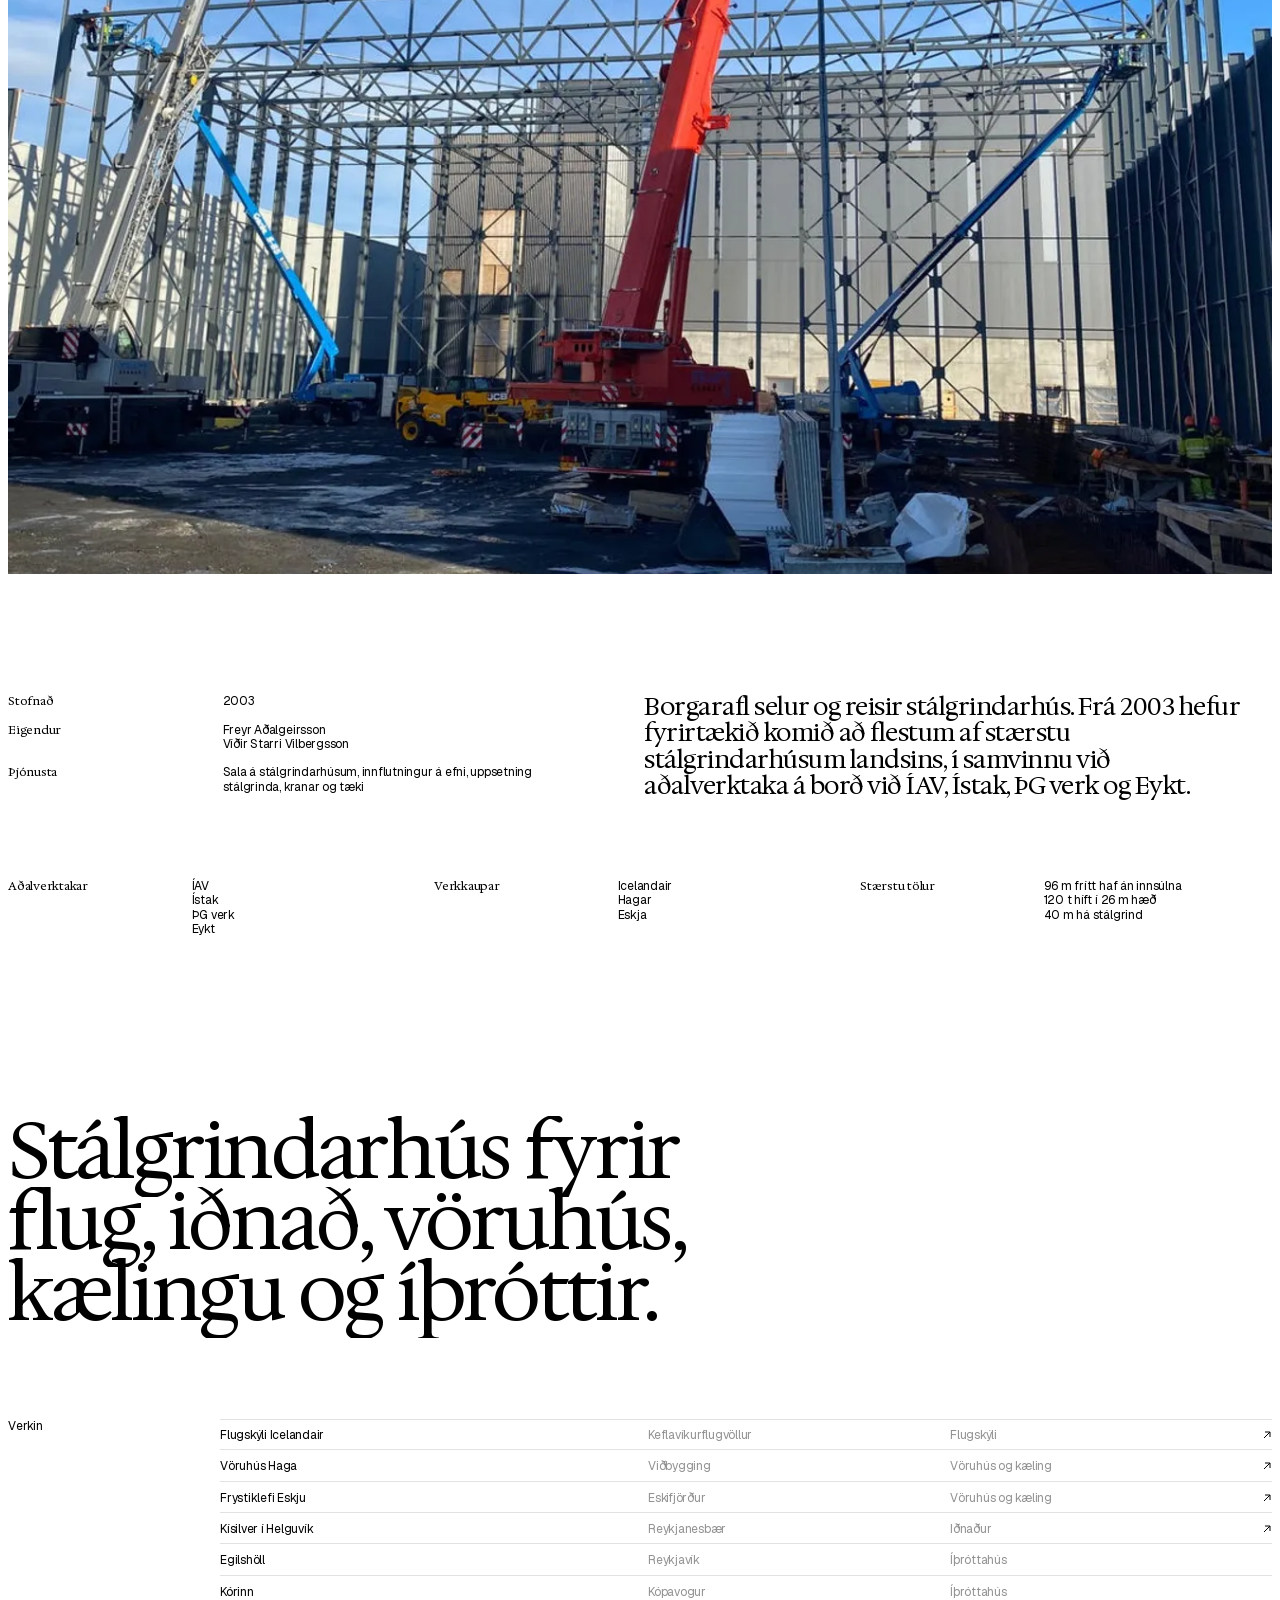
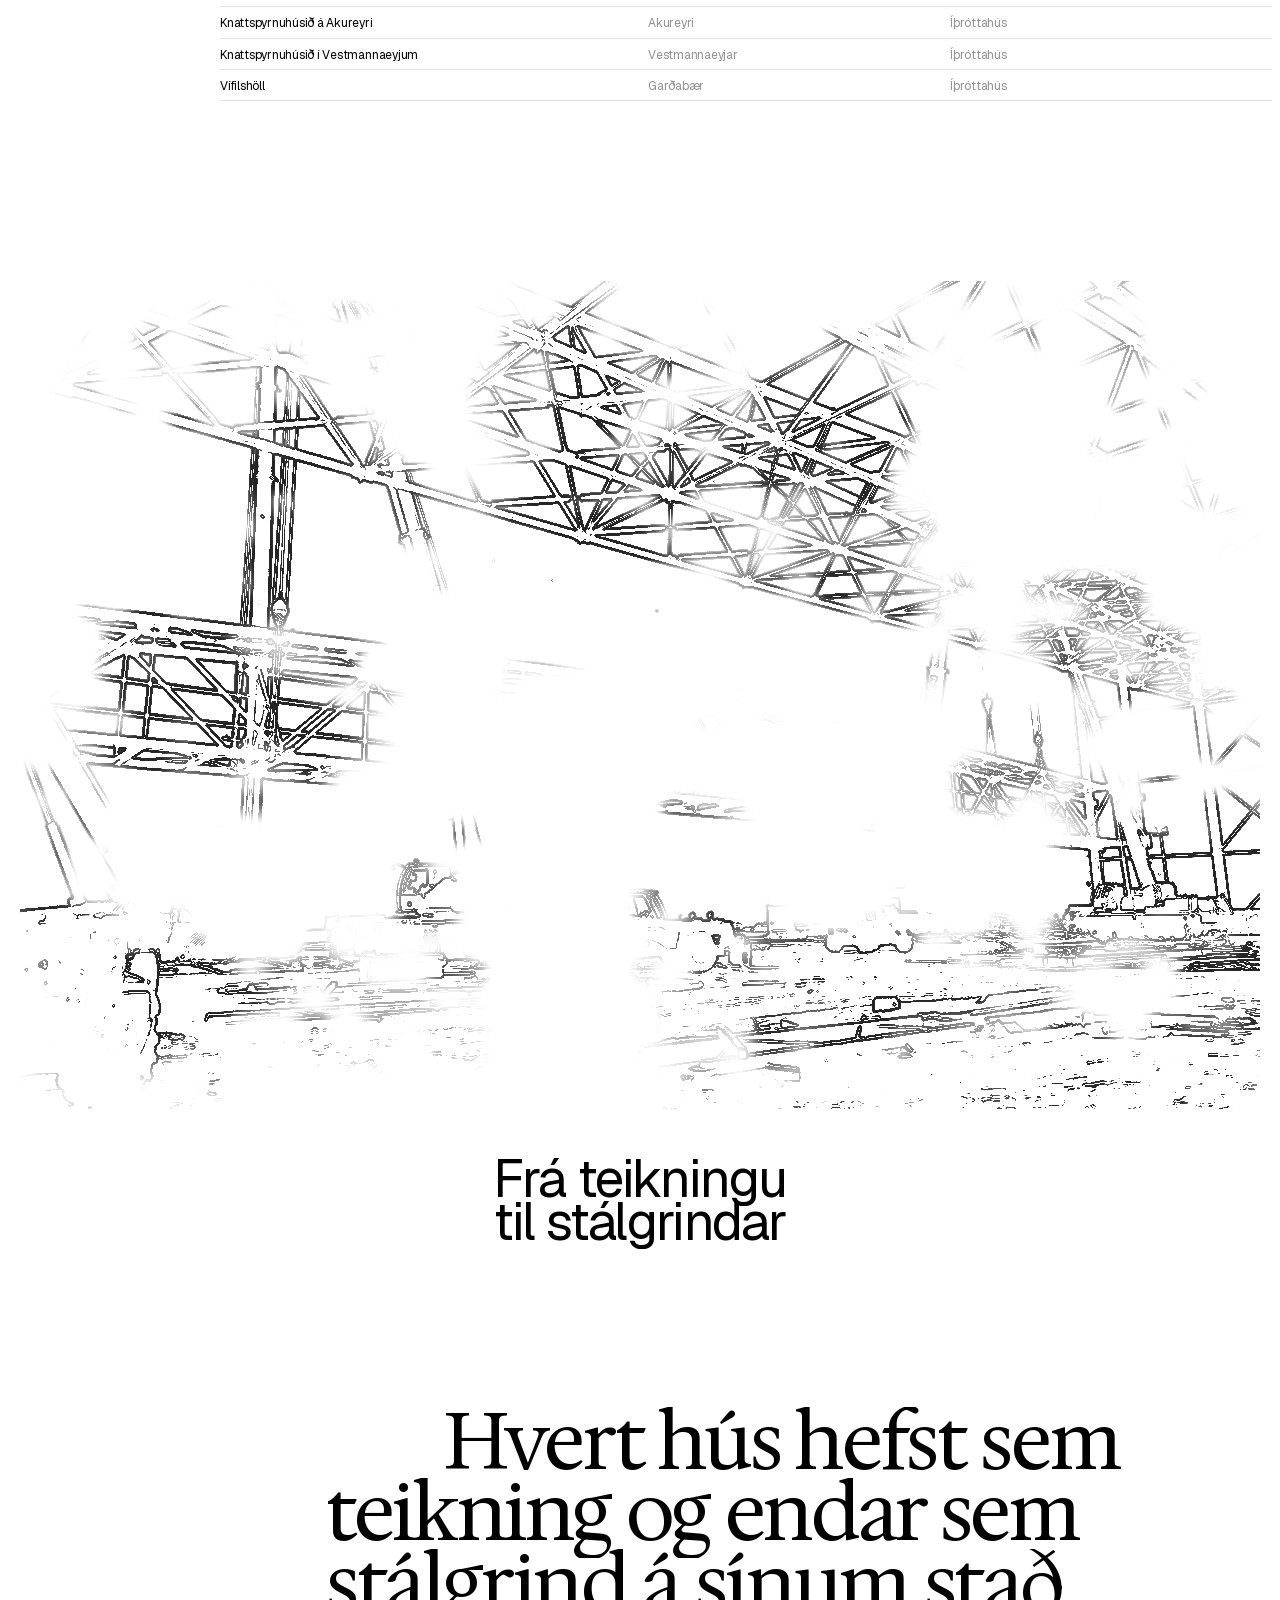
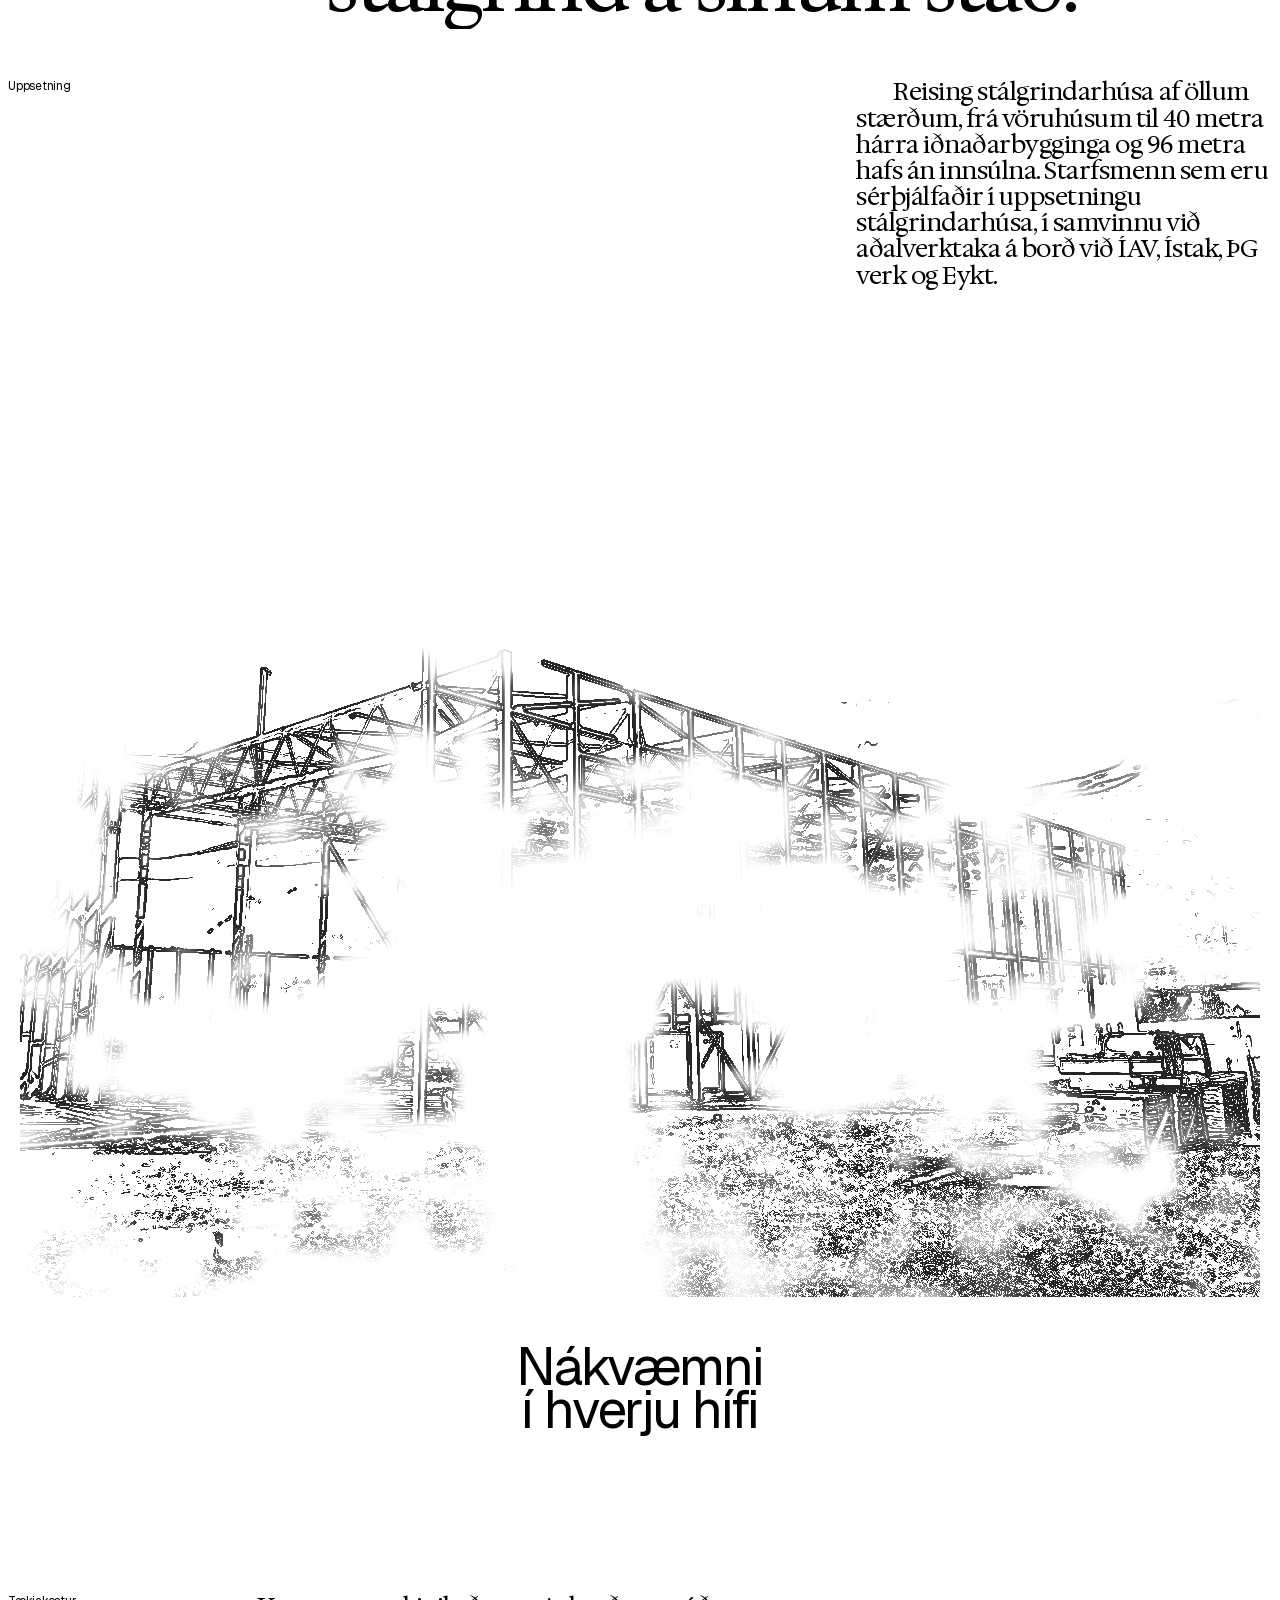
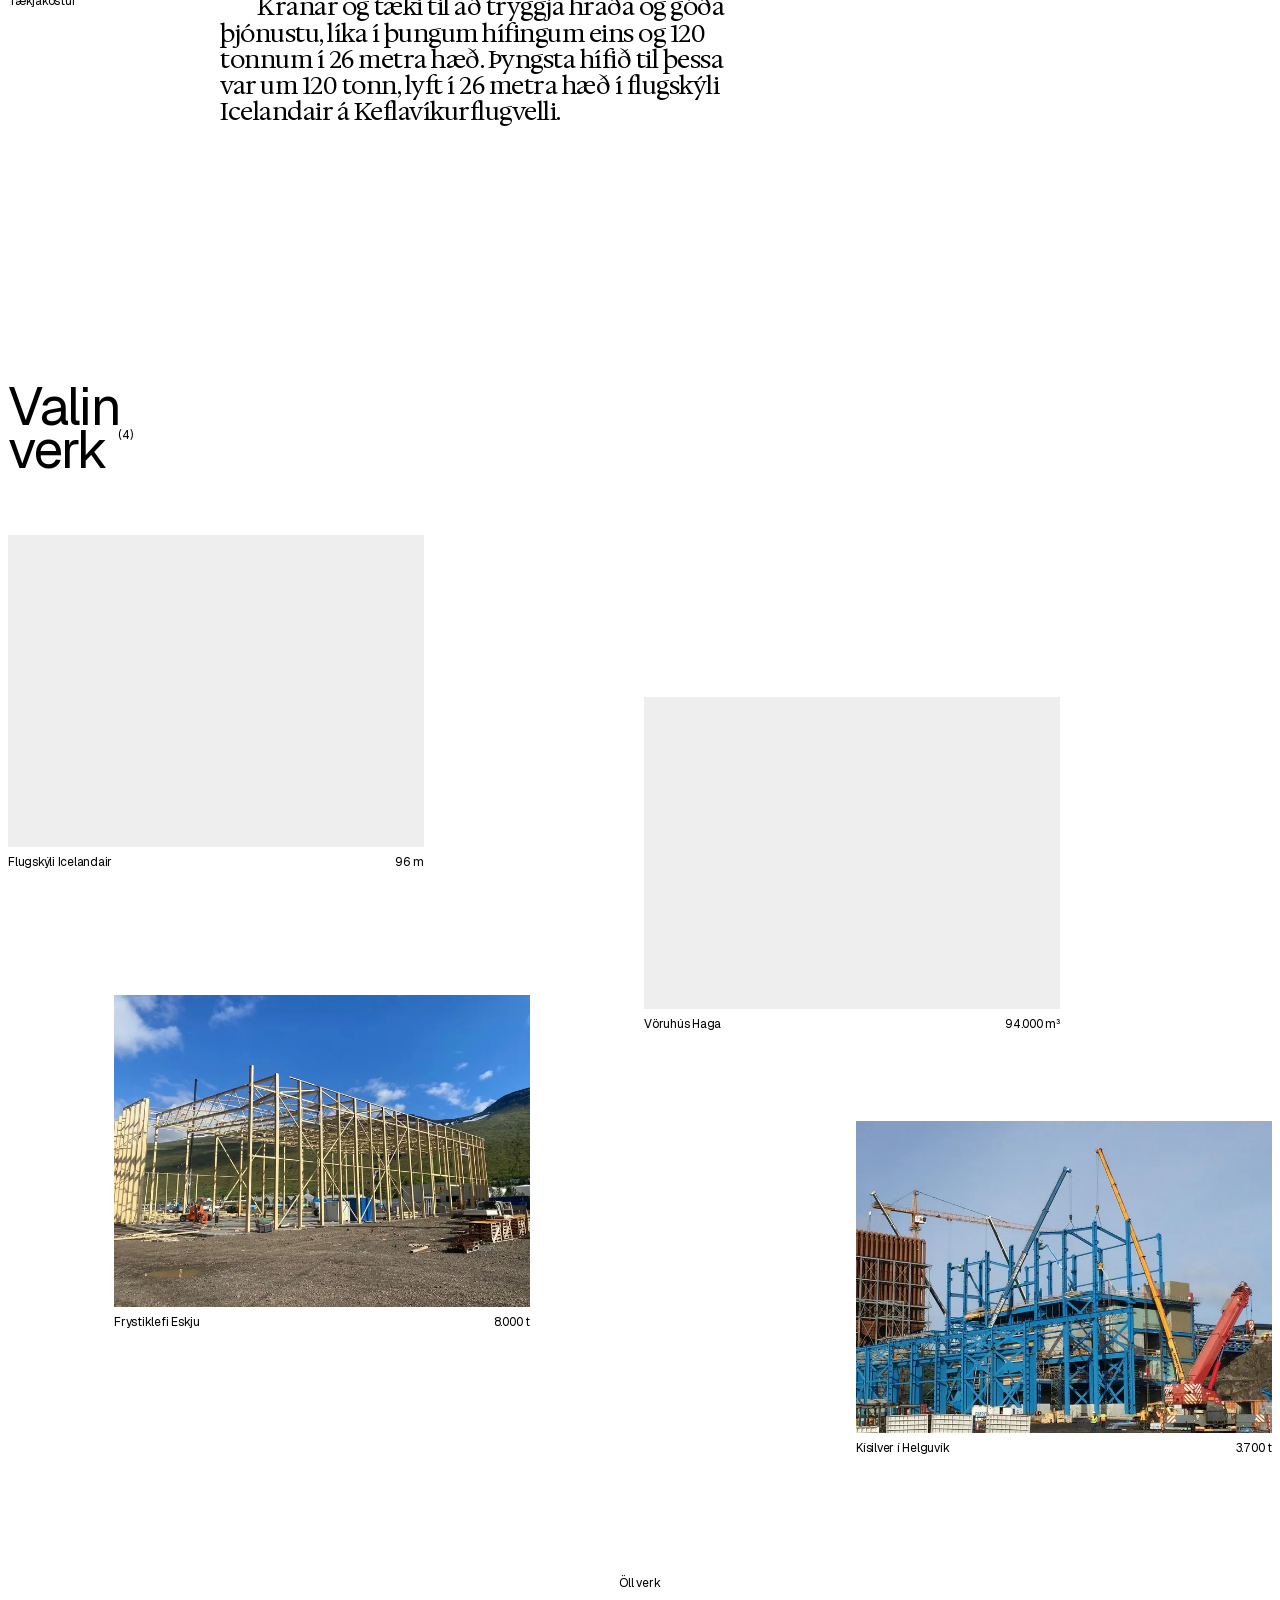
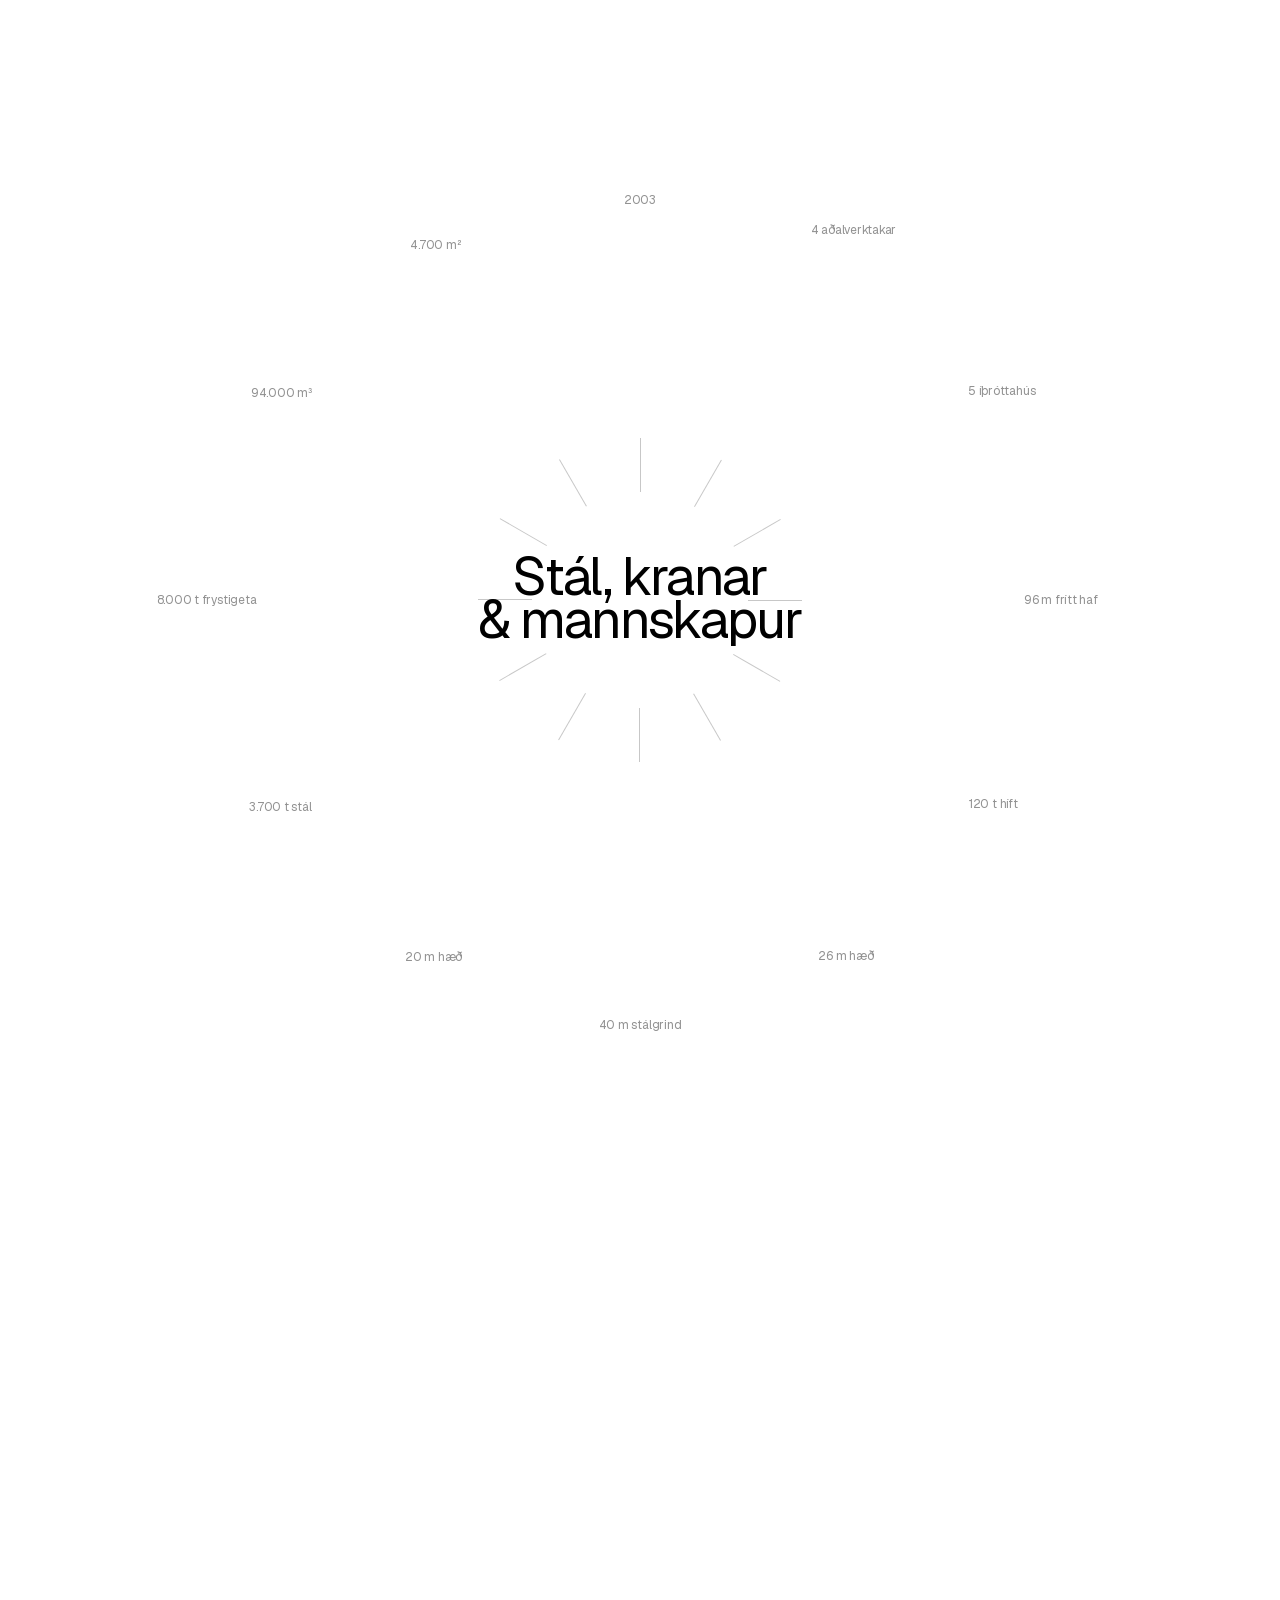
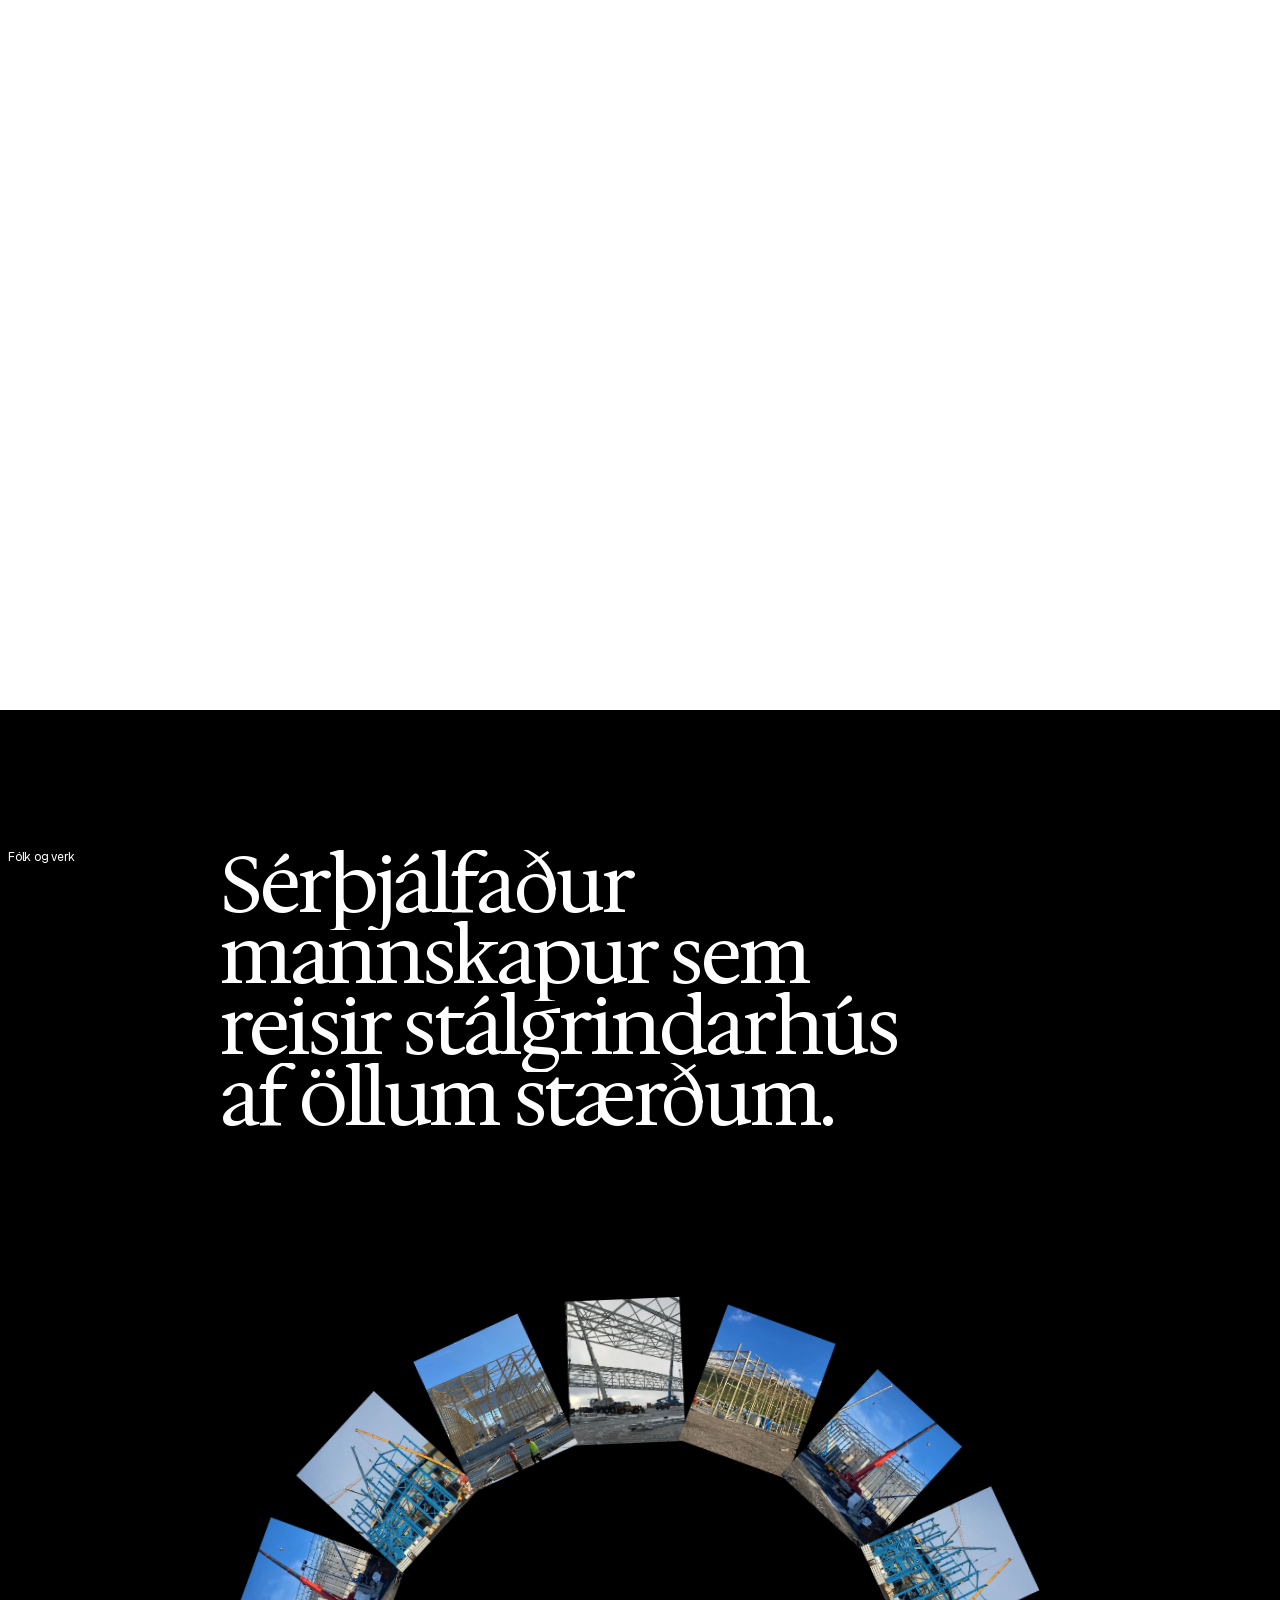
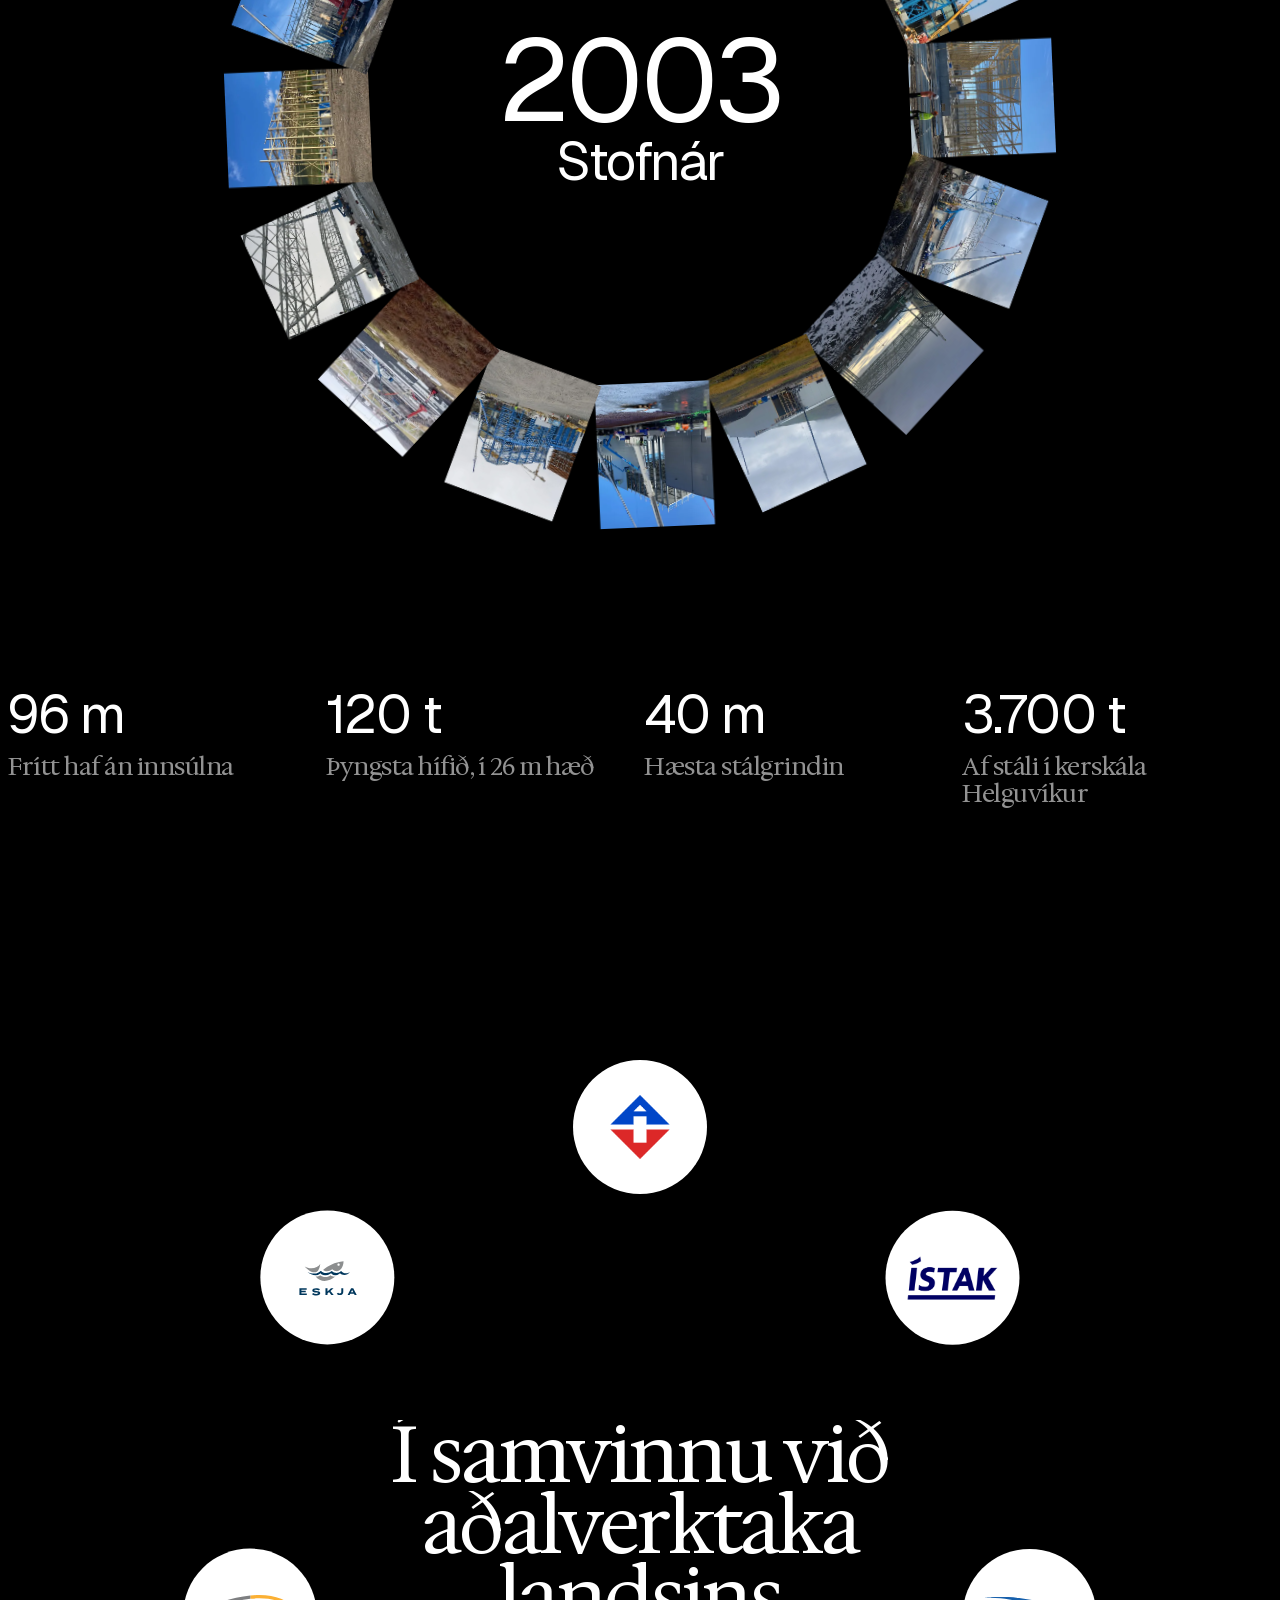
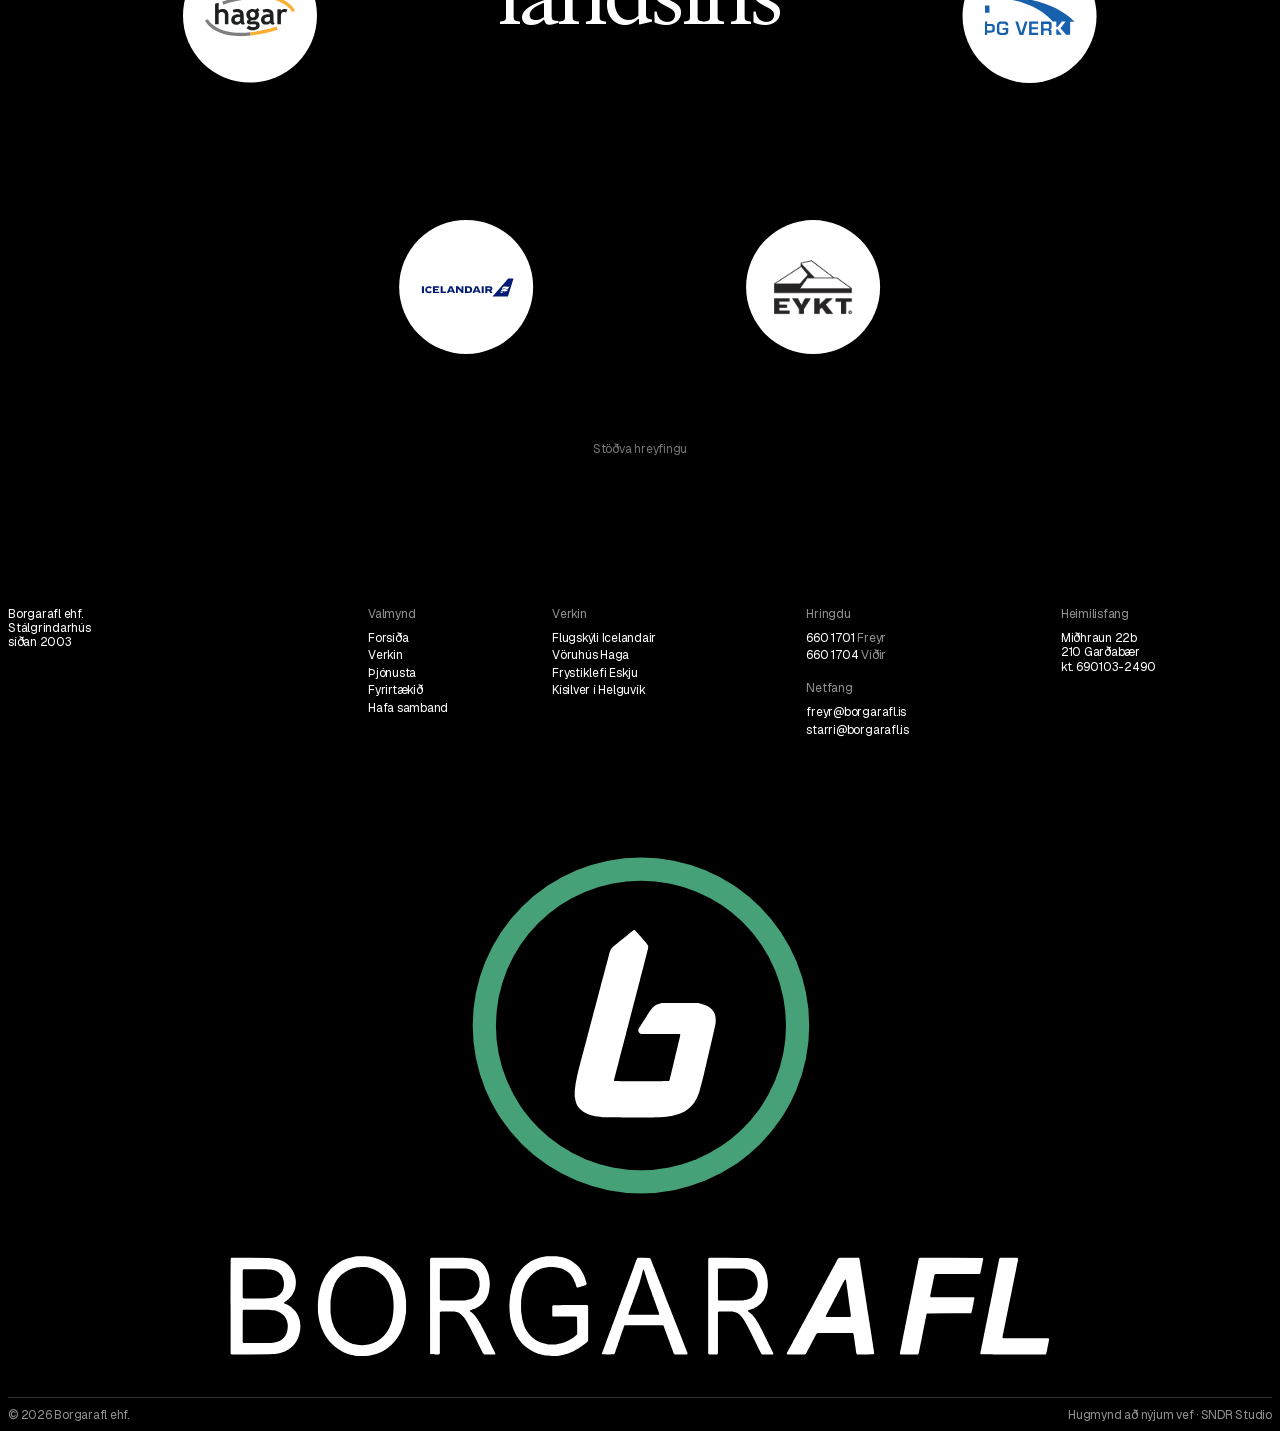
==== commit db3a610a: "Deploy bea4eeb (noindex preview)" ====
--- a/index.html
+++ b/index.html
@@ -15,15 +15,15 @@
 <script>var d=document.documentElement;d.classList.replace('no-js','js');if(!matchMedia('(prefers-reduced-motion: reduce)').matches){d.classList.add('from-wipe');try{if(!sessionStorage.getItem('bwipe'))d.classList.add('is-load')}catch(e){d.classList.add('is-load')}}</script>
 <script src="assets/vendor/focus-guard.js"></script>
 <link rel="stylesheet" href="assets/vendor/focus-guard.css">
-<link rel="stylesheet" href="assets/css/site.css?v=mwh9sbnx">
+<link rel="stylesheet" href="assets/css/site.css?v=mwhtn8cw">
 </head>
 <body class="is-home">
 <a class="skip" href="#main">Fara í efni</a>
-<div class="wipe" aria-hidden="true"><img class="wipe_mark" src="assets/img/logo-mark.png" alt="" width="352" height="352"></div>
+<div class="wipe" aria-hidden="true"><img class="wipe_mark" src="assets/img/logo-mark.svg" alt="" width="352" height="352"></div>
 <header class="hdr" data-hdr>
   <a class="brand" href="./" aria-label="Borgarafl, forsíða" translate="no" data-wipe>
-    <span class="brand_full"><img class="l-light" src="assets/img/logo-white.png" alt="" width="848" height="518"><img class="l-dark" src="assets/img/logo.png" alt="" width="848" height="518"></span>
-    <span class="brand_mark"><img src="assets/img/logo-mark.png" alt="" width="352" height="352"></span>
+    <span class="brand_full"><img class="l-light" src="assets/img/logo-white.svg" alt="" width="848" height="518"><img class="l-dark" src="assets/img/logo.svg" alt="" width="848" height="518"></span>
+    <span class="brand_mark"><img src="assets/img/logo-mark.svg" alt="" width="352" height="352"></span>
   </a>
   <nav class="nav" aria-label="Aðalvalmynd"><ul class="nav_list"><li><a class="link" href="verkin/" data-wipe>Verkin</a></li><li><a class="link" href="thjonusta/" data-wipe>Þjónusta</a></li><li><a class="link" href="fyrirtaekid/" data-wipe>Fyrirtækið</a></li></ul>
     <a class="nav_tel" href="tel:+3546601701"><svg viewBox="0 0 16 16" aria-hidden="true"><path d="M5.2 1.5 3.3 1.6c-.9.1-1.6.9-1.5 1.8.5 5.6 5.2 10.3 10.8 10.8.9.1 1.7-.6 1.8-1.5l.1-1.9a1 1 0 0 0-.7-1l-2.4-.8a1 1 0 0 0-1 .3l-.9 1a7.6 7.6 0 0 1-3.4-3.4l1-.9a1 1 0 0 0 .3-1l-.8-2.4a1 1 0 0 0-1-.7Z" fill="none" stroke="currentColor" stroke-width="1.3" stroke-linejoin="round"/></svg>660 1701</a>
@@ -157,12 +157,12 @@
       <h2 class="lbl lbl-2">Netfang</h2><ul><li><a class="link" href="mailto:freyr@borgarafl.is">freyr@borgarafl.is</a></li><li><a class="link" href="mailto:starri@borgarafl.is">starri@borgarafl.is</a></li></ul></div>
     <div><h2 class="lbl">Heimilisfang</h2><p>Miðhraun 22b<br>210 Garðabær<br>kt. 690103-2490</p></div>
   </div>
-  <div class="ftr_logo" data-rise><img src="assets/img/logo-white.png" alt="Borgarafl" width="848" height="518" loading="lazy"></div>
+  <div class="ftr_logo" data-rise><img src="assets/img/logo-white.svg" alt="Borgarafl" width="848" height="518" loading="lazy"></div>
   <div class="ftr_base"><p>© 2026 Borgarafl ehf.</p><a class="link" href="https://sndrstudio.is" rel="noopener">Hugmynd að nýjum vef · SNDR Studio</a></div>
 </footer>
 <script src="assets/vendor/gsap.min.js" defer></script>
 <script src="assets/vendor/ScrollTrigger.min.js" defer></script>
 <script src="assets/vendor/lenis.min.js" defer></script>
-<script src="assets/js/main.js?v=mwh9sbnx" defer></script>
+<script src="assets/js/main.js?v=mwhtn8cw" defer></script>
 </body>
 </html>
